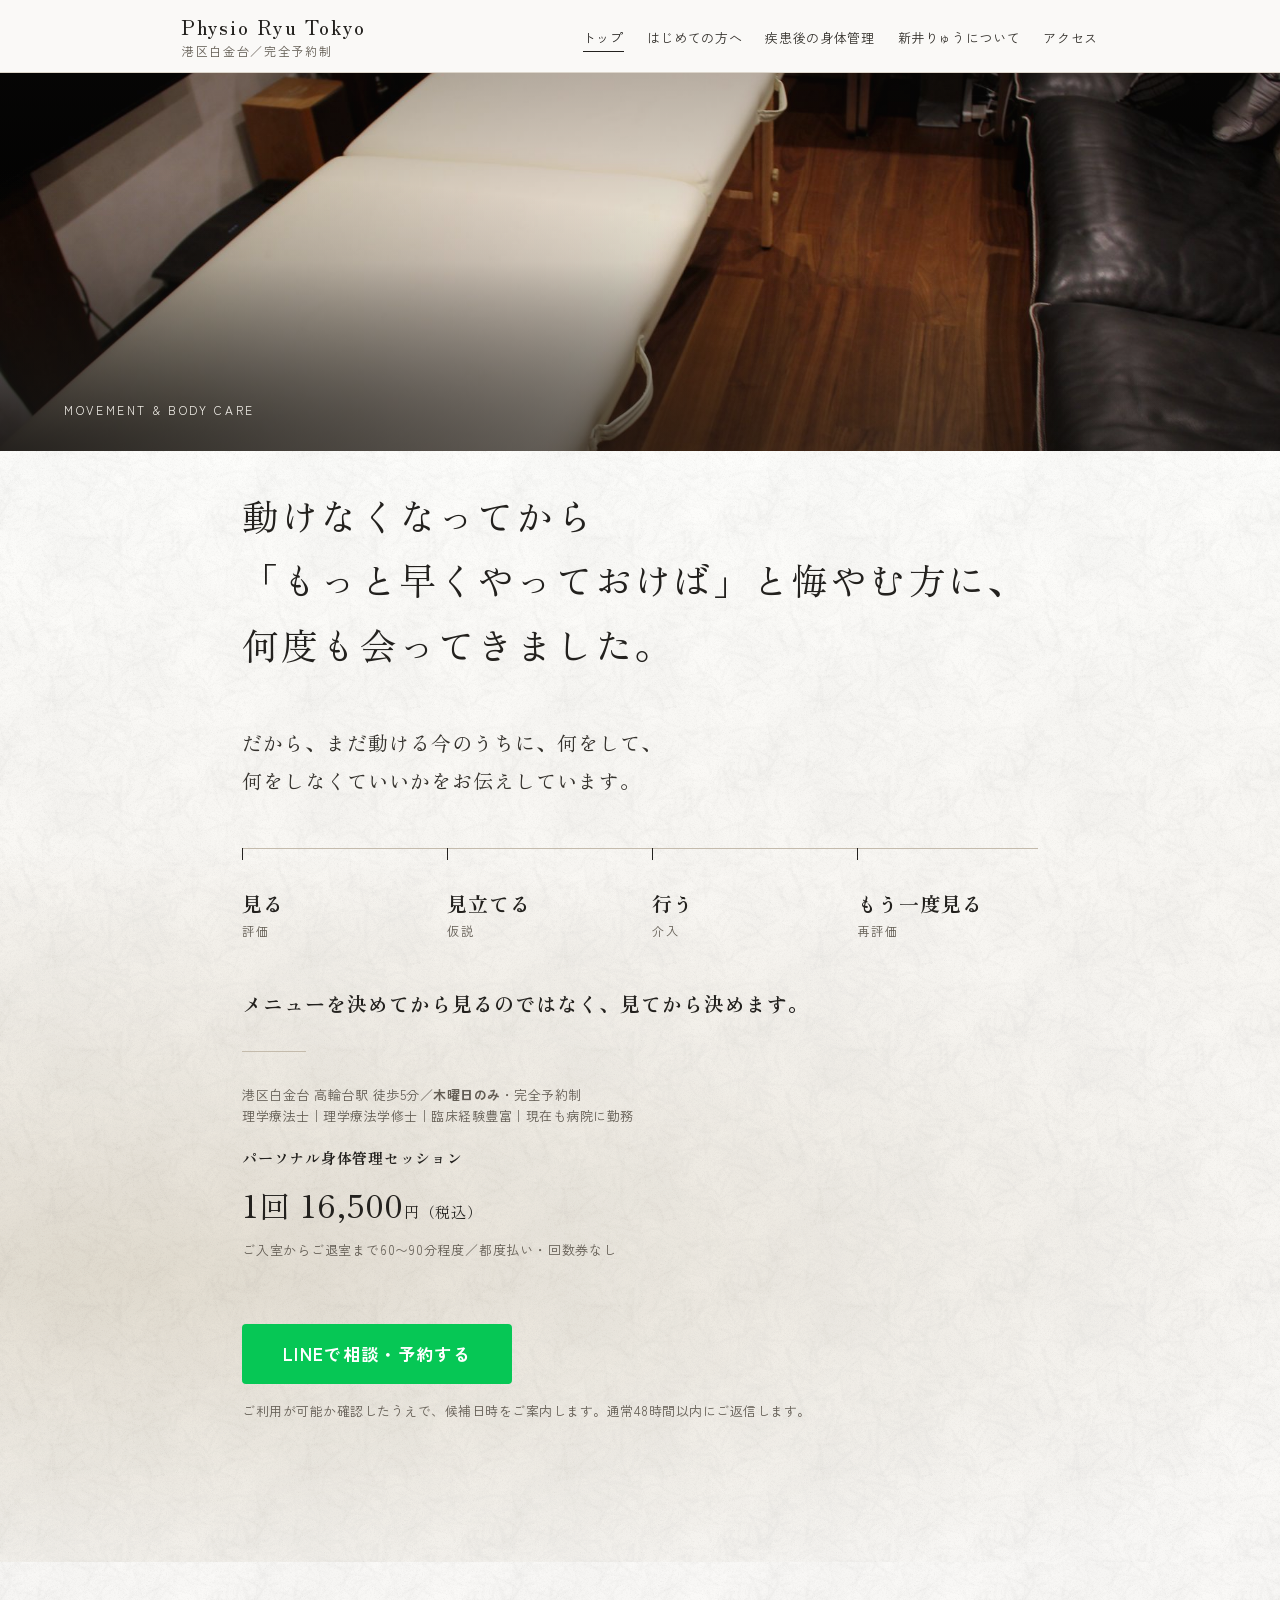
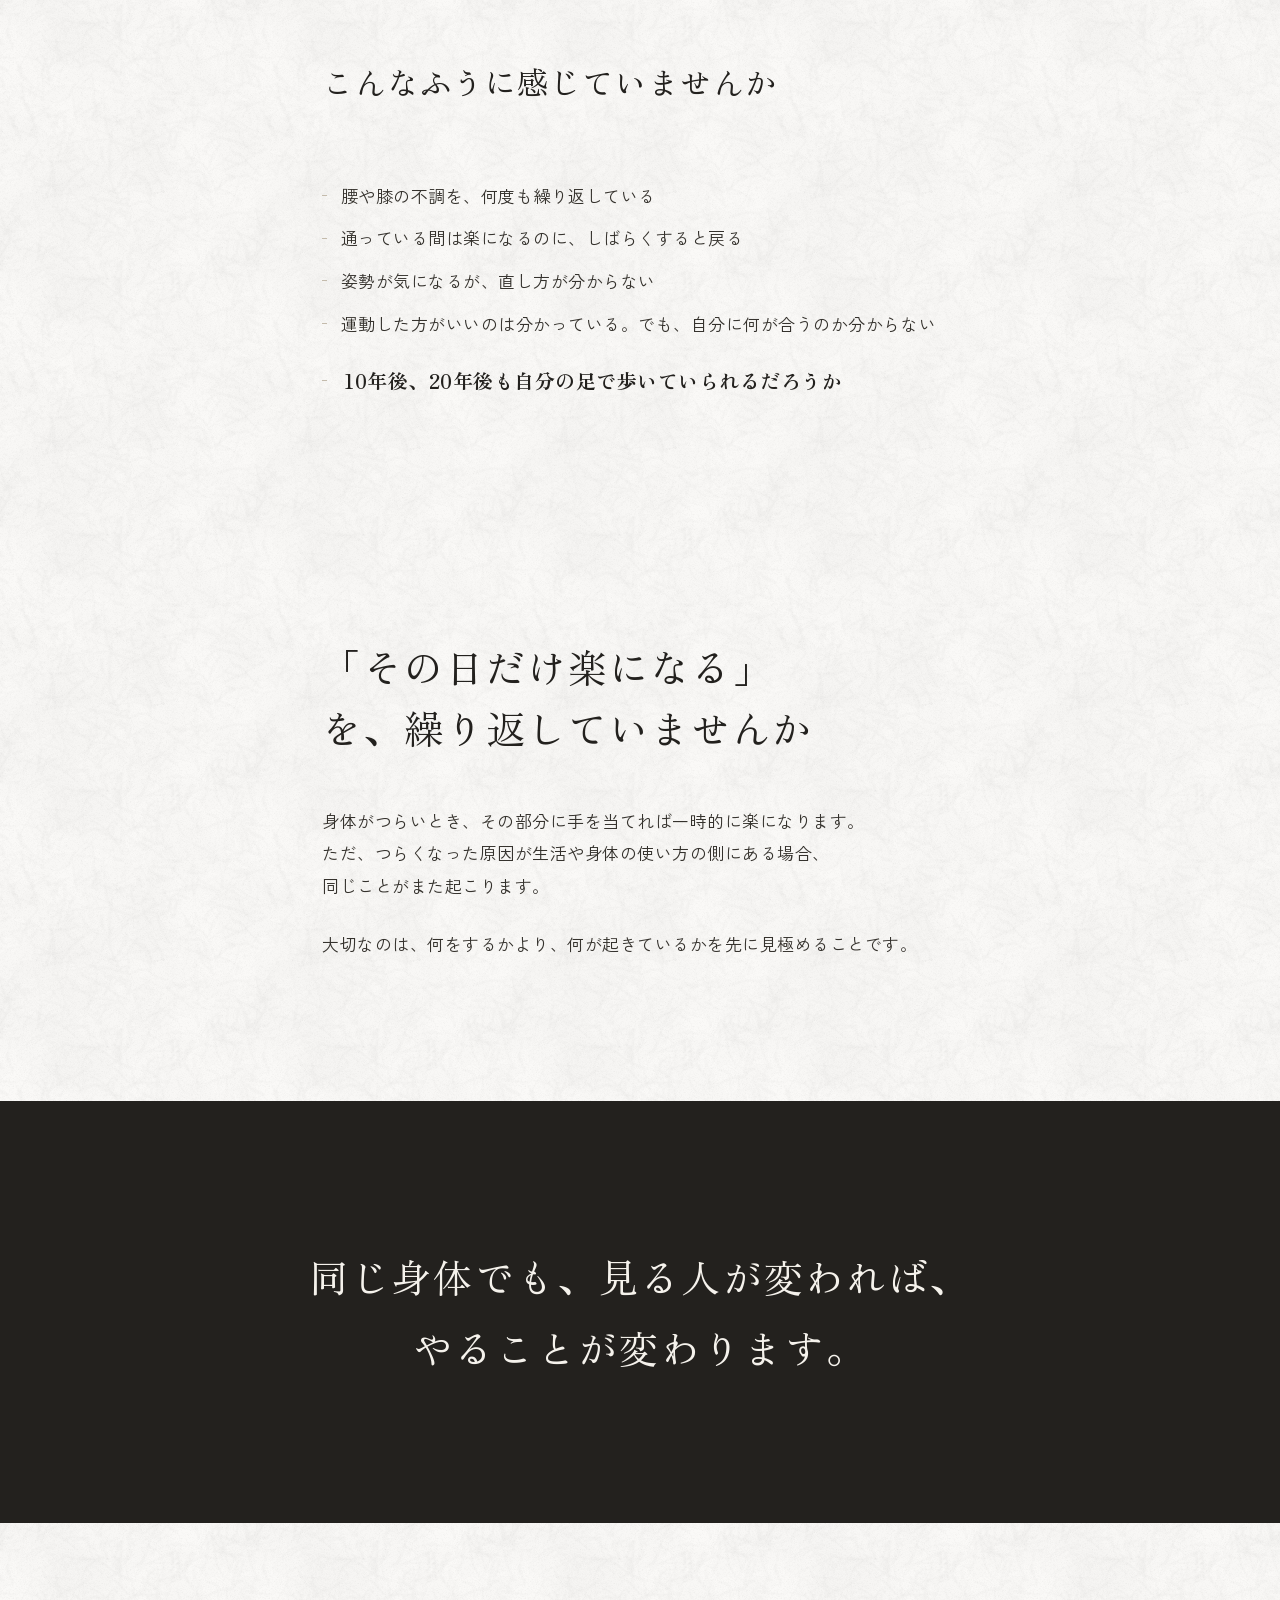
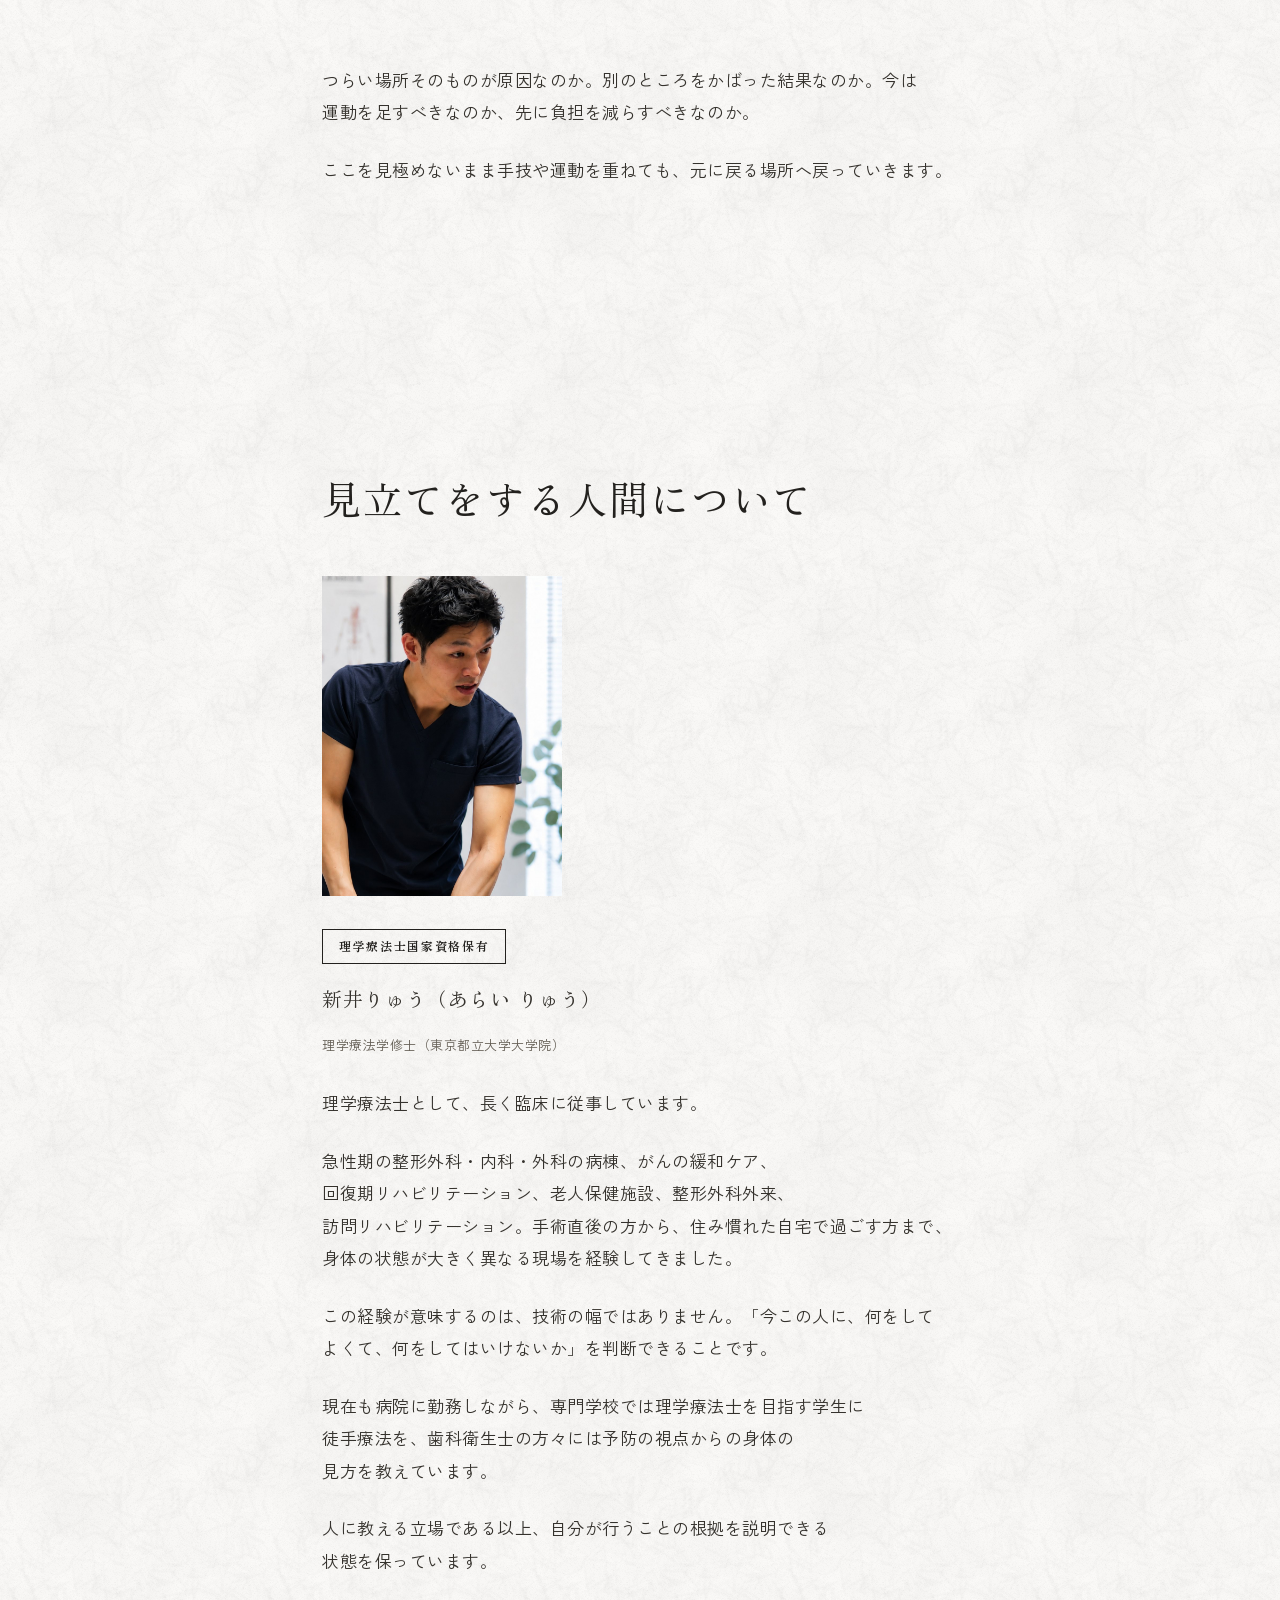
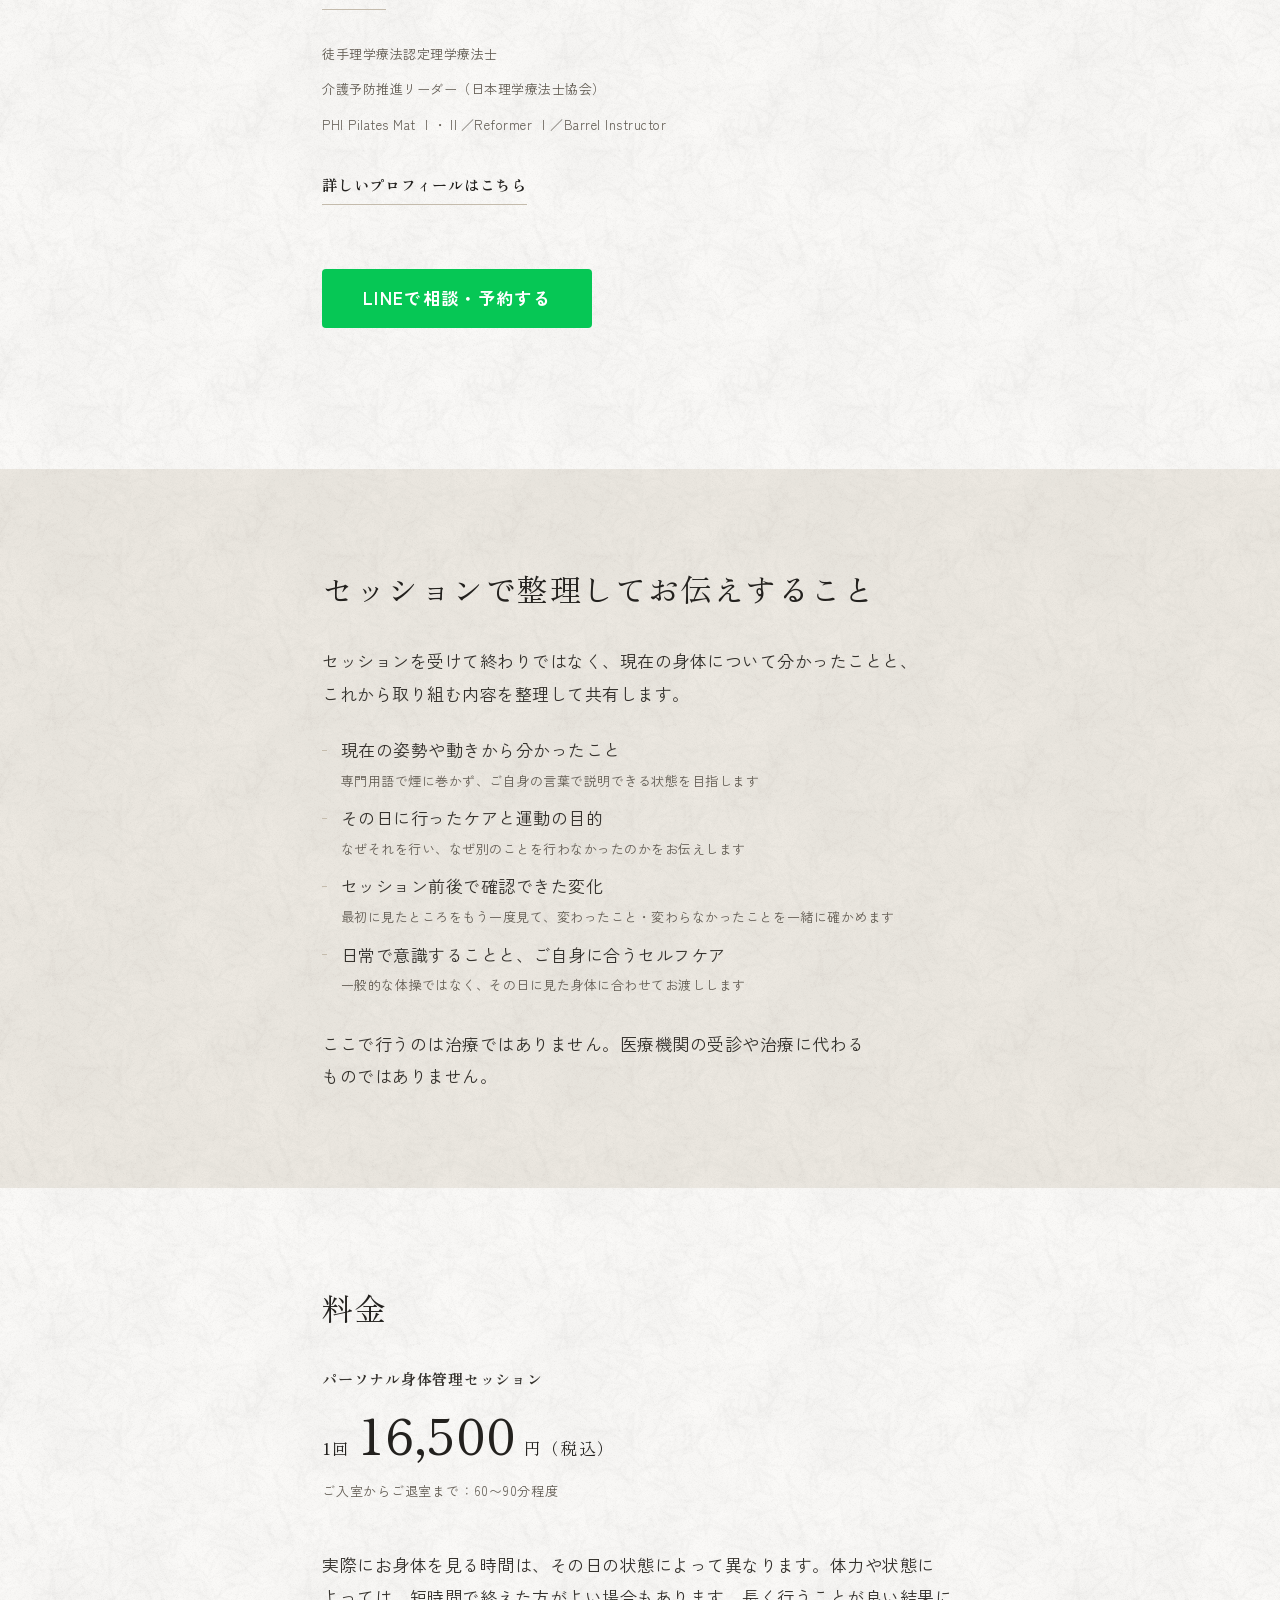
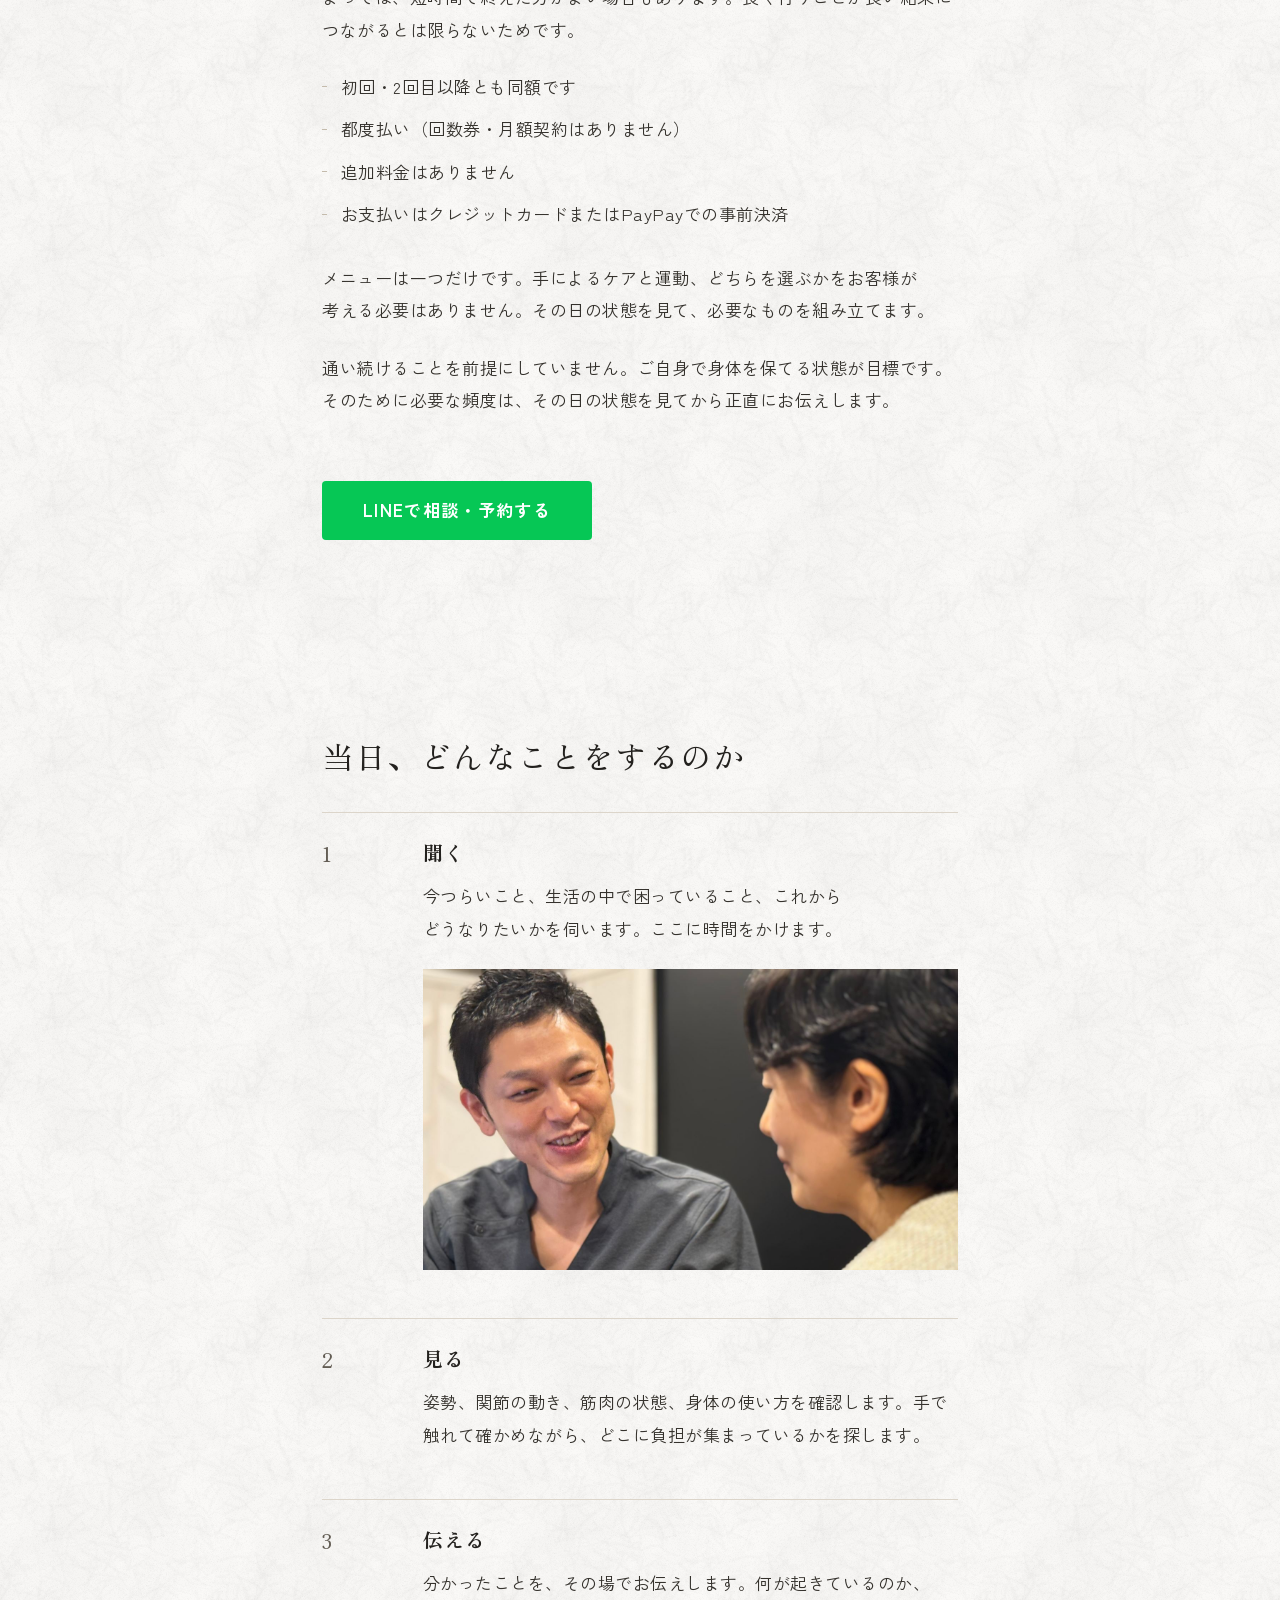
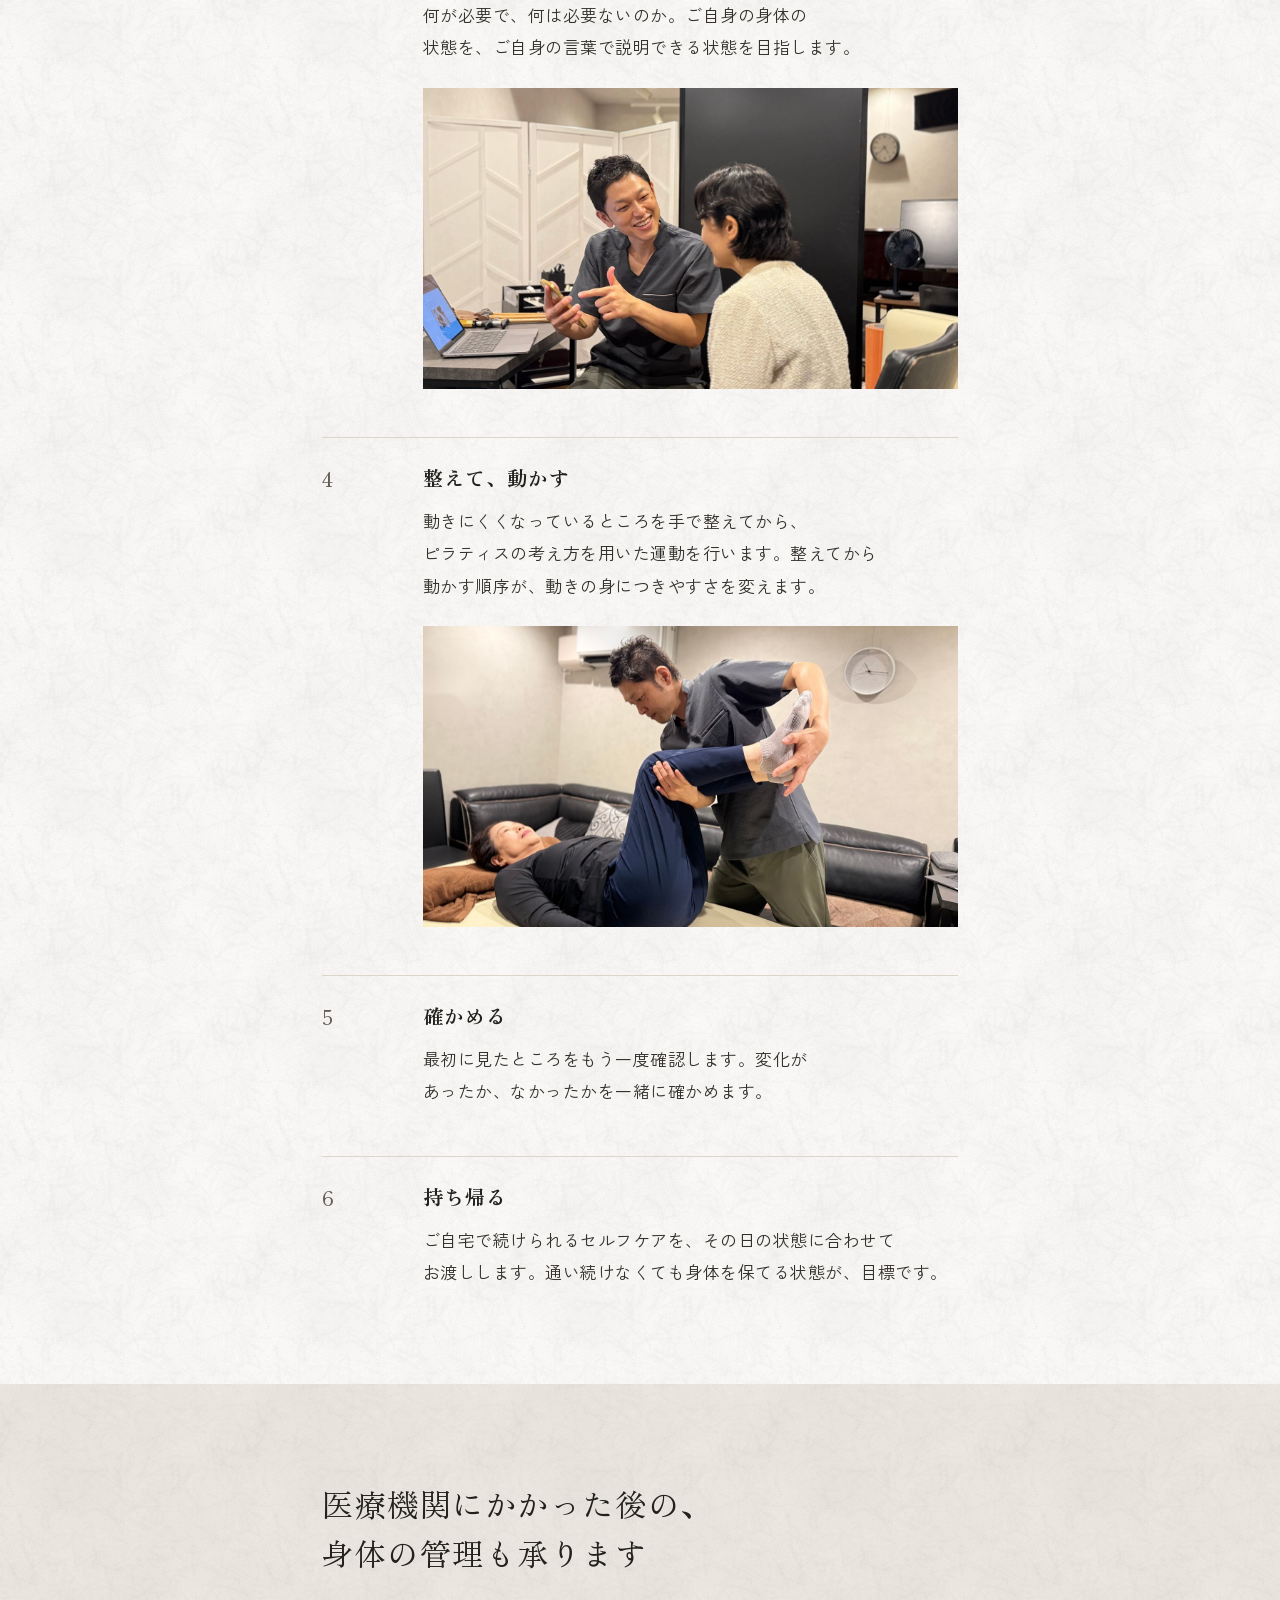
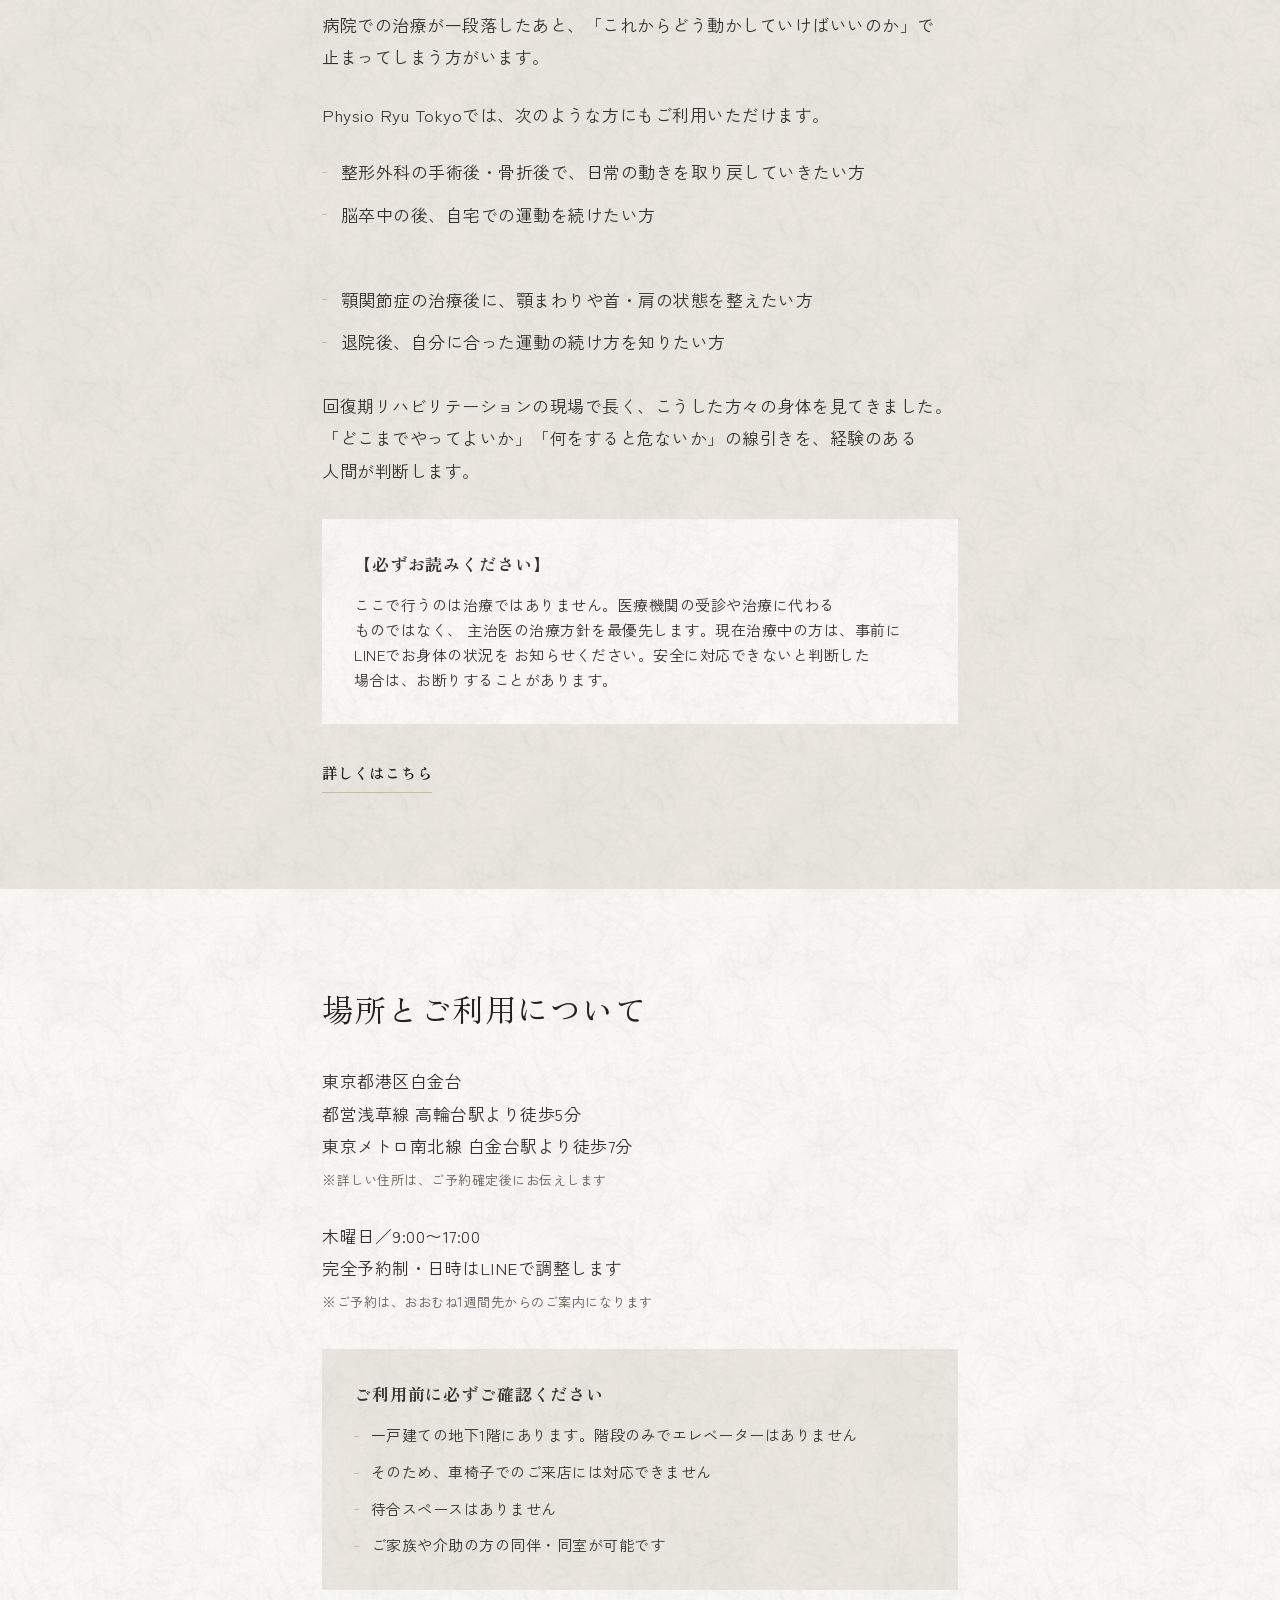
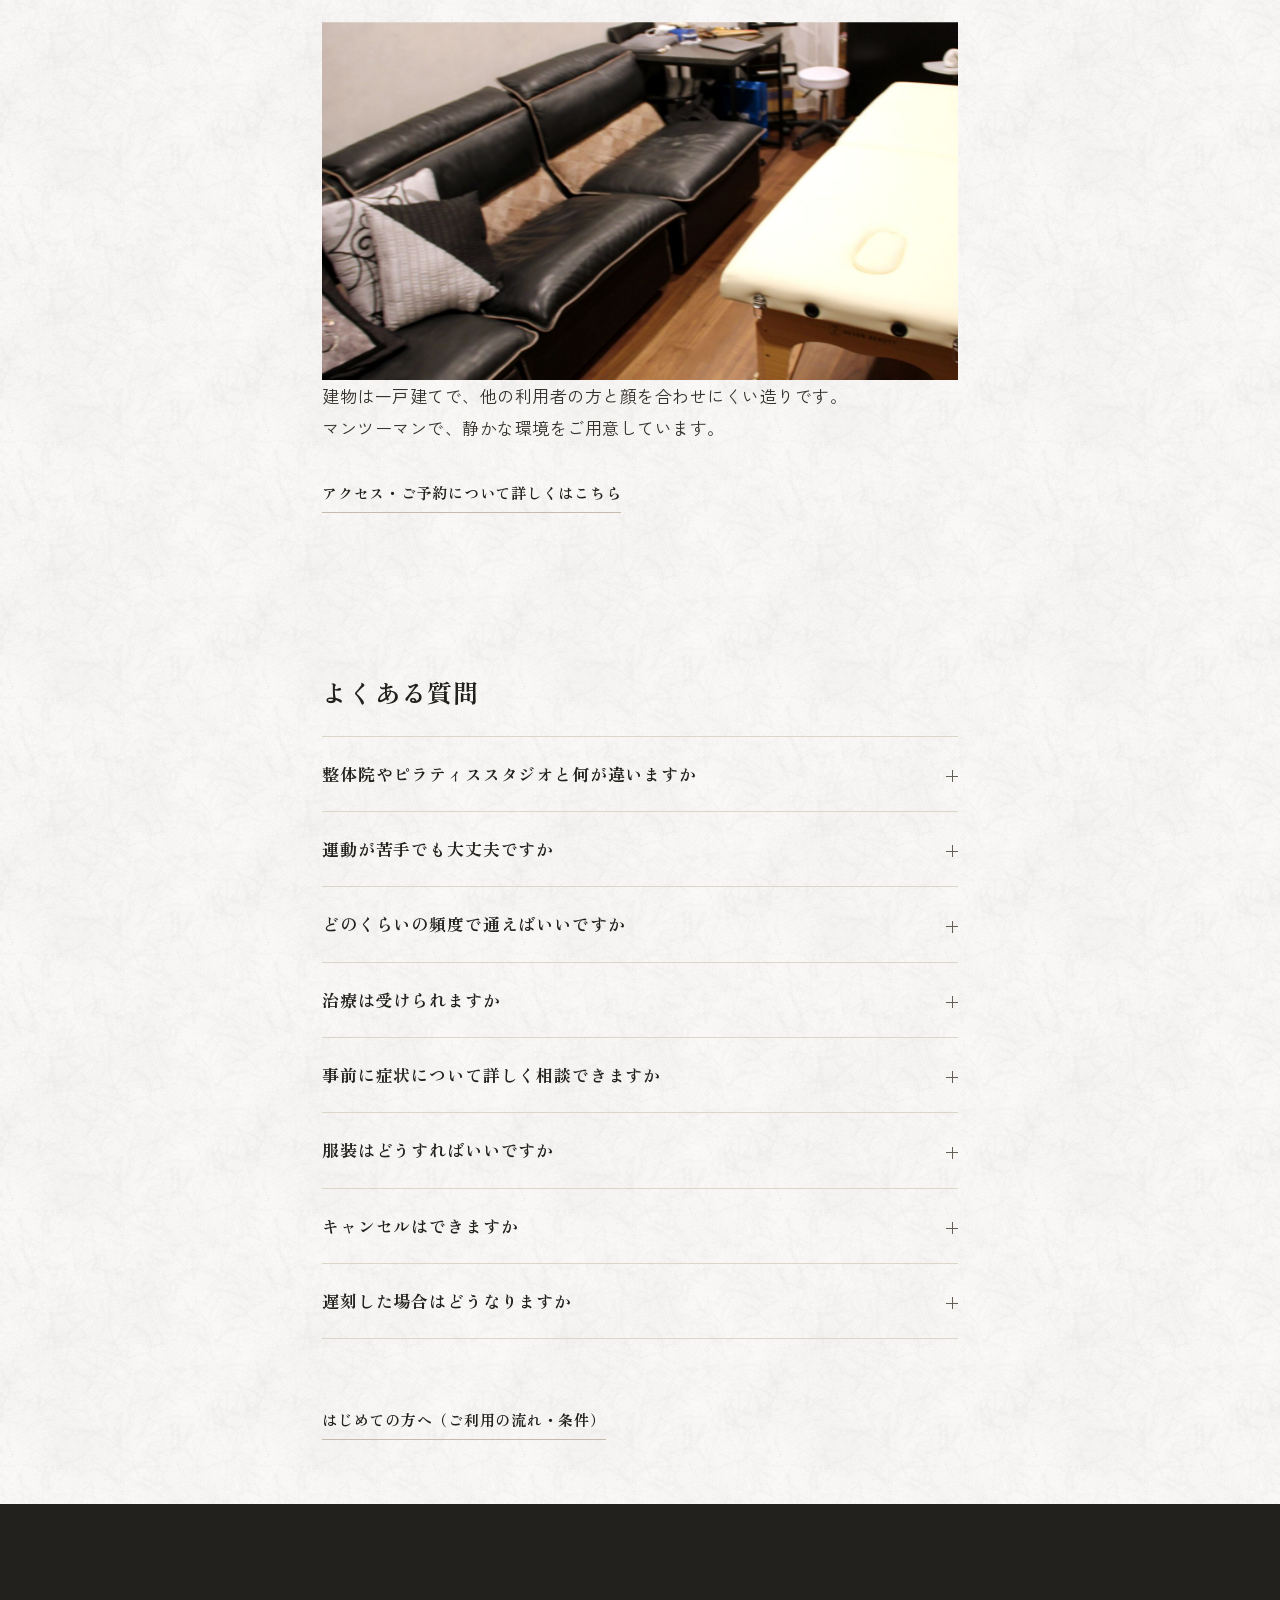
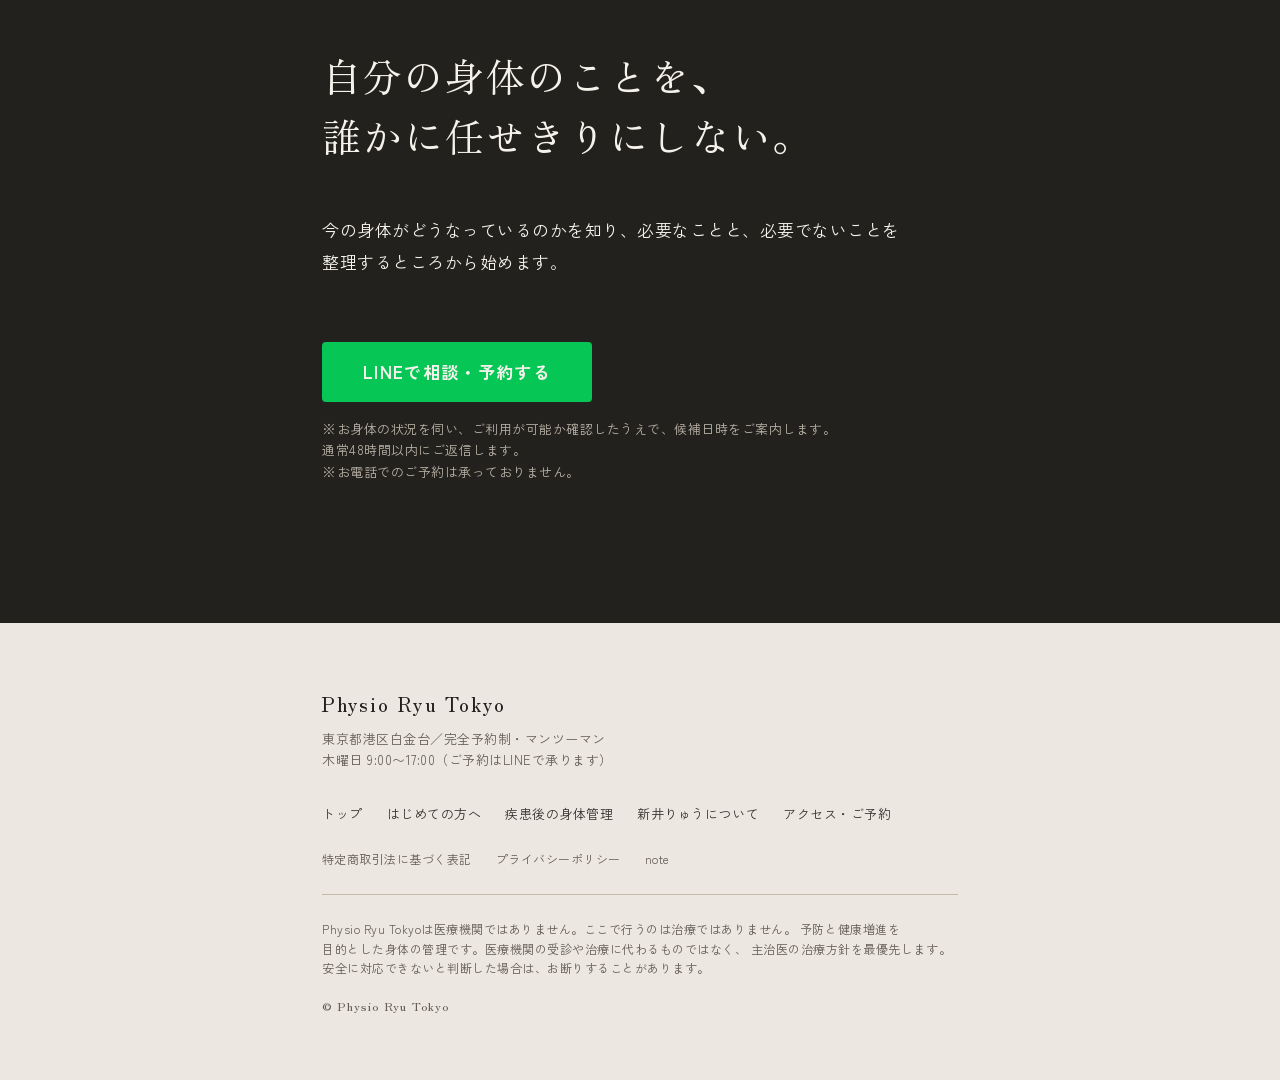
==== physio-ryu-tokyo/index.html @ d3ad3230 "道順の最後の1枠に、地下へ下りる階段の写真を入れた いただいた4枚のうち、手すり・段数・傾斜が同時に分かる1枚を選んだ。 他の3枚は、手すりが画角の外にあるか、下の部屋の物が写り込んでいた。  **こ" ====
<!DOCTYPE html>
<html lang="ja">
<head>
<meta charset="UTF-8">
<meta name="viewport" content="width=device-width, initial-scale=1">

<!-- 公開前は noindex, nofollow のまま。開業時に下の1行を削除する -->
<meta name="robots" content="noindex, nofollow">

<title>Physio Ryu Tokyo｜港区白金台・理学療法士による完全予約制パーソナルスタジオ</title>
<meta name="description" content="港区白金台の完全予約制パーソナルスタジオ。理学療法士免許を持つ経験豊富なトレーナーが、姿勢と動きを評価し、必要なケアと運動を組み立てます。現在も病院に勤務。1回16,500円（税込）・木曜日のみ・マンツーマン。">

<!-- OGP（og:image は後日 images/ogp.jpg を差し込む。og:url はドメイン確定後に差し替え） -->
<meta property="og:type" content="website">
<meta property="og:site_name" content="Physio Ryu Tokyo">
<meta property="og:locale" content="ja_JP">
<meta property="og:title" content="Physio Ryu Tokyo｜港区白金台・理学療法士による完全予約制パーソナルスタジオ">
<meta property="og:description" content="港区白金台の完全予約制パーソナルスタジオ。理学療法士免許を持つ経験豊富なトレーナーが、姿勢と動きを評価し、必要なケアと運動を組み立てます。1回16,500円（税込）・木曜日のみ・マンツーマン。">
<meta property="og:url" content="">
<meta property="og:image" content="images/ogp.jpg">
<meta name="twitter:card" content="summary_large_image">

<link rel="preconnect" href="https://fonts.googleapis.com">
<link rel="preconnect" href="https://fonts.gstatic.com" crossorigin>
<link href="https://fonts.googleapis.com/css2?family=Zen+Kaku+Gothic+New:wght@400;500;700&amp;family=Zen+Old+Mincho:wght@400;700&amp;display=swap" rel="stylesheet">

<link rel="stylesheet" href="css/style.css">
</head>
<body>

<a class="skip-link" href="#main">本文へスキップ</a>

<!-- ==========================================================================
     共通ヘッダー（下層ページでは href の先頭に ../ を付ける。
     例: index.html → ../index.html ／ first-visit/index.html → ../first-visit/index.html）
========================================================================== -->
<header class="site-header">
  <div class="site-header__inner">
    <a class="brand" href="index.html">
      <span class="brand__name">Physio Ryu Tokyo</span>
      <span class="brand__sub">港区白金台／完全予約制</span>
    </a>

    <button class="nav-toggle" type="button" aria-expanded="false" aria-controls="gnav">
      <span class="nav-toggle__bar" aria-hidden="true"></span>
      <span class="visually-hidden">メニューを開く</span>
    </button>

    <nav class="gnav" id="gnav" aria-label="グローバルナビゲーション">
      <ul class="gnav__list">
        <li><a class="gnav__link is-current" href="index.html" aria-current="page">トップ</a></li>
        <li><a class="gnav__link" href="first-visit/index.html">はじめての方へ</a></li>
        <li><a class="gnav__link" href="after-treatment/index.html">疾患後の身体管理</a></li>
        <li><a class="gnav__link" href="about/index.html">新井りゅうについて</a></li>
        <li><a class="gnav__link" href="access/index.html">アクセス</a></li>
      </ul>
    </nav>
  </div>
</header>

<main id="main">

<!-- ==========================================================================
     ① ファーストビュー
     写真の帯 → 主コピー → 進め方の4工程（Signature Element）→ 意味を言う一文
     → 条件 → 価格 → CTA。
     「メニューを決めてから見るのではない」ことを、読ませずに図で伝えるのが狙い。

     先頭の帯は「場所の空気」だけを担当させ、文章は載せない。
     全面写真にすると価格と条件が1画面ぶん遠くなり、
     主コピーも短いスローガンに置き換わってしまうため、帯にとどめている。
========================================================================== -->
<!-- 写真を差し替えたら、英字のコントラストを測り直すこと
     （覆いの濃さは、いまの写真で実測して決めている） -->
<section class="hero-band" data-cta-hide>
  <img class="hero-band__img" src="images/studio-band.jpg" alt="白金台のスタジオ">
  <div class="hero-band__scrim"></div>
  <p class="hero-band__tag">MOVEMENT &amp; BODY CARE</p>
</section>

<section class="section section--major hero hero--under" data-cta-hide>
  <!-- ヒーローだけは本文の可読幅(700px)から外し、主コピーが指定どおり3行で組める幅にする -->
  <div class="wrap wrap--hero">
    <h1 class="hero__copy">
      動けなくなってから<br>
      <!-- スマホではこの行が1行に収まらない。かぎ括弧の中で切れないよう、
           引用部分だけを折り返し禁止にしておく -->
      <span class="u-nw">「もっと早くやっておけば」</span>と悔やむ方に、<br>
      何度も会ってきました。
    </h1>

    <p class="lead">だから、まだ動ける今のうちに、何をして、何をしなくていいかをお伝えしています。</p>

    <!-- Signature Element：進め方の4工程。
         「メニューを決めてから見る」のではないことを、読ませずに伝えるための図。
         番号は振らない（順序は罫が示している）。矢印・アイコン・色は使わない -->
    <ol class="flow" aria-label="当日の進め方">
      <li class="flow__step">
        <span class="flow__act">見る</span>
        <span class="flow__term">評価</span>
      </li>
      <li class="flow__step">
        <span class="flow__act">見立てる</span>
        <span class="flow__term">仮説</span>
      </li>
      <li class="flow__step">
        <span class="flow__act">行う</span>
        <span class="flow__term">介入</span>
      </li>
      <li class="flow__step">
        <span class="flow__act">もう一度見る</span>
        <span class="flow__term">再評価</span>
      </li>
    </ol>

    <p class="flow-note">メニューを決めてから見るのではなく、見てから決めます。</p>

    <hr class="rule">

    <p class="note-small">
      <!-- 「自分が行ける場所か」を1画面目で判断できるように、駅と徒歩分数をここに出す。
           「マンツーマン」を落としたのは、この一行が390px幅で折り返さない長さに
           収めるため。マンツーマンは「場所とご利用について」で書いている -->
      港区白金台 <span class="u-nw">高輪台駅 徒歩5分</span>／<strong class="u-nw-s">木曜日のみ</strong>・完全予約制<br>
      <!-- 「｜」の直後でしか折り返さないようにする。「現在も／病院に勤務」のように
           語の途中で切れるのと、行頭が「｜」で始まるのを両方防ぐ -->
      <span class="u-nw">理学療法士｜</span><span class="u-nw">理学療法学修士｜</span><span class="u-nw">臨床経験豊富｜</span><span class="u-nw">現在も病院に勤務</span>
    </p>

    <!-- 価格をここに置くのは、合わない方に11画面スクロールさせないため。
         枠が週1日しかない事業なので、来訪者数より適合率を優先する。
         時間は「ご入室からご退室まで」と書くこと。
         実際に身体を見る時間はその日の状態で変わるので、
         「60分の施術」を約束したことにしない -->
    <p class="hero__price">
      <span class="hero__price-name">パーソナル身体管理セッション</span>
      <span class="hero__price-amt">1回 16,500<span class="hero__price-unit">円（税込）</span></span>
      <span class="hero__price-slot">ご入室からご退室まで60〜90分程度／都度払い・回数券なし</span>
    </p>

    <div class="cta-block cta-block--left">
      <a class="btn-line" href="https://lin.ee/6pUFgzJ">LINEで相談・予約する</a>
      <p class="cta-block__note">ご利用が可能か確認したうえで、候補日時をご案内します。通常48時間以内にご返信します。</p>
    </div>

  </div>
</section>
<!-- ==========================================================================
     ② 悩みへの共感
========================================================================== -->
<section class="section" data-cta-hide>
  <div class="wrap reveal">
    <h2 class="section-title">こんなふうに感じていませんか</h2>

    <ul class="list-dot u-mb-0">
      <li>首や肩がつらい。頭が重い日がある</li>
      <li>腰や膝の不調を、何度も繰り返している</li>
      <li>通っている間は楽になるのに、しばらくすると戻る</li>
      <li>姿勢が気になるが、直し方が分からない</li>
      <li>運動した方がいいのは分かっている。でも、自分に何が合うのか分からない</li>
      <li class="list-dot__item--emph">10年後、20年後も自分の足で歩いていられるだろうか</li>
    </ul>
  </div>
</section>
<!-- ==========================================================================
     ③ なぜ、戻るのか
     ※ 指示書原文にあった1語が12章の禁止表現に当たるため、
       趣旨（一時的に楽になるだけ）を保ったまま「その部分に手を当てれば」に置き換えている
========================================================================== -->
<section class="section section--major" data-cta-hide>
  <div class="wrap reveal">
    <h2 class="section-title">「その日だけ楽になる」を、繰り返していませんか</h2>

    <p>
      身体がつらいとき、その部分に手を当てれば一時的に楽になります。ただ、つらくなった原因が生活や身体の使い方の側にある場合、同じことがまた起こります。
    </p>

    <p>大切なのは、何をするかより、何が起きているかを先に見極めることです。</p>
  </div>

  <!-- このページで最も重要な一文。黒い面に載せて、紙 → 黒 → 紙で浮き上がらせる。
       黒い面はサイト全体で2枚まで（もう1枚は⑩の最終CTA）。
       自動折り返しに任せると「やるこ／と」で切れるため、読点で明示的に改行する -->
  <div class="quote-plane">
    <p class="pull-quote">同じ身体でも、<br class="u-br-sp">見る人が変われば、<br>やることが変わります。</p>
  </div>

  <div class="wrap">
    <p>
      つらい場所そのものが原因なのか。別のところをかばった結果なのか。今は運動を足すべきなのか、先に負担を減らすべきなのか。
    </p>

    <p>
      ここを見極めないまま手技や運動を重ねても、元に戻る場所へ戻っていきます。
    </p>

  </div>
</section>
<!-- ==========================================================================
     ④ 誰が見るのか（プロフィール）
========================================================================== -->
<section class="section section--major" data-cta-hide>
  <div class="wrap reveal">
    <h2 class="section-title">見立てをする人間について</h2>

    <!-- 【仮の写真】ここだけまだ仮置き。差し替えるときは <img> の src を変えるだけ。
         顔写真は縦長（ph--portrait）か正方形（ph--square）。円形にはしない -->
    <figure class="ph ph--portrait ph-face">
      <img class="ph__img" src="images/tmp-face.jpg" alt="新井りゅう">
    </figure>

    <p class="credential">理学療法士国家資格保有</p>

    <p class="lead u-mb-s">新井りゅう（あらい りゅう）</p>
    <p class="note-small u-mb-m">理学療法学修士（東京都立大学大学院）</p>

    <p>理学療法士として、長く臨床に従事しています。</p>

    <p>
      急性期の整形外科・内科・外科の病棟、がんの緩和ケア、回復期リハビリテーション、老人保健施設、整形外科外来、訪問リハビリテーション。手術直後の方から、住み慣れた自宅で過ごす方まで、身体の状態が大きく異なる現場を経験してきました。
    </p>

    <p>
      この経験が意味するのは、技術の幅ではありません。「今この人に、何をしてよくて、何をしてはいけないか」を判断できることです。
    </p>

    <p>
      現在も病院に勤務しながら、専門学校では理学療法士を目指す学生に徒手療法を、歯科衛生士の方々には予防の視点からの身体の見方を教えています。
    </p>

    <p>
      人に教える立場である以上、自分が行うことの根拠を説明できる状態を保っています。
    </p>

    <hr class="rule">

    <!-- 資格はトップでは3つだけ。全リストは about ページに置く -->
    <ul class="list-plain note-small u-mb-m">
      <li>徒手理学療法認定理学療法士</li>
      <li>介護予防推進リーダー（日本理学療法士協会）</li>
      <li>PHI Pilates Mat Ⅰ・Ⅱ／Reformer Ⅰ／Barrel Instructor</li>
    </ul>

    <p class="u-mb-0"><a class="link-more" href="about/index.html">詳しいプロフィールはこちら</a></p>

    <div class="cta-block" data-cta-hide>
      <a class="btn-line" href="https://lin.ee/6pUFgzJ">LINEで相談・予約する</a>
    </div>
  </div>
</section>
<!-- ==========================================================================
     ⑤ セッションで整理してお伝えすること
     ---------------------------------------------------------------------------
     16,500円の対価を、成果物として書く章。プロフィール（根拠）と料金（価格）の
     あいだに置くことに意味がある。順序を変えないこと。

     効果を断定しない。ここに書いてよいのは「こちらが行うこと」だけで、
     「こうなります」は書けない。文末はすべて「お伝えします／整理します」で止める。
========================================================================== -->
<section class="section section--plane">
  <div class="wrap reveal">
    <h2 class="section-title">セッションで整理してお伝えすること</h2>

    <p>
      セッションを受けて終わりではなく、現在の身体について分かったことと、これから取り組む内容を整理して共有します。
    </p>

    <ul class="list-dot">
      <li>
        現在の姿勢や動きから分かったこと
        <span class="list-dot__note">専門用語で煙に巻かず、ご自身の言葉で説明できる状態を目指します</span>
      </li>
      <li>
        その日に行ったケアと運動の目的
        <span class="list-dot__note">なぜそれを行い、なぜ別のことを行わなかったのかをお伝えします</span>
      </li>
      <li>
        セッション前後で確認できた変化
        <span class="list-dot__note">最初に見たところをもう一度見て、変わったこと・変わらなかったことを一緒に確かめます</span>
      </li>
      <li>
        日常で意識することと、ご自身に合うセルフケア
        <span class="list-dot__note">一般的な体操ではなく、その日に見た身体に合わせてお渡しします</span>
      </li>
    </ul>

    <p class="u-mb-0">
      ここで行うのは治療ではありません。医療機関の受診や治療に代わるものではありません。
    </p>
  </div>
</section>
<!-- ==========================================================================
     ⑥ 料金と時間 ─ 価格を主表示、時間は補足情報
========================================================================== -->
<section class="section">
  <div class="wrap reveal">
    <h2 class="section-title">料金</h2>

    <div class="price">
      <p class="price__name">パーソナル身体管理セッション</p>
      <p class="price__amount">
        <span class="price__times">1回</span>16,500<span class="price__unit">円（税込）</span>
      </p>
      <p class="price__slot">ご入室からご退室まで：60〜90分程度</p>
    </div>

    <p>
      実際にお身体を見る時間は、その日の状態によって異なります。体力や状態によっては、短時間で終えた方がよい場合もあります。長く行うことが良い結果につながるとは限らないためです。
    </p>

    <ul class="list-dot">
      <li>初回・2回目以降とも同額です</li>
      <li>都度払い（回数券・月額契約はありません）</li>
      <li>追加料金はありません</li>
      <li>お支払いはクレジットカードまたはPayPayでの事前決済</li>
    </ul>

    <p>
      メニューは一つだけです。手によるケアと運動、どちらを選ぶかをお客様が考える必要はありません。その日の状態を見て、必要なものを組み立てます。
    </p>

    <!-- 「何回必要か」への答え。競合はここで回数や期間を約束するが、
         このサイトの答えは「通わせない」。約束できる事業にしか書けない一文なので、
         下層ページに置かずトップの料金に出す -->
    <p class="u-mb-0">
      通い続けることを前提にしていません。ご自身で身体を保てる状態が目標です。そのために必要な頻度は、その日の状態を見てから正直にお伝えします。
    </p>

    <div class="cta-block" data-cta-hide>
      <a class="btn-line" href="https://lin.ee/6pUFgzJ">LINEで相談・予約する</a>
    </div>
  </div>
</section>
<!-- ==========================================================================
     ⑦ セッションの流れ
     写真は「聞く」と「伝える」の2枚だけにしてある。
     6工程すべてに写真を入れると、この章だけでスマホ3画面を超える。
     ここは読ませる章なので、写真を増やすと前後の余白の落差が消える。
========================================================================== -->
<section class="section">
  <div class="wrap reveal">
    <h2 class="section-title">当日、どんなことをするのか</h2>

    <ol class="steps">
      <li class="step">
        <span class="step__num" aria-hidden="true">1</span>
        <h3 class="step__title">聞く</h3>
        <div class="step__body">
          <p>
            今つらいこと、生活の中で困っていること、これからどうなりたいかを伺います。ここに時間をかけます。
          </p>
        </div>
        <figure class="ph ph--wide step__figure"><img class="ph__img" src="images/session-listen.jpg" alt="向かい合って話を聞いている場面"></figure>
      </li>

      <li class="step">
        <span class="step__num" aria-hidden="true">2</span>
        <h3 class="step__title">見る</h3>
        <div class="step__body">
          <p>
            姿勢、関節の動き、筋肉の状態、身体の使い方を確認します。手で触れて確かめながら、どこに負担が集まっているかを探します。
          </p>
        </div>
      </li>

      <li class="step">
        <span class="step__num" aria-hidden="true">3</span>
        <h3 class="step__title">伝える</h3>
        <div class="step__body">
          <p>
            分かったことを、その場でお伝えします。何が起きているのか、何が必要で、何は必要ないのか。ご自身の身体の状態を、ご自身の言葉で説明できる状態を目指します。
          </p>
        </div>
        <figure class="ph ph--wide step__figure"><img class="ph__img" src="images/session-explain.jpg" alt="骨模型と画面を示しながら説明している場面"></figure>
      </li>

      <li class="step">
        <span class="step__num" aria-hidden="true">4</span>
        <h3 class="step__title">整えて、動かす</h3>
        <div class="step__body">
          <p>
            動きにくくなっているところを手で整えてから、ピラティスの考え方を用いた運動を行います。整えてから動かす順序が、動きの身につきやすさを変えます。
          </p>
        </div>
        <!-- この章で写真が2枚（聞く・伝える）しかなく、
             肝心の「行う」場面が1枚も出ていなかった。
             6工程すべてに入れると章だけで3画面を超えるので、3枚までにとどめる -->
        <figure class="ph ph--wide step__figure"><img class="ph__img" src="images/session-treat.jpg" alt="仰向けの方の脚を支えて動かしている場面"></figure>
      </li>

      <li class="step">
        <span class="step__num" aria-hidden="true">5</span>
        <h3 class="step__title">確かめる</h3>
        <div class="step__body">
          <p>
            最初に見たところをもう一度確認します。変化があったか、なかったかを一緒に確かめます。
          </p>
        </div>
      </li>

      <li class="step">
        <span class="step__num" aria-hidden="true">6</span>
        <h3 class="step__title">持ち帰る</h3>
        <div class="step__body">
          <p>
            ご自宅で続けられるセルフケアを、その日の状態に合わせてお渡しします。通い続けなくても身体を保てる状態が、目標です。
          </p>
        </div>
      </li>
    </ol>
  </div>
</section>
<!-- ==========================================================================
     ⑧ 疾患後の身体管理
========================================================================== -->
<section class="section section--plane">
  <div class="wrap reveal">
    <h2 class="section-title">医療機関にかかった後の、身体の管理も承ります</h2>

    <p>
      病院での治療が一段落したあと、「これからどう動かしていけばいいのか」で止まってしまう方がいます。
    </p>

    <p>Physio Ryu Tokyoでは、次のような方にもご利用いただけます。</p>

    <ul class="list-dot">
      <li>整形外科の手術後・骨折後で、日常の動きを取り戻していきたい方</li>
      <li>脳卒中の後、自宅での運動を続けたい方</li>
      <li>パーキンソン病など、神経の病気とともに生活されている方</li>
      <li>顎関節症の治療後に、顎まわりや首・肩の状態を整えたい方</li>
      <li>退院後、自分に合った運動の続け方を知りたい方</li>
    </ul>

    <p>
      回復期リハビリテーションの現場で長く、こうした方々の身体を見てきました。「どこまでやってよいか」「何をすると危ないか」の線引きを、経験のある人間が判断します。
    </p>

    <div class="notice">
      <p class="notice__title">【必ずお読みください】</p>
      <p>
        ここで行うのは治療ではありません。医療機関の受診や治療に代わるものではなく、
        主治医の治療方針を最優先します。現在治療中の方は、事前にLINEでお身体の状況を
        お知らせください。安全に対応できないと判断した場合は、お断りすることがあります。
      </p>
    </div>

    <p class="u-mb-0"><a class="link-more" href="after-treatment/index.html">詳しくはこちら</a></p>
  </div>
</section>
<!-- ==========================================================================
     ⑨ 場所・営業
     ---------------------------------------------------------------------------
     ここはアクセスページの要約に留める。写真と当日の流れはアクセスページにあり、
     トップで繰り返すと同じ内容で1.9画面を使うことになる。
     残すのは「行けるかどうか」を判断するための情報だけ。
========================================================================== -->
<section class="section">
  <div class="wrap reveal">
    <h2 class="section-title">場所とご利用について</h2>

    <p>
      東京都港区白金台<br>
      都営浅草線 高輪台駅より徒歩5分<br>
      東京メトロ南北線 白金台駅より徒歩7分<br>
      <span class="note-small">※詳しい住所は、ご予約確定後にお伝えします</span>
    </p>

    <p>
      木曜日／9:00〜17:00<br>
      完全予約制・日時はLINEで調整します<br>
      <!-- 「いつ行けるのか」への答え。週1日しか枠がないので、
           前日に思い立って来られる事業ではないことを先に書いておく -->
      <span class="note-small">※ご予約は、おおむね1週間先からのご案内になります</span>
    </p>

    <div class="notice">
      <p class="notice__title">ご利用前に必ずご確認ください</p>
      <ul class="list-dot">
        <li>一戸建ての地下1階にあります。階段のみでエレベーターはありません</li>
        <li>そのため、車椅子でのご来店には対応できません</li>
        <li>待合スペースはありません</li>
        <li>ご家族や介助の方の同伴・同室が可能です</li>
      </ul>
    </div>

    <figure class="ph ph--wide">
      <img class="ph__img" src="images/top-place.jpg" alt="施術スペース">
    </figure>

    <p class="u-mb-0">
      建物は一戸建てで、他の利用者の方と顔を合わせにくい造りです。マンツーマンで、静かな環境をご用意しています。
    </p>

    <p class="u-mt-m u-mb-0"><a class="link-more" href="access/index.html">アクセス・ご予約について詳しくはこちら</a></p>
  </div>
</section>
<!-- ==========================================================================
     ⑩ よくある質問（details / summary のアコーディオン）
========================================================================== -->
<section class="section section--minor">
  <div class="wrap reveal">
    <h2 class="section-title">よくある質問</h2>

    <div class="faq">
      <details class="faq__item">
        <summary class="faq__q">整体院やピラティススタジオと何が違いますか</summary>
        <div class="faq__a">
          <div>
            <p>
              どちらか一方を選ぶ必要がないことです。身体の状態を見たうえで、手によるケアが必要か、
              運動が必要か、どの順序で行うかを判断します。
              判断する人間が、そのまま最後まで担当します。
            </p>
          </div>
        </div>
      </details>

      <details class="faq__item">
        <summary class="faq__q">運動が苦手でも大丈夫ですか</summary>
        <div class="faq__a">
          <div>
            <p>大丈夫です。今の状態に合わせて内容を決めますので、事前の運動経験は問いません。</p>
          </div>
        </div>
      </details>

      <details class="faq__item">
        <summary class="faq__q">どのくらいの頻度で通えばいいですか</summary>
        <div class="faq__a">
          <div>
            <p>
              状態によって異なります。初回に現在の状態をお伝えしたうえで、必要な頻度をご提案します。
              通い続けることを前提にはしていません。
            </p>
          </div>
        </div>
      </details>

      <details class="faq__item">
        <summary class="faq__q">治療は受けられますか</summary>
        <div class="faq__a">
          <div>
            <p>
              いいえ。ここで行うのは治療ではありません。予防と健康増進を目的とした身体の管理です。
              痛みが強い場合や、原因がはっきりしない症状がある場合は、
              まず医療機関の受診をおすすめします。
            </p>
          </div>
        </div>
      </details>

      <details class="faq__item">
        <summary class="faq__q">事前に症状について詳しく相談できますか</summary>
        <div class="faq__a">
          <div>
            <p>
              ご予約前の確認事項についてはLINEでお答えします。
              ただしお身体の状態については、実際に拝見しないと正確なことをお伝えできません。
              文面のやりとりだけで判断すると、かえって誤ったご案内になる可能性があります。
              詳しくお伝えするのは、当日お会いしてからとさせてください。
            </p>
          </div>
        </div>
      </details>

      <details class="faq__item">
        <summary class="faq__q">服装はどうすればいいですか</summary>
        <div class="faq__a">
          <div>
            <p>動きやすい服装をお持ちください。着替えのスペースがあります。</p>
          </div>
        </div>
      </details>

      <details class="faq__item">
        <summary class="faq__q">キャンセルはできますか</summary>
        <div class="faq__a">
          <div>
            <p>
              ご予約日の2日前まで無料です。前日・当日のキャンセルおよび無断キャンセルは
              料金の100％を申し受けます。日時の変更も同様の扱いとなります。
              発熱や体調不良の場合は無理をせず、LINEでご連絡ください。
              安全を優先して個別に対応します。
            </p>
          </div>
        </div>
      </details>

      <details class="faq__item">
        <summary class="faq__q">遅刻した場合はどうなりますか</summary>
        <div class="faq__a">
          <div>
            <p>終了時刻は延長できません。15分以上遅れる場合は、LINEでご連絡をお願いします。</p>
          </div>
        </div>
      </details>
    </div>

    <p class="u-mt-l u-mb-0"><a class="link-more" href="first-visit/index.html">はじめての方へ（ご利用の流れ・条件）</a></p>
  </div>
</section>
<!-- ==========================================================================
     ⑪ 最終CTA ─ 背景色を変えて他セクションと差をつける
========================================================================== -->
<section class="section section--ink">
  <div class="wrap reveal">
    <!-- 中央揃えはページ内で pull-quote 1箇所だけに限る。
         ここは左揃えに統一して、見出し・本文・ボタンの左端を揃える -->
    <h2 class="section-title section-title--lg">
      自分の身体のことを、<br class="u-br-pc">
      誰かに任せきりにしない。
    </h2>

    <p class="u-mb-0">
      今の身体がどうなっているのかを知り、必要なことと、必要でないことを整理するところから始めます。
    </p>

    <div class="cta-block" data-cta-hide>
      <a class="btn-line" href="https://lin.ee/6pUFgzJ">LINEで相談・予約する</a>
      <p class="cta-block__note">
        ※お身体の状況を伺い、ご利用が可能か確認したうえで、候補日時をご案内します。<span class="u-nw">通常48時間以内</span>にご返信します。<br>
        ※お電話でのご予約は承っておりません。
      </p>
    </div>
  </div>
</section>

</main>

<!-- ==========================================================================
     共通フッター（下層ページでは href の先頭に ../ を付ける）
========================================================================== -->
<footer class="site-footer">
  <div class="site-footer__inner">
    <p class="site-footer__brand">Physio Ryu Tokyo</p>
    <address class="site-footer__addr">
      東京都港区白金台／完全予約制・マンツーマン<br>
      木曜日 9:00〜17:00（ご予約はLINEで承ります）
    </address>

    <nav class="footer-nav" aria-label="フッターナビゲーション">
      <ul class="footer-nav__list">
        <li><a href="index.html">トップ</a></li>
        <li><a href="first-visit/index.html">はじめての方へ</a></li>
        <li><a href="after-treatment/index.html">疾患後の身体管理</a></li>
        <li><a href="about/index.html">新井りゅうについて</a></li>
        <li><a href="access/index.html">アクセス・ご予約</a></li>
      </ul>
    </nav>

    <nav class="footer-links" aria-label="規約・外部リンク">
      <ul class="footer-links__list">
        <li><a href="legal/index.html">特定商取引法に基づく表記</a></li>
        <li><a href="privacy/index.html">プライバシーポリシー</a></li>
        <!-- note URL 未確定：確定後に href を差し替える -->
        <li><a href="#" target="_blank" rel="noopener">note</a></li>
      </ul>
    </nav>

    <p class="site-footer__note">
      Physio Ryu Tokyoは医療機関ではありません。ここで行うのは治療ではありません。
      予防と健康増進を目的とした身体の管理です。医療機関の受診や治療に代わるものではなく、
      主治医の治療方針を最優先します。安全に対応できないと判断した場合は、お断りすることがあります。
    </p>

    <p class="site-footer__copy">&copy; Physio Ryu Tokyo</p>
  </div>
</footer>

<!-- スマホ画面下部の固定CTA（全ページ共通） -->
<div class="fixed-cta">
  <a class="btn-line btn-line--block" href="https://lin.ee/6pUFgzJ">LINEで相談・予約する</a>
</div>

<script src="js/site.js" defer></script>
</body>
</html>
---- physio-ryu-tokyo/css/style.css ----
@charset "UTF-8";
/* ============================================================================
   Physio Ryu Tokyo — 共通スタイルシート（全ページ共通で読み込む）
   ---------------------------------------------------------------------------
   【デザインの考え方】

   1. 紙と墨。彩度を持つのは「押すべきボタン」だけ。
      地は生成りの紙（--paper）、文字は暖かい墨（--ink）。
      サイト全体で彩度のある色は LINEグリーン ただ一つ。
      「色が付いている＝そこを押す」という規律を全ページで守ること。
      装飾のために色を足さない。差し色を増やした瞬間にこの設計は壊れる。

   2. セクションを区切るのは、余白の落差と見出しの級数だけ。
      交互に背景色を変える処理は使わない。
      章番号や章題のラベルも置かない（見出しと重複して、
      小さな見出しが二重に並ぶだけになるため）。

   3. セクションには軽重がある。
      .section--major … 章の山場（見出しを大きく、余白を広く）
      .section        … 標準
      .section--minor … 補足的な章（見出しを小さく、余白を詰める）
      全部を同じ大きさで並べると、どこが山場か読者に伝わらない。

   4. 寸法は必ずスケールから取る。
      文字は --fs-*（1.25倍の9段階）、余白は --sp-*（4px基準の10段階）。
      その場かぎりの px や rem を直接書かない。clamp() もスケールの定義側だけで使う。

   5. 行間は一律にしない。
      読ませる本文は広く（--lh-read 1.9）、実務情報は詰める（--lh-tight 1.65）。
      全部が同じ広さだと緩急が消えて締まりのない紙面になる。

   6. 本文に <br> を入れない。折り返しはブラウザにそろえさせる。
      日本語は語の途中でも折り返すため、放っておくと「リハビリテーシ／ョン」と割れる。
      かといって <br> で行を固定すると、その行が画面幅より長いときに端数が出て、
      今度は「す。」「を、」だけの行が生まれる（スマホでは必ずそうなる）。
      折り返しは word-break: auto-phrase / text-wrap: pretty・balance に任せる。
      詳しくは「2. リセット / 基本」の折り返しの項。
      <br> を使ってよいのは、どの画面幅でも折り返さない短い行だけ
      （ヒーローの主コピー、.pull-quote、住所・営業時間などの箇条）。
      それ以外で行を切りたいときは .u-br-pc / .u-br-sp / .u-nw を使う。

   【禁止】金色・彩度のあるグラデーション・筆記体・装飾アイコン・絵文字。
           ※ヒーローの地には明暗だけのグラデーションを敷いている（.hero を参照）。
             紙と墨の中で奥行きを作るのは可。色を足すのが禁止。
             緑の地を試したが、LINEの緑と同系色になり、
             「色が付いている＝そこを押す」という規律が壊れた。
           アニメーションは控えめなフェードインのみ（prefers-reduced-motion 対応）。

   【命名規則】
   - ブロック名は小文字ハイフン区切り     : .section-title / .ph-grid
   - 要素は二重アンダースコア             : .step__num / .site-header__inner
   - 変化形（モディファイア）は二重ハイフン: .section--major / .ph--portrait
   - 状態クラスは is- 接頭辞              : .is-open / .is-visible / .is-current
   - 汎用ユーティリティは u- 接頭辞       : .u-mt-l / .u-mb-0 / .u-br-pc / .u-nw

   【主要クラス早見】
   レイアウト : .wrap .wrap--hero
                .section .section--major .section--minor .section--plane .section--ink
   見出し     : .page-title .section-title .subhead .rule
   本文       : .prose（下層ページの記事本文）.lead .note-small .standout .pull-quote
                ※ .ph--square / .ph__img は写真差し替え後に使うため未使用でも残す
   リスト     : .list-dot .list-dot__item--emph / .list-plain / .steps .step
   囲み       : .notice .notice__title / .card / .info-dl
   表         : .table-wrap > .table
   写真       : .ph .ph--portrait .ph--square .ph--wide .ph--photo43 / .ph-grid .ph-grid--2
   料金       : .price .price__amount .price__slot
   FAQ        : .faq .faq__item(details) .faq__q(summary) .faq__a
   CTA        : .cta-block .btn-line .btn-line--block .fixed-cta .link-more
   共通パーツ : .site-header .gnav .nav-toggle / .site-footer
   演出       : .reveal（この中身をJSが1つずつ拾って、画面に入った順に出す）
============================================================================ */

/* ---------------------------------------------------------------------------
   1. デザイントークン
--------------------------------------------------------------------------- */
:root {
  /* --- 色 ---------------------------------------------------------------
     無彩色はすべて墨（#23211E）から導いた暖色寄りのグレー。
     寒色のグレー（例: #6B7280）を混ぜないこと。紙の温度と合わなくなる。   */
  --paper:       #FAF9F7;  /* 生成りの紙。地 */
  --paper-deep:  #ECE8E1;  /* 一段深い紙。意味のある面にだけ使う */
  --paper-sink:  #E3DED5;  /* さらに深い面（写真プレースホルダ） */

  --ink:         #23211E;  /* 墨。見出し・濃色面の地 */
  --ink-body:    #35322D;  /* 本文 */
  /* 副次テキスト。紙の質感を掛けると地がわずかに沈むので、
     いちばん沈んだ濃い紙の上（#DBD7D1 相当）でも 4.5:1 を保てる濃さにしてある。
     これより薄くすると、濃い紙の面でその基準を割る */
  --ink-sub:     #635D54;
  --ink-faint:   #A79F94;  /* 写真プレースホルダの枠内文字 */

  --rule:        #DCD5CA;  /* 罫 */
  --rule-strong: #C4BBAC;

  --on-ink:      #F5F2EC;  /* 濃色面の上の文字 */
  --on-ink-sub:  #B9B2A6;

  /* サイト内で唯一、彩度を持つ色。CTA以外に絶対に使わない */
  --line:        #06C755;
  --line-deep:   #05A948;

  /* --- 書体 -------------------------------------------------------------
     2書体だけ。英数字専用の3書体目は置かない（用途が機械的になるため）。 */
  --font-mincho: "Zen Old Mincho", "Hiragino Mincho ProN", "Yu Mincho", "YuMincho", serif;
  --font-gothic: "Zen Kaku Gothic New", "Hiragino Kaku Gothic ProN", "Yu Gothic", "Meiryo", sans-serif;

  /* --- 文字サイズ（1.25倍の9段階。この外の値を書かない） ----------------- */
  --fs-xs:  0.75rem;                              /* 12px ラベル・補足の補足 */
  --fs-s:   0.8125rem;                            /* 13px 補足 */
  --fs-ms:  0.9375rem;                            /* 15px 小 */
  --fs-m:   1rem;                                 /* 本文 */
  --fs-l:   1.25rem;                              /* リード・小見出し */
  --fs-xl:  clamp(1.25rem, 0.95rem + 1.3vw, 1.5625rem); /* 節見出し */
  --fs-2xl: clamp(1.375rem, 0.95rem + 1.75vw, 1.953rem);/* セクション見出し */
  --fs-3xl: clamp(1.5rem, 1rem + 2.2vw, 2.441rem);      /* 山場・ページ見出し */
  /* 見出し3段の下限は、スマホでの折り返しから決めている。
     たとえば「病院を出たあとの身体を、どう保っていくか」は、
     390px幅で 27px を超えると2行に収まらず、
     「病院を出たあとの／身体を、／どう保っていくか」と3行に割れる。
     上限（1.5625 / 1.953 / 2.441rem）はスケールどおりで、パソコンでの見え方は変わらない。 */
  --fs-4xl: clamp(2rem, 1.2rem + 3.6vw, 3.052rem);     /* 価格 */
  /* ヒーロー専用。上限 2.3rem は、主コピー2行目（20字）が
     ヒーロー幅860px の中で折り返さずに収まる最大値
     （20字 × 36.8px × 1.06 = 780px < 796px）。
     これ以上大きくすると指定どおりの3行構成が崩れる。
     下限側を 0.9rem + 2.4vw にしてあるのは、768px幅でも
     2行目が折り返さずに3行構成を保てる大きさに収めるため。
     スマホでは3行に収まらないので4行になる。そのとき
     かぎ括弧の中で切れないよう、HTML側で引用部分を .u-nw にしてある */
  --fs-hero: clamp(1.375rem, 0.9rem + 2.4vw, 2.3rem);

  /* --- 余白（4px基準の10段階。この外の値を書かない） --------------------- */
  --sp-1: 4px;
  --sp-2: 8px;
  --sp-3: 12px;
  --sp-4: 16px;
  --sp-5: 24px;
  --sp-6: 32px;
  --sp-7: 48px;
  --sp-8: 64px;
  --sp-9:  clamp(64px, 8vw, 96px);
  --sp-10: clamp(88px, 11vw, 144px);

  /* --- 行間（一律にしない。読ませる／詰めるを使い分ける） ----------------- */
  --lh-read:  1.9;    /* 読ませる本文 */
  --lh-list:  1.8;    /* リスト */
  --lh-tight: 1.65;   /* 実務情報・表・注意書き */
  --lh-head:  1.55;   /* 見出し */
  --lh-label: 1.4;    /* ラベル */

  --ls-body: 0.03em;
  --ls-head: 0.05em;

  /* --- 寸法 -------------------------------------------------------------- */
  --measure:        700px;  /* 本文の可読幅 */
  --measure-wide:   980px;
  --measure-hero:   860px;  /* ヒーローは本文幅の制約から外す */
  --pad-x:          24px;

  --radius-btn: 4px;        /* 角丸はボタンだけ。面は紙なので角を丸めない */

  /* --- 紙の質感 ----------------------------------------------------------
     和紙の繊維と漉きムラを写した 256px のタイル（images/washi.png）。
     グレースケールの画像を background-blend-mode: multiply で地色に掛ける。
     地色を変えても質感がそのまま乗るので、--paper でも --paper-deep でも使える。

     SVGフィルタ（feTurbulence）でも同じことはできるが、
     描画されない環境があり見た目を確認できないため、画像にしてある。

     濃さを変えたいときは画像を差し替える。CSS側の数値ではない。
     墨の面（.section--ink）には掛けない。暗い地の上ではノイズか汚れに見える。 */
  --washi: url(../images/washi.png);
  --washi-size: 256px 256px;

  --ease: cubic-bezier(0.22, 0.61, 0.36, 1);

  /* --- スクロール演出 -----------------------------------------------------
     --ease-reveal は始めも終わりも角が立たない曲線。
     出足を速くすると「パッ」と弾かれたように見えるので、ここでは使わない。

     ゆっくり見せたいときは、長さを伸ばすだけでは足りない。
     出足の速い曲線だと、1秒かけても最初の0.2秒で半分まで濃くなってしまい、
     残りは見えないところで終わる。曲線の方を平らにして初めてゆっくりになる。
     （0.4, 0, 0.2, 1）は0.3秒でようやく4割ほど。実測値は次のとおり。
       0.1s 0.03 ／ 0.3s 0.37 ／ 0.5s 0.78 ／ 0.7s 0.94 ／ 1.0s 1.00

     濃さ（--dur-reveal-fade）を位置（--dur-reveal）より先に終わらせているのは、
     読める状態を先に作って、そのあと静かに位置が収まるようにするため。
     この差が「ふわっ」の正体で、同じ長さにすると、ただ遅いだけの動きになる。 */
  --ease-reveal:      cubic-bezier(0.4, 0, 0.2, 1);
  --dur-reveal:       1.4s;    /* 位置が収まるまで */
  --dur-reveal-fade:  1s;      /* 濃さとにじみが取れるまで */
  --dur-reveal-photo: 1.5s;    /* 写真（めくる動き） */
  --reveal-rise:      20px;    /* 下から上がってくる距離。ゆっくりなぶん少し長く取る */
  --reveal-blur:      4px;     /* 出はじめのにじみ。上げすぎると文字が読めない */
  /* 写真をめくる「覆い」の色。地の色と同じにする。
     面の色が変わる章では、その面の色に上書きすること（下の .section--plane など） */
  --curtain:          var(--paper);
}

/* ---------------------------------------------------------------------------
   2. リセット / 基本
--------------------------------------------------------------------------- */
*, *::before, *::after { box-sizing: border-box; }

html {
  -webkit-text-size-adjust: 100%;
  scroll-behavior: smooth;
}

body {
  margin: 0;
  background-color: var(--paper);
  background-image: var(--washi);
  background-repeat: repeat;
  background-size: var(--washi-size);
  background-blend-mode: multiply;
  color: var(--ink-body);
  font-family: var(--font-gothic);
  font-weight: 400;
  font-size: var(--fs-m);
  line-height: var(--lh-read);
  letter-spacing: var(--ls-body);
  font-feature-settings: "palt" 1;
  -webkit-font-smoothing: antialiased;
  text-rendering: optimizeLegibility;
  overflow-wrap: break-word;
  line-break: strict;
}

/* 日本語の折り返しを、文字数まかせではなく文節の切れ目にそろえる。
   全ページの <html> に lang="ja" が入っていることが前提。これが無いと効かない。

   word-break: auto-phrase
     「回復期リハビリテーシ／ョン」のような語の途中での分断と、
     行末に1〜2文字だけ残る折り返しを避ける。Chrome / Edge で有効。
   text-wrap: pretty
     auto-phrase 非対応（Safari・Firefox）での保険。
     最終行が極端に短くなるのを抑える。

   どちらも非対応ブラウザでは無視され、従来どおり任意の位置で折り返すだけなので、
   崩れることはない。

   固い改行（<br>）は原則として本文に入れない。入れると、その行が
   画面幅より長いときに必ず端数が出て、1〜2文字の行が生まれる。
   <br> を使ってよいのは、どの幅でも折り返さない短い行だけ
   （ヒーローの主コピー、引用、住所・営業時間などの箇条）。 */
body {
  word-break: auto-phrase;
  text-wrap: pretty;
}

/* 見出し・設問・定義語は「短くて2〜3行になる」文字列なので、
   pretty（最終行だけ守る）では行末に2〜3文字が残る。
   balance は全行の長さをそろえるので、こちらを使う。
   本文には使わない。長文に balance をかけると1行が短くなりすぎる */
h1, h2, h3, h4, summary, dt, li, .lead, .flow-note, .pull-quote, .price__name {
  text-wrap: balance;
}

/* ただし <br> で組み方を指定してある見出しは、balance に組み直させない。
   作者が決めた位置で切れなくなるため */
h1:has(br), h2:has(br), h3:has(br), h4:has(br), .pull-quote:has(br) {
  text-wrap: pretty;
}

@media (min-width: 768px) {
  :root { --fs-m: 1.0625rem; }  /* 17px */
}

img, svg, video { max-width: 100%; height: auto; display: block; }
figure { margin: 0; }

a {
  color: var(--ink);
  text-underline-offset: 0.26em;
  text-decoration-thickness: 1px;
  text-decoration-color: var(--rule-strong);
}
a:hover { text-decoration-color: var(--ink); }

:focus-visible {
  outline: 2px solid var(--ink);
  outline-offset: 3px;
}

h1, h2, h3, h4 {
  font-family: var(--font-mincho);
  line-height: var(--lh-head);
  letter-spacing: var(--ls-head);
  color: var(--ink);
  margin: 0;
}

p { margin: 0 0 1.5em; }
p:last-child { margin-bottom: 0; }

ul, ol { margin: 0; padding: 0; }
li { list-style: none; }

strong, b { font-weight: 700; }

/* ---------------------------------------------------------------------------
   3. レイアウト
--------------------------------------------------------------------------- */
.wrap {
  width: 100%;
  max-width: var(--measure);
  margin-inline: auto;
  padding-inline: var(--pad-x);
}
.wrap--hero   { max-width: var(--measure-hero); }

@media (min-width: 768px) {
  .wrap { padding-inline: var(--sp-6); }
}

/* セクション。区切るのは余白の落差と見出しの級数。背景の塗り分けは使わない */
.section {
  position: relative;
  padding-block: var(--sp-9);
}
.section--major { padding-block: var(--sp-10); }
.section--minor { padding-block: var(--sp-8); }

/* 意味のある面。多用しない（信頼を担保する章・実務情報など） */
.section--plane {
  background-color: var(--paper-deep);
  --curtain: var(--paper-deep);
  background-image: var(--washi);
  background-repeat: repeat;
  background-size: var(--washi-size);
  background-blend-mode: multiply;
}

/* 濃色面。1ページに1回まで（最終CTA） */
.section--ink {
  background: var(--ink);
  --curtain: var(--ink);
  color: var(--on-ink);
  padding-block: var(--sp-10);
}
.section--ink h1, .section--ink h2, .section--ink h3 { color: var(--on-ink); }
.section--ink .note-small,
.section--ink .cta-block__note { color: var(--on-ink-sub); }
.section--ink a { color: var(--on-ink); text-decoration-color: rgba(245, 242, 236, 0.5); }
.section--ink .rule { border-top-color: rgba(245, 242, 236, 0.35); }

/* ---------------------------------------------------------------------------
   4. 見出し・テキスト部品
   大きい明朝は細く（400）、小さい見出しは太く（700）。
   同じウェイトで大小を作らないこと。落差が消える。
--------------------------------------------------------------------------- */

/* 下層ページの大見出し */
.page-title {
  font-size: var(--fs-3xl);
  font-weight: 400;
  margin-bottom: var(--sp-6);
}

/* セクション見出し（標準） */
.section-title {
  font-size: var(--fs-2xl);
  font-weight: 400;
  margin-bottom: var(--sp-6);
}
/* 山場のセクション見出し */
.section--major > .wrap > .section-title,
.section-title--lg {
  font-size: var(--fs-3xl);
  font-weight: 400;
  margin-bottom: var(--sp-7);
}
/* 補足的なセクション見出し */
.section--minor > .wrap > .section-title {
  font-size: var(--fs-xl);
  font-weight: 700;
  margin-bottom: var(--sp-5);
}

/* 小見出し */
.subhead {
  font-family: var(--font-mincho);
  font-size: var(--fs-l);
  font-weight: 700;
  letter-spacing: var(--ls-head);
  line-height: var(--lh-head);
  margin: var(--sp-8) 0 var(--sp-4);
}

/* 「―――」の区切り */
.rule {
  width: var(--sp-8);
  height: 0;
  border: 0;
  border-top: 1px solid var(--rule-strong);
  margin: var(--sp-6) 0;
}

/* リード文 */
.lead {
  font-family: var(--font-mincho);
  font-size: var(--fs-l);
  font-weight: 400;
  line-height: var(--lh-read);
  letter-spacing: var(--ls-head);
  margin-bottom: var(--sp-6);
}

/* 小さな補足 */
.note-small {
  font-size: var(--fs-s);
  line-height: var(--lh-tight);
  color: var(--ink-sub);
}
.note-small p { margin-bottom: var(--sp-3); }

/* ファーストビューの写真帯。
   開いた瞬間に「場所の空気」を伝えるために、先頭に写真を置く。
   ただし全面写真にはしない。390pxで実測すると、全面にした場合
   価格と「木曜日のみ・高輪台駅」に届くまでが 1.33画面 → 2.25画面 に伸びる。
   帯にとどめれば 1.64画面で済み、開いた瞬間の見え方はほとんど変わらない
   （全面案・帯案・写真なし案を実際に作って比べた結果）。
   全面案は主コピーも短いスローガンに置き換わるため、
   「悔やむ方に何度も会ってきました」という、この人にしか書けない一文を失う。

   高さは svh。iOSでアドレスバーが伸縮するたびに帯の高さが動くのを避ける。
   svh が効かない環境のために vh も先に書き、min/max で挟んでいる。 */
.hero-band {
  position: relative;
  height: 38vh;
  height: 38svh;
  min-height: 200px;
  max-height: 340px;
  overflow: hidden;
  background: var(--ink);      /* 画像が届くまでの地。白い箱が一瞬出るのを防ぐ */
}

.hero-band__img {
  position: absolute;
  inset: 0;
  width: 100%;
  height: 100%;
  object-fit: cover;
}

/* 覆い。上端はヘッダーとの境を締め、下端は英字を読ませるために落とす。
   左下だけ余分に濃くしてあるのは、白い壁や窓が入った写真でも
   英字のコントラストが 4.5:1 を下回らないようにするため。
   実際に測って決めた値なので、写真を差し替えたら測り直すこと
   （地の明るさが上がると、ここが最初に破綻する）。 */
.hero-band__scrim {
  position: absolute;
  inset: 0;
  background:
    radial-gradient(130% 104% at 0% 100%, rgba(20, 18, 16, 0.86) 0%, rgba(20, 18, 16, 0) 72%),
    linear-gradient(180deg, rgba(20, 18, 16, 0.30) 0%, rgba(20, 18, 16, 0.06) 50%, rgba(20, 18, 16, 0.38) 100%);
}

.hero-band__tag {
  position: absolute;
  left: var(--sp-4);
  bottom: var(--sp-4);
  margin: 0;
  color: var(--on-ink);
  font-size: 11px;
  letter-spacing: 0.22em;
  line-height: var(--lh-label);
}

/* 帯のすぐ下に主コピーが来るので、ヒーローの上余白だけ詰める */
.hero--under { padding-top: var(--sp-6); }

@media (min-width: 900px) {
  .hero-band { height: 42vh; height: 42svh; max-height: 420px; }
  .hero-band__tag { left: var(--sp-8); bottom: var(--sp-6); font-size: 12px; }
}

/* ファーストビューの主コピー（写真は使わない。文字と余白だけで組む） */
/* ファーストビューの地。和紙の上に、斜めから光が差しているような明暗をつける。
   彩度は足していない。紙と墨の中だけで奥行きを作る。

   最後の色を var(--paper) ぴったりで終わらせているのが要点。
   ここが紙の色と1段でもずれると、ヒーローの下端に横線が出る。
   （最初 #F2EFE8 で終わらせたら、次のセクションとの境目がはっきり見えた）

   ここだけに掛ける。全ページに敷くと、明暗が常にあるぶん
   読ませる章の落ち着きが削がれる。 */
.hero {
  background-image:
    var(--washi),
    radial-gradient(150% 60% at 10% 74%, #E2DCD0 0%, rgba(226, 220, 208, 0) 64%),
    linear-gradient(180deg, #FDFDFB 0%, #F8F6F2 44%, var(--paper) 100%);
  background-repeat: repeat, no-repeat, no-repeat;
  background-size: var(--washi-size), cover, cover;
  background-blend-mode: multiply, normal, normal;
}

.hero__copy {
  font-family: var(--font-mincho);
  font-size: var(--fs-hero);
  font-weight: 400;
  line-height: 1.75;
  letter-spacing: 0.06em;
  margin: 0 0 var(--sp-7);
}

/* 最重要の一文を黒い面に載せる。紙 → 黒 → 紙で切り替わり、その一文だけが浮く。
   黒い面は1ページに2回まで（もう1枚は最終CTAの .section--ink）。
   免責・FAQ・建物の説明のような長文には使わない。
   短く大きい文字のときだけ成立する装置で、増やすほど効果が落ちる。 */
.quote-plane {
  background: var(--ink);
  padding-block: var(--sp-10);
  margin-block: var(--sp-10);
}
.quote-plane .pull-quote {
  color: var(--on-ink);
  margin-block: 0;
}

/* 一文だけを独立させて見せる（最重要の一文） */
.pull-quote {
  font-family: var(--font-mincho);
  font-size: var(--fs-3xl);
  font-weight: 400;
  line-height: 1.8;
  letter-spacing: 0.06em;
  text-align: center;
  margin: var(--sp-10) auto;
  /* 改行位置はHTML側の <br> で決める。ここは自動折り返しを起こさない幅にする */
  max-width: 20em;
  padding-inline: var(--pad-x);
}

/* 目立たせたい一文（帯や色ではなく、字面と余白で） */
.standout {
  font-family: var(--font-mincho);
  font-size: var(--fs-l);
  font-weight: 700;
  line-height: var(--lh-head);
  letter-spacing: var(--ls-head);
  color: var(--ink);
  margin: var(--sp-6) 0;
}


/* ---------------------------------------------------------------------------
   5. 記事本文コンテナ（下層ページ用）
--------------------------------------------------------------------------- */
.prose > * + * { margin-top: var(--sp-5); }

.prose h2 {
  font-size: var(--fs-xl);
  font-weight: 700;
  margin-top: var(--sp-9);
  margin-bottom: var(--sp-4);
}
.prose h2:first-child { margin-top: 0; }

.prose h3 {
  font-size: var(--fs-l);
  font-weight: 700;
  margin-top: var(--sp-7);
  margin-bottom: var(--sp-3);
}

.prose p { margin: 0 0 1.5em; }
.prose p:last-child { margin-bottom: 0; }
.prose ul, .prose ol { margin: 0 0 var(--sp-6); }
.prose strong { font-weight: 700; }

/* ---------------------------------------------------------------------------
   6. リスト
--------------------------------------------------------------------------- */
.list-dot { margin: 0 0 var(--sp-6); }
.list-dot > li {
  position: relative;
  padding-left: 1.1em;
  margin-bottom: var(--sp-3);
  line-height: var(--lh-list);
}
.list-dot > li:last-child { margin-bottom: 0; }
.list-dot > li::before {
  content: "";
  position: absolute;
  left: 0;
  top: 0.85em;
  width: 5px;
  height: 1px;
  background: var(--rule-strong);
}
/* 1行だけ質を変えて強調するとき */
.list-dot__item--emph {
  font-family: var(--font-mincho);
  font-weight: 700;
  font-size: var(--fs-l);
  line-height: var(--lh-head);
  color: var(--ink);
  margin-top: var(--sp-5) !important;
}
.list-dot__item--emph::before { top: 0.8em; }

/* 資格名に、学校名や認定団体などの長い補足が付くとき。
   括弧で1行に押し込まず、下に小さく二段目として置く */
.list-dot__note {
  display: block;
  font-size: var(--fs-s);
  line-height: var(--lh-tight);
  color: var(--ink-sub);
  margin-top: var(--sp-1);
}

.list-plain > li { margin-bottom: var(--sp-3); line-height: var(--lh-list); }
.list-plain > li:last-child { margin-bottom: 0; }

/* 番号付きの手順。数字は明朝、罫の上に置いて「順序」を見せる */
.steps { margin: 0; }
.step {
  position: relative;
  padding-top: var(--sp-5);
  border-top: 1px solid var(--rule);
  margin-bottom: var(--sp-7);
}
.step:last-child { margin-bottom: 0; }
.step__num {
  display: block;
  font-family: var(--font-mincho);
  font-size: var(--fs-l);
  font-weight: 400;
  line-height: 1;
  letter-spacing: 0.16em;
  color: var(--ink-sub);
  margin-bottom: var(--sp-3);
}
.step__title {
  font-family: var(--font-mincho);
  font-size: var(--fs-l);
  font-weight: 700;
  letter-spacing: var(--ls-head);
  line-height: var(--lh-head);
  margin: 0 0 var(--sp-3);
}
.step__body { margin: 0; }
.step__body p:last-child { margin-bottom: 0; }
.step__figure { margin-top: var(--sp-5); }

/* 縦位置の写真は、幅を抑えないと1枚でスマホ1画面を超える。
   道順のように続けて出すときは、1枚が大きいと順番として追えなくなる */
.ph--narrow,
.step__figure--route { max-width: 300px; }

@media (min-width: 768px) {
  .step {
    display: grid;
    grid-template-columns: 4.5em 1fr;
    column-gap: var(--sp-5);
  }
  .step__num { grid-column: 1; margin-bottom: 0; padding-top: 0.35em; }
  .step__title, .step__body, .step__figure { grid-column: 2; }
  .ph--narrow,
  .step__figure--route { max-width: 340px; }
}

/* ---------------------------------------------------------------------------
   7. 囲み（注意書き・カード・定義リスト）
   枠線＋角丸の汎用ボックスにしない。紙の面として見せる。
--------------------------------------------------------------------------- */

/* 【必ずお読みください】等。小さく隠さず、誠実さの証明として見せる */
.notice {
  background: var(--paper-deep);
  padding: var(--sp-6);
  margin: var(--sp-6) 0;
  font-size: var(--fs-ms);
  line-height: var(--lh-tight);
}
.section--plane .notice { background-color: var(--paper); }
/* 紙を塗り直している小さな面にも、同じ質感を乗せる */
.notice,
.tbd,
.section--plane .notice,
.section--plane .tbd {
  background-image: var(--washi);
  background-repeat: repeat;
  background-size: var(--washi-size);
  background-blend-mode: multiply;
}
.section--ink .notice { background: rgba(245, 242, 236, 0.07); }
.notice__title {
  font-family: var(--font-mincho);
  font-size: var(--fs-m);
  font-weight: 700;
  letter-spacing: var(--ls-head);
  line-height: var(--lh-head);
  margin: 0 0 var(--sp-3);
}
.notice p { margin-bottom: var(--sp-4); }
.notice p:last-child, .notice > *:last-child { margin-bottom: 0; }
.notice .list-dot { margin-bottom: 0; }
.notice .list-dot > li { line-height: var(--lh-tight); }

/* 情報の囲み（注意喚起ではないもの）。上下の罫だけで囲う */
.card {
  border-top: 1px solid var(--rule);
  border-bottom: 1px solid var(--rule);
  padding: var(--sp-5) 0;
  margin: var(--sp-6) 0;
}

/* 項目名＋内容（特定商取引法の表記など）。実務情報なので行間を詰める */
.info-dl {
  margin: 0 0 var(--sp-6);
  font-size: var(--fs-ms);
  line-height: var(--lh-tight);
}
.info-dl > div {
  padding: var(--sp-4) 0;
  border-bottom: 1px solid var(--rule);
}
.info-dl > div:first-child { border-top: 1px solid var(--rule); }
.info-dl dt {
  font-family: var(--font-mincho);
  font-weight: 700;
  letter-spacing: var(--ls-head);
  line-height: var(--lh-head);
  margin-bottom: var(--sp-2);
  color: var(--ink);
}
.info-dl dd { margin: 0; }

@media (min-width: 768px) {
  .info-dl > div {
    display: grid;
    grid-template-columns: 12em 1fr;
    gap: var(--sp-5);
    align-items: baseline;
  }
  .info-dl dt { margin-bottom: 0; }
}

/* 依頼者が後で記入する箇所 */
.tbd {
  color: var(--ink-sub);
  background: var(--paper-deep);
  padding: 0.1em 0.5em;
}
.section--plane .tbd { background: var(--paper); }

/* ---------------------------------------------------------------------------
   8. 表組み
--------------------------------------------------------------------------- */
.table-wrap {
  overflow-x: auto;
  -webkit-overflow-scrolling: touch;
  margin: var(--sp-6) 0;
}
.table {
  width: 100%;
  min-width: 340px;
  border-collapse: collapse;
  font-size: var(--fs-ms);
  line-height: var(--lh-tight);
}
.table th, .table td {
  text-align: left;
  padding: var(--sp-4) var(--sp-4) var(--sp-4) 0;
  border-bottom: 1px solid var(--rule);
  vertical-align: top;
}
.table thead th {
  font-family: var(--font-mincho);
  font-weight: 700;
  letter-spacing: var(--ls-head);
  border-bottom: 1px solid var(--rule-strong);
  white-space: nowrap;
}
.table tbody th {
  font-weight: 400;
  white-space: nowrap;
  color: var(--ink);
}

/* ---------------------------------------------------------------------------
   9. 写真プレースホルダ
   ---------------------------------------------------------------------------
   差し替え手順:
     1. images/ に画像を置く（例: images/face.jpg）
     2. <div class="ph ph--portrait"> の中の <span class="ph__label">…</span> を
        <img class="ph__img" src="images/face.jpg" alt="…"> に置き換えるだけ
   ※ フィルター・CSS加工は一切かけない。顔写真は正方形か縦長（円形にしない）
--------------------------------------------------------------------------- */
.ph {
  position: relative;
  display: flex;
  align-items: center;
  justify-content: center;
  background: var(--paper-sink);
  overflow: hidden;
  aspect-ratio: 4 / 3;
}
.section--plane .ph { background: var(--paper-sink); }
/* 用途名と、撮影内容の指示。写真が入るまでの間、枠の中に何を撮るかを書いておく。
   撮影後は .ph__label ごと <img class="ph__img"> に差し替える */
.ph__label {
  display: block;
  max-width: 30em;
  padding: var(--sp-4);
  text-align: center;
  color: var(--ink-faint);
}
.ph__name {
  display: block;
  font-family: var(--font-mincho);
  font-size: var(--fs-ms);
  font-weight: 700;
  letter-spacing: 0.12em;
  line-height: var(--lh-label);
  color: var(--ink-sub);
  margin-bottom: var(--sp-2);
}
.ph__brief {
  display: block;
  font-size: var(--fs-xs);
  letter-spacing: 0.04em;
  line-height: 1.75;
  /* 撮影する人が読むための文字なので、枠の地色の上で読める濃さにする */
  color: var(--ink-sub);
}
.ph__img {
  width: 100%;
  height: 100%;
  object-fit: cover;
  display: block;
  filter: none;
}
.ph--portrait { aspect-ratio: 3 / 4; }
.ph--square   { aspect-ratio: 1 / 1; }
.ph--photo43  { aspect-ratio: 4 / 3; }
.ph--wide     { aspect-ratio: 16 / 9; }

.ph-face {
  width: min(240px, 58%);
  margin: 0 0 var(--sp-6);
}

/* 国家資格の保有を示すタグ。氏名の直前に置く。
   資格は「行為」ではなく「肩書・信頼シグナル」として見せるための要素。
   色は足さない（彩度を持つのはCTAだけ）。墨の細枠と字面だけで示す */
.credential {
  display: inline-block;
  font-family: var(--font-mincho);
  font-size: var(--fs-xs);
  font-weight: 700;
  letter-spacing: 0.14em;
  line-height: var(--lh-label);
  color: var(--ink);
  border: 1px solid var(--ink);
  padding: var(--sp-2) var(--sp-4);
  margin: 0 0 var(--sp-4);
}


.ph-grid {
  display: grid;
  gap: var(--sp-2);
  margin: 0 0 var(--sp-6);
}
.ph-grid--2 { grid-template-columns: repeat(2, 1fr); }
@media (min-width: 768px) {
  .ph-grid { gap: var(--sp-3); }
}

/* ---------------------------------------------------------------------------
   9-2. 進め方の図（ファーストビューの核）
   ---------------------------------------------------------------------------
   「見る → 見立てる → 行う → もう一度見る」という順序そのものが商品なので、
   ここでだけ順序を示す図を使う。番号は振らない（順序は線が示している）。
   目盛りのような細い罫と縦のティックだけで組み、色・矢印・アイコンは使わない。
   アニメーションもつけない。
--------------------------------------------------------------------------- */
.flow {
  position: relative;
  margin: var(--sp-7) 0;
  padding-top: var(--sp-5);
}
/* 工程を貫く1本の罫 */
.flow::before {
  content: "";
  position: absolute;
  left: 0;
  top: 0;
  width: 1px;
  height: 100%;
  background: var(--rule-strong);
}
.flow__step {
  position: relative;
  padding-left: var(--sp-5);
  padding-bottom: var(--sp-5);
}
.flow__step:last-child { padding-bottom: 0; }
/* 罫を横切るティック（目盛り） */
.flow__step::before {
  content: "";
  position: absolute;
  left: 0;
  top: 0.7em;
  width: var(--sp-3);
  height: 1px;
  background: var(--ink);
}
.flow__act {
  display: block;
  font-family: var(--font-mincho);
  font-size: var(--fs-l);
  font-weight: 700;
  letter-spacing: var(--ls-head);
  line-height: var(--lh-head);
  color: var(--ink);
}
/* 臨床で使う言い方を添える。読ませるためではなく、拠って立つものを示すため */
.flow__term {
  display: block;
  font-size: var(--fs-xs);
  letter-spacing: 0.16em;
  line-height: var(--lh-label);
  color: var(--ink-sub);
  margin-top: var(--sp-1);
}

@media (min-width: 768px) {
  .flow {
    display: grid;
    grid-template-columns: repeat(4, 1fr);
    gap: var(--sp-5);
    padding-top: var(--sp-5);
  }
  .flow::before {
    left: 0;
    right: 0;
    top: 0;
    width: auto;
    height: 1px;
  }
  .flow__step {
    padding-left: 0;
    padding-top: var(--sp-4);
    padding-bottom: 0;
  }
  .flow__step::before {
    top: calc(var(--sp-5) * -1);
    left: 0;
    width: 1px;
    height: var(--sp-3);
  }
}

/* 図が何を意味するかを言う一文。図の直後に置く */
.flow-note {
  font-family: var(--font-mincho);
  font-size: var(--fs-l);
  font-weight: 700;
  line-height: var(--lh-head);
  letter-spacing: var(--ls-head);
  color: var(--ink);
  margin: 0 0 var(--sp-6);
}

/* ---------------------------------------------------------------------------
   10. 料金表示（価格を主表示、時間は補足。並列にしない）
--------------------------------------------------------------------------- */
.price { margin: 0 0 var(--sp-7); }
.price__name {
  font-family: var(--font-mincho);
  font-size: var(--fs-ms);
  font-weight: 700;
  letter-spacing: var(--ls-head);
  margin: 0 0 var(--sp-3);
}
.price__amount {
  font-family: var(--font-mincho);
  font-size: var(--fs-4xl);
  font-weight: 400;
  line-height: 1.2;
  letter-spacing: 0.01em;
  color: var(--ink);
  margin: 0;
}
.price__amount .price__unit,
.price__amount .price__times {
  font-size: 0.34em;
  font-weight: 400;
  letter-spacing: 0.08em;
}
.price__amount .price__unit  { margin-left: 0.4em; }
.price__amount .price__times { margin-right: 0.5em; }
/* ヒーローに置く価格。料金セクション（.price）より一段小さく組む。
   ここは「合うかどうかを早く判断してもらう」ための表示で、価格の主表示ではない。
   時間は「ご入室からご退室まで60〜90分程度」と書く。
   実際に身体を見る時間はその日の状態で変わるので、
   「60分の施術」を約束したことにしない（料金セクションの本文と揃える） */
.hero__price {
  margin: 0 0 var(--sp-6);
  line-height: var(--lh-tight);
}
.hero__price-name {
  display: block;
  font-family: var(--font-mincho);
  font-size: var(--fs-ms);
  font-weight: 700;
  letter-spacing: var(--ls-head);
  color: var(--ink);
}
.hero__price-amt {
  display: inline-block;
  margin-top: var(--sp-2);
  font-family: var(--font-mincho);
  font-size: var(--fs-2xl);
  letter-spacing: 0.01em;
  color: var(--ink);
}
.hero__price-unit { font-size: var(--fs-ms); letter-spacing: 0.05em; }
.hero__price-slot {
  display: block;
  margin-top: var(--sp-2);
  font-size: var(--fs-s);
  letter-spacing: 0.06em;
  color: var(--ink-sub);
}

.price__slot {
  font-size: var(--fs-s);
  color: var(--ink-sub);
  letter-spacing: 0.06em;
  line-height: var(--lh-tight);
  margin: var(--sp-4) 0 0;
}

/* ---------------------------------------------------------------------------
   11. FAQ（details / summary）
--------------------------------------------------------------------------- */
.faq { border-top: 1px solid var(--rule); }
.faq__item { border-bottom: 1px solid var(--rule); }

.faq__q {
  display: block;
  cursor: pointer;
  list-style: none;
  padding: var(--sp-5) var(--sp-6) var(--sp-5) 0;
  position: relative;
  font-family: var(--font-mincho);
  font-size: var(--fs-m);
  font-weight: 700;
  letter-spacing: var(--ls-head);
  line-height: var(--lh-head);
  color: var(--ink);
}
.faq__q::-webkit-details-marker { display: none; }
/* 開閉の記号は細い線のみ。アイコンは使わない */
.faq__q::after {
  content: "";
  position: absolute;
  right: 0;
  top: calc(var(--sp-5) + 0.55em);
  width: 12px;
  height: 12px;
  background:
    linear-gradient(var(--ink-sub), var(--ink-sub)) center / 12px 1px no-repeat,
    linear-gradient(var(--ink-sub), var(--ink-sub)) center / 1px 12px no-repeat;
  transition: transform 0.25s var(--ease);
}
.faq__item[open] .faq__q::after {
  background: linear-gradient(var(--ink-sub), var(--ink-sub)) center / 12px 1px no-repeat;
}

.faq__a {
  padding: 0 0 var(--sp-5);
  margin: 0;
  font-size: var(--fs-ms);
  line-height: var(--lh-list);
  color: var(--ink-body);
}
.faq__a p { margin-bottom: var(--sp-3); }
.faq__a p:last-child { margin-bottom: 0; }

/* ---------------------------------------------------------------------------
   12. CTA
   サイト内で唯一、彩度のある色を持つ場所。ここ以外に緑を使わない。
--------------------------------------------------------------------------- */
.cta-block {
  margin: var(--sp-8) 0 0;
}
.cta-block--left { text-align: left; }
.cta-block__note {
  margin-top: var(--sp-4);
  font-size: var(--fs-s);
  line-height: var(--lh-tight);
  color: var(--ink-sub);
}

.btn-line {
  display: inline-flex;
  align-items: center;
  justify-content: center;
  min-height: 58px;
  padding: 0.8em 2.4em;
  background: var(--line);
  border-radius: var(--radius-btn);
  color: #FFFFFF;
  font-family: var(--font-gothic);
  font-size: var(--fs-m);
  font-weight: 700;
  letter-spacing: 0.08em;
  text-decoration: none;
  transition: background-color 0.2s var(--ease), transform 0.15s var(--ease);
}
.btn-line:hover,
.btn-line:focus-visible {
  background: var(--line-deep);
  color: #FFFFFF;
  text-decoration: none;
}
.btn-line:active { transform: translateY(1px); }
.btn-line--block { display: flex; width: 100%; }

/* 下層ページへの導線。記号は足さず、罫と字面だけで示す */
.link-more {
  display: inline-block;
  font-family: var(--font-mincho);
  font-size: var(--fs-ms);
  font-weight: 700;
  letter-spacing: var(--ls-head);
  color: var(--ink);
  text-decoration: none;
  border-bottom: 1px solid var(--rule-strong);
  padding-bottom: var(--sp-1);
}
.link-more:hover { border-bottom-color: var(--ink); }

/* スマホ画面下部の固定CTA */
.fixed-cta {
  position: fixed;
  left: 0;
  right: 0;
  bottom: 0;
  z-index: 60;
  /* 高さは 4 + ボタン56 + 4 = 64px。塗りは減らさず面積だけを詰める。
     輪郭ボタンにすると背景とのコントラストが落ち、押せることが伝わりにくい */
  padding: var(--sp-1) var(--sp-4) calc(var(--sp-1) + env(safe-area-inset-bottom, 0px));
  background: rgba(250, 249, 247, 0.96);
  border-top: 1px solid var(--rule);
  transition: transform 0.28s var(--ease), opacity 0.28s var(--ease);
}
.fixed-cta .btn-line { min-height: 52px; }
.fixed-cta.is-hidden {
  transform: translateY(110%);
  opacity: 0;
  pointer-events: none;
}
@media (min-width: 900px) {
  .fixed-cta { display: none; }
}
@media (max-width: 899px) {
  body { padding-bottom: 68px; }  /* 固定CTA 64px + 余白 */
}

/* ---------------------------------------------------------------------------
   13. ヘッダー / グローバルナビ
--------------------------------------------------------------------------- */
.site-header {
  position: sticky;
  top: 0;
  z-index: 50;
  background: rgba(250, 249, 247, 0.95);
  border-bottom: 1px solid var(--rule);
  backdrop-filter: saturate(115%) blur(6px);
}
.site-header__inner {
  display: flex;
  align-items: center;
  justify-content: space-between;
  gap: var(--sp-4);
  min-height: 62px;
  max-width: var(--measure-wide);
  margin-inline: auto;
  padding-inline: var(--pad-x);
}
@media (min-width: 768px) {
  .site-header__inner { padding-inline: var(--sp-6); min-height: 72px; }
}

.brand {
  display: inline-flex;
  flex-direction: column;
  gap: 2px;
  text-decoration: none;
  color: var(--ink);
  line-height: var(--lh-label);
}
.brand__name {
  font-family: var(--font-mincho);
  font-size: var(--fs-l);
  font-weight: 400;
  letter-spacing: 0.1em;
}
.brand__sub {
  font-size: var(--fs-xs);
  letter-spacing: 0.14em;
  color: var(--ink-sub);
}

.gnav__list {
  display: flex;
  gap: clamp(var(--sp-3), 1.8vw, var(--sp-6));
  align-items: center;
}
.gnav__link {
  font-size: var(--fs-s);
  letter-spacing: 0.05em;
  color: var(--ink-body);
  text-decoration: none;
  padding: var(--sp-1) 0;
  border-bottom: 1px solid transparent;
  white-space: nowrap;
}
.gnav__link:hover { border-bottom-color: var(--rule-strong); }
.gnav__link.is-current {
  color: var(--ink);
  border-bottom-color: var(--ink);
}

/* ハンバーガー（線3本のみ。アイコンフォントは使わない） */
.nav-toggle {
  display: none;
  width: 44px;
  height: 44px;
  padding: 0;
  border: 0;
  background: transparent;
  cursor: pointer;
  position: relative;
  margin-right: -8px;
}
.nav-toggle__bar,
.nav-toggle__bar::before,
.nav-toggle__bar::after {
  position: absolute;
  left: 11px;
  width: 22px;
  height: 1px;
  background: var(--ink);
  transition: transform 0.25s var(--ease), opacity 0.2s var(--ease);
}
.nav-toggle__bar { top: 21px; }
.nav-toggle__bar::before { content: ""; left: 0; top: -7px; }
.nav-toggle__bar::after  { content: ""; left: 0; top: 7px; }
.site-header.is-open .nav-toggle__bar { background: transparent; }
.site-header.is-open .nav-toggle__bar::before { transform: translateY(7px) rotate(45deg); }
.site-header.is-open .nav-toggle__bar::after  { transform: translateY(-7px) rotate(-45deg); }

@media (max-width: 767px) {
  .nav-toggle { display: block; }
  .gnav {
    position: absolute;
    left: 0;
    right: 0;
    top: 100%;
    background: var(--paper);
    border-bottom: 1px solid var(--rule);
    display: none;
  }
  .site-header.is-open .gnav { display: block; }
  .gnav__list {
    flex-direction: column;
    align-items: stretch;
    gap: 0;
    padding: var(--sp-1) var(--pad-x) var(--sp-4);
  }
  .gnav__link {
    display: block;
    padding: var(--sp-4) 0;
    border-bottom: 1px solid var(--rule);
    font-size: var(--fs-ms);
  }
  .gnav__link:hover { border-bottom-color: var(--rule); }
  .gnav__link.is-current { border-bottom-color: var(--rule); }
}

/* ---------------------------------------------------------------------------
   14. フッター
--------------------------------------------------------------------------- */
.site-footer {
  background: var(--paper-deep);
  padding-block: var(--sp-8);
  font-size: var(--fs-s);
  line-height: var(--lh-tight);
}
.site-footer__inner {
  max-width: var(--measure);
  margin-inline: auto;
  padding-inline: var(--pad-x);
}
@media (min-width: 768px) {
  .site-footer__inner { padding-inline: var(--sp-6); }
}
.site-footer__brand {
  font-family: var(--font-mincho);
  font-size: var(--fs-l);
  font-weight: 400;
  letter-spacing: 0.1em;
  color: var(--ink);
  margin-bottom: var(--sp-2);
}
.site-footer__addr {
  color: var(--ink-sub);
  font-style: normal;
  margin-bottom: var(--sp-6);
}
.footer-nav__list,
.footer-links__list {
  display: flex;
  flex-wrap: wrap;
  gap: var(--sp-3) var(--sp-5);
  margin-bottom: var(--sp-5);
}
.footer-nav__list a,
.footer-links__list a {
  color: var(--ink-body);
  text-decoration: none;
  border-bottom: 1px solid transparent;
  letter-spacing: 0.04em;
}
.footer-links__list a { font-size: var(--fs-xs); color: var(--ink-sub); }
.footer-nav__list a:hover,
.footer-links__list a:hover { border-bottom-color: var(--rule-strong); }

.site-footer__note {
  font-size: var(--fs-xs);
  line-height: var(--lh-tight);
  color: var(--ink-sub);
  border-top: 1px solid var(--rule-strong);
  padding-top: var(--sp-5);
  margin-top: var(--sp-2);
}
.site-footer__copy {
  font-family: var(--font-mincho);
  font-size: var(--fs-xs);
  letter-spacing: 0.1em;
  color: var(--ink-sub);
  margin-top: var(--sp-4);
}

/* ---------------------------------------------------------------------------
   15. スクロールに合わせて現れる演出
   ---------------------------------------------------------------------------
   .reveal を付けた範囲の「中身ひとつずつ」が対象。
   範囲ごとにまとめて出すのではなく、画面に入った要素から順に出す。
   スクロールの速さがそのまま出方になるので、演出が押し付けがましくならない。

   .reveal-ready と .is-visible を付けるのはJS。
   JSが動かない環境では最初から表示されたままになる（内容は必ず読める）。

   動きは3種類だけ。
     文字・囲み … にじみが取れながら、下から少し上がってくる
     写真       … 下から紙をめくるように現れ、中の画像はわずかに縮む
     罫         … 左から引かれる
   拡大・回転・視差（パララックス）は使わない。
   落ち着いた信頼を売る事業なので、動きが目に付いた瞬間に安く見える。
--------------------------------------------------------------------------- */
.reveal-ready {
  opacity: 0;
  transform: translateY(var(--reveal-rise));
  filter: blur(var(--reveal-blur));
  transition:
    opacity   var(--dur-reveal-fade) var(--ease-reveal) var(--reveal-delay, 0ms),
    filter    var(--dur-reveal-fade) var(--ease-reveal) var(--reveal-delay, 0ms),
    transform var(--dur-reveal)      var(--ease-reveal) var(--reveal-delay, 0ms);
}
.reveal-ready.is-visible {
  opacity: 1;
  transform: none;
  filter: none;
}

/* 写真。地と同じ色の「覆い」を1枚かぶせておき、それを上へ引き上げて出す。
   下から順に画が現れる。

   clip-path で隠す方が短く書けるが、それだと写真そのものが
   「画面に入っていない」と判定されて、いつまでも出てこない。
   だから覆いをかぶせる方式にしている。

   .ph は overflow: hidden なので、中身を少し大きく置いてから等倍に戻すと、
   めくりに合わせて画が落ち着いていく */
.reveal-ready.ph {
  opacity: 1;
  transform: none;
  filter: none;
}
.reveal-ready.ph::after,
.reveal-ready .ph::after {
  content: "";
  position: absolute;
  inset: 0;
  background: var(--curtain);
  transition: transform var(--dur-reveal-photo) var(--ease-reveal) var(--reveal-delay, 0ms);
}
.reveal-ready.ph.is-visible::after,
.reveal-ready.is-visible .ph::after {
  transform: translateY(-100%);
}

.reveal-ready.ph .ph__img,
.reveal-ready.ph .ph__label,
.reveal-ready .ph .ph__img,
.reveal-ready .ph .ph__label {
  transform: scale(1.05);
  transition: transform calc(var(--dur-reveal-photo) + 0.25s) var(--ease-reveal) var(--reveal-delay, 0ms);
}
.reveal-ready.ph.is-visible .ph__img,
.reveal-ready.ph.is-visible .ph__label,
.reveal-ready.is-visible .ph .ph__img,
.reveal-ready.is-visible .ph .ph__label {
  transform: none;
}

/* セッションの流れのように、文字の箱の中に写真が入っている場合は、
   文字が収まってから写真をめくる。同時だと動きが重なって騒がしい */
.reveal-ready:not(.ph) .ph::after,
.reveal-ready:not(.ph) .ph .ph__img,
.reveal-ready:not(.ph) .ph .ph__label {
  transition-delay: calc(var(--reveal-delay, 0ms) + 140ms);
}

/* 罫は左から引く */
.reveal-ready.rule {
  opacity: 1;
  filter: none;
  transform: scaleX(0);
  transform-origin: left center;
  transition: transform var(--dur-reveal) var(--ease-reveal) var(--reveal-delay, 0ms);
}
.reveal-ready.rule.is-visible {
  transform: none;
}

/* ---------------------------------------------------------------------------
   16. ユーティリティ
--------------------------------------------------------------------------- */
.u-mt-0 { margin-top: 0 !important; }
.u-mt-m { margin-top: var(--sp-6) !important; }
.u-mt-l { margin-top: var(--sp-8) !important; }
.u-mb-0 { margin-bottom: 0 !important; }
.u-mb-s { margin-bottom: var(--sp-4) !important; }
.u-mb-m { margin-bottom: var(--sp-6) !important; }
.u-mb-l { margin-bottom: var(--sp-8) !important; }

/* 幅を限って効かせる改行。
   本文には使わない（上の折り返しの項を参照）。
   短い表示コピーで、狙った位置で切りたいときだけ使う。 */
.u-br-sp { display: none; }          /* スマホでだけ改行する */
@media (max-width: 767px) {
  .u-br-sp { display: inline; }
}

.u-br-pc { display: none; }          /* パソコンでだけ改行する */
@media (min-width: 768px) {
  .u-br-pc { display: inline; }
}

/* この中では折り返さない。
   「｜」区切りの肩書きや「Level Ⅰ・Ⅱ・Ⅲ」のような、
   途中で切れると読みが崩れる短い語のかたまりにだけ使う。
   長い文に付けると画面からはみ出すので、必ず画面幅より短いものに限る。

   360px 未満では解除する。iPhone SE 第1世代のような幅では、
   折り返し禁止のままだと横スクロールが出るため。
   語が割れることより、画面からはみ出すことの方が悪い */
@media (min-width: 360px) {
  .u-nw { white-space: nowrap; }
}

/* .u-nw の、画面幅を問わず効く版。
   「木曜日のみ」のような数文字の語だけに使う。
   この長さなら 320px でもはみ出さないので、幅で解除する必要がない */
.u-nw-s { white-space: nowrap; }

.visually-hidden {
  position: absolute !important;
  width: 1px; height: 1px;
  margin: -1px; padding: 0;
  overflow: hidden;
  clip: rect(0 0 0 0);
  clip-path: inset(50%);
  white-space: nowrap;
  border: 0;
}

.skip-link {
  position: absolute;
  left: -9999px;
  top: 0;
  z-index: 100;
  background: var(--ink);
  color: #FFFFFF;
  padding: var(--sp-3) var(--sp-5);
  text-decoration: none;
  font-size: var(--fs-ms);
}
.skip-link:focus { left: 0; color: #FFFFFF; }

/* ---------------------------------------------------------------------------
   17. 動きを減らす設定・印刷
--------------------------------------------------------------------------- */
@media (prefers-reduced-motion: reduce) {
  html { scroll-behavior: auto; }
  *, *::before, *::after {
    animation-duration: 0.001ms !important;
    animation-iteration-count: 1 !important;
    transition-duration: 0.001ms !important;
    scroll-behavior: auto !important;
  }
  .reveal-ready,
  .reveal-ready .ph__img,
  .reveal-ready .ph__label,
  .reveal-ready .ph .ph__img,
  .reveal-ready .ph .ph__label {
    opacity: 1;
    transform: none;
    filter: none;
  }
  .reveal-ready.ph::after,
  .reveal-ready .ph::after { display: none; }
}

@media print {
  .site-header, .fixed-cta { display: none !important; }
  /* 紙に印刷するので、紙の質感は要らない */
  body, .hero, .section--plane, .notice, .tbd { background-image: none !important; }
  /* スクロールしていない状態で印刷しても、内容が欠けないようにする */
  .reveal-ready,
  .reveal-ready .ph__img,
  .reveal-ready .ph__label,
  .reveal-ready .ph .ph__img,
  .reveal-ready .ph .ph__label {
    opacity: 1 !important;
    transform: none !important;
    filter: none !important;
  }
  .reveal-ready.ph::after,
  .reveal-ready .ph::after { display: none !important; }
  body { padding-bottom: 0; background: #FFFFFF; }
  .section, .section--plane, .section--ink {
    padding-block: var(--sp-5);
    background: #FFFFFF !important;
    color: #000000;
  }
  .section--ink h1, .section--ink h2, .section--ink h3 { color: #000000; }
  .faq__item > .faq__a { display: block !important; }
}
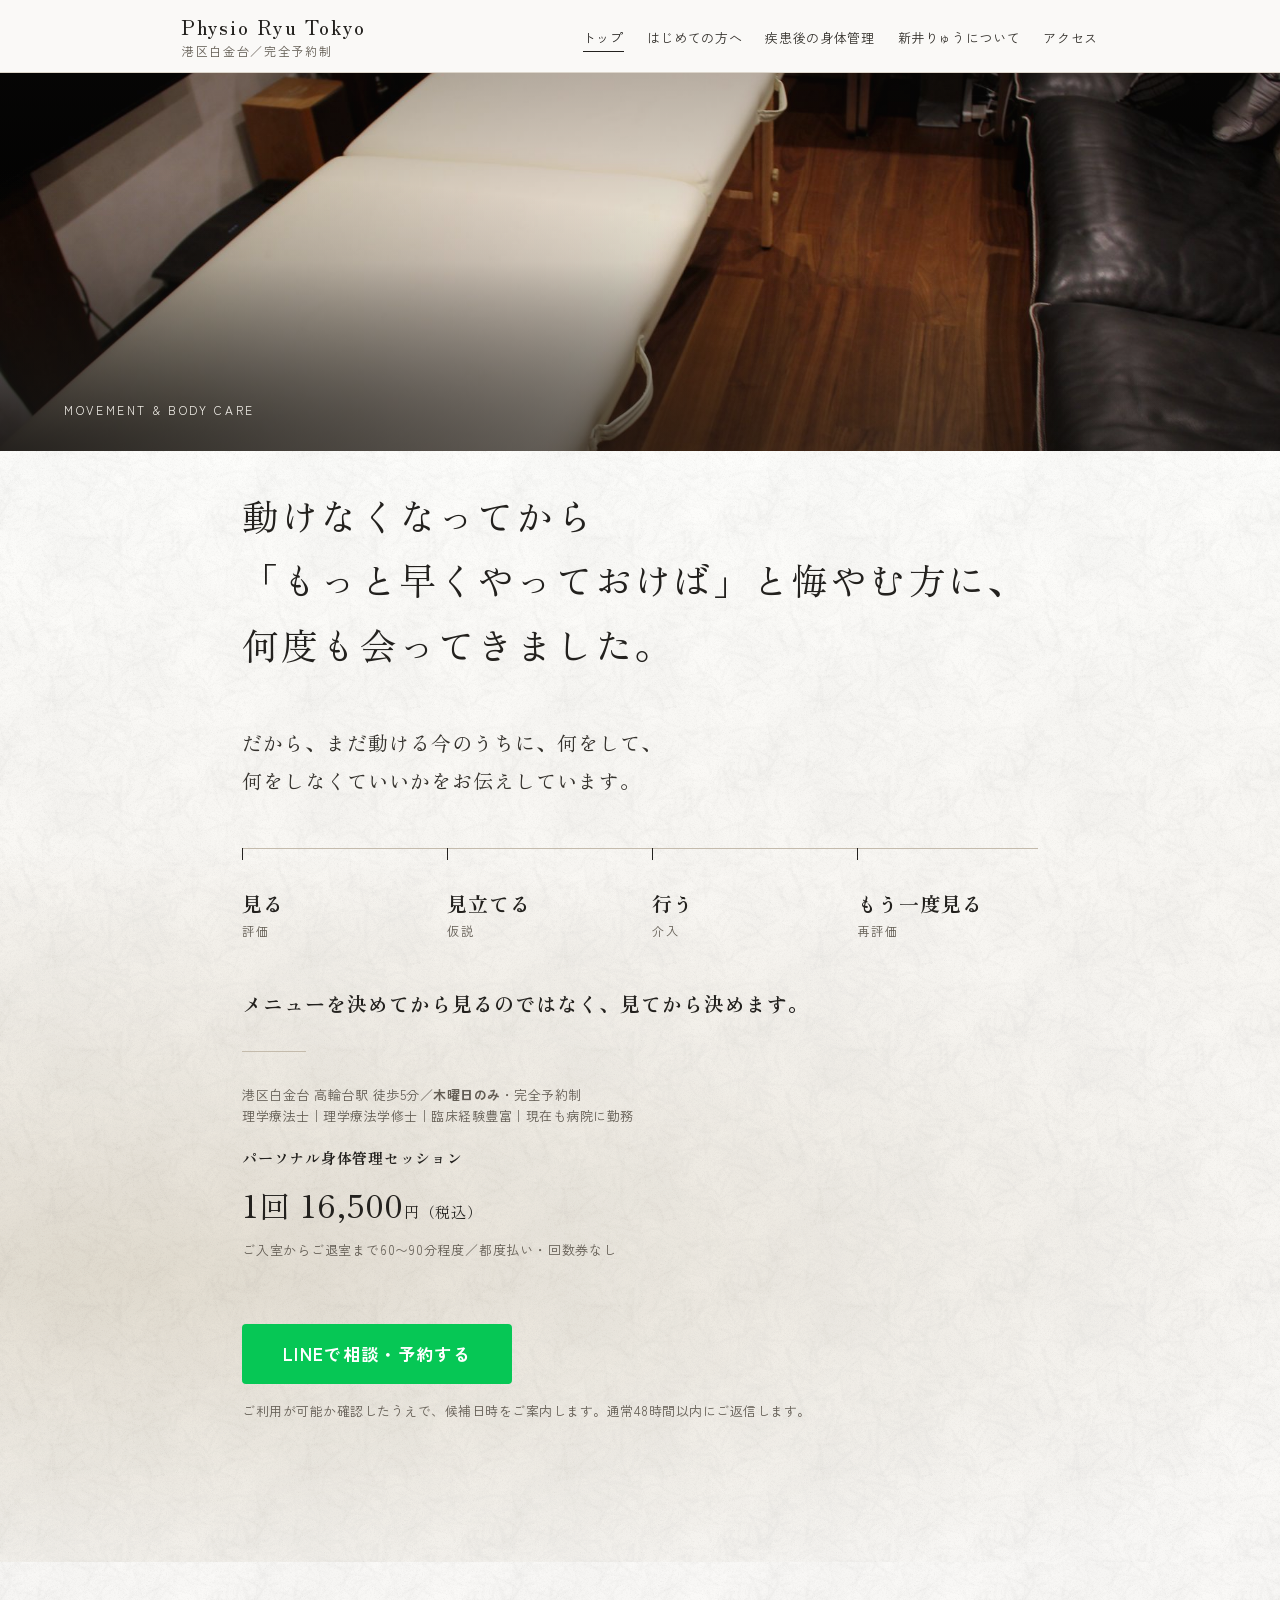
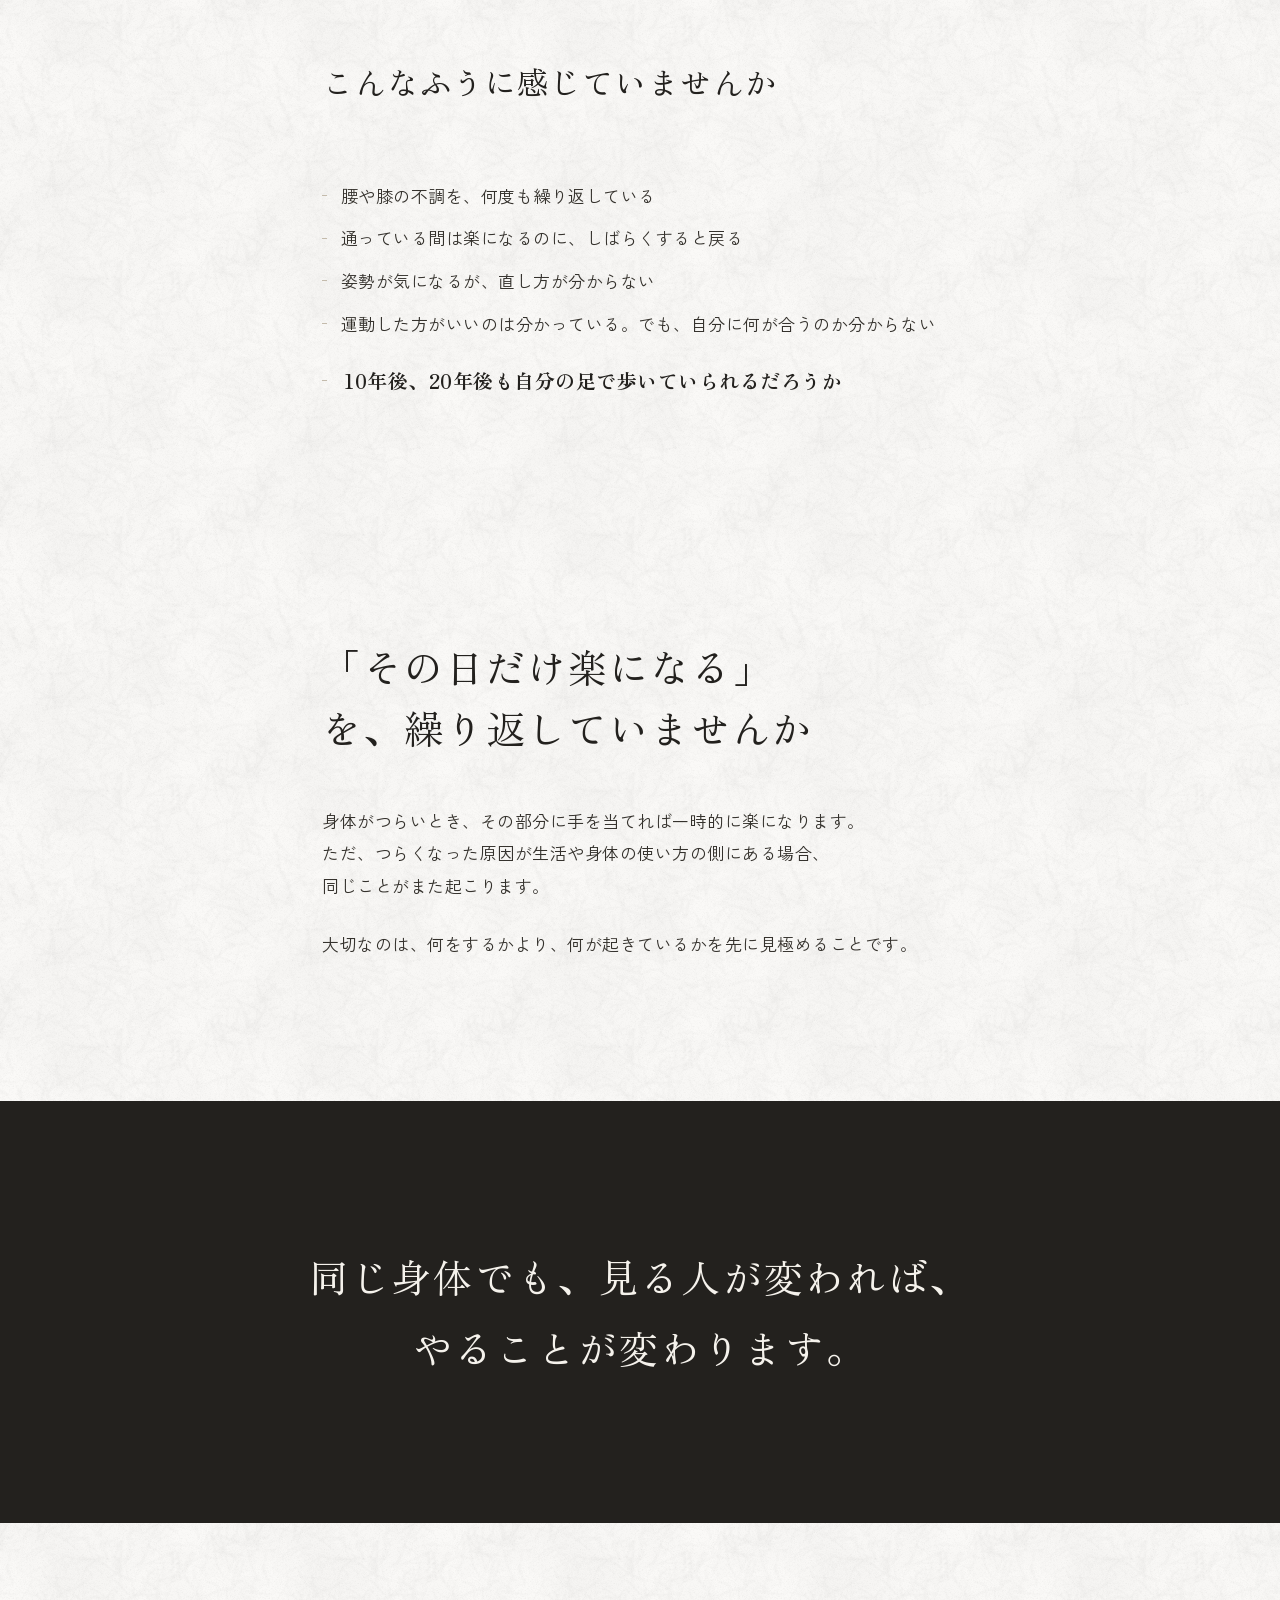
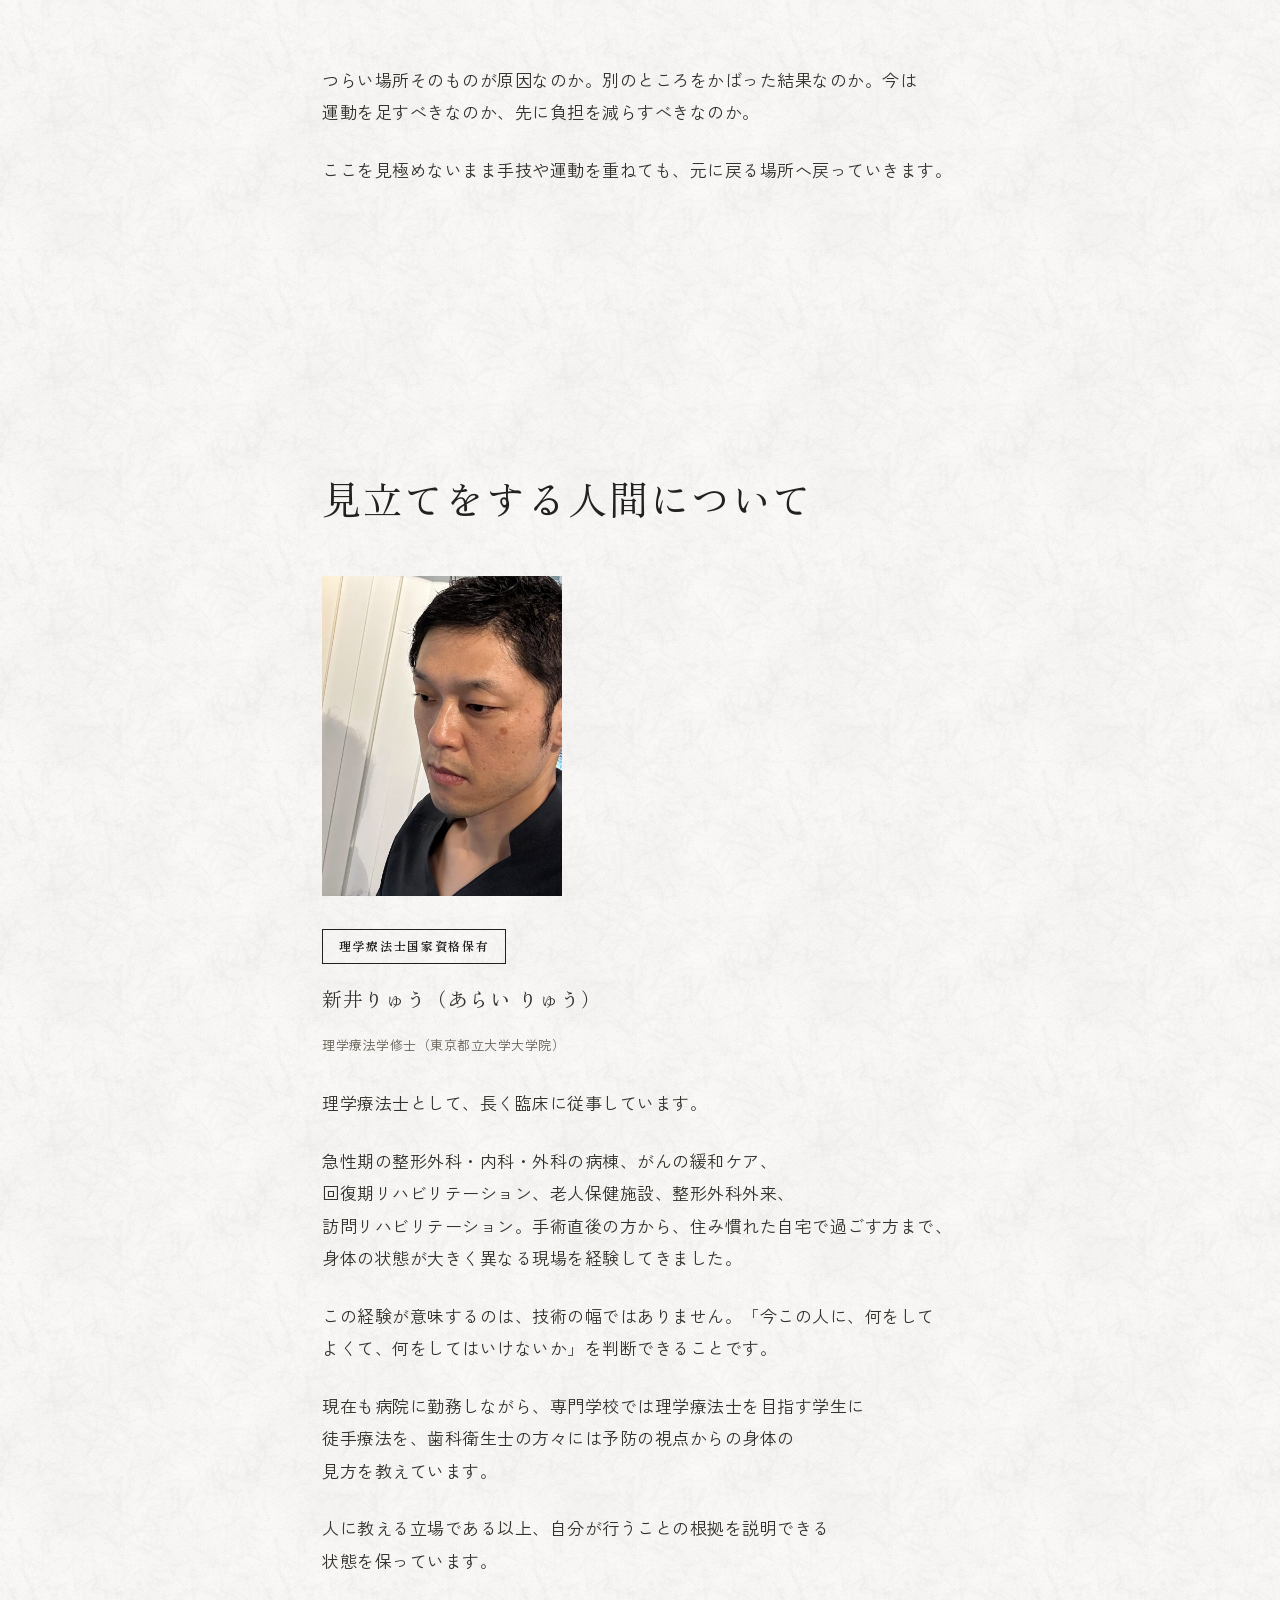
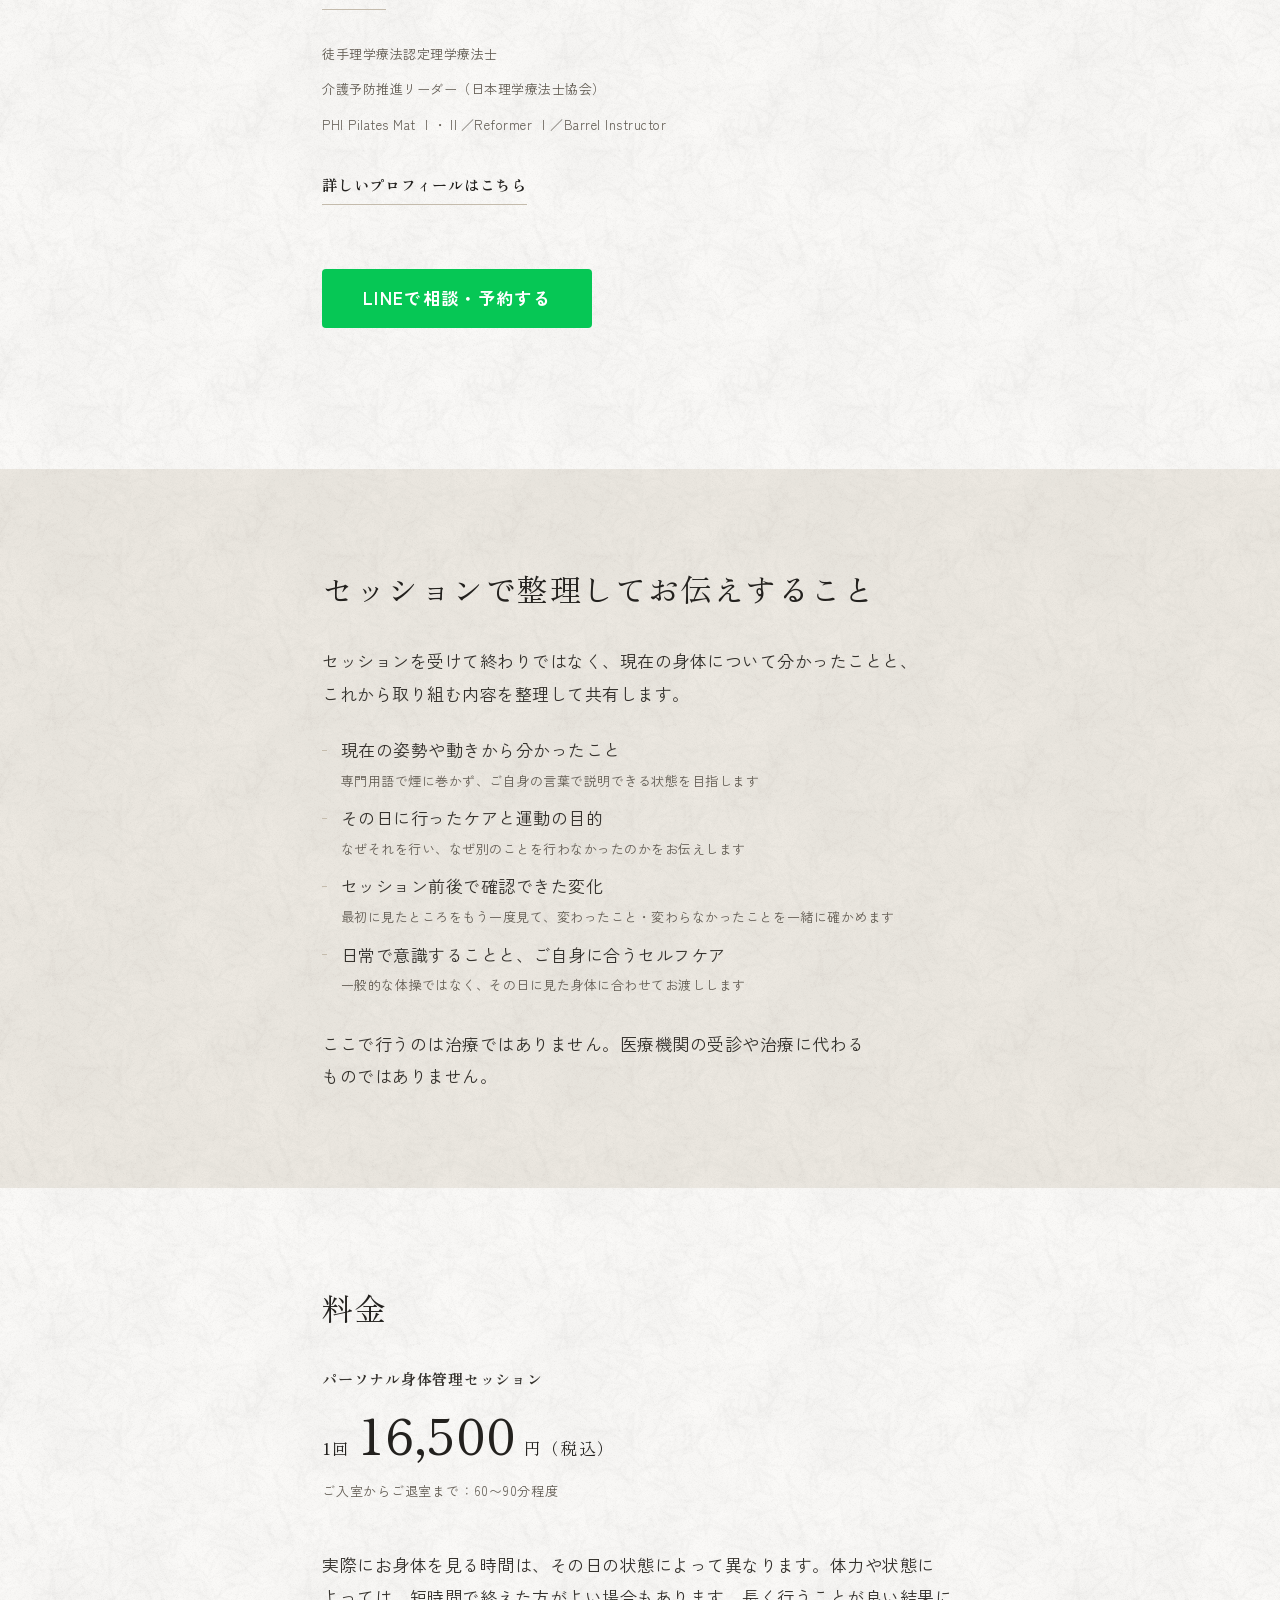
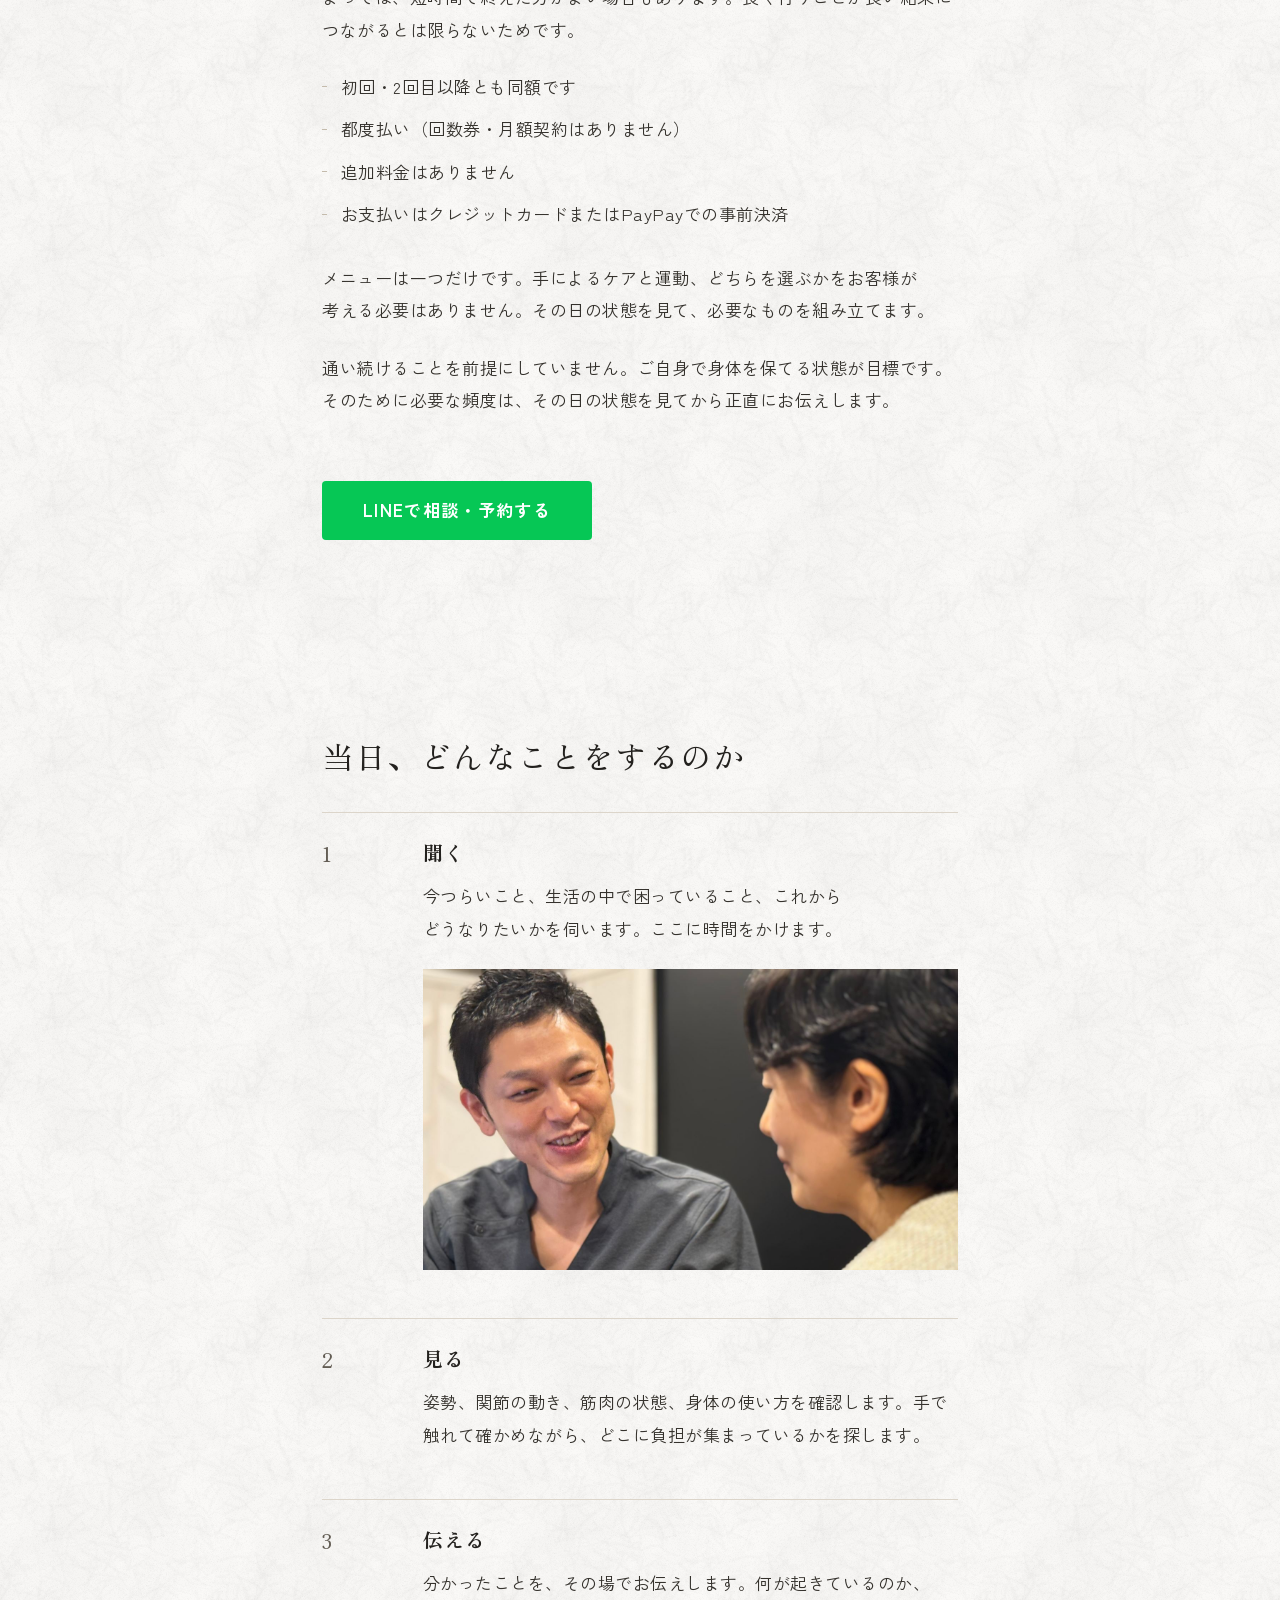
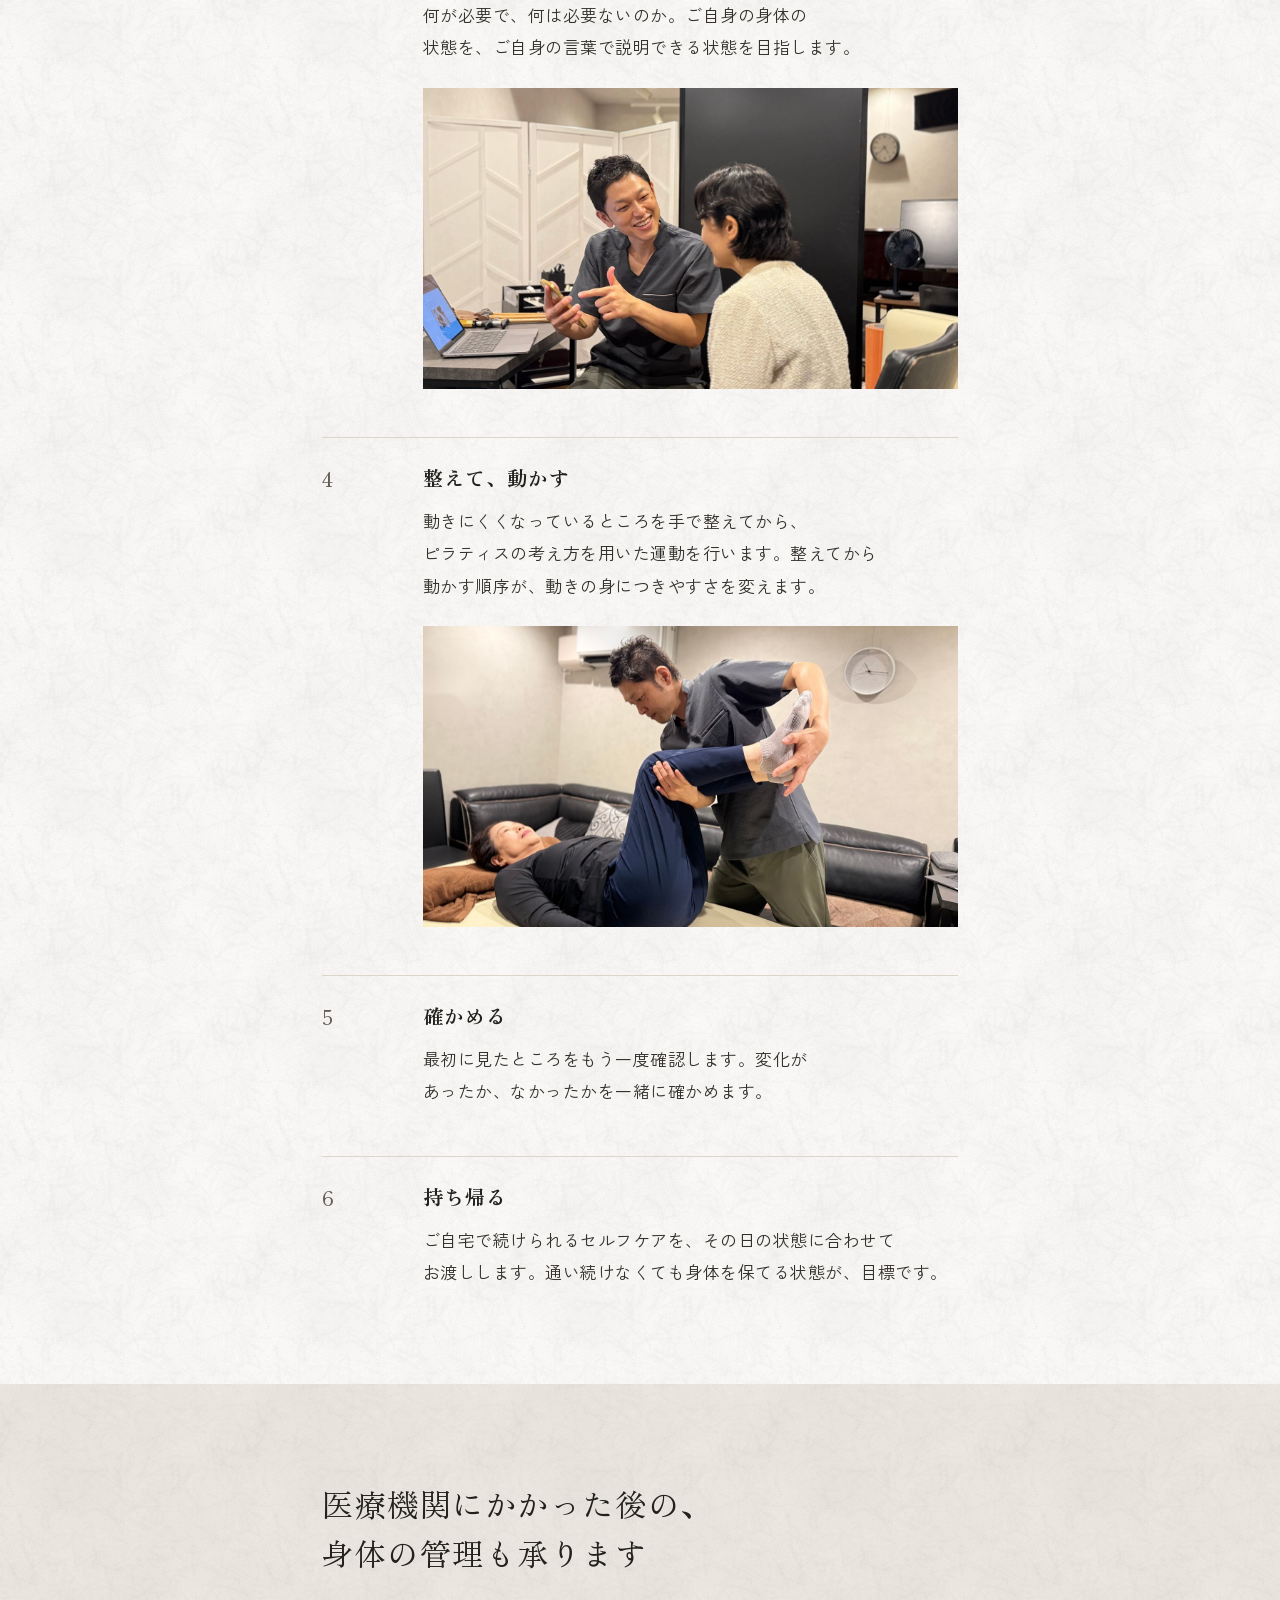
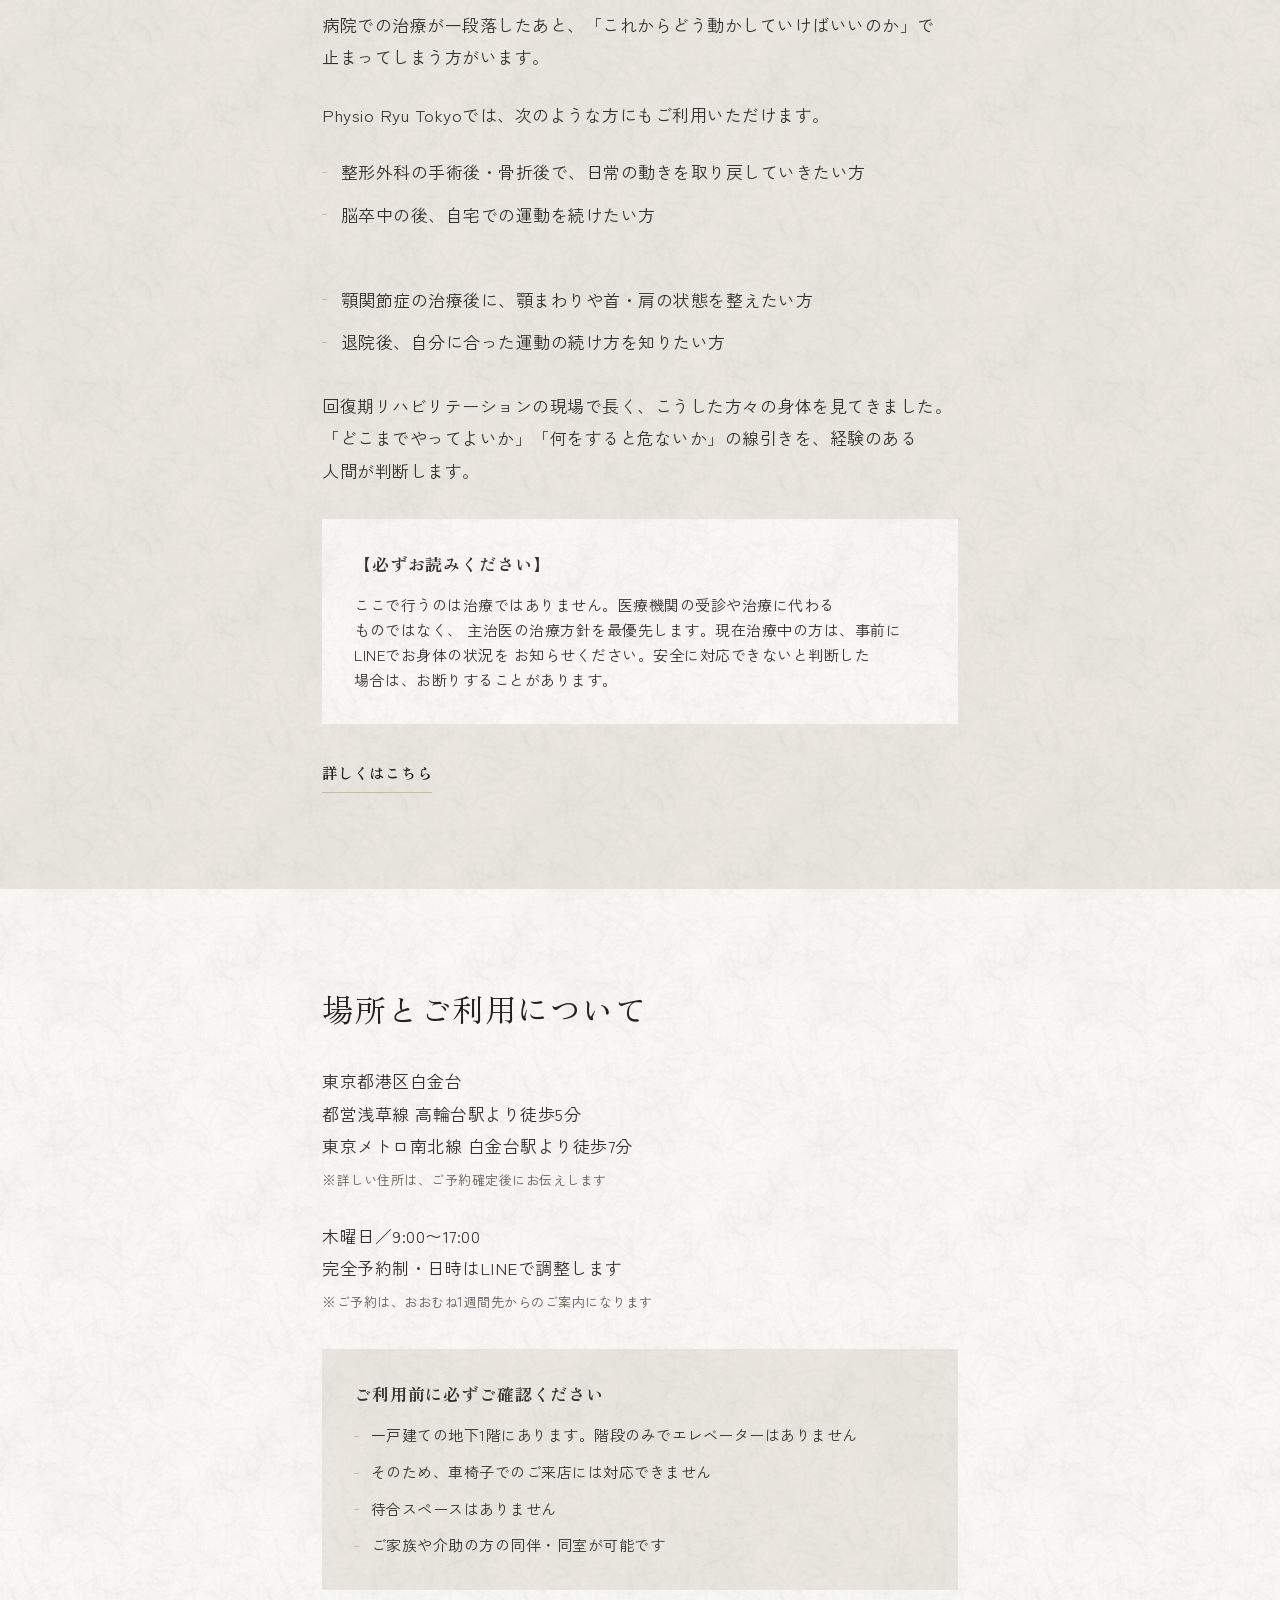
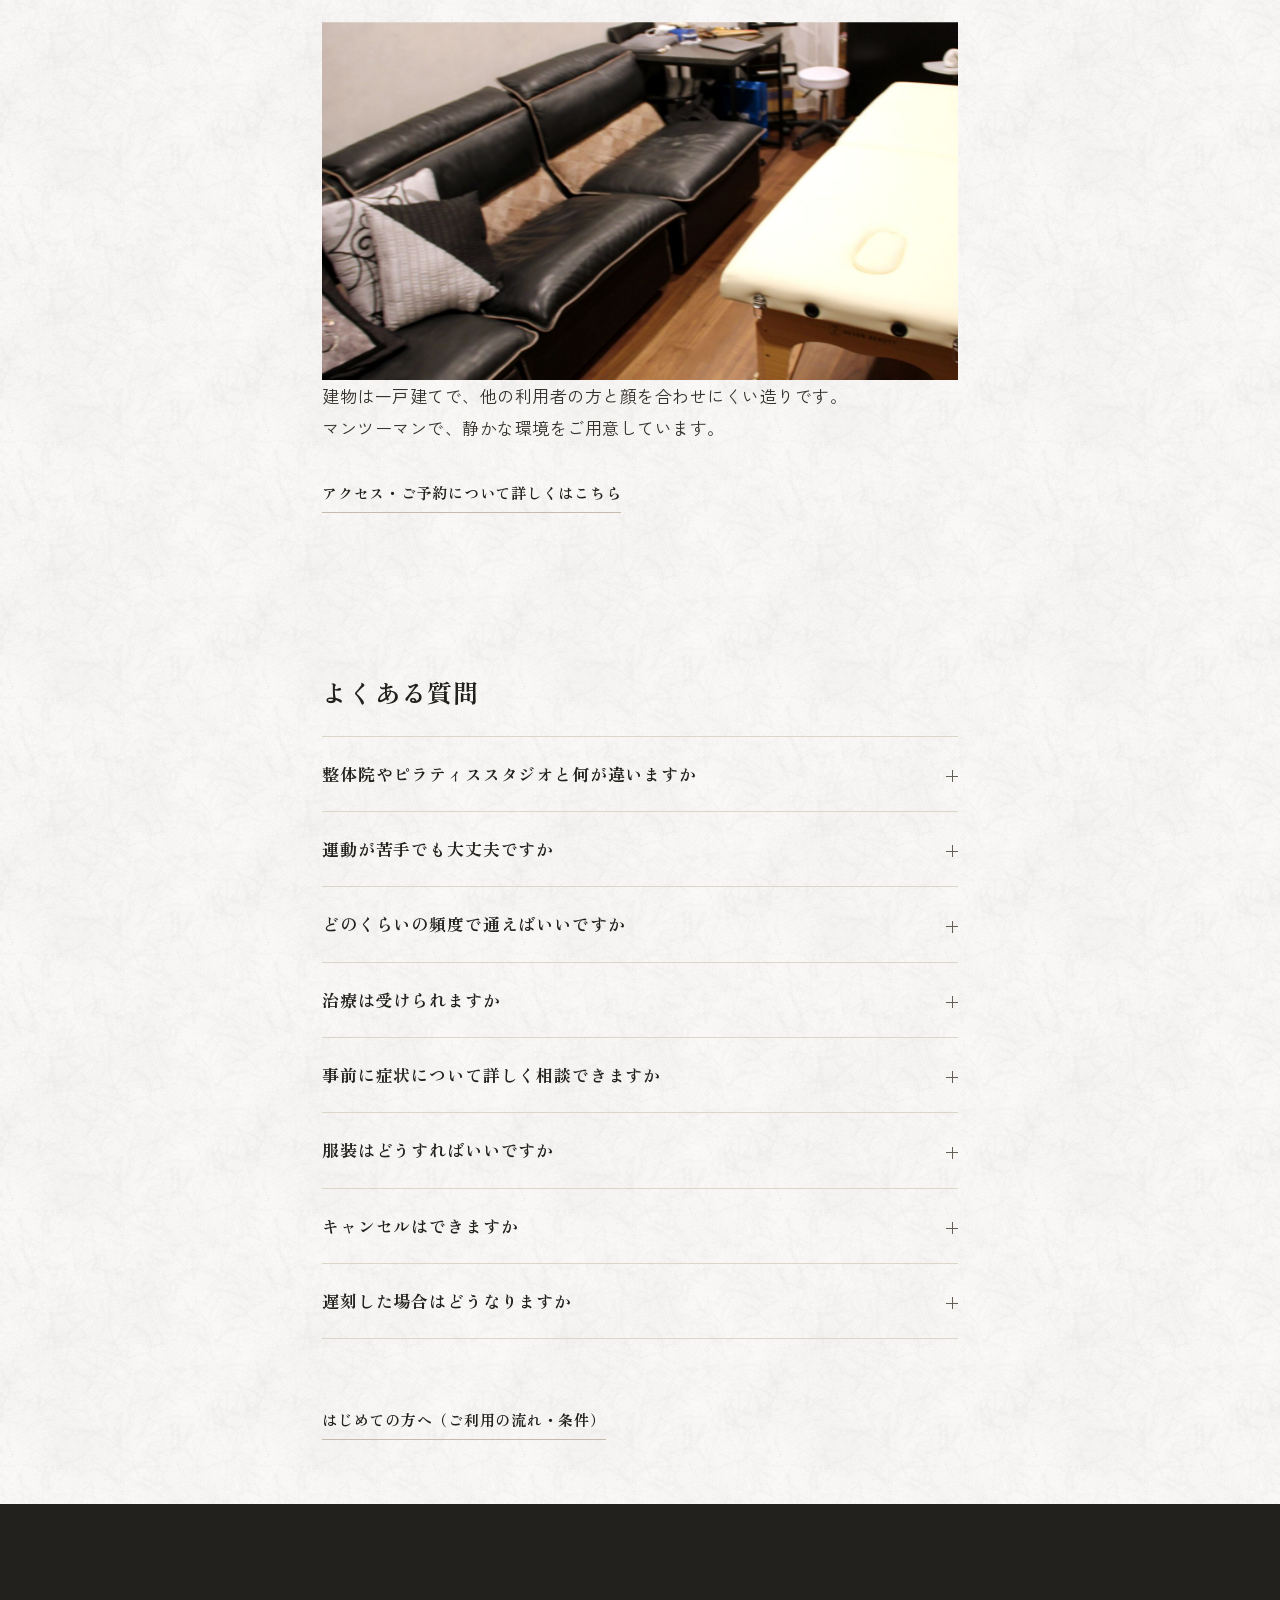
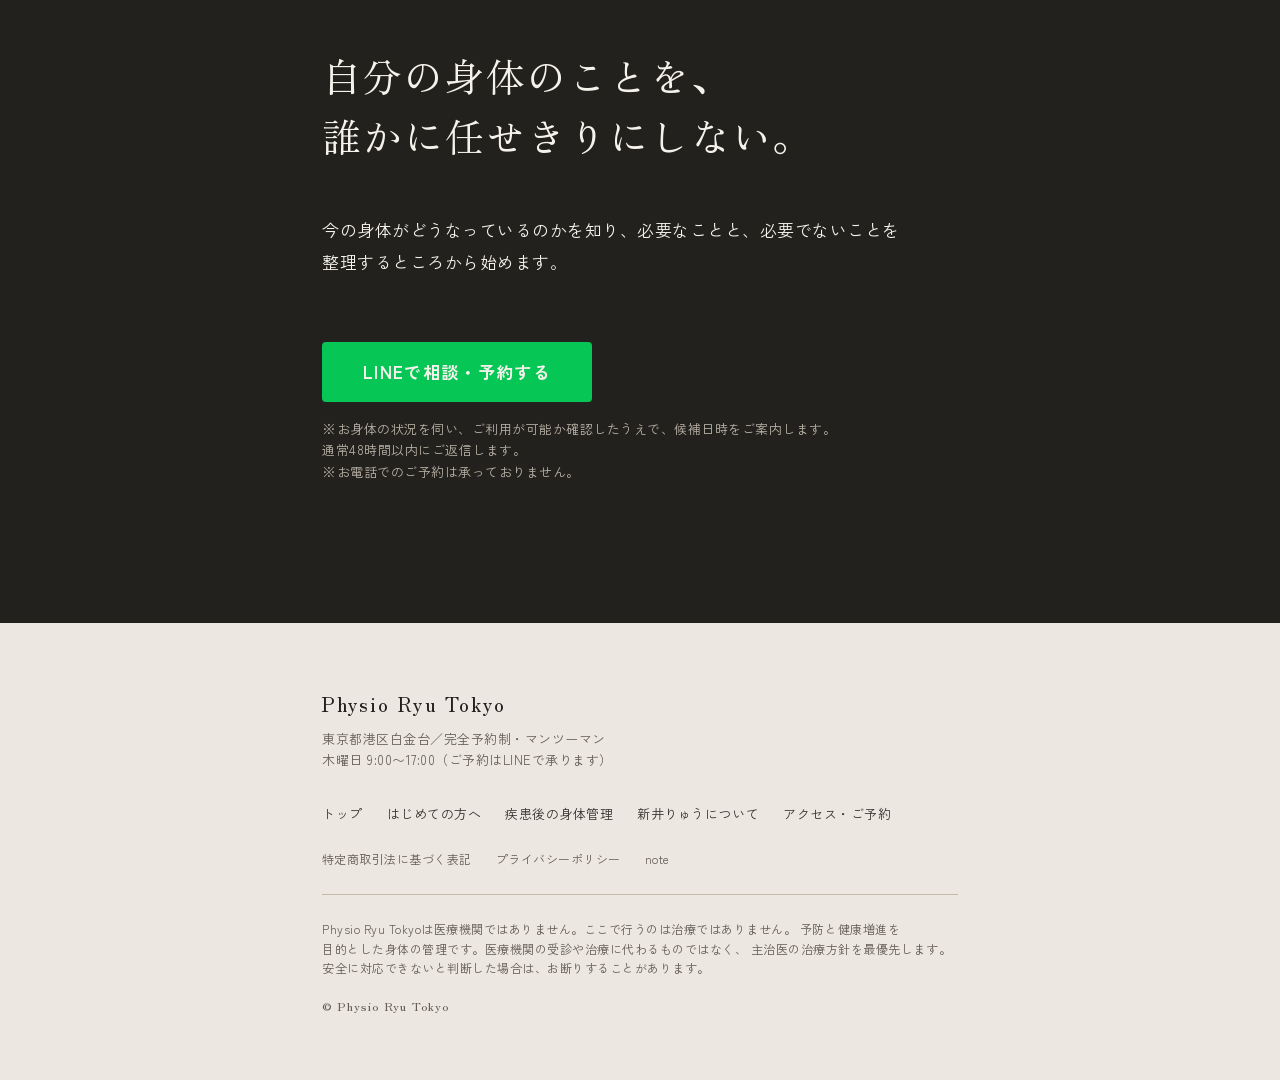
==== commit 378c38be: "顔写真を実写真に差し替え、仮画像をすべて解消した いただいた9枚（IMG_2215〜2224、HEIC/Display P3）から選定。  大半は完全な横顔（ほぼ90度）で、片目・片耳しか見えなかった" ====
--- a/physio-ryu-tokyo/index.html
+++ b/physio-ryu-tokyo/index.html
@@ -203,10 +203,8 @@
   <div class="wrap reveal">
     <h2 class="section-title">見立てをする人間について</h2>
 
-    <!-- 【仮の写真】ここだけまだ仮置き。差し替えるときは <img> の src を変えるだけ。
-         顔写真は縦長（ph--portrait）か正方形（ph--square）。円形にはしない -->
     <figure class="ph ph--portrait ph-face">
-      <img class="ph__img" src="images/tmp-face.jpg" alt="新井りゅう">
+      <img class="ph__img" src="images/face-thinking.jpg" alt="新井りゅう">
     </figure>
 
     <p class="credential">理学療法士国家資格保有</p>
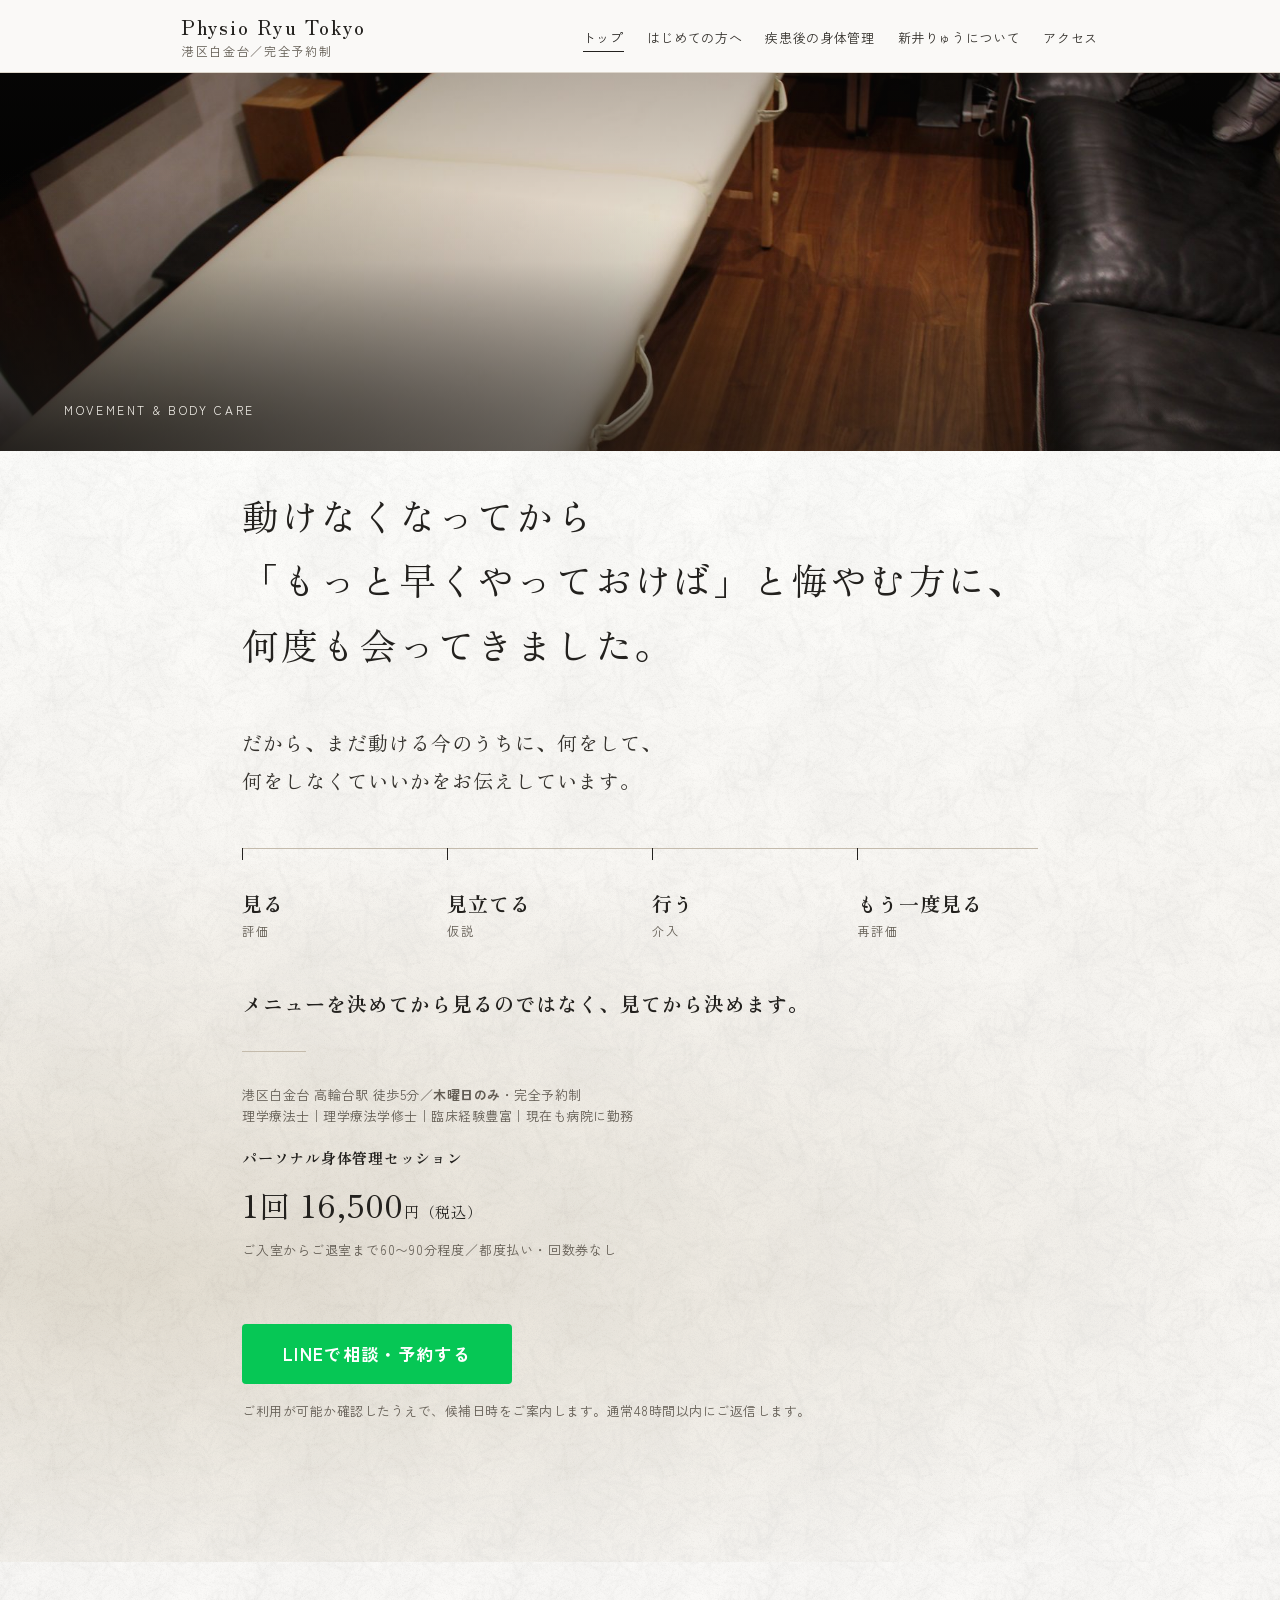
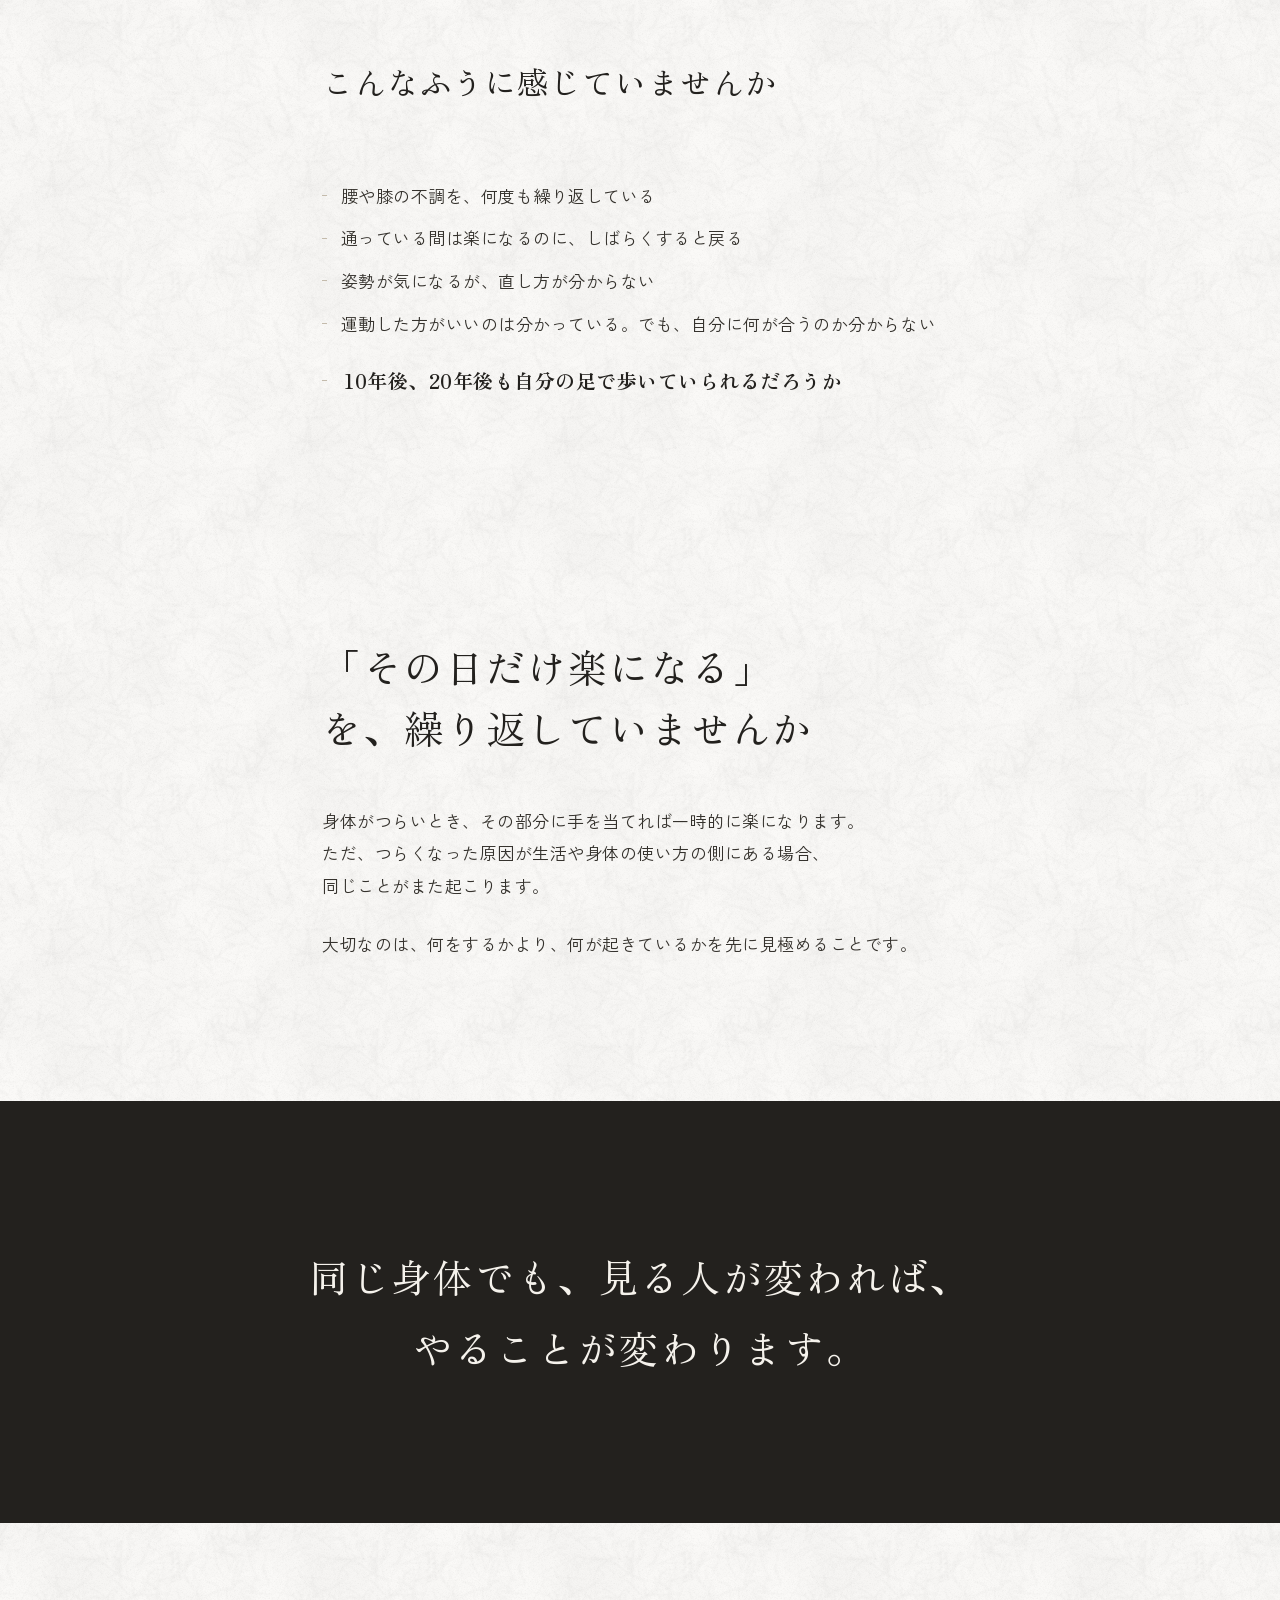
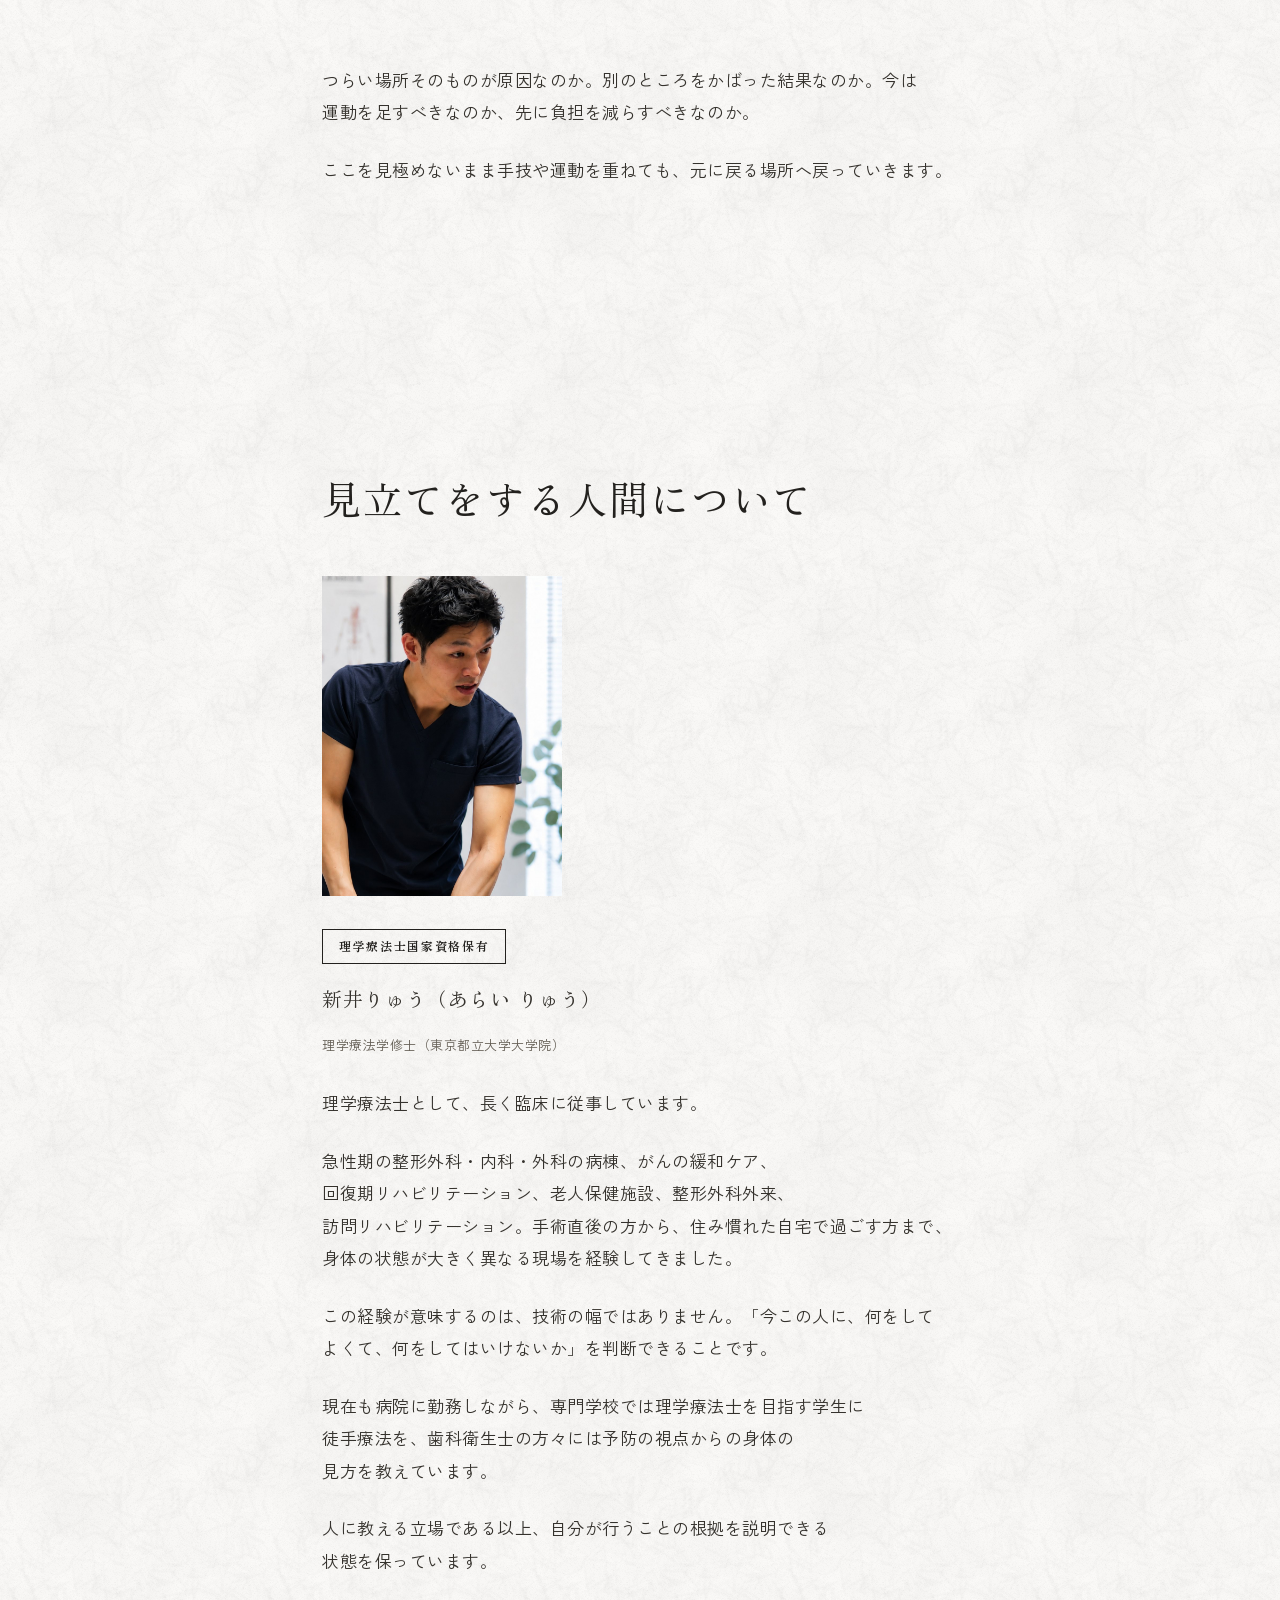
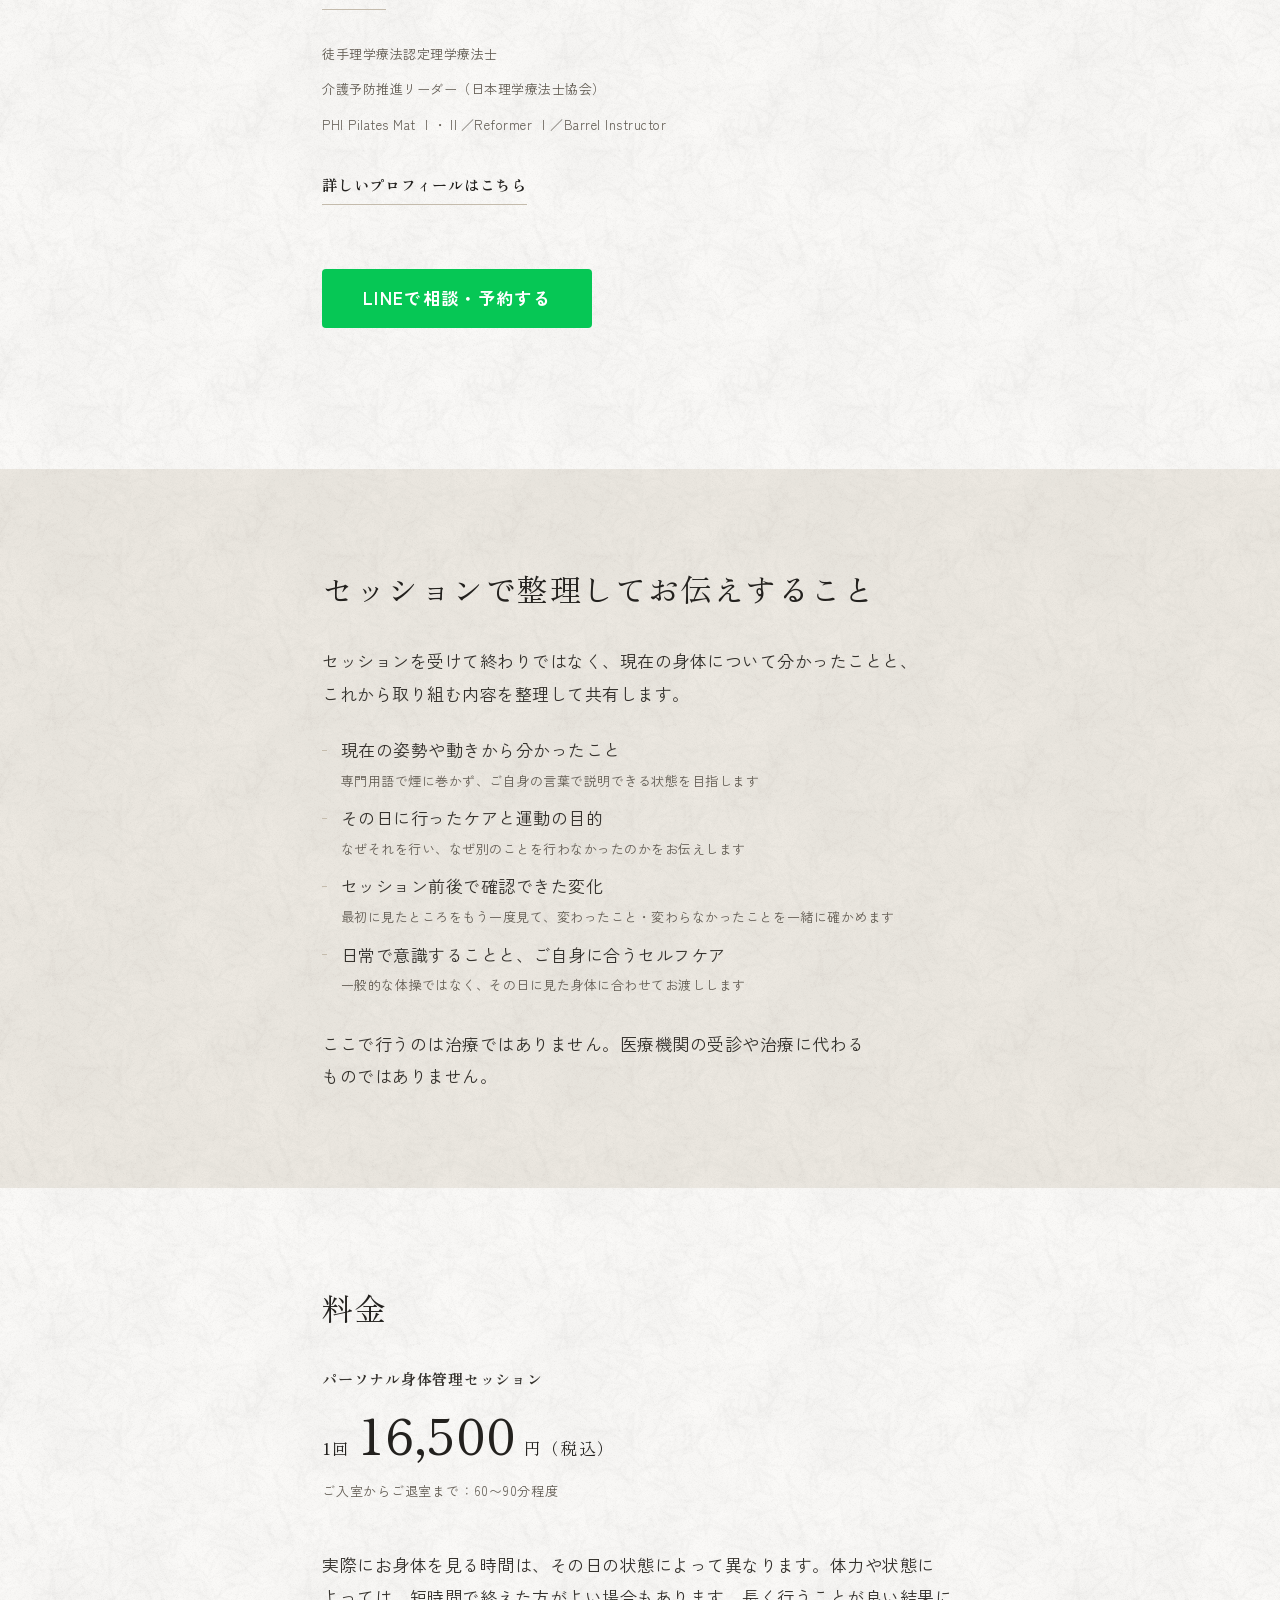
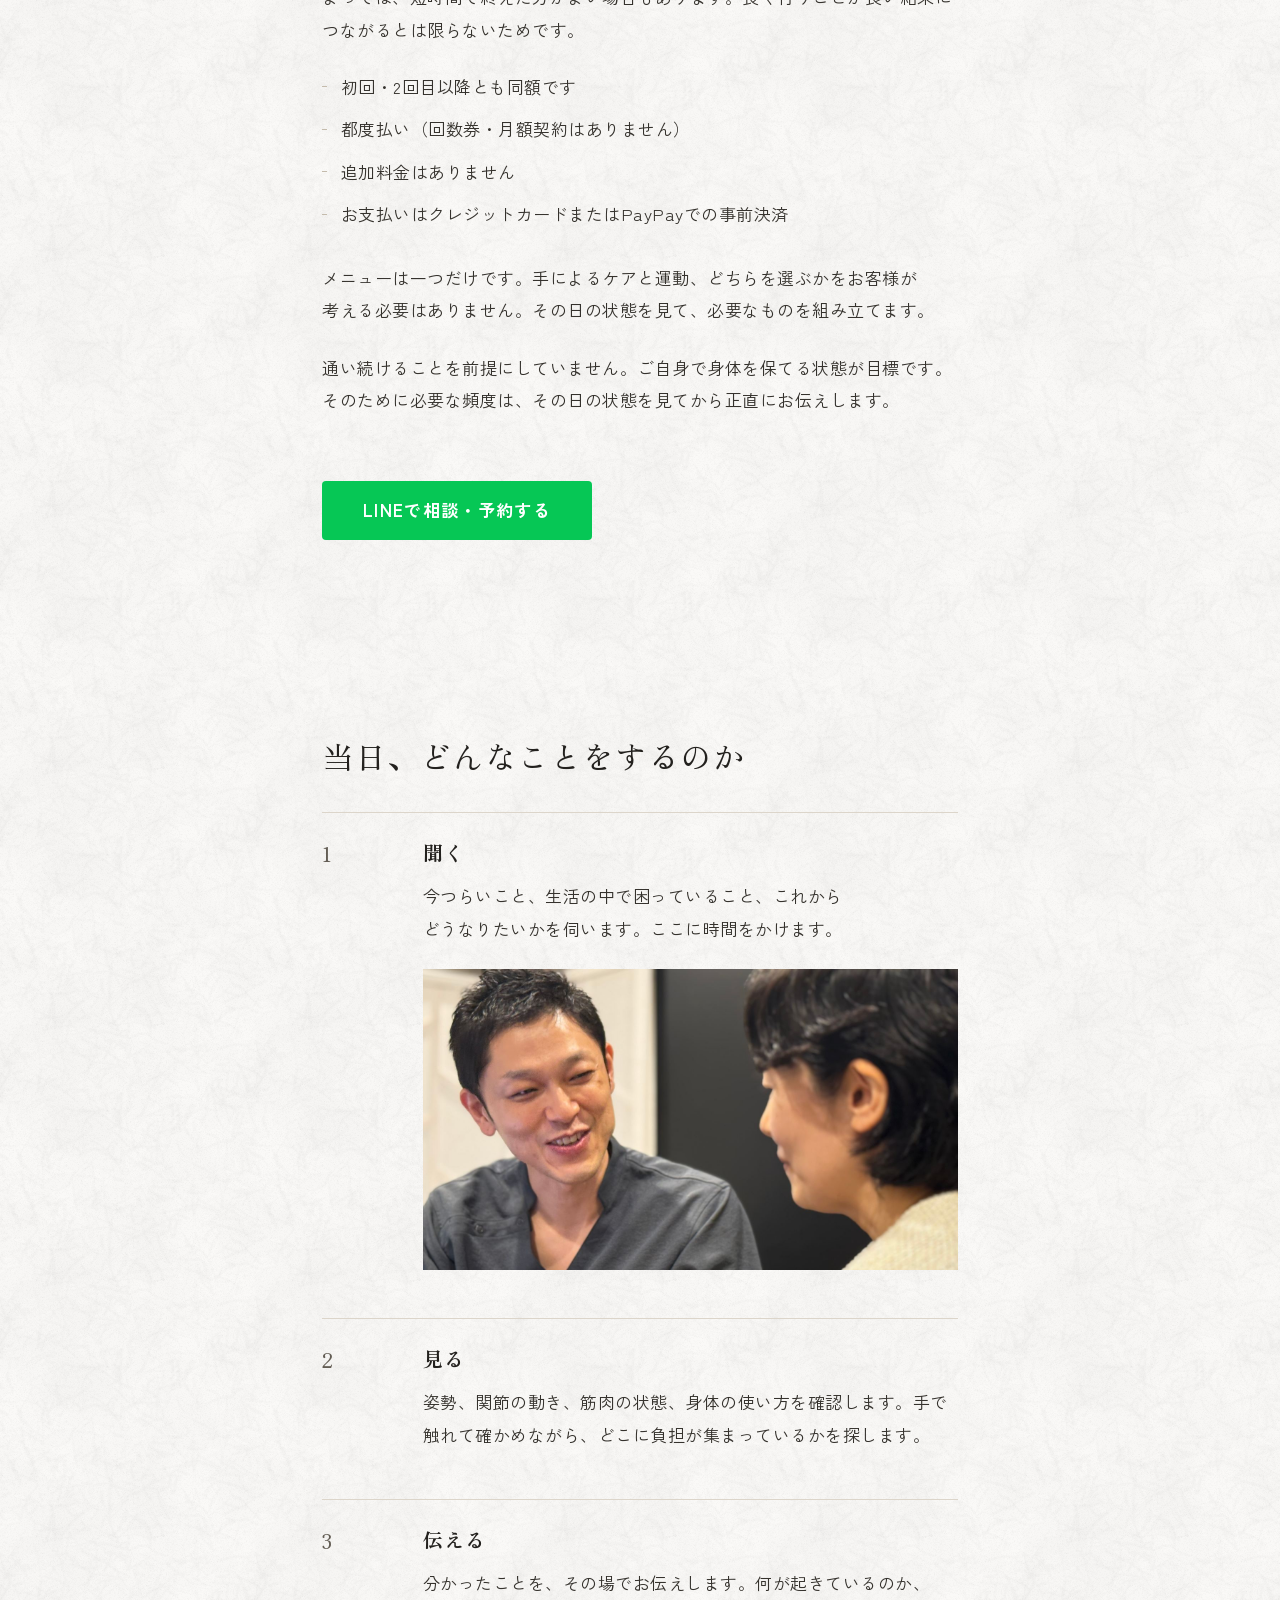
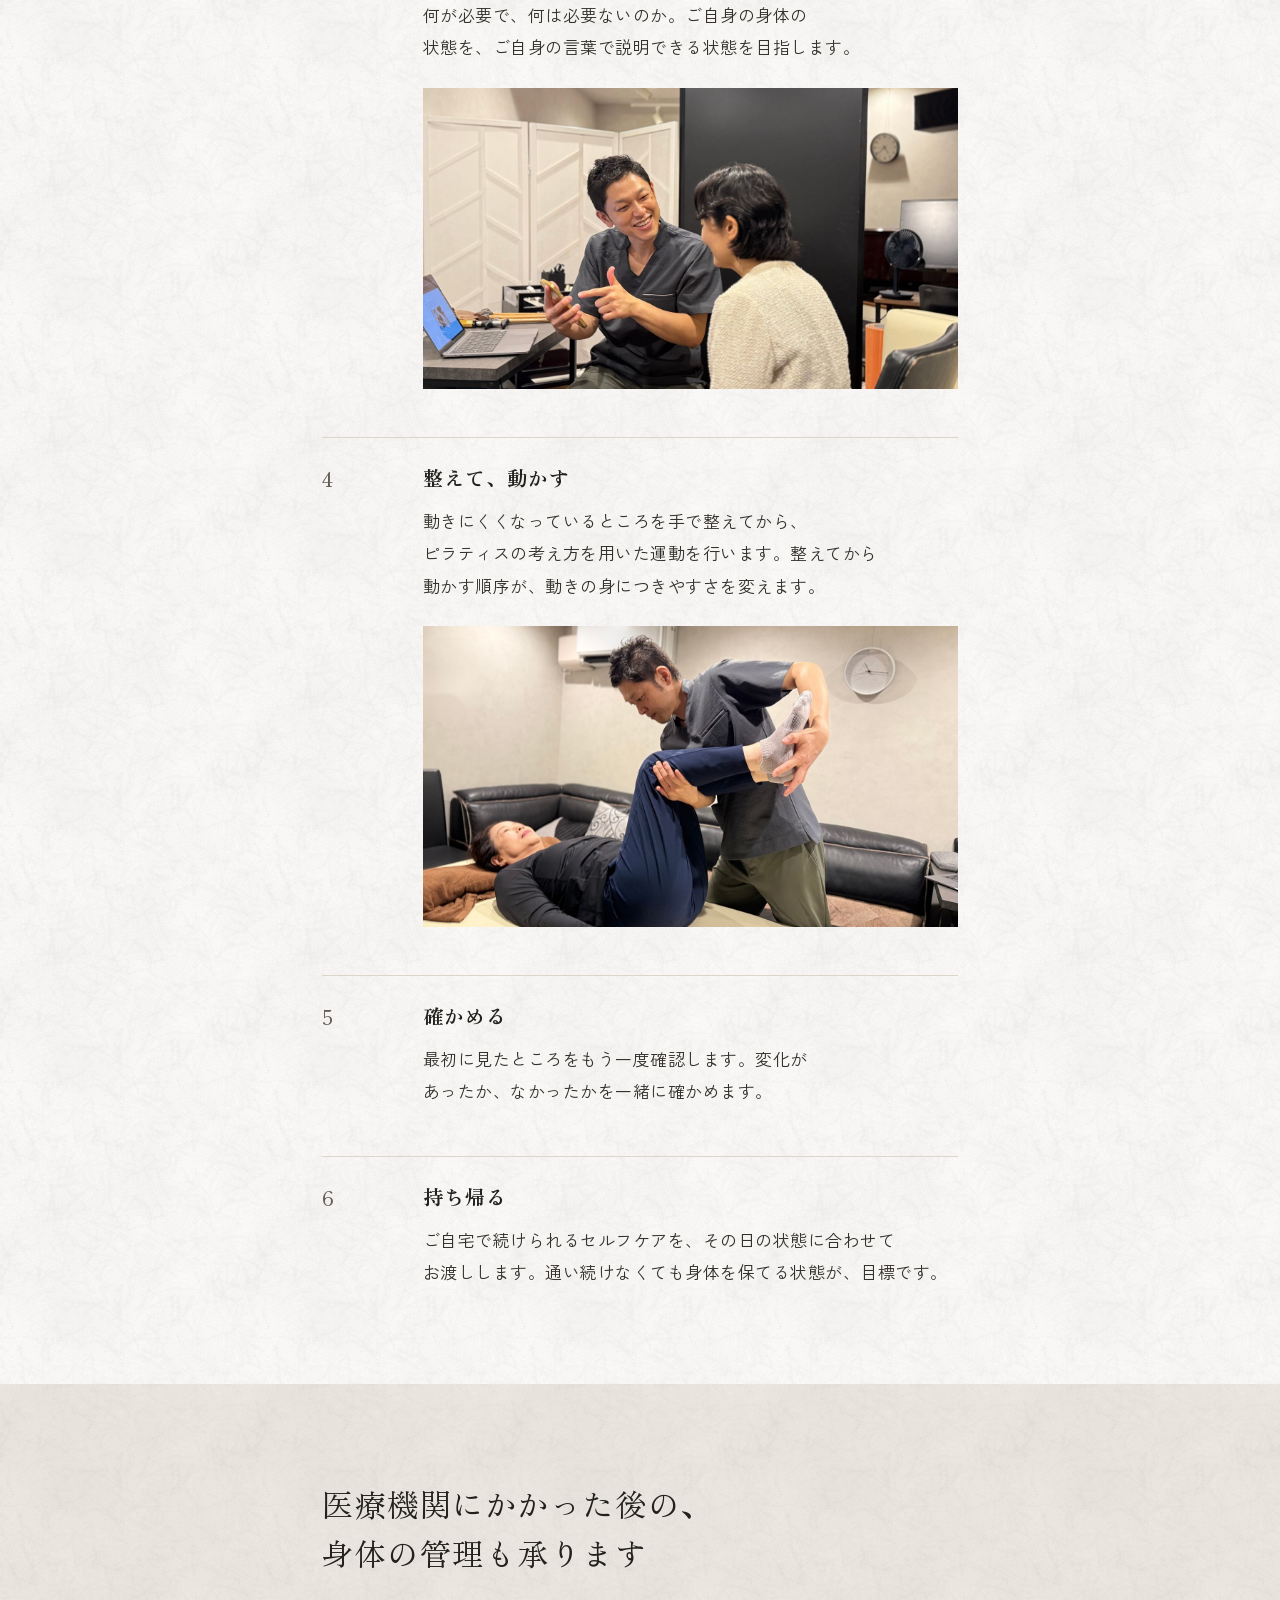
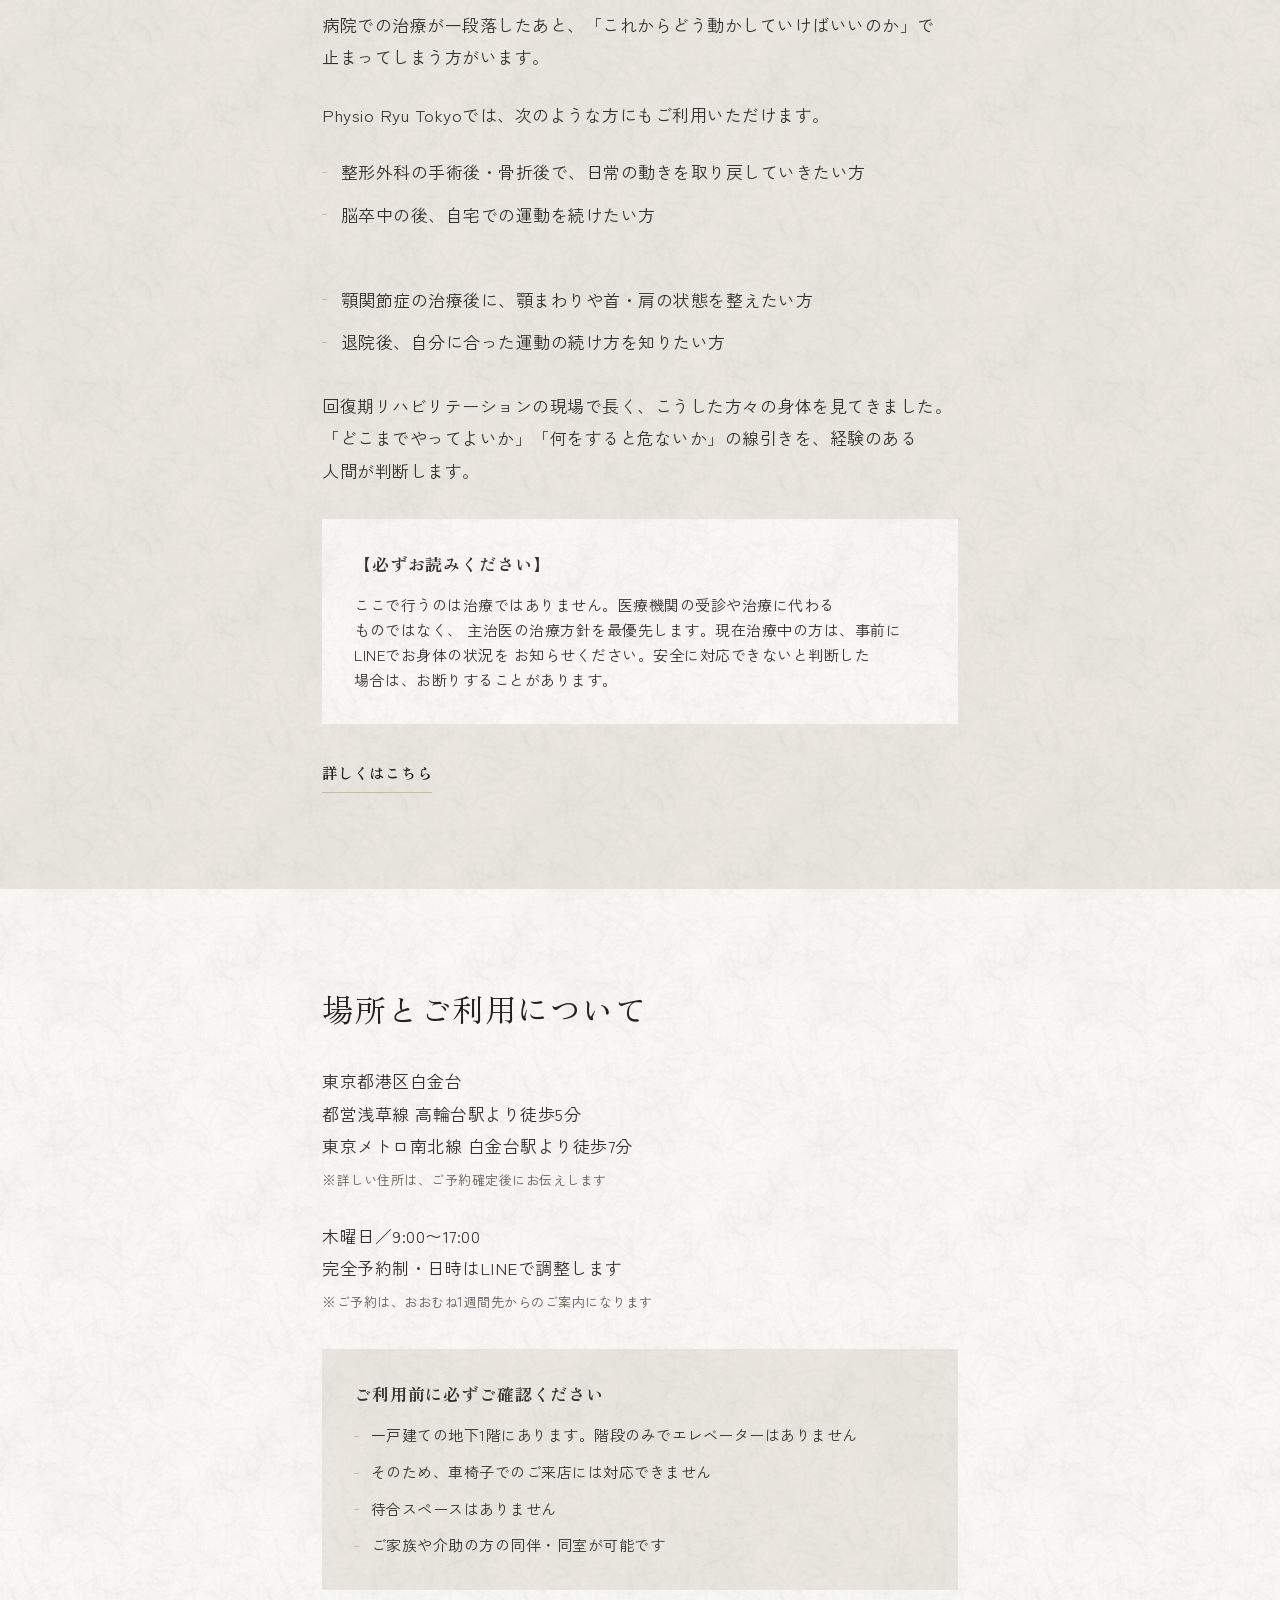
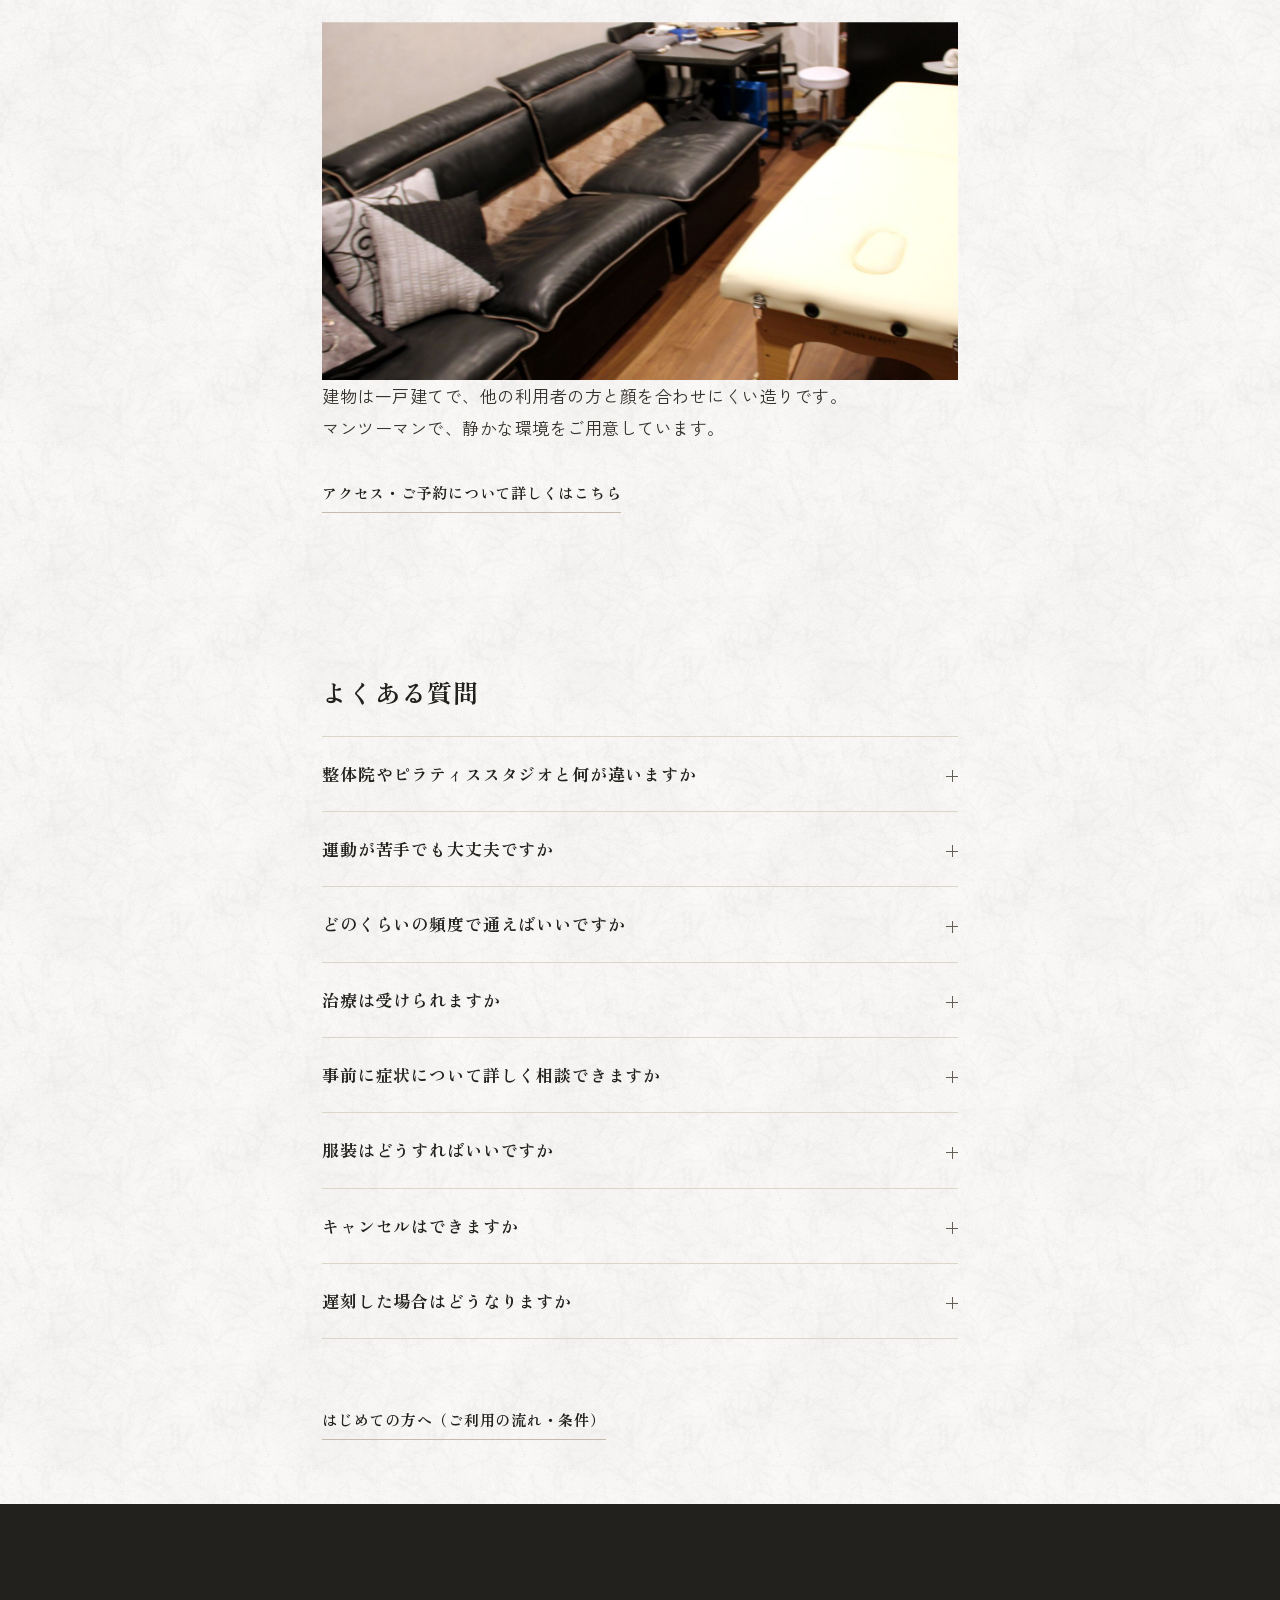
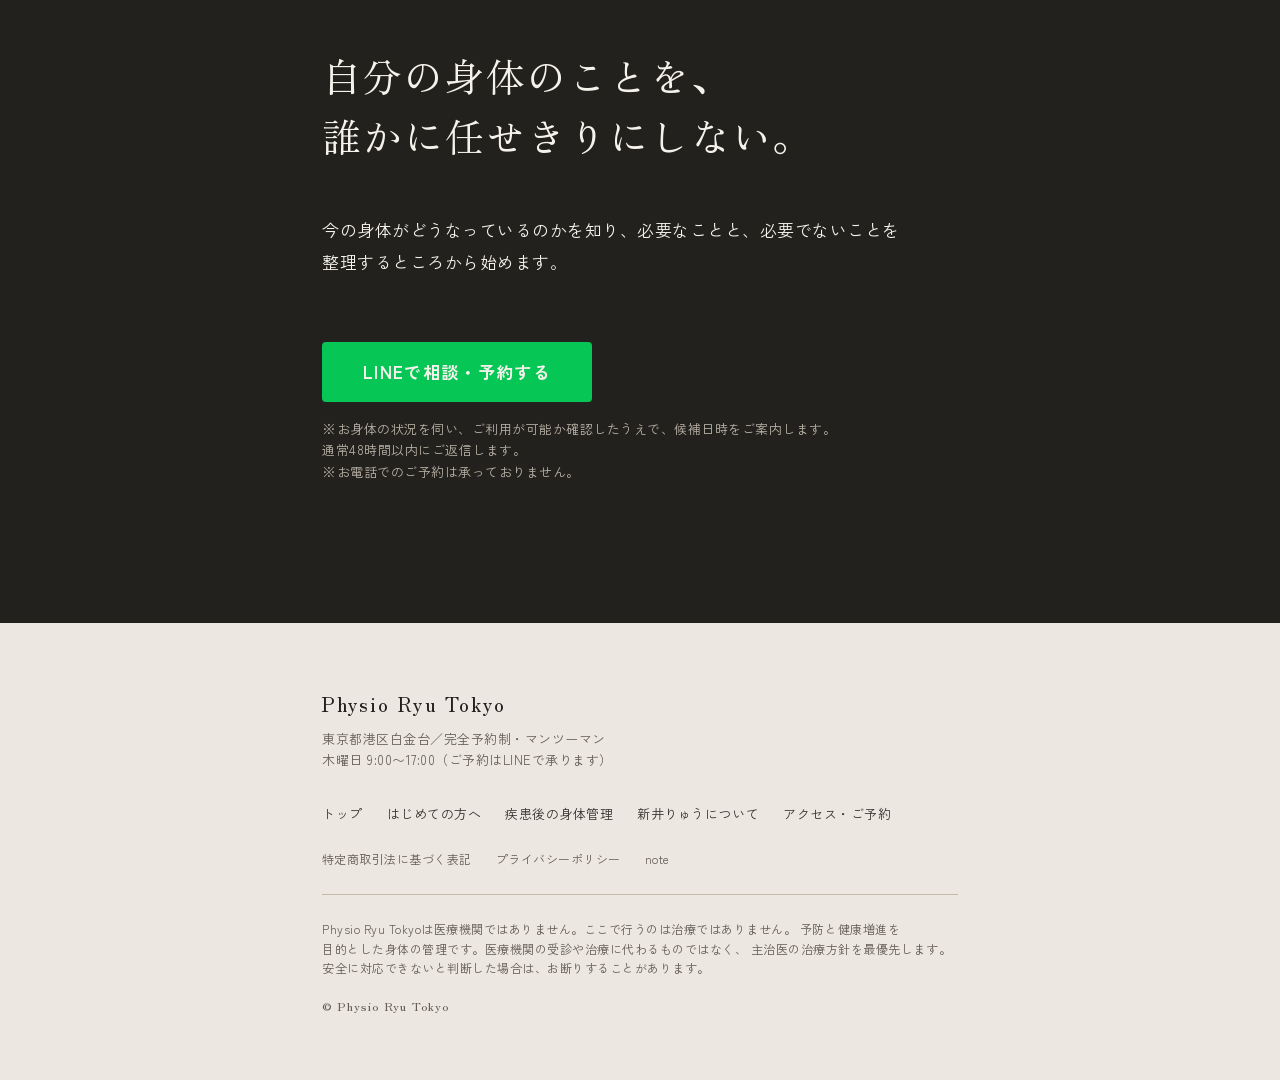
==== commit 2c3648f8: "顔写真を tmp-face.jpg に戻した 新しく撮っていただいた9枚から作った face-thinking.jpg（3/4正面）に 一度差し替えたが、「以前の写真の方がかっこよかった」とのことで、" ====
--- a/physio-ryu-tokyo/index.html
+++ b/physio-ryu-tokyo/index.html
@@ -204,7 +204,7 @@
     <h2 class="section-title">見立てをする人間について</h2>
 
     <figure class="ph ph--portrait ph-face">
-      <img class="ph__img" src="images/face-thinking.jpg" alt="新井りゅう">
+      <img class="ph__img" src="images/tmp-face.jpg" alt="新井りゅう">
     </figure>
 
     <p class="credential">理学療法士国家資格保有</p>
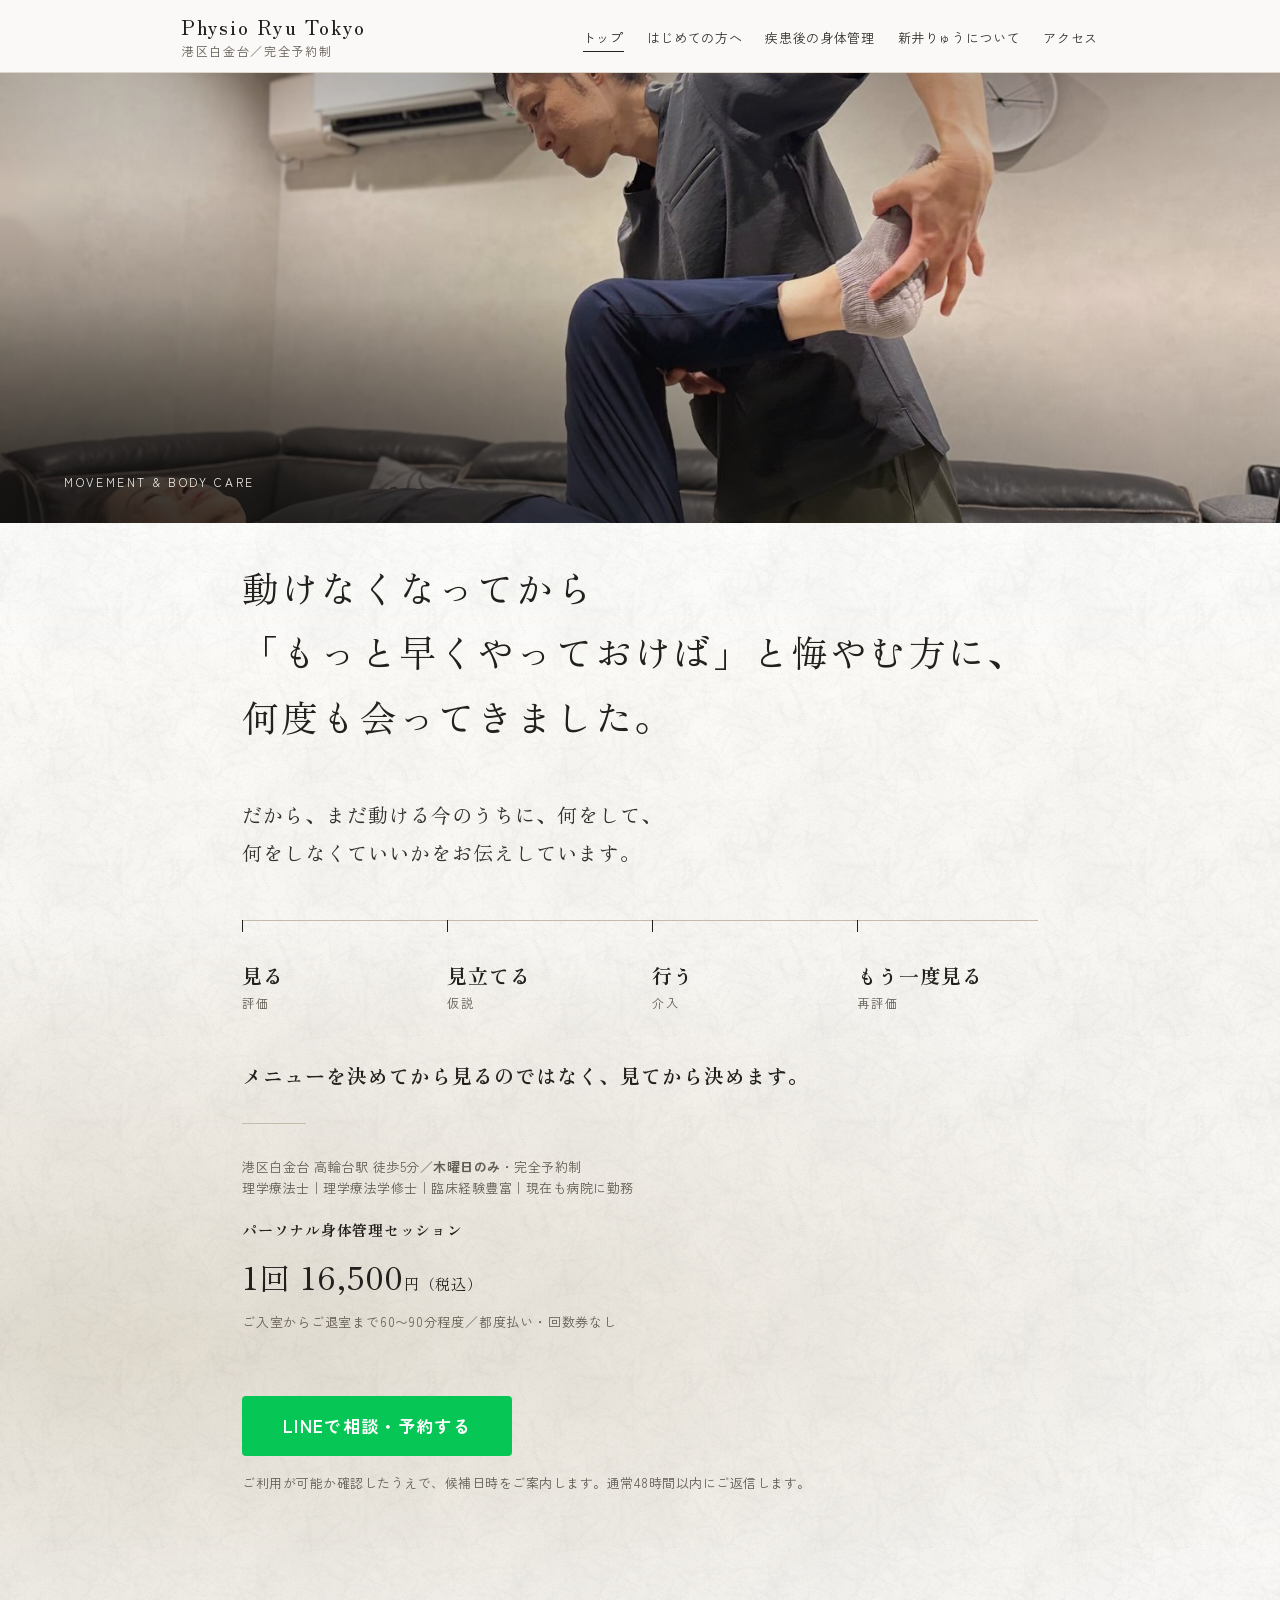
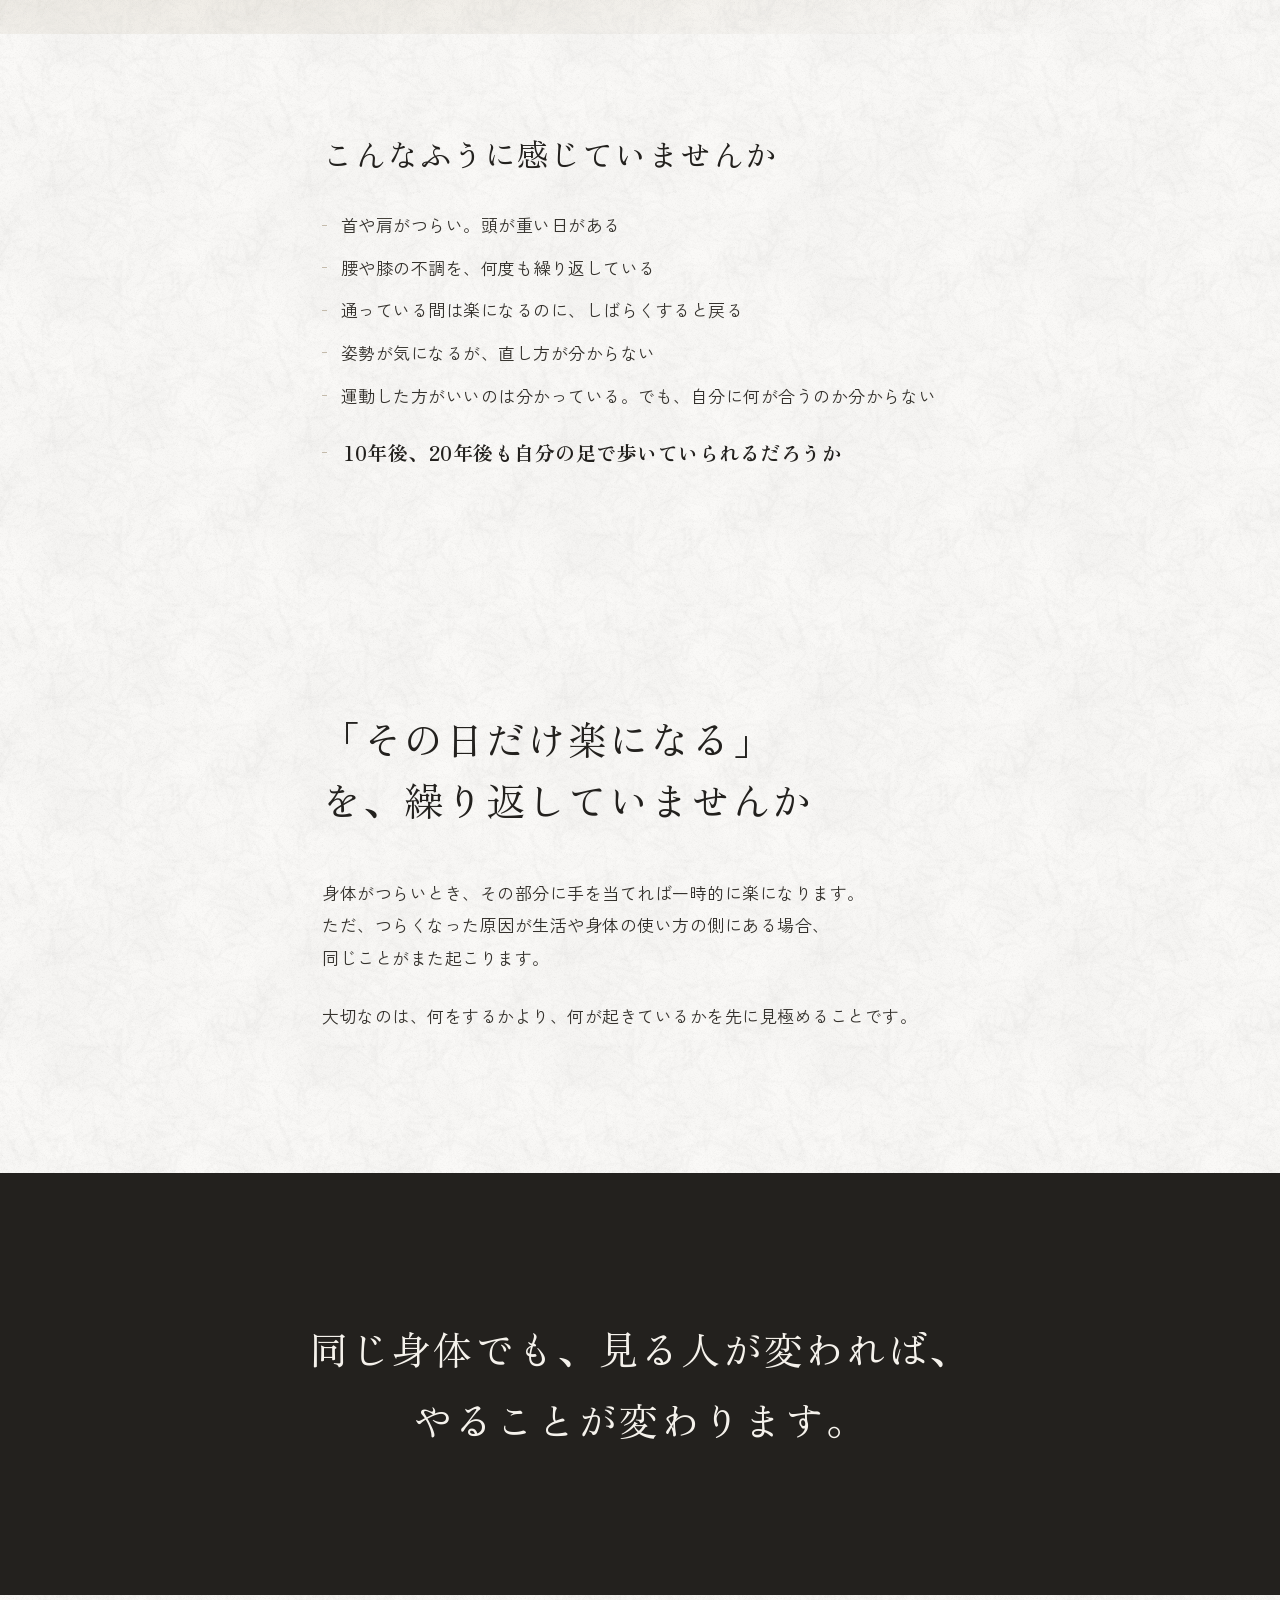
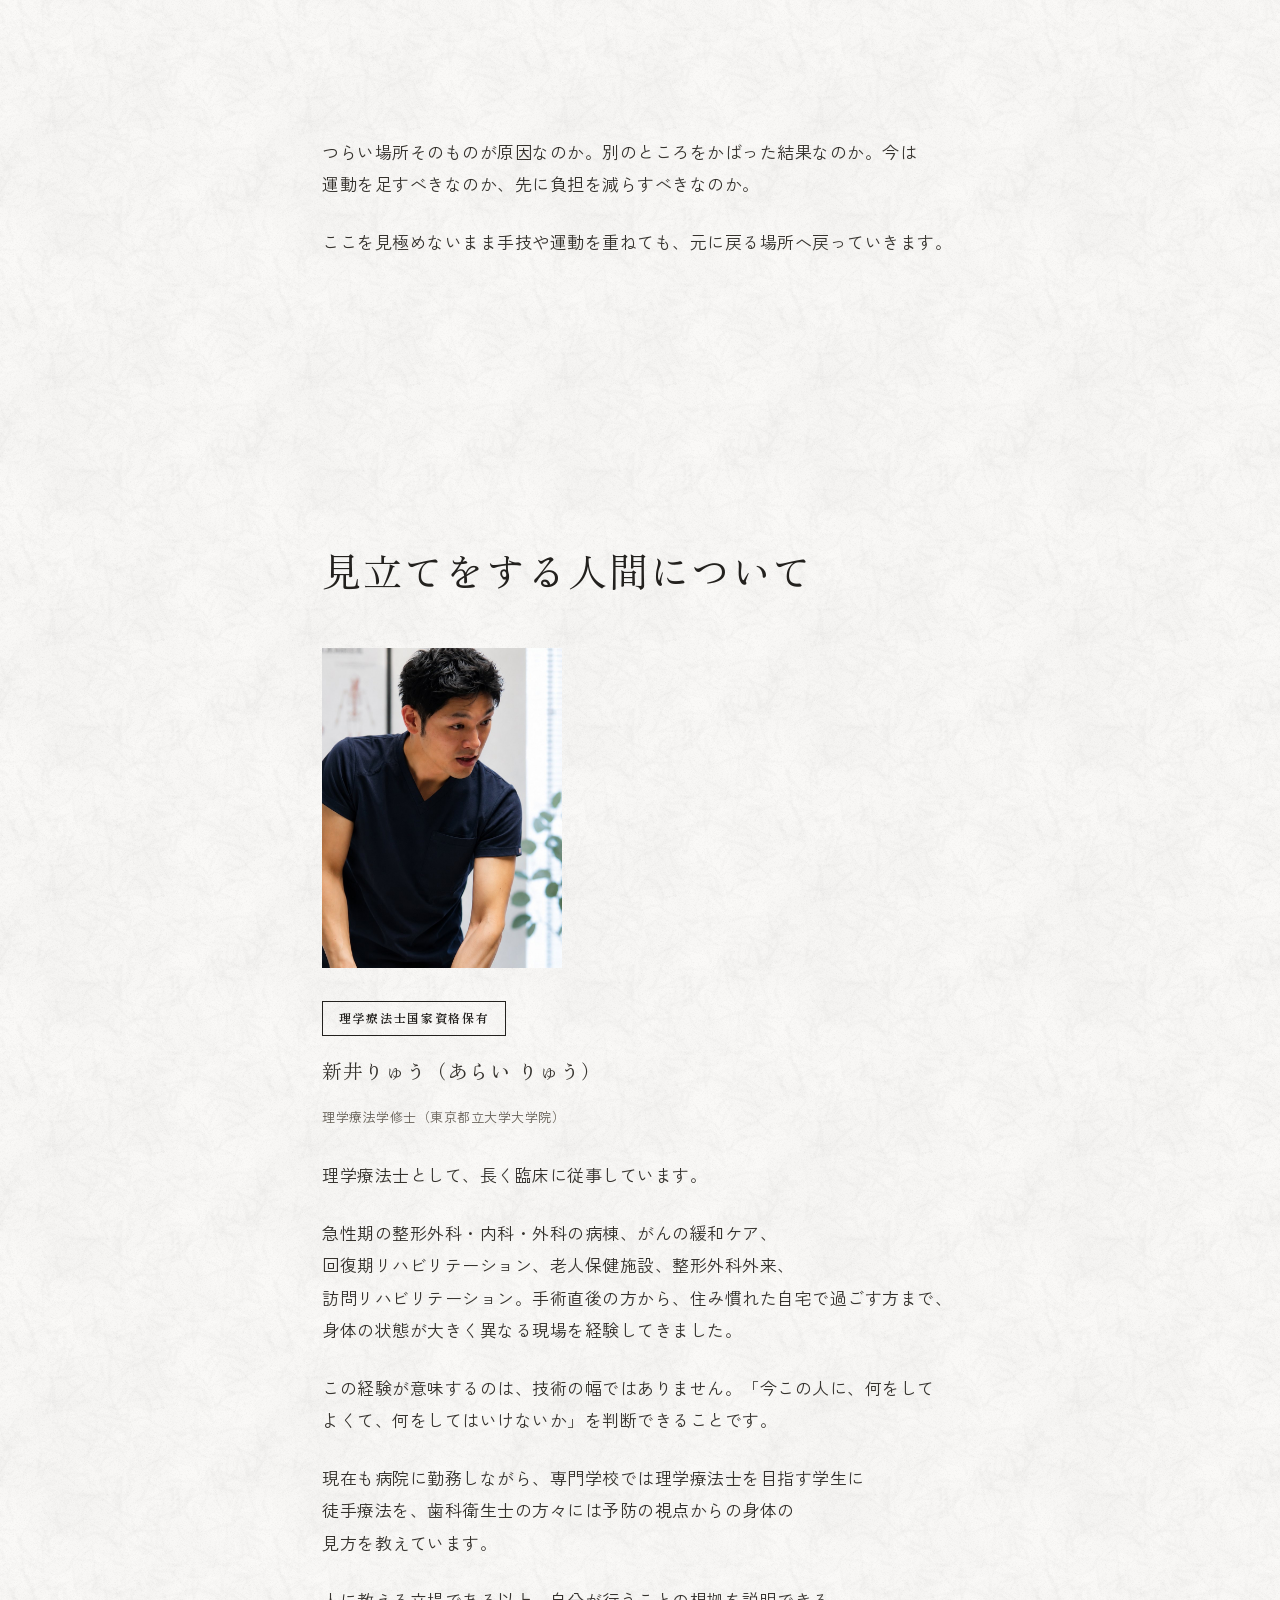
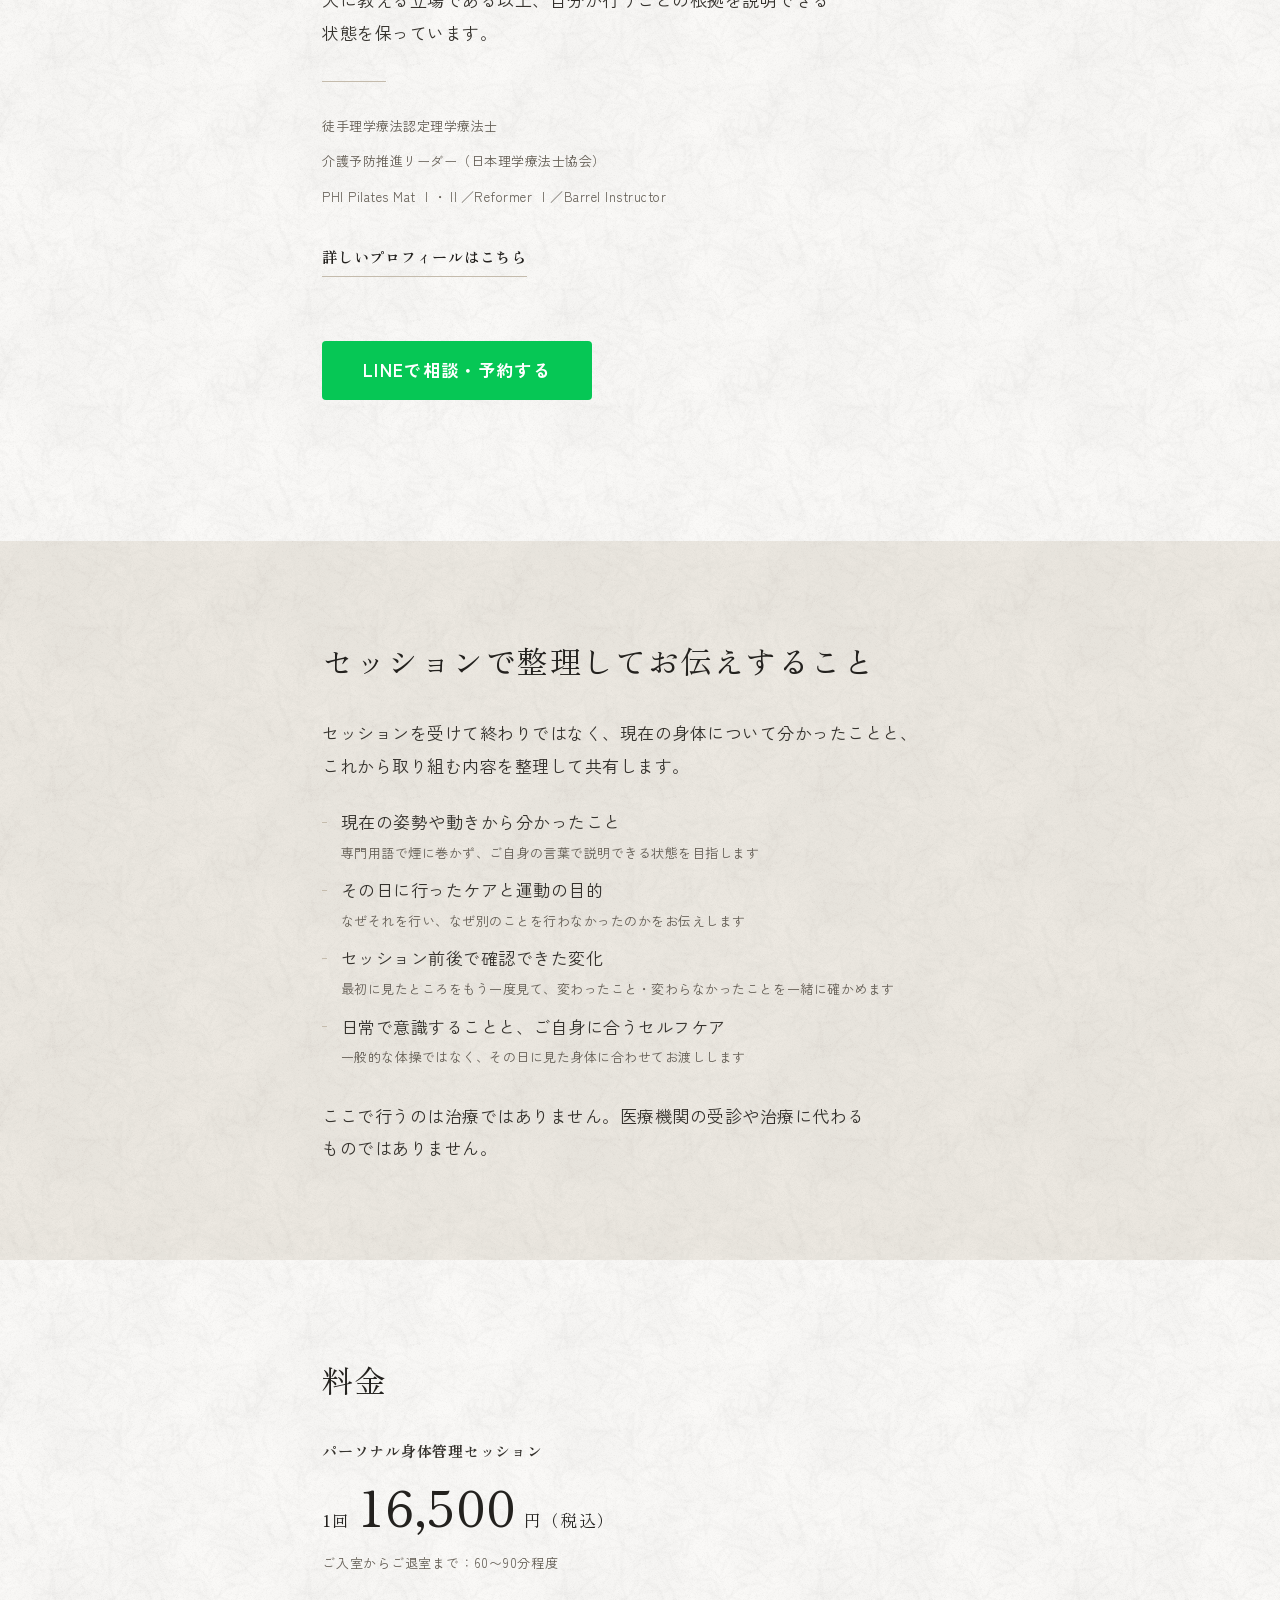
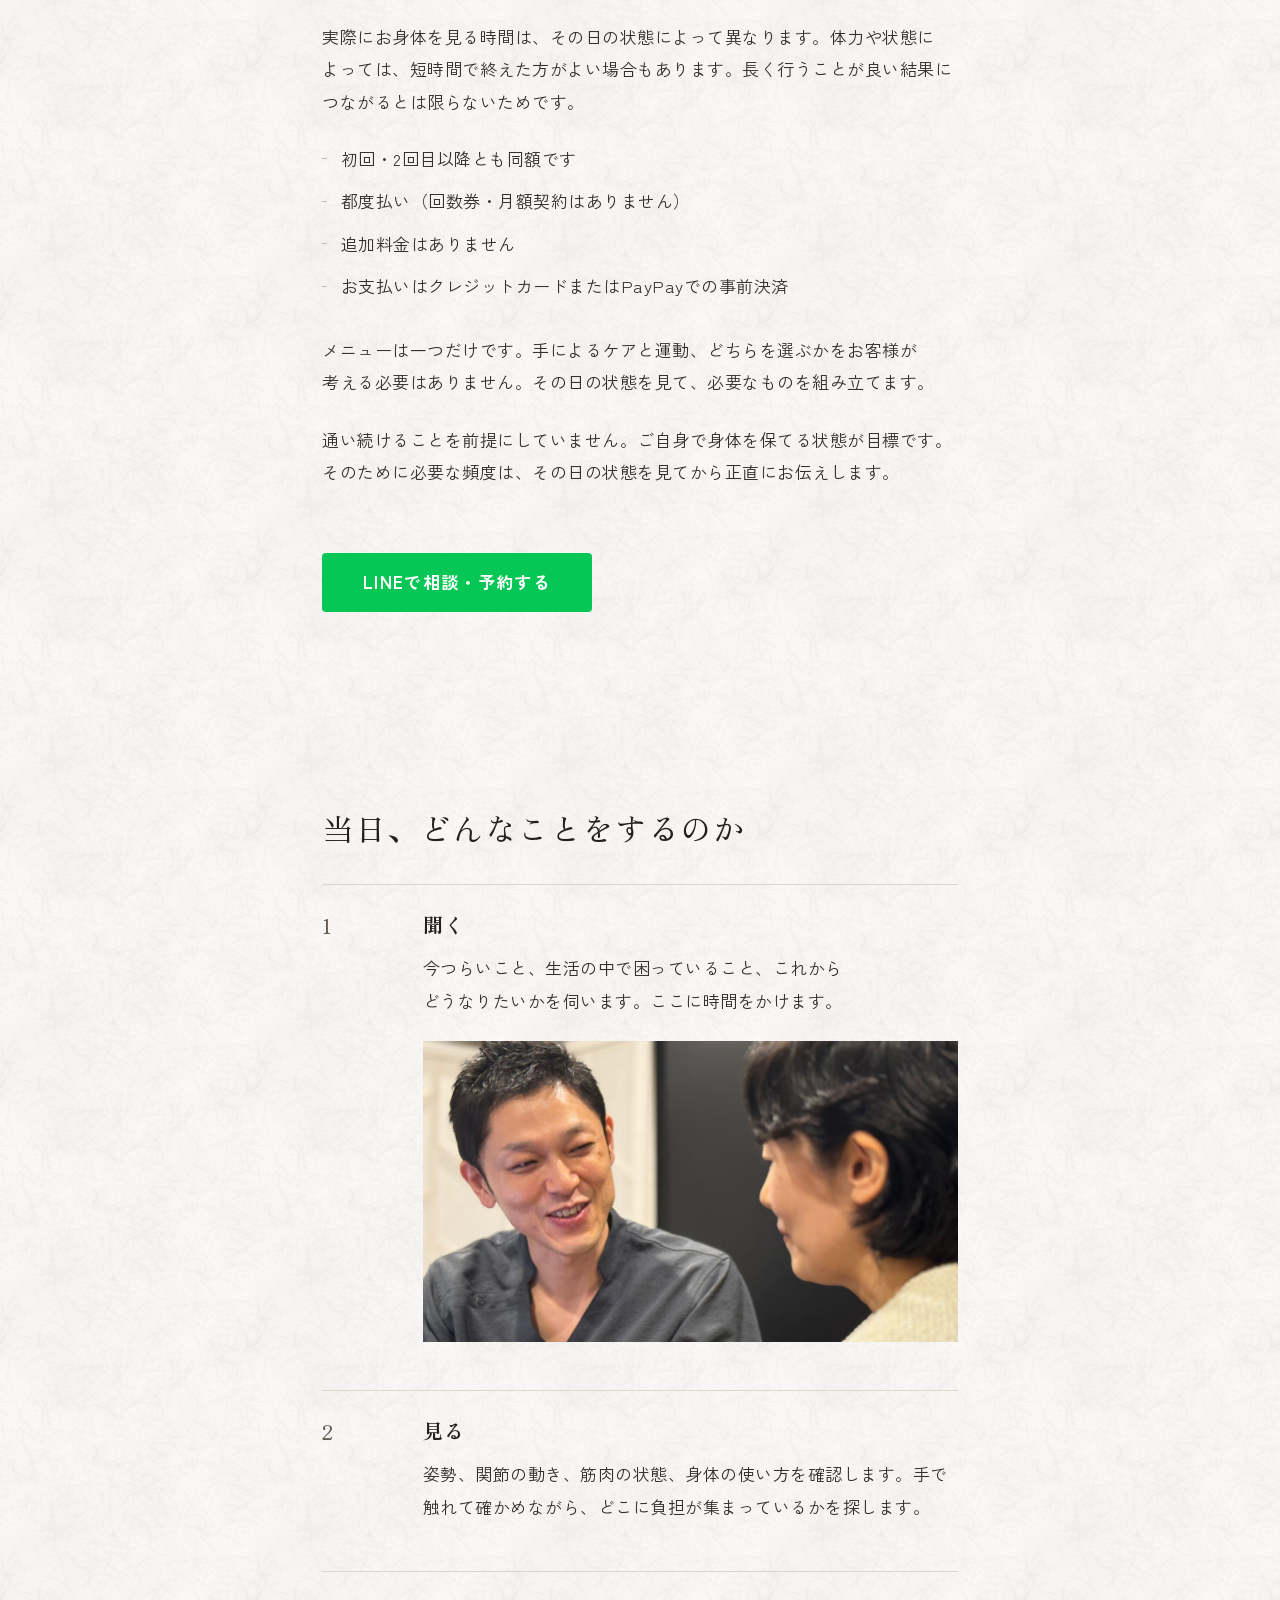
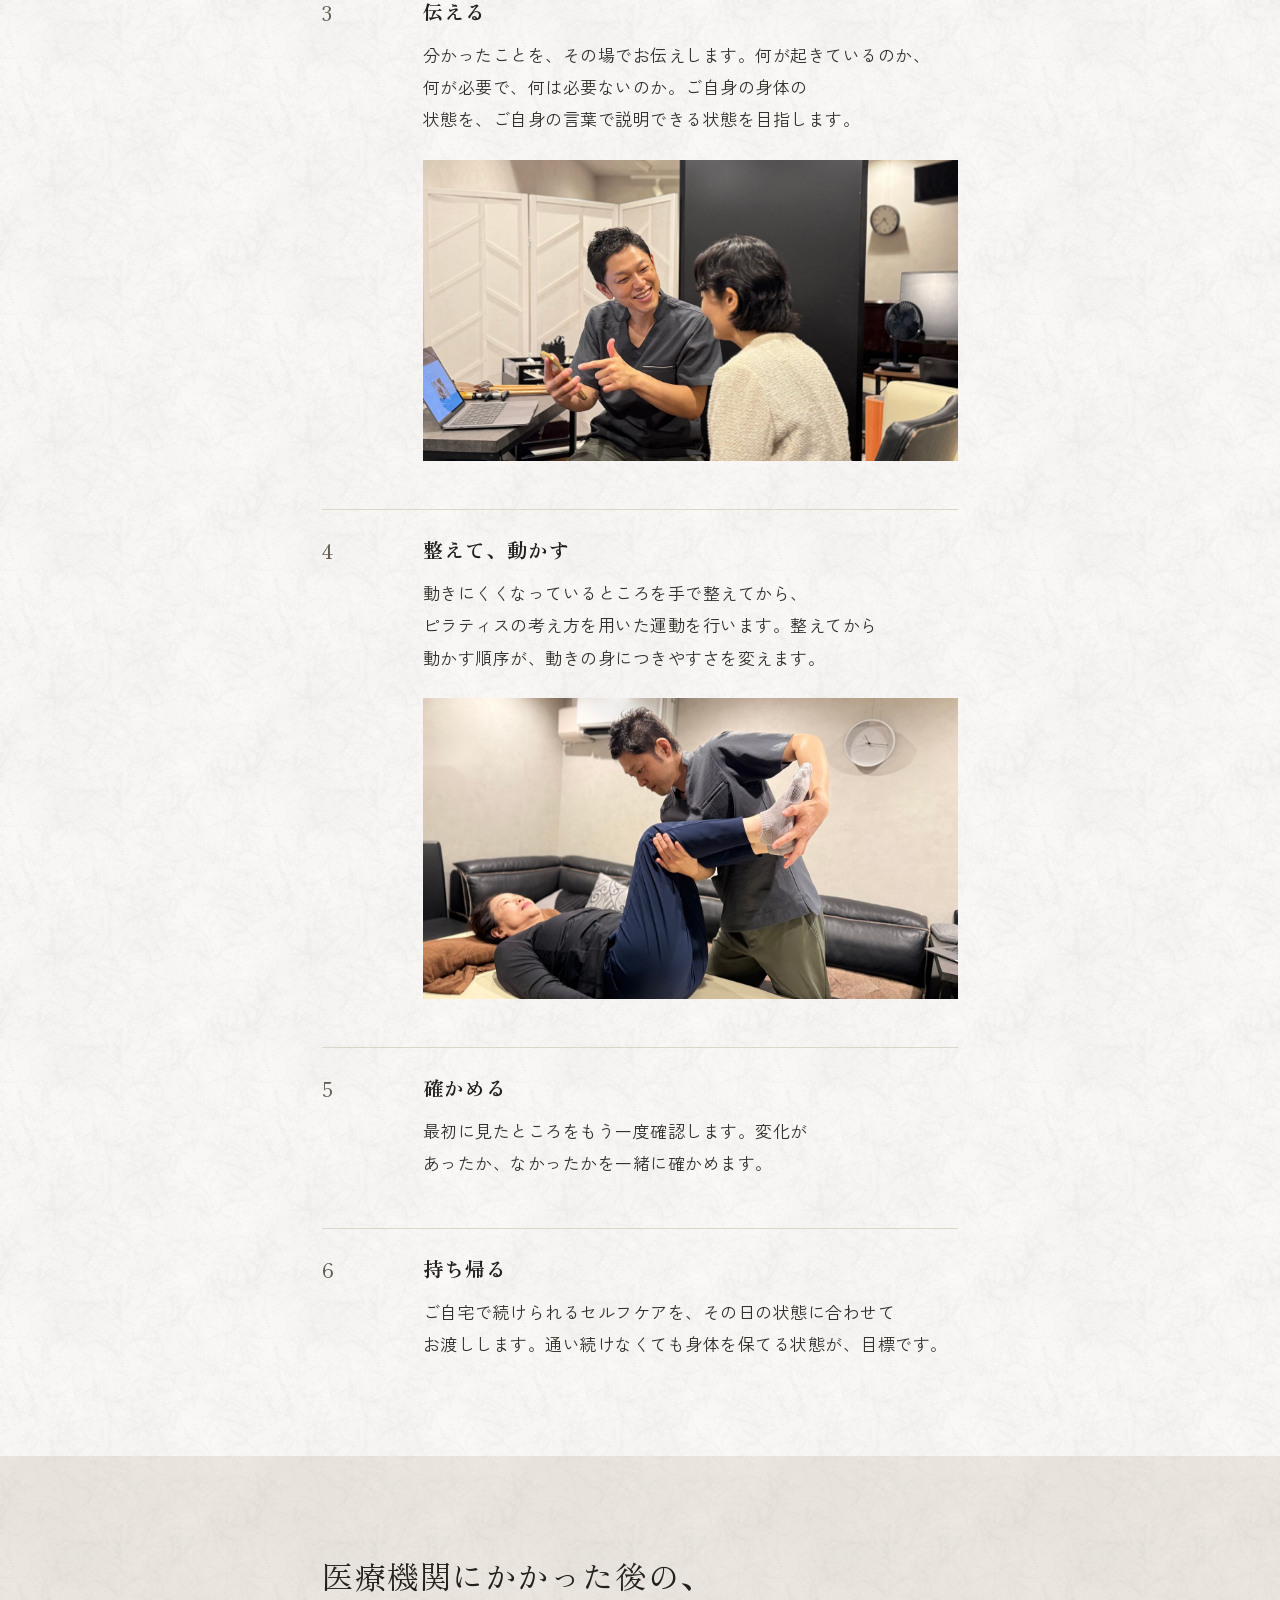
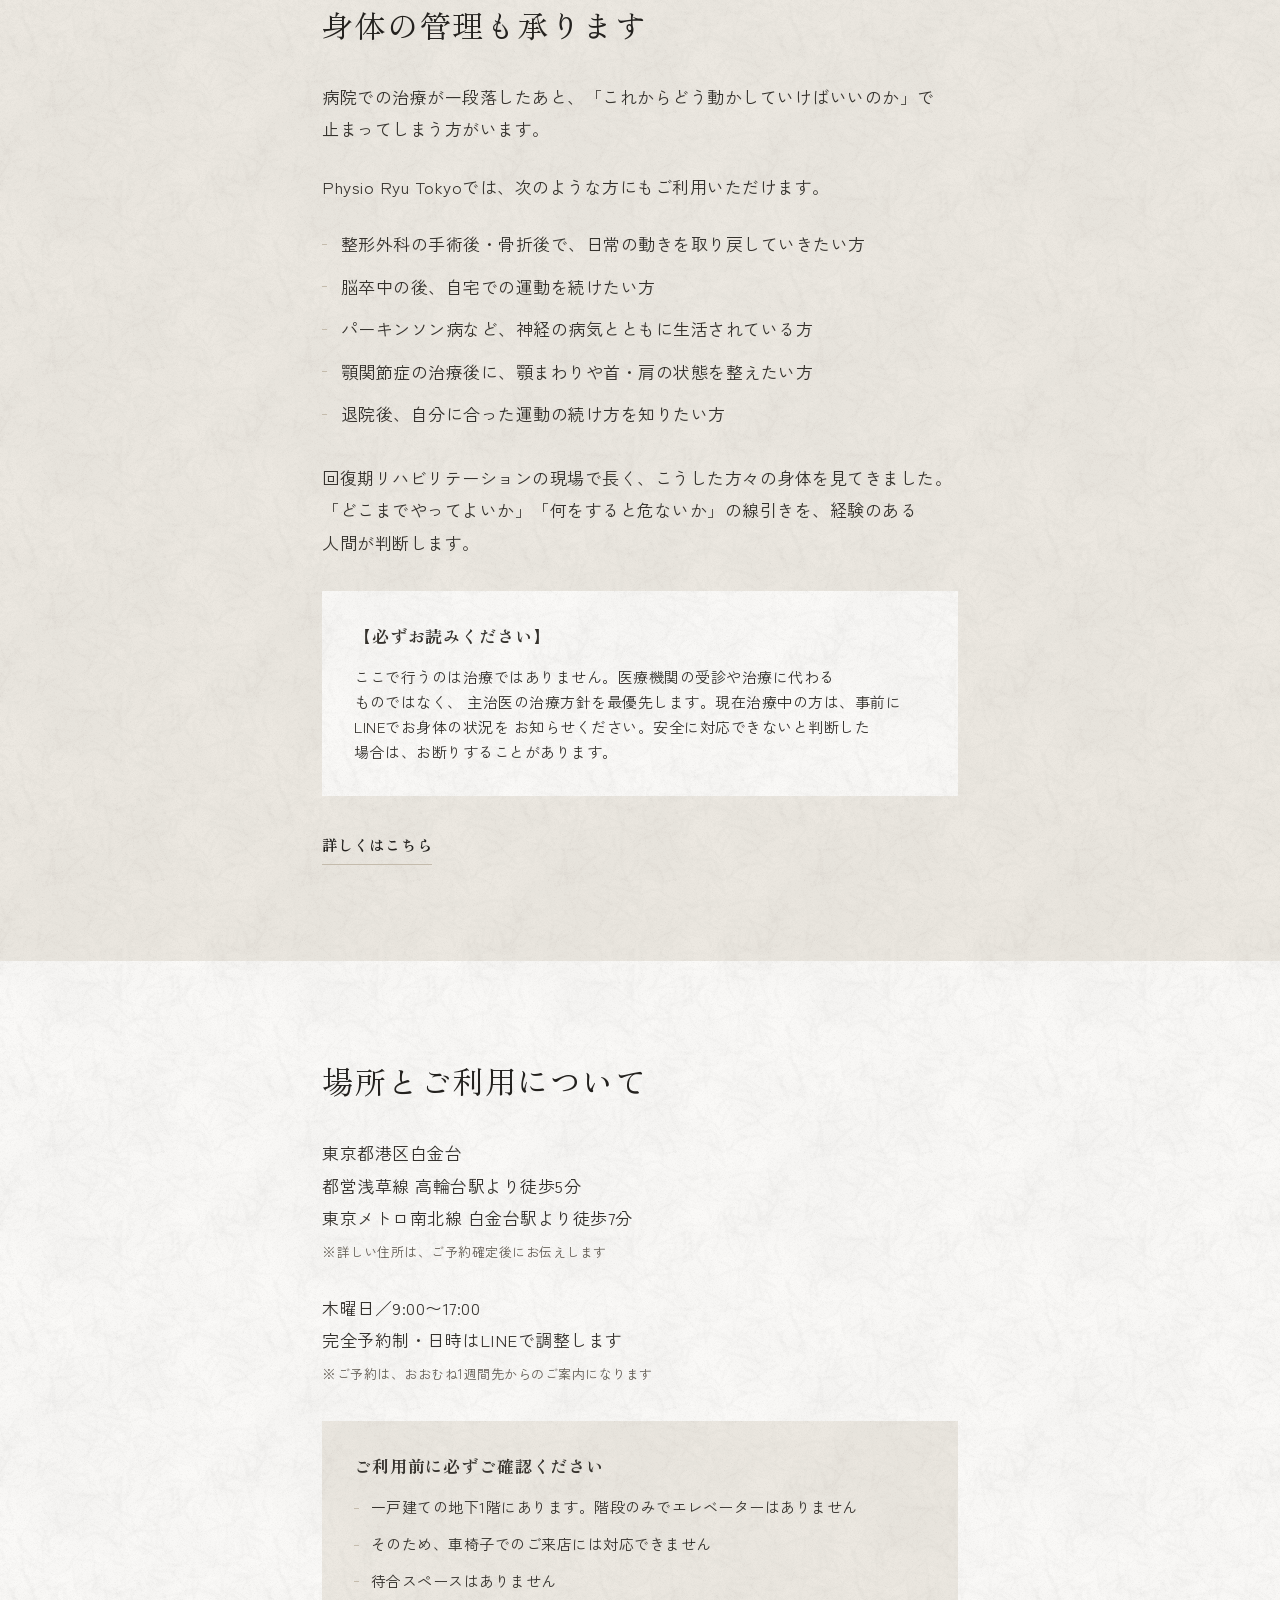
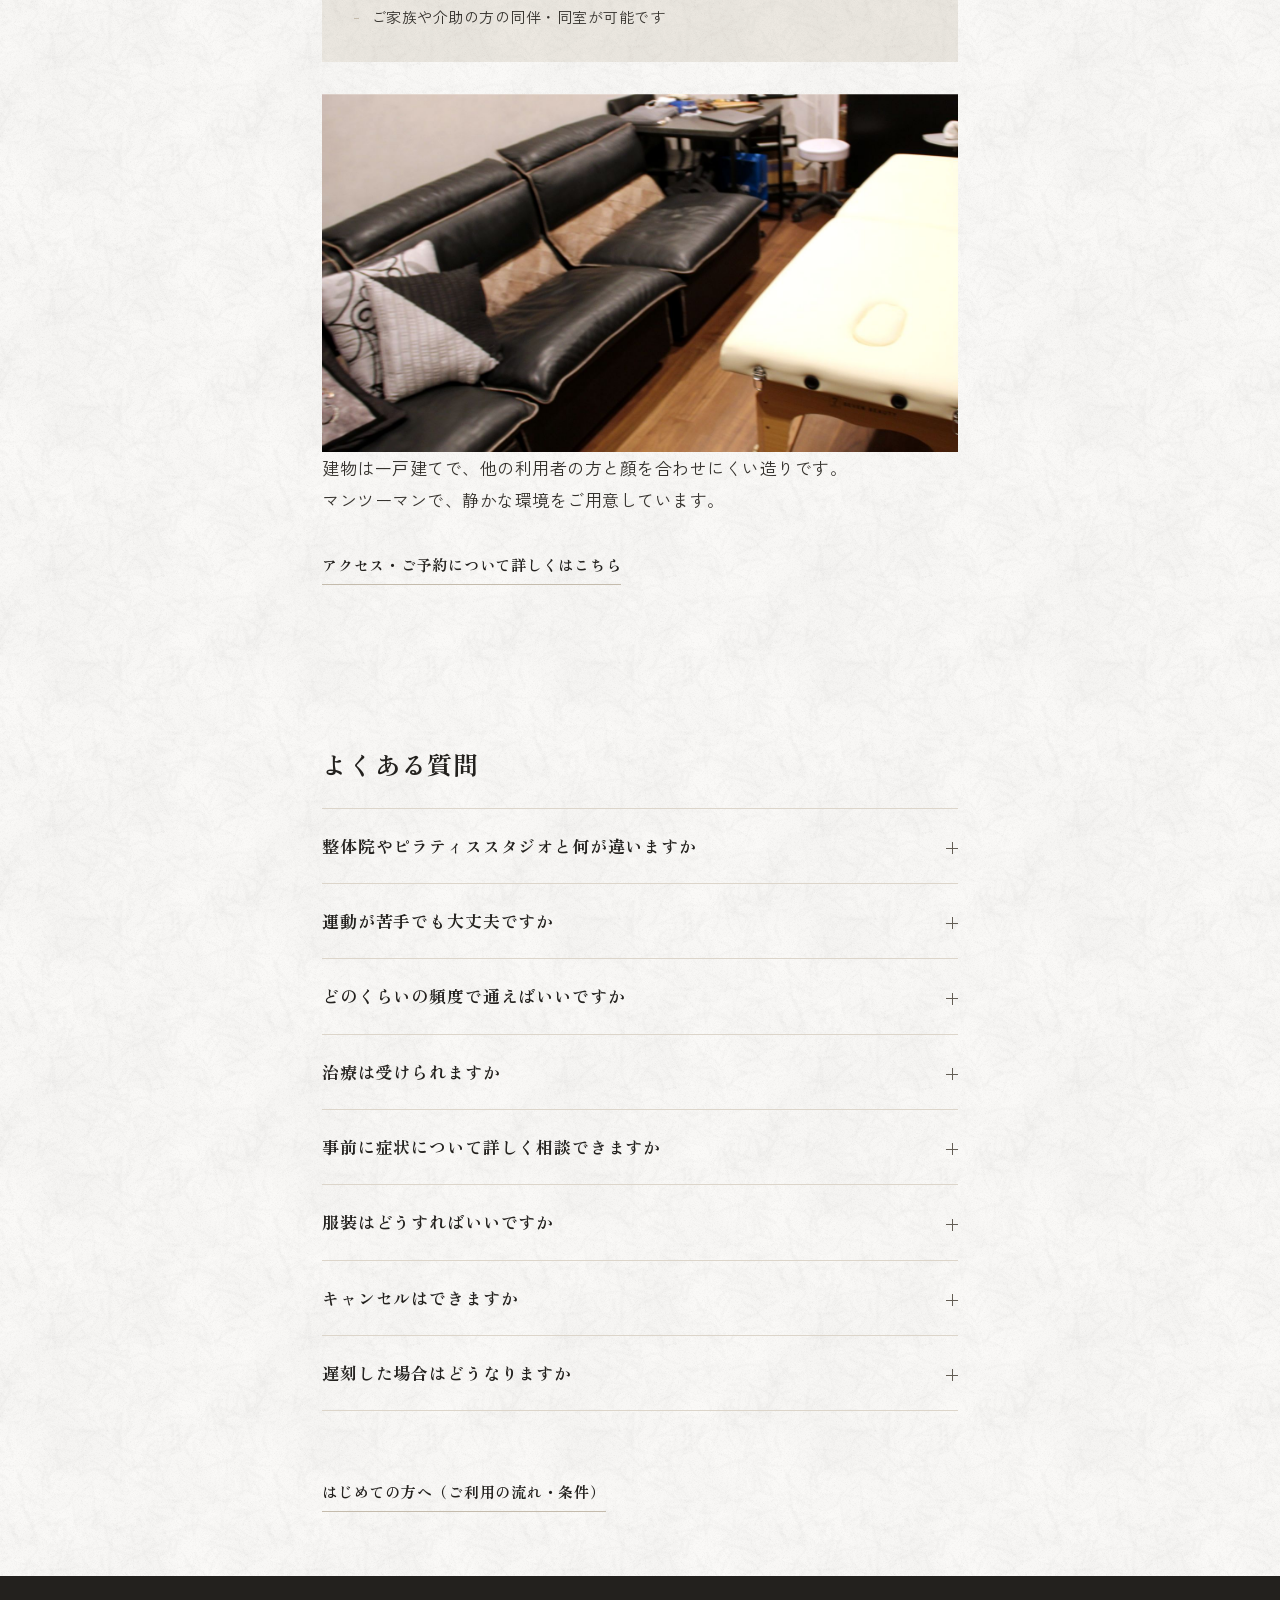
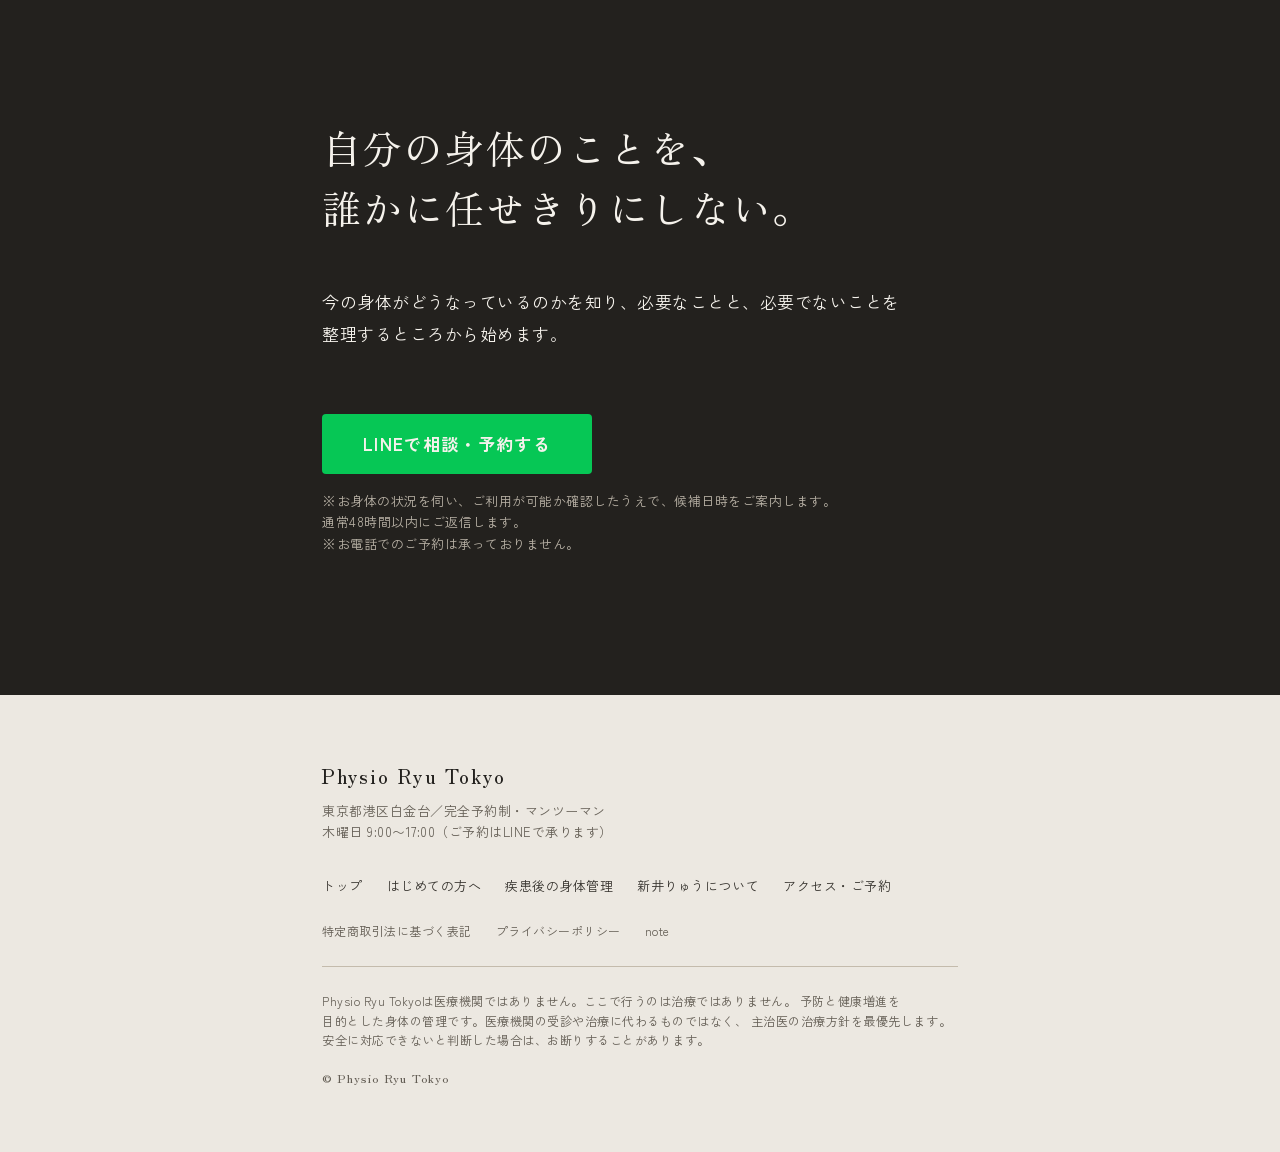
==== commit a18aa6fa: "先頭の帯を「無人の部屋」から「施術中の一対一の様子」に変えた 部屋の写真は、拡大するたびに新しい問題が出た。最初は寄りすぎた構図、 次はベッド・椅子・ソファが入る構図に変えたが、帯を大きくしたことで " ====
--- a/physio-ryu-tokyo/index.html
+++ b/physio-ryu-tokyo/index.html
@@ -66,14 +66,21 @@
      → 条件 → 価格 → CTA。
      「メニューを決めてから見るのではない」ことを、読ませずに図で伝えるのが狙い。
 
-     先頭の帯は「場所の空気」だけを担当させ、文章は載せない。
+     先頭の帯は文章を載せず、写真だけを担当させる。
      全面写真にすると価格と条件が1画面ぶん遠くなり、
      主コピーも短いスローガンに置き換わってしまうため、帯にとどめている。
-========================================================================== -->
+
+     帯の写真は「空っぽの部屋」ではなく「一対一で見てもらえる様子」にしている。
+     最初は無人の部屋の写真を使っていたが、部屋を大きく見せるほど
+     生活感のある物（配線・ポーチなど）まで写り込んでしまい、
+     どの角度で撮り直しても解決しなかった。
+     一人でやる「見立て」の事業では、主役は部屋ではなく人であるべき、
+     という以前の競合分析の結論とも合う。すでに他のページで使っている
+     施術写真（after-check.jpg）を、そのままここにも使っている -->
 <!-- 写真を差し替えたら、英字のコントラストを測り直すこと
      （覆いの濃さは、いまの写真で実測して決めている） -->
 <section class="hero-band" data-cta-hide>
-  <img class="hero-band__img" src="images/studio-band.jpg" alt="白金台のスタジオ">
+  <img class="hero-band__img" src="images/studio-band.jpg" alt="脚の動く範囲を確かめている場面">
   <div class="hero-band__scrim"></div>
   <p class="hero-band__tag">MOVEMENT &amp; BODY CARE</p>
 </section>
--- a/physio-ryu-tokyo/css/style.css
+++ b/physio-ryu-tokyo/css/style.css
@@ -429,10 +429,10 @@
    svh が効かない環境のために vh も先に書き、min/max で挟んでいる。 */
 .hero-band {
   position: relative;
-  height: 38vh;
-  height: 38svh;
-  min-height: 200px;
-  max-height: 340px;
+  height: 46vh;
+  height: 46svh;
+  min-height: 230px;
+  max-height: 400px;
   overflow: hidden;
   background: var(--ink);      /* 画像が届くまでの地。白い箱が一瞬出るのを防ぐ */
 }
@@ -473,7 +473,7 @@
 .hero--under { padding-top: var(--sp-6); }
 
 @media (min-width: 900px) {
-  .hero-band { height: 42vh; height: 42svh; max-height: 420px; }
+  .hero-band { height: 50vh; height: 50svh; max-height: 480px; }
   .hero-band__tag { left: var(--sp-8); bottom: var(--sp-6); font-size: 12px; }
 }
 
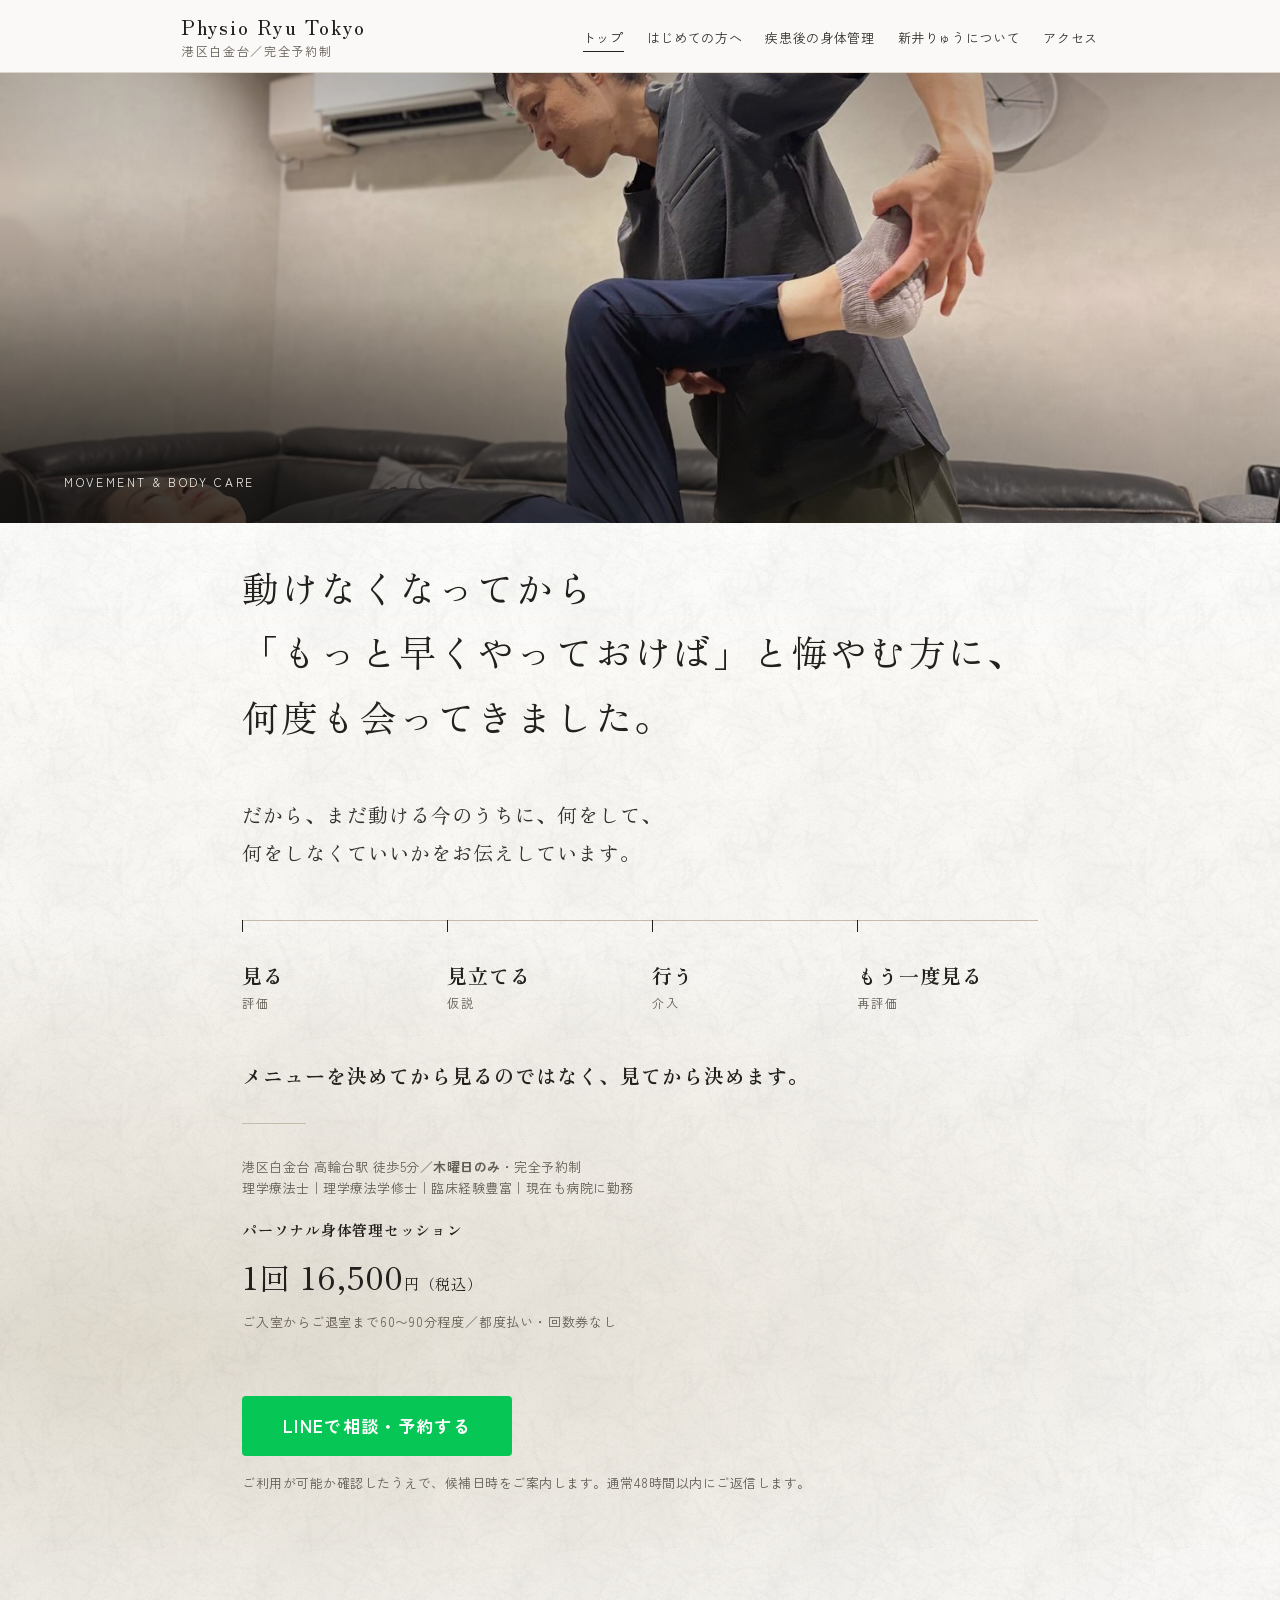
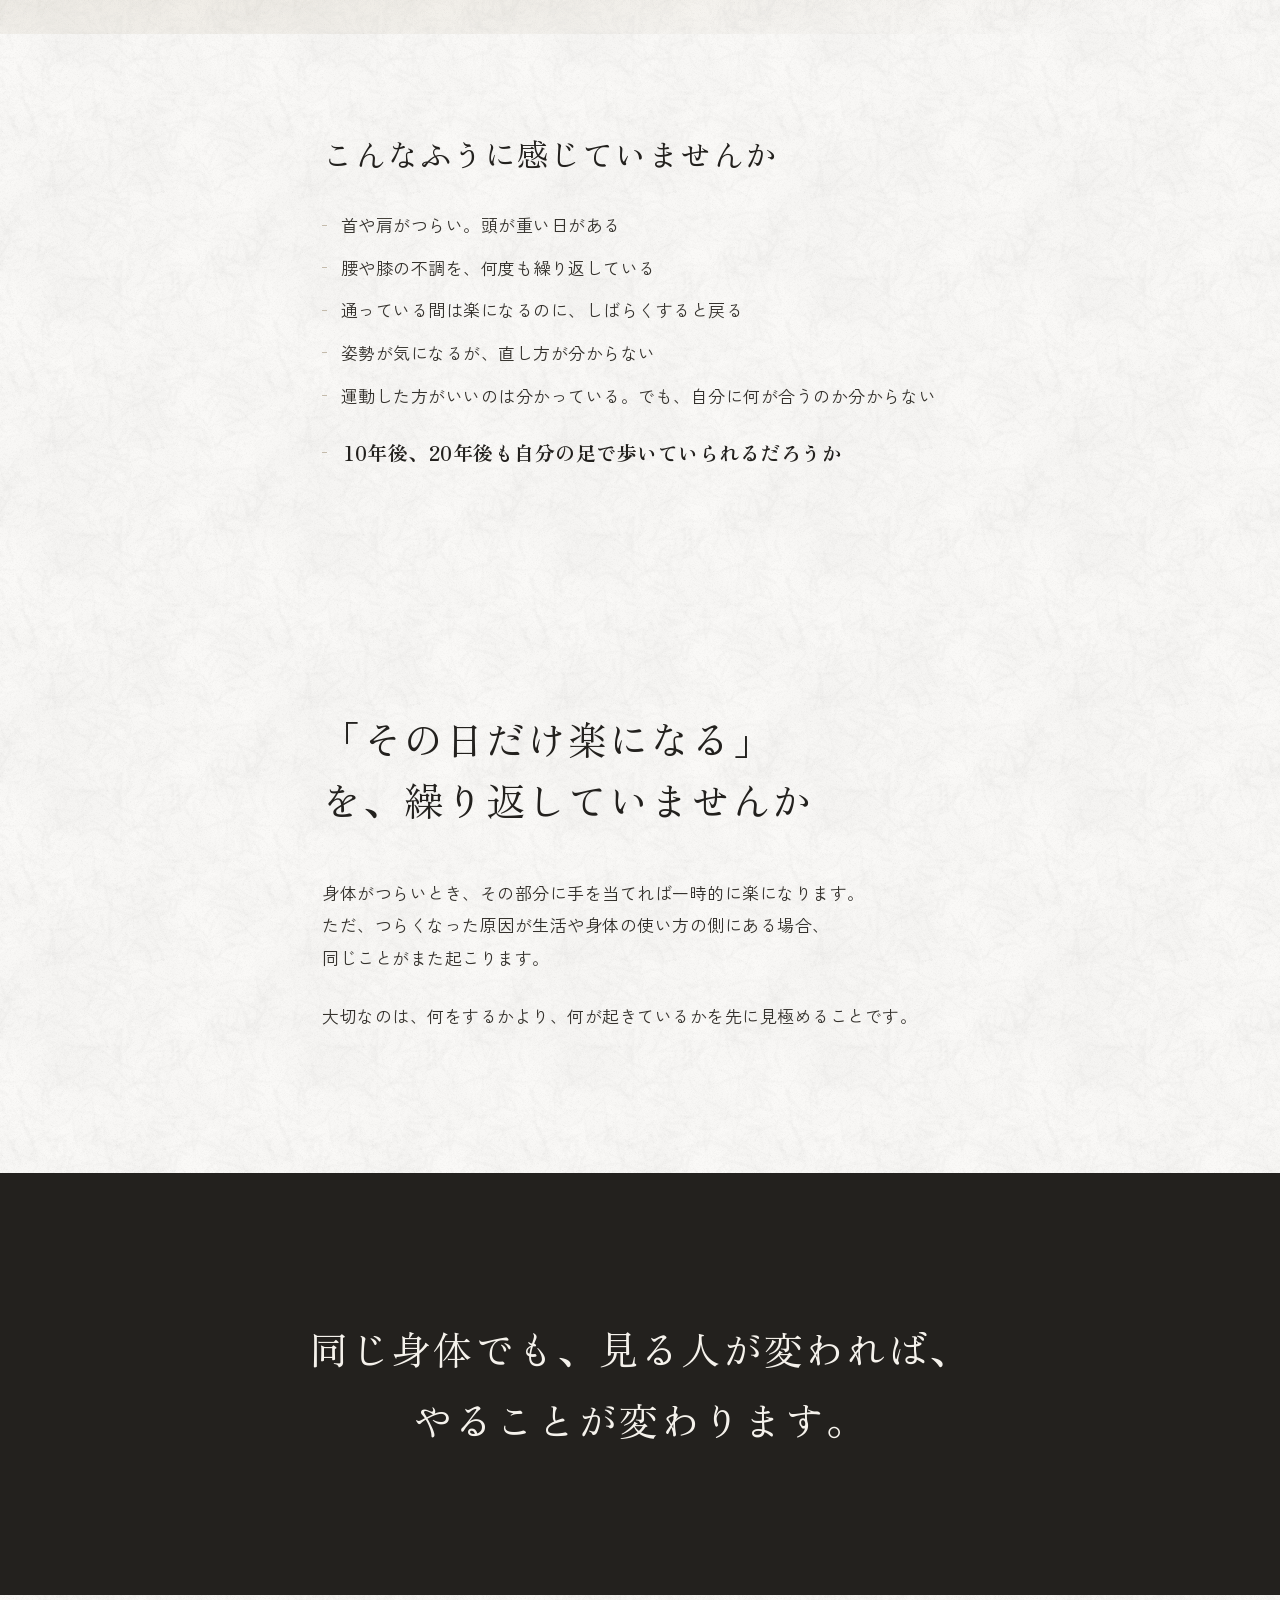
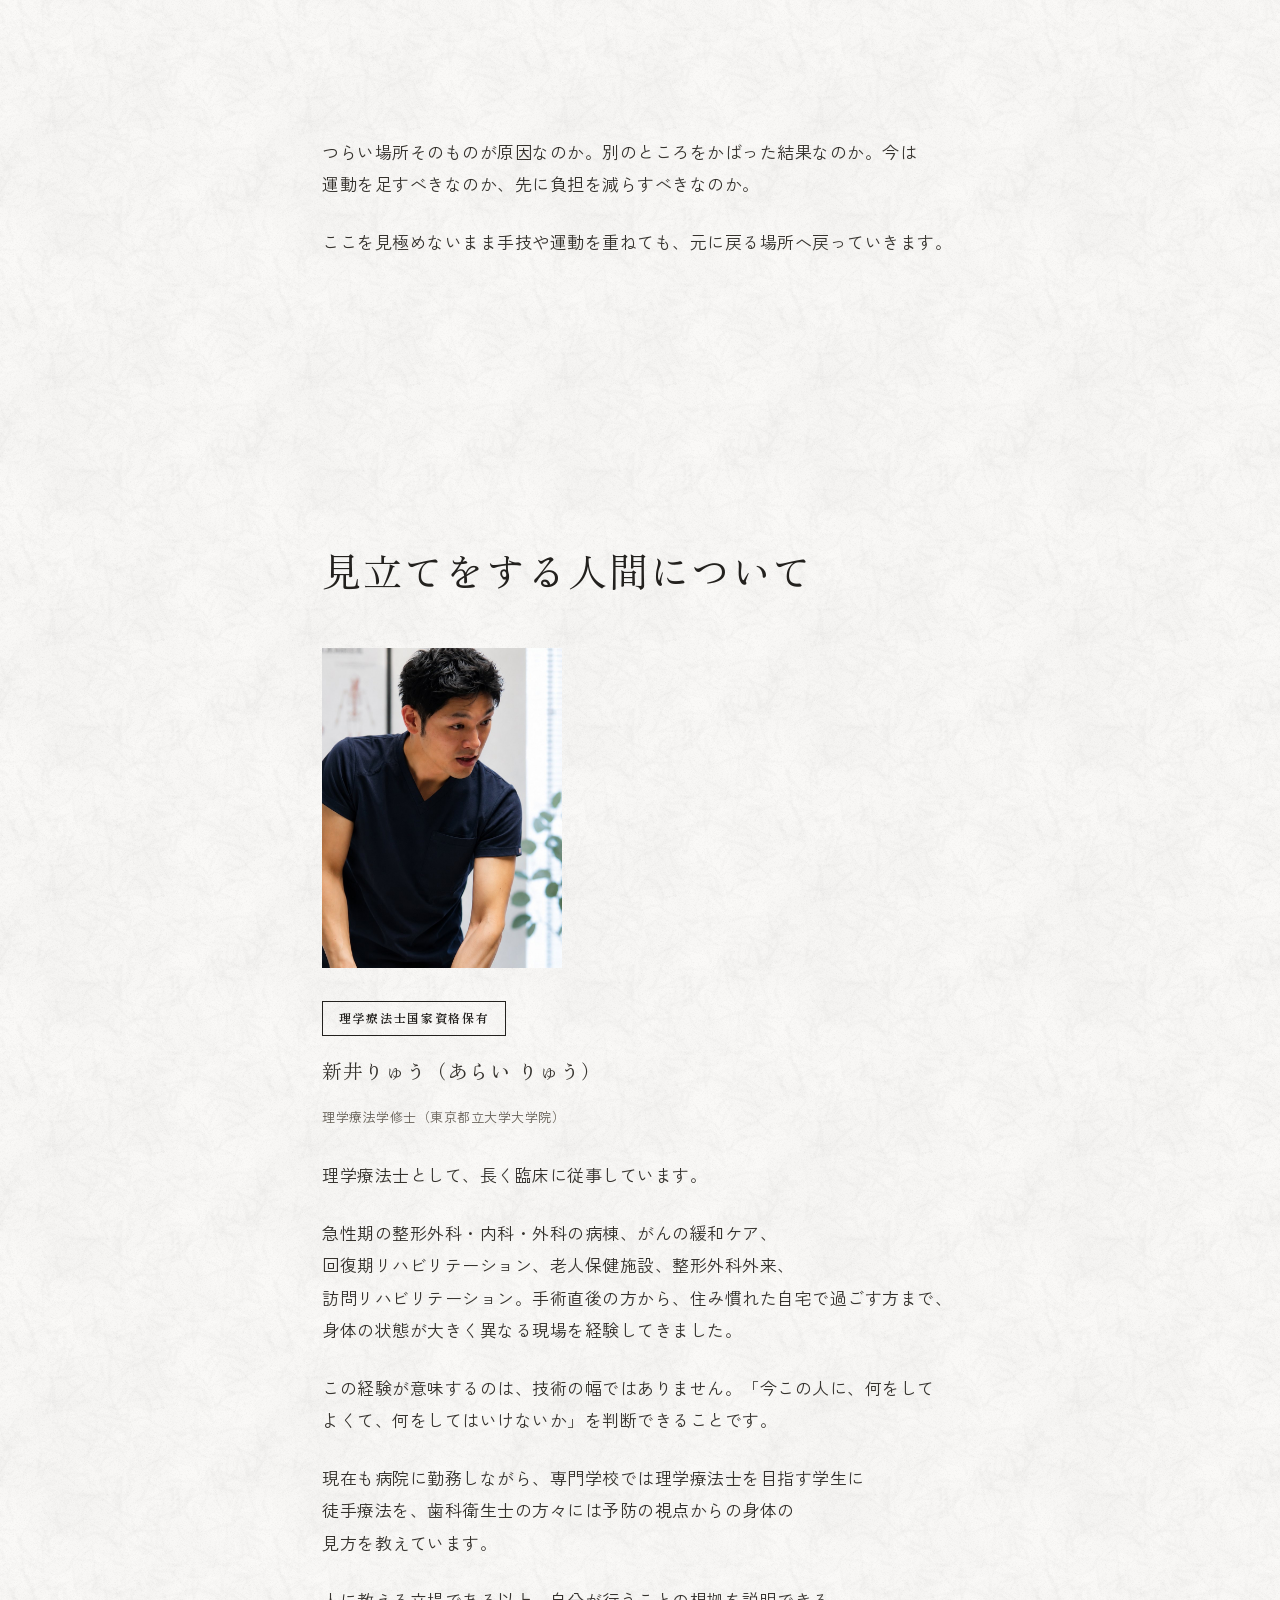
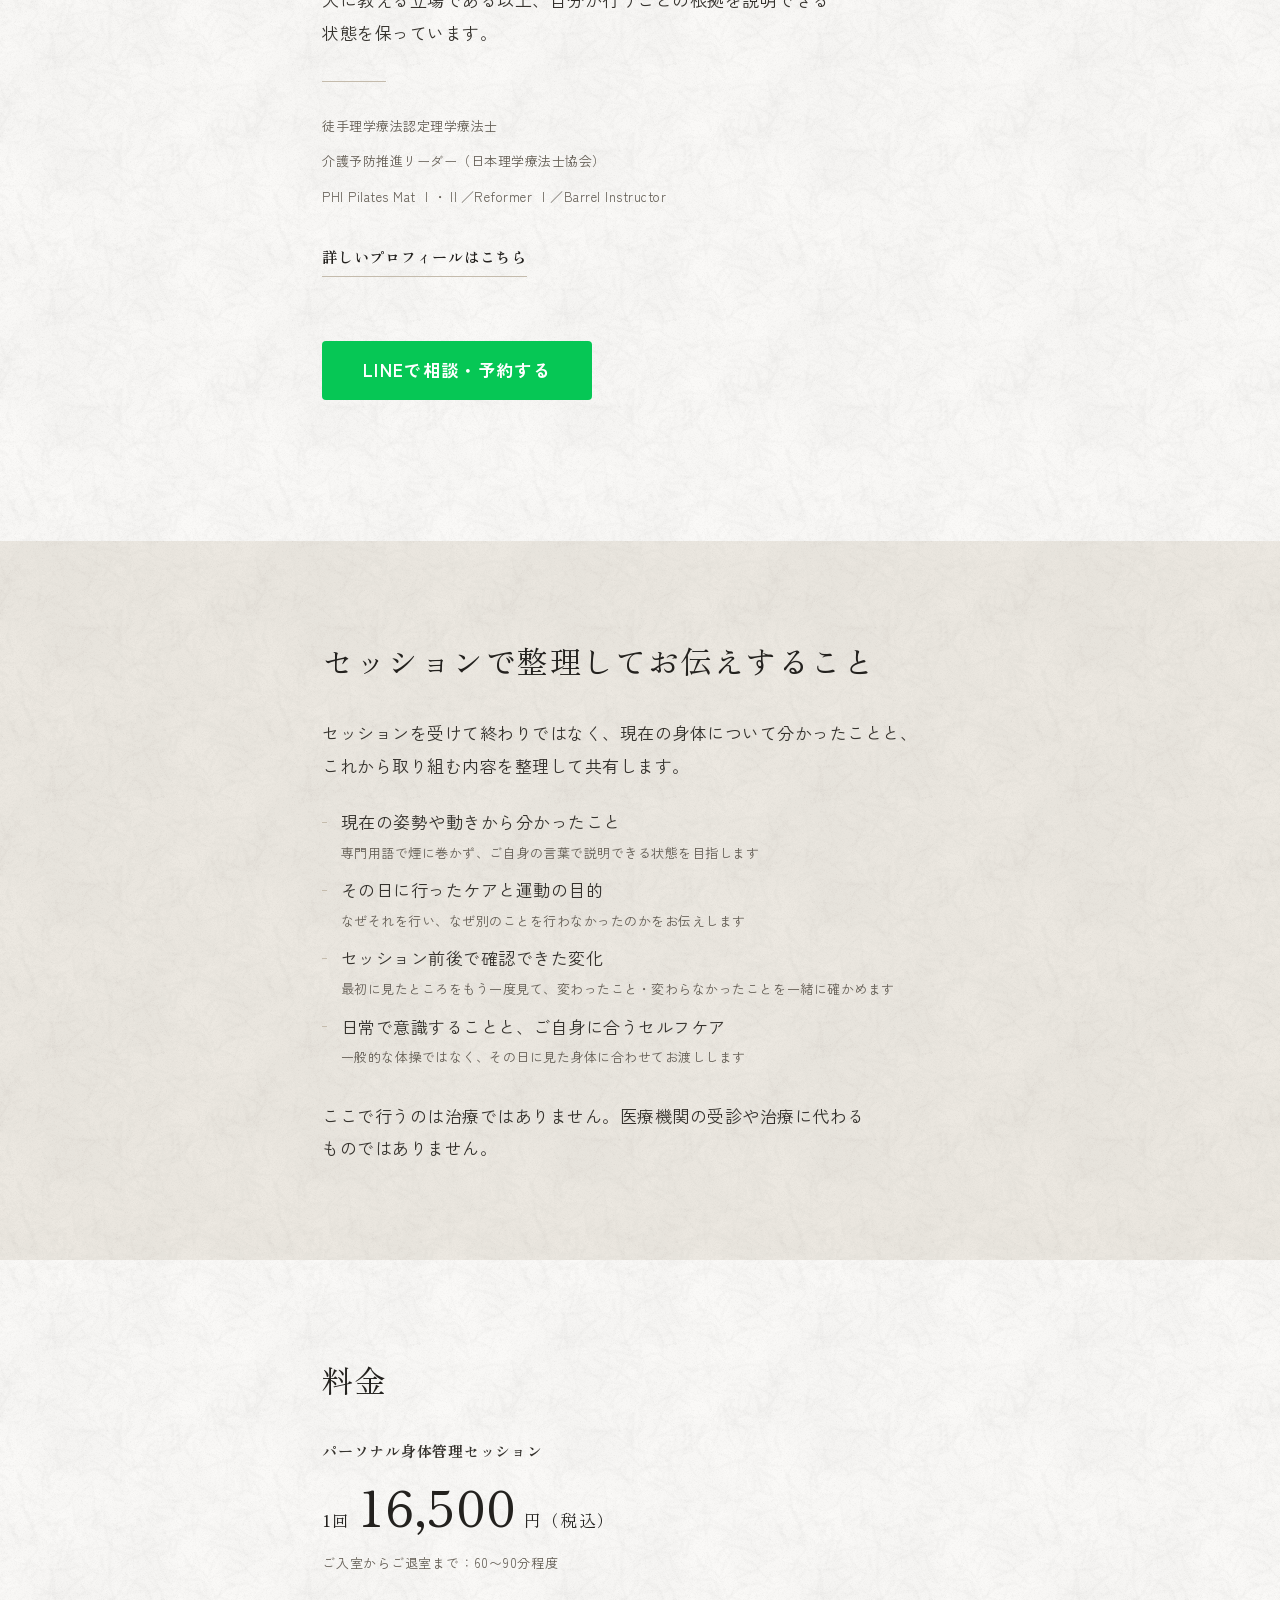
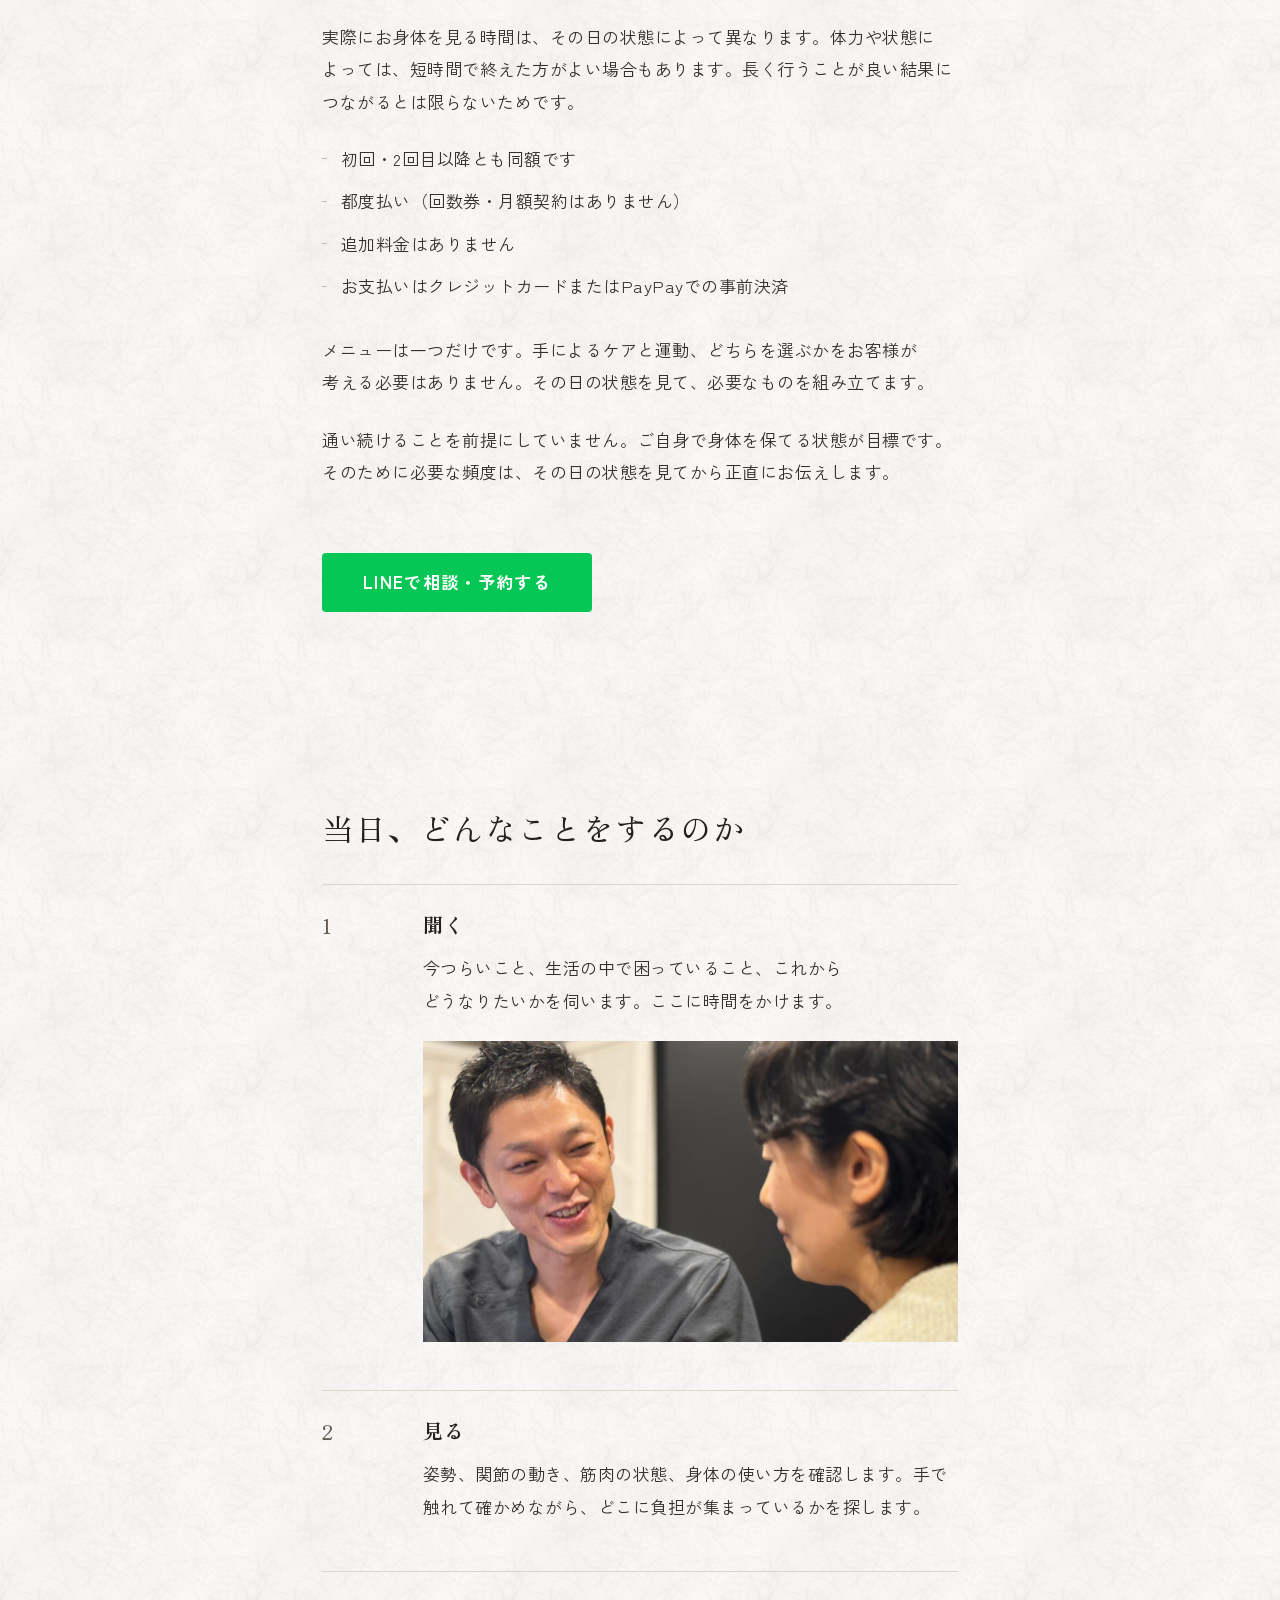
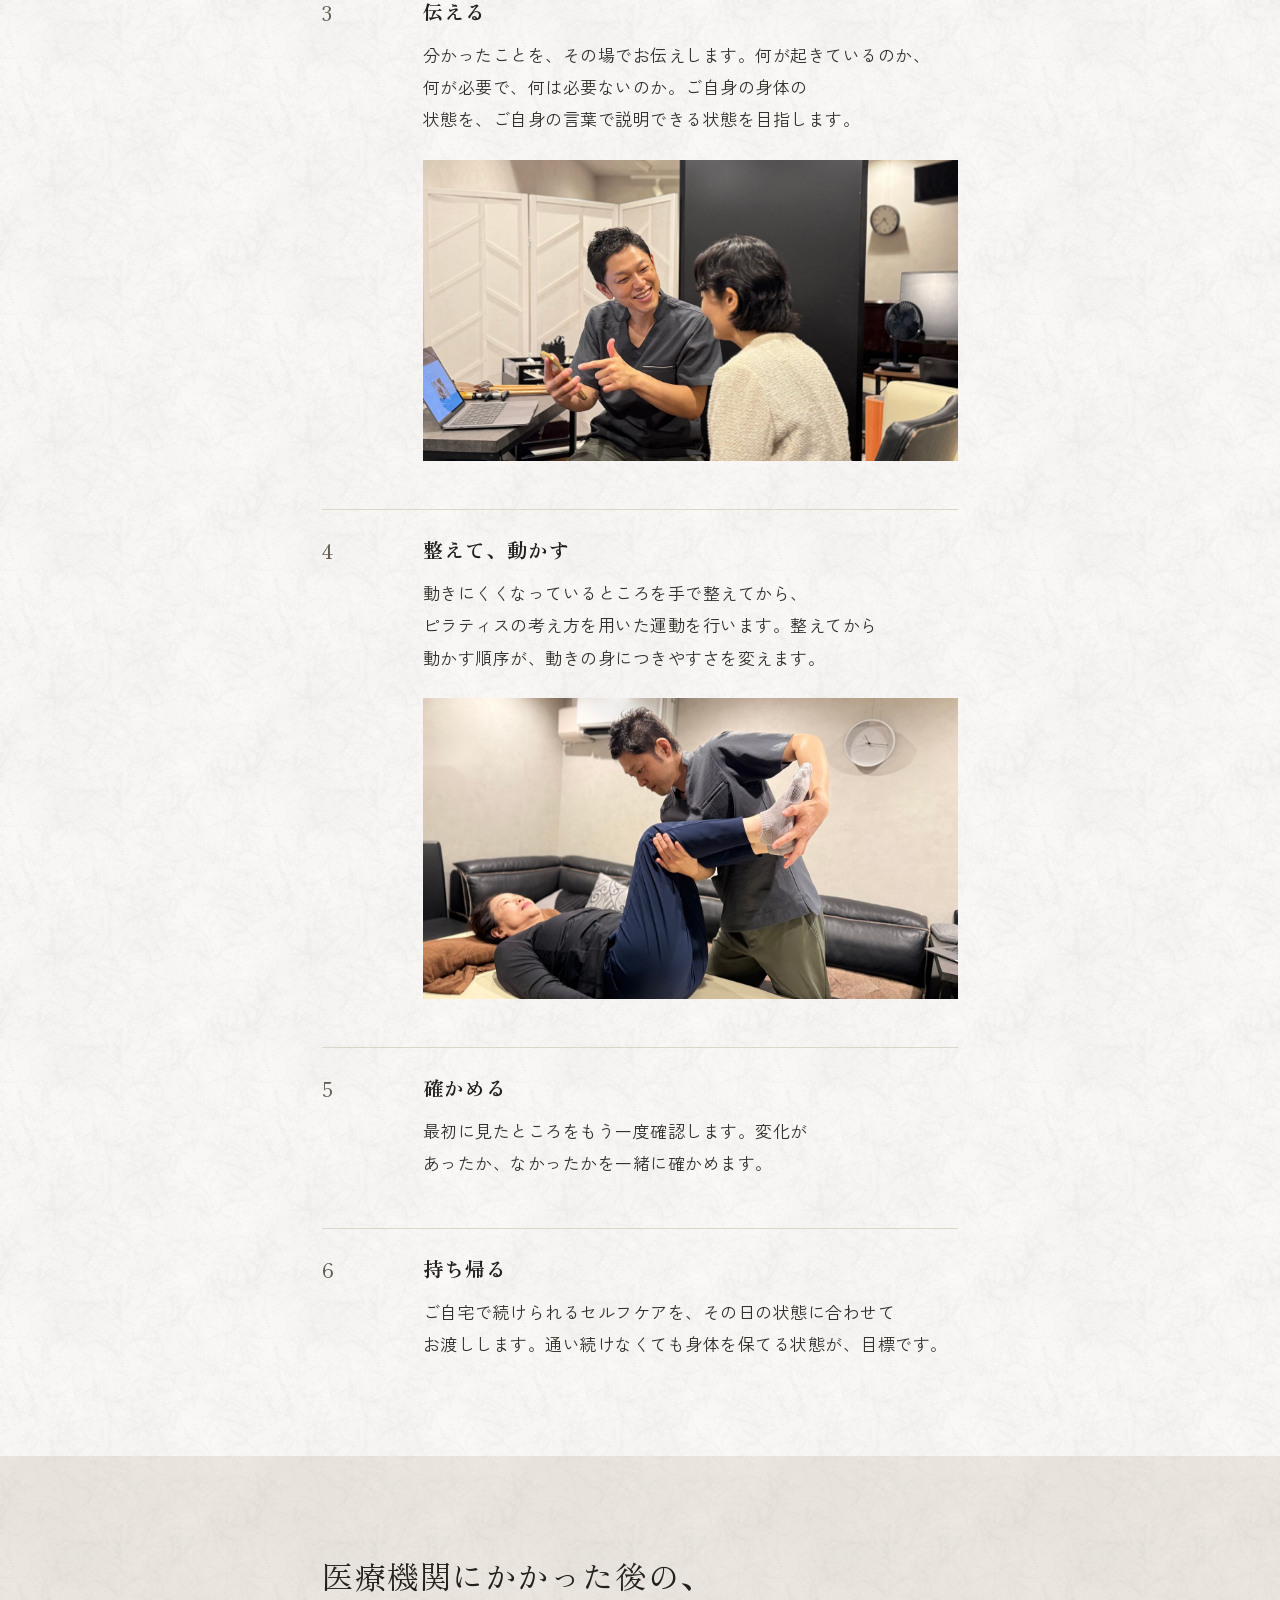
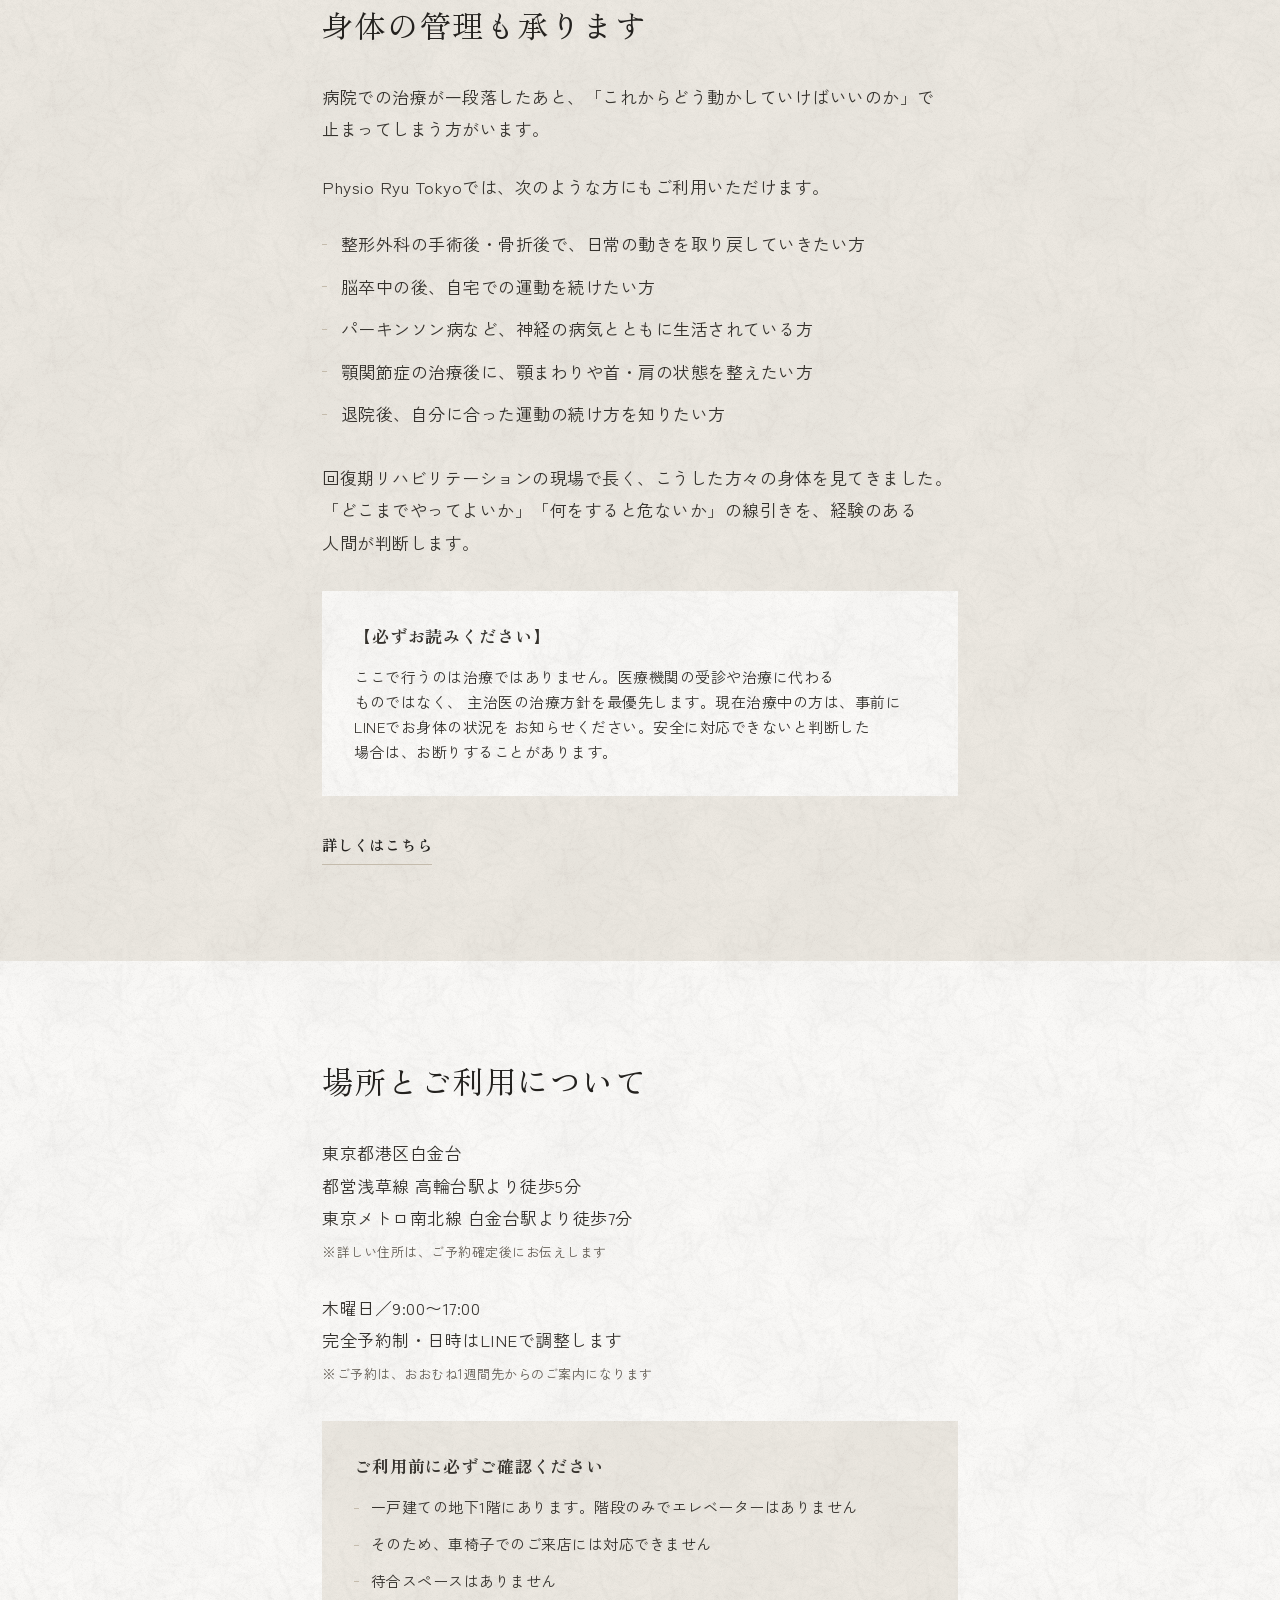
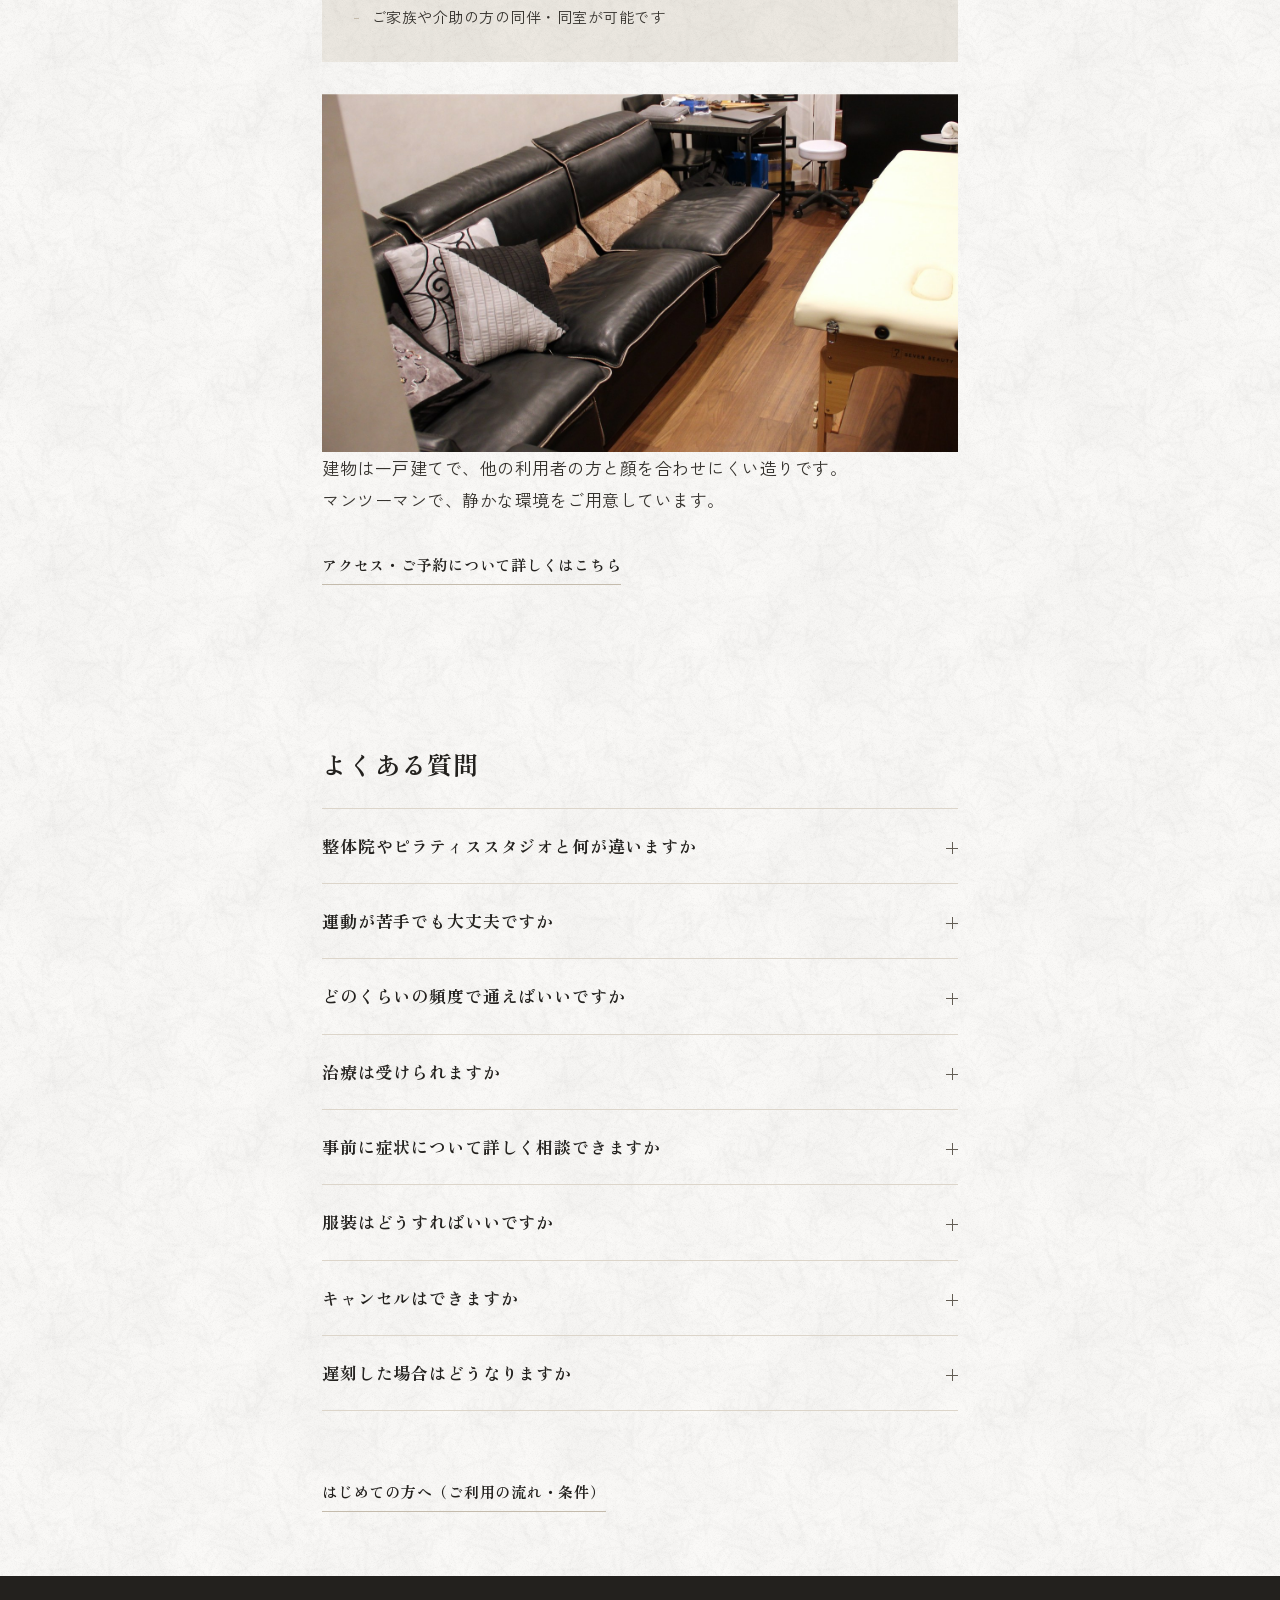
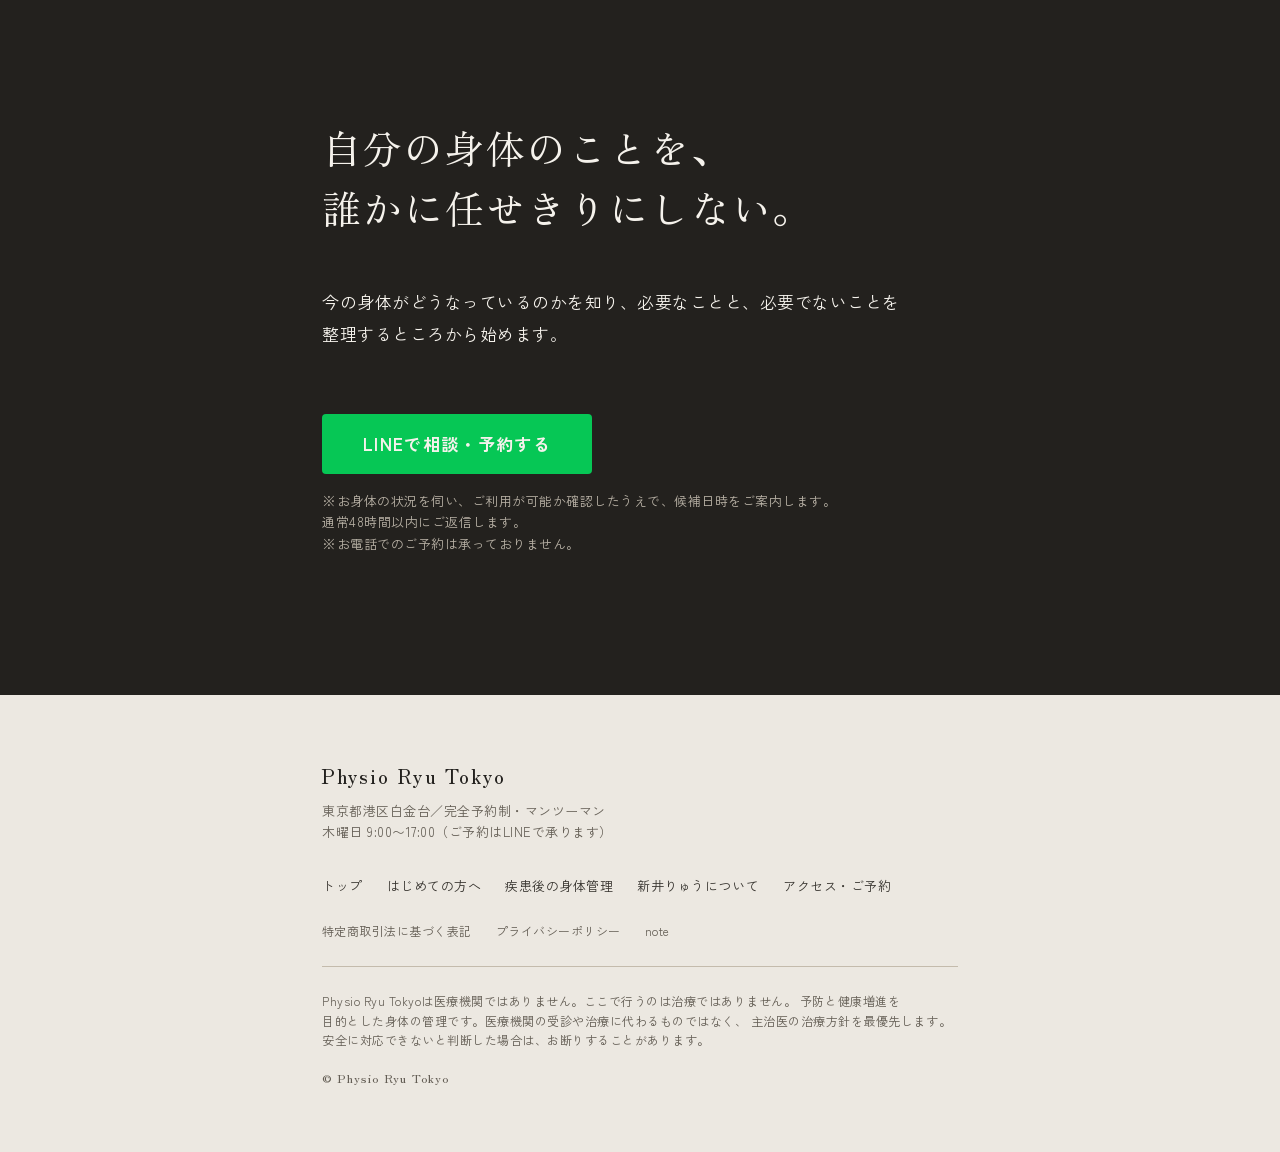
==== commit 47783496: "fix: session-explain.jpgの代替テキストを実際の写真内容に合わせて修正 「新井りゅうについて」の顔写真の見え方を確認する過程で、トップ⑦「伝える」の 写真に付けていた alt「骨" ====
--- a/physio-ryu-tokyo/index.html
+++ b/physio-ryu-tokyo/index.html
@@ -376,7 +376,7 @@
             分かったことを、その場でお伝えします。何が起きているのか、何が必要で、何は必要ないのか。ご自身の身体の状態を、ご自身の言葉で説明できる状態を目指します。
           </p>
         </div>
-        <figure class="ph ph--wide step__figure"><img class="ph__img" src="images/session-explain.jpg" alt="骨模型と画面を示しながら説明している場面"></figure>
+        <figure class="ph ph--wide step__figure"><img class="ph__img" src="images/session-explain.jpg" alt="画面を示しながら説明している場面"></figure>
       </li>
 
       <li class="step">
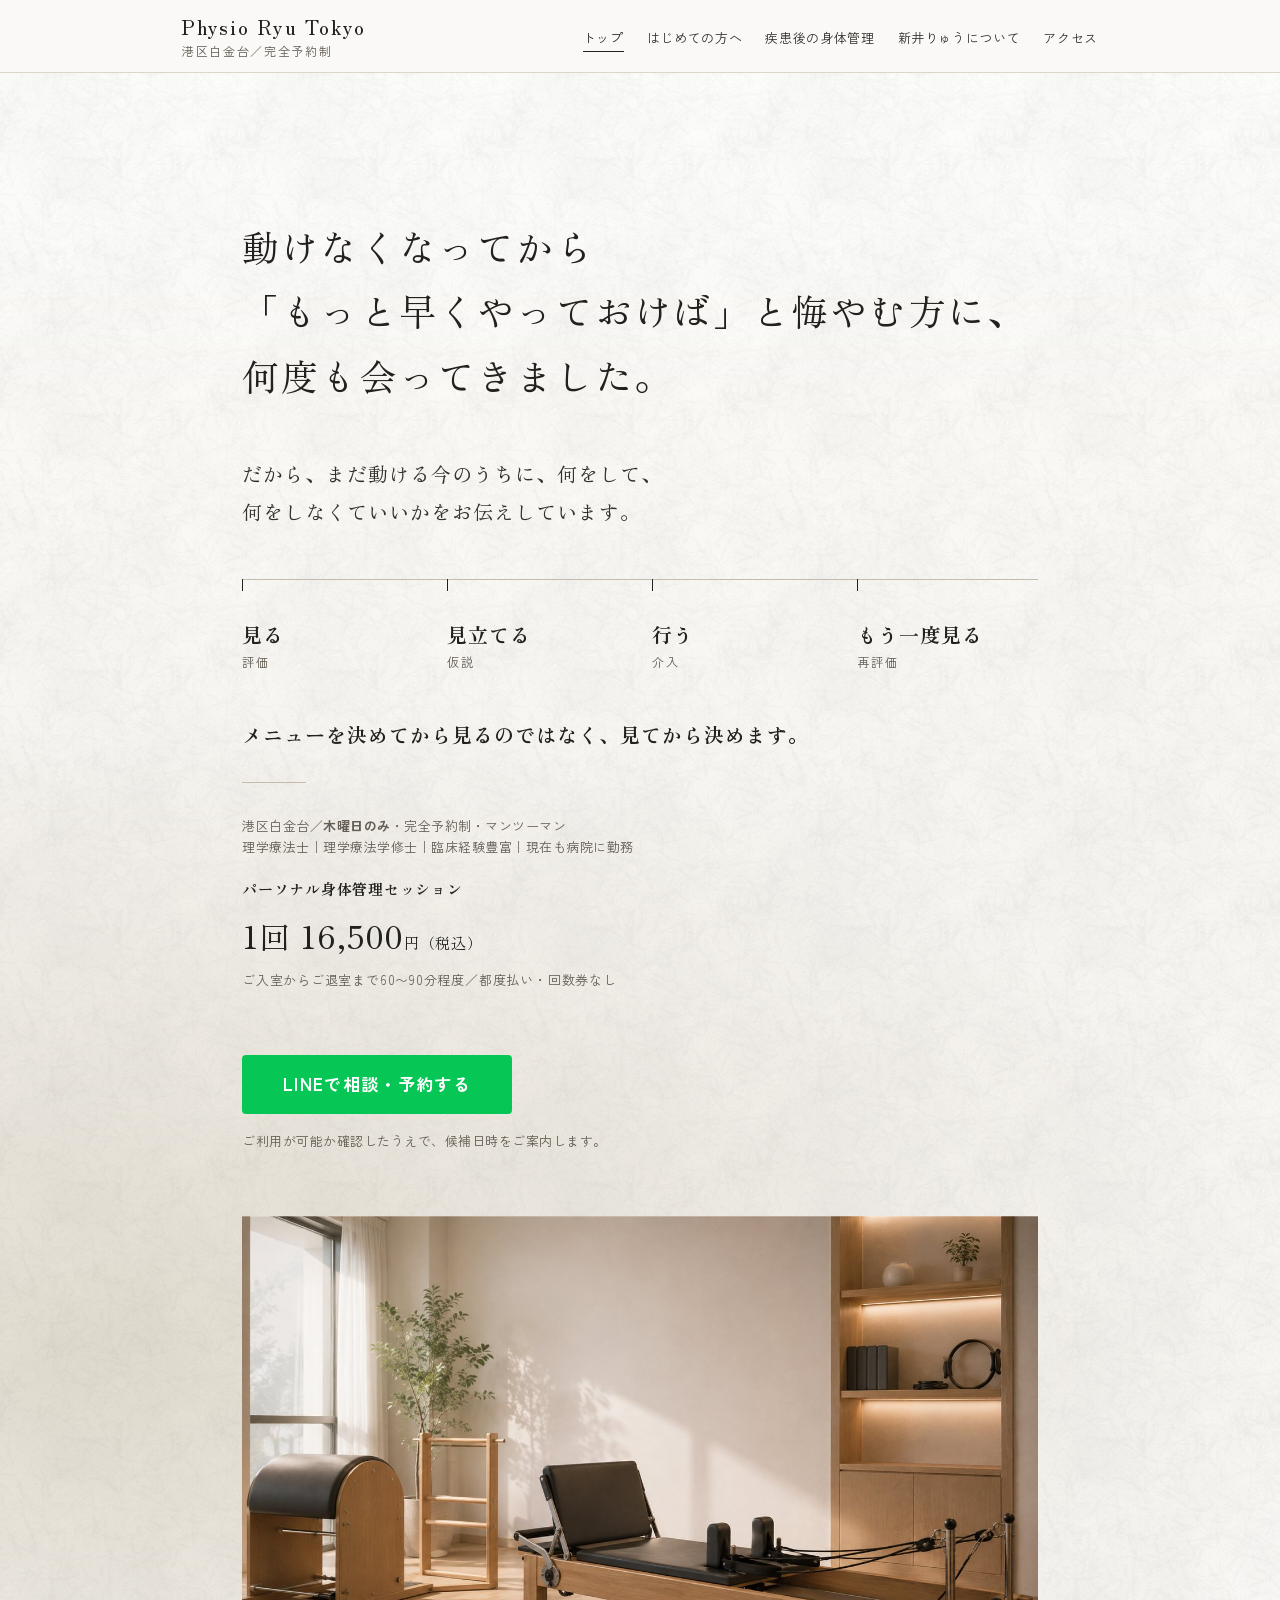
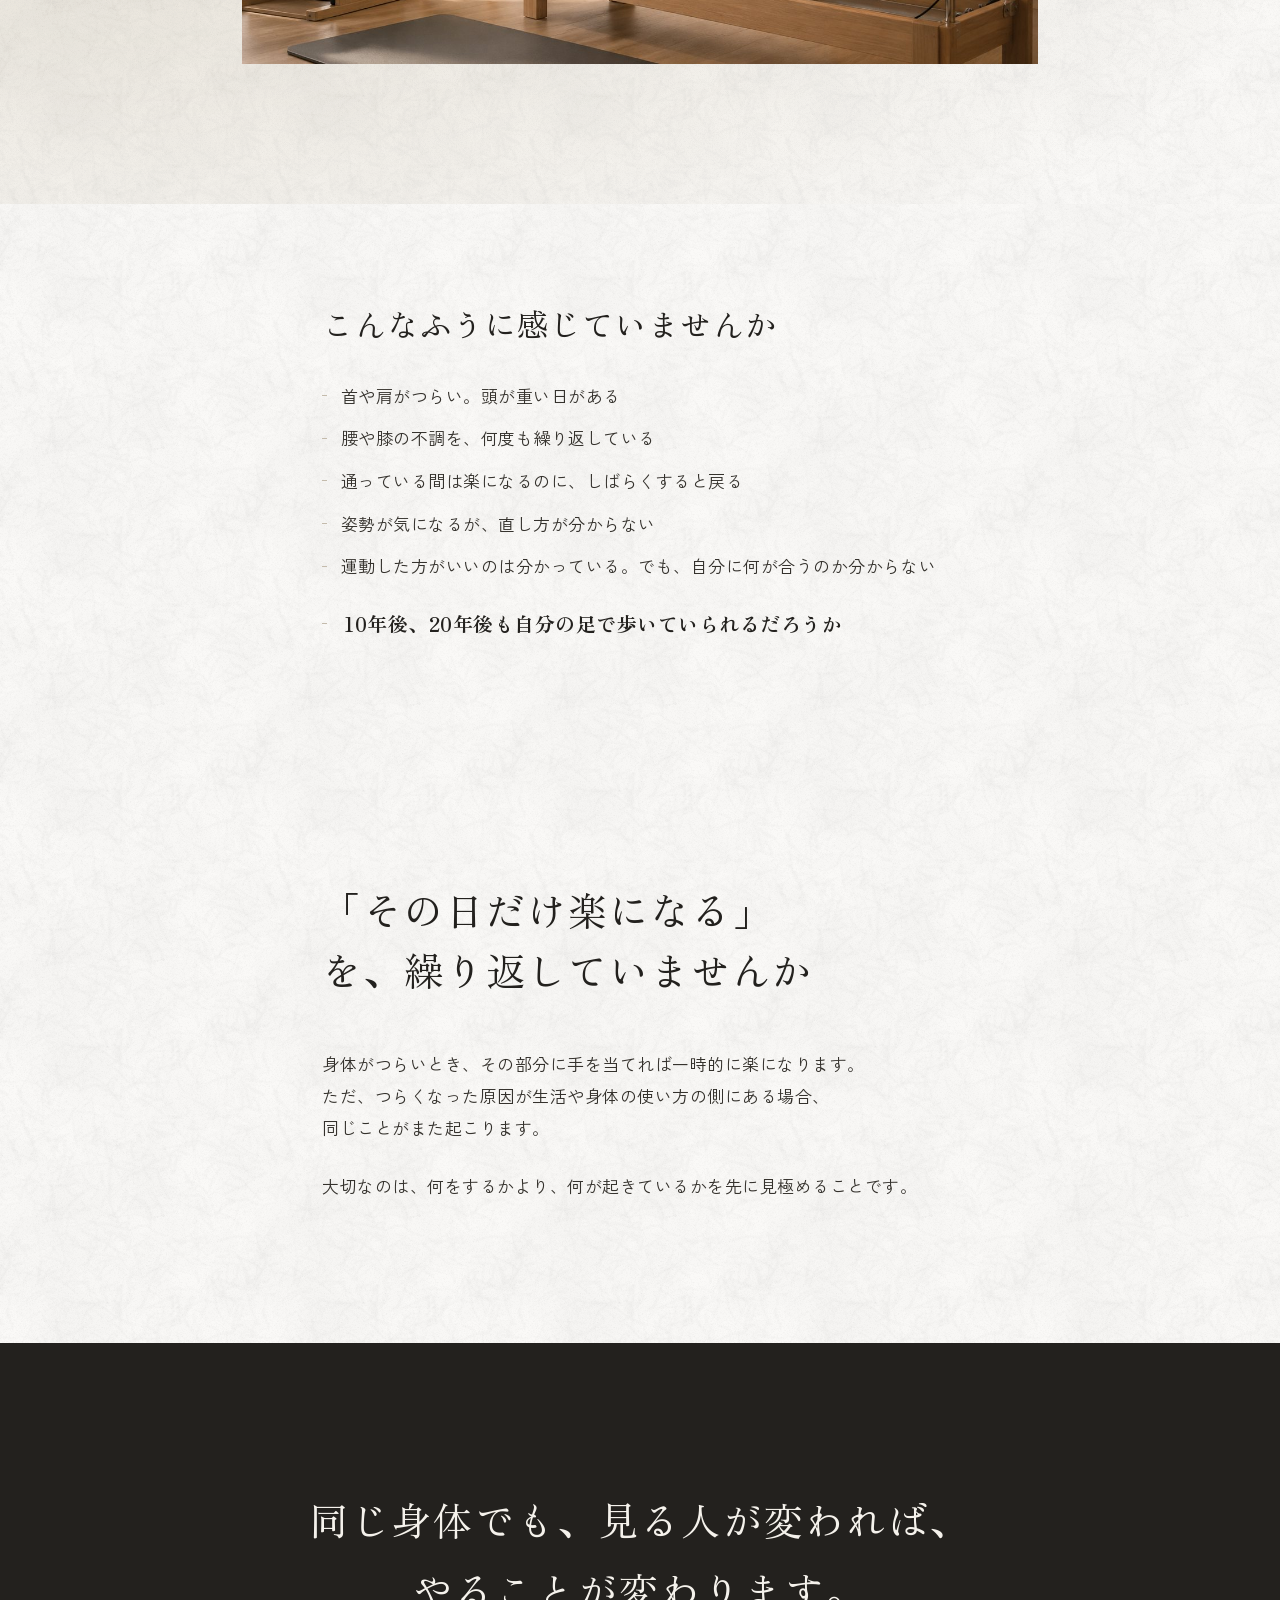
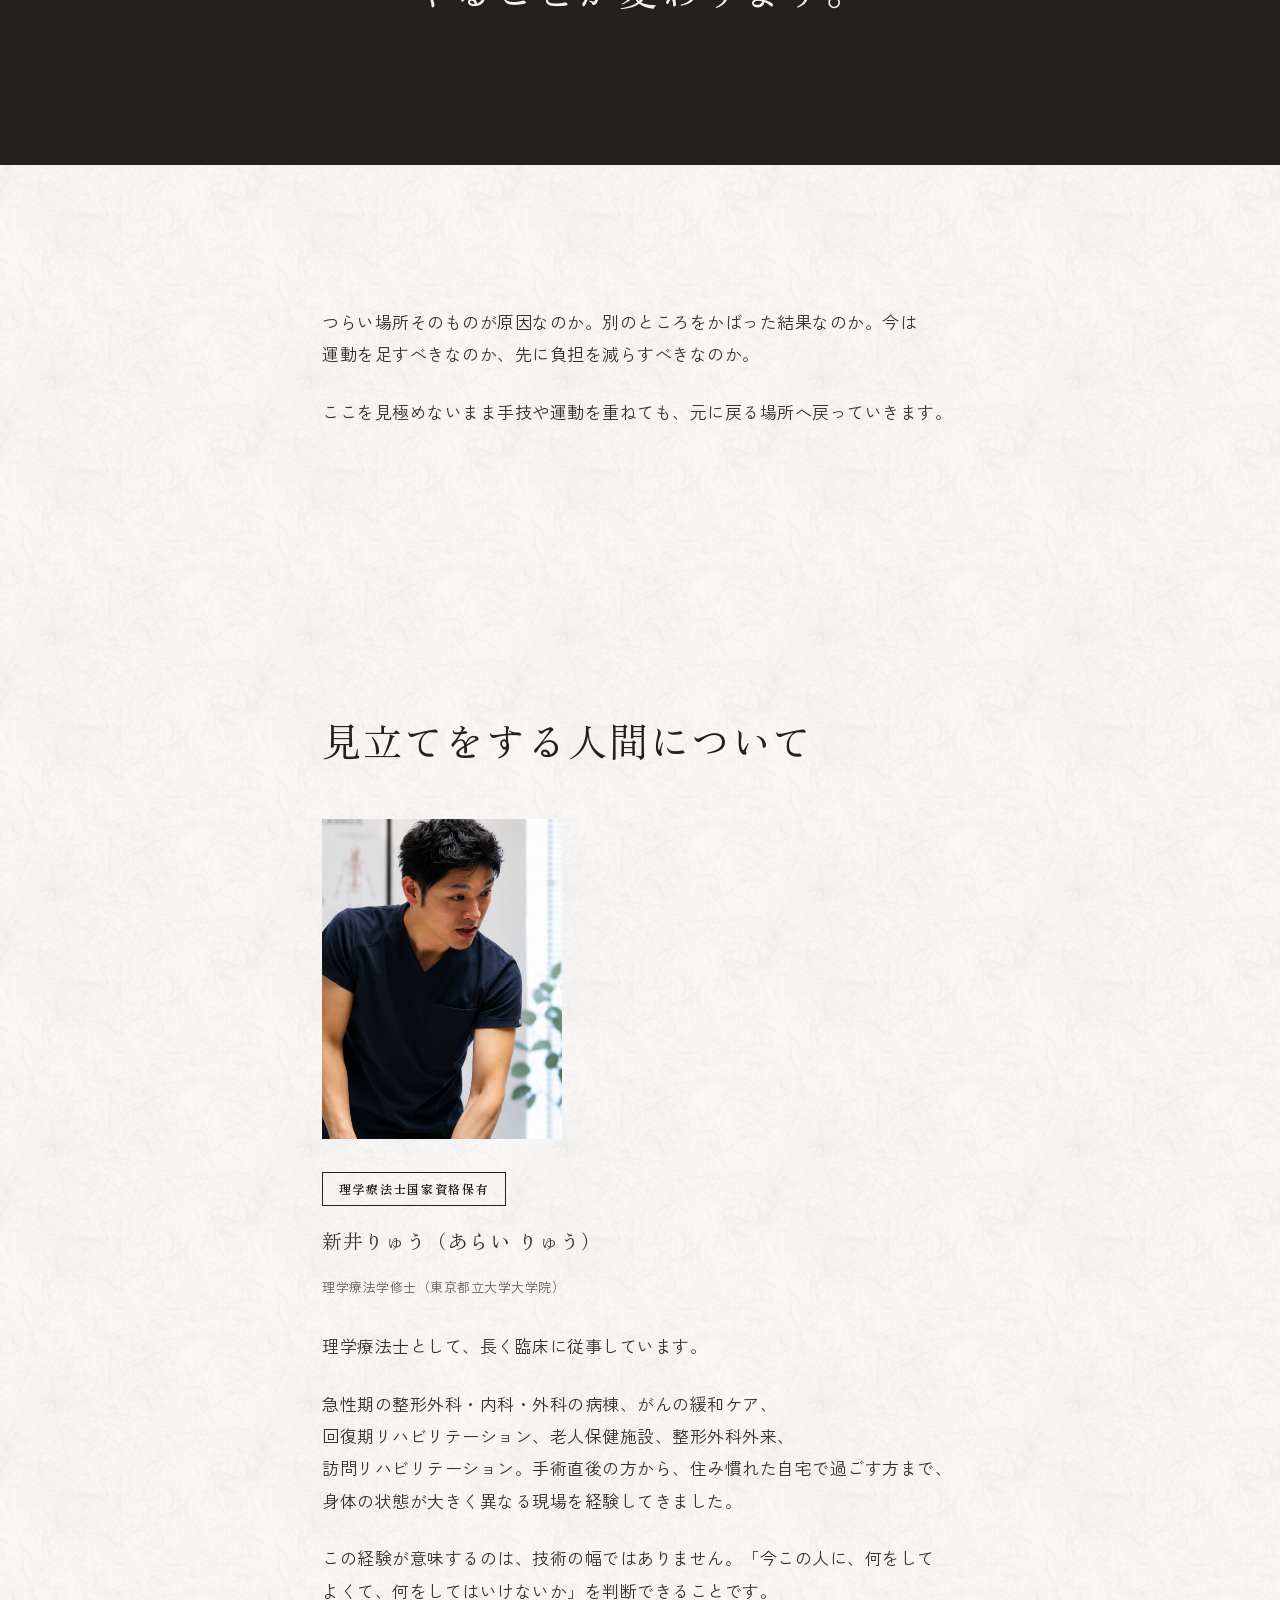
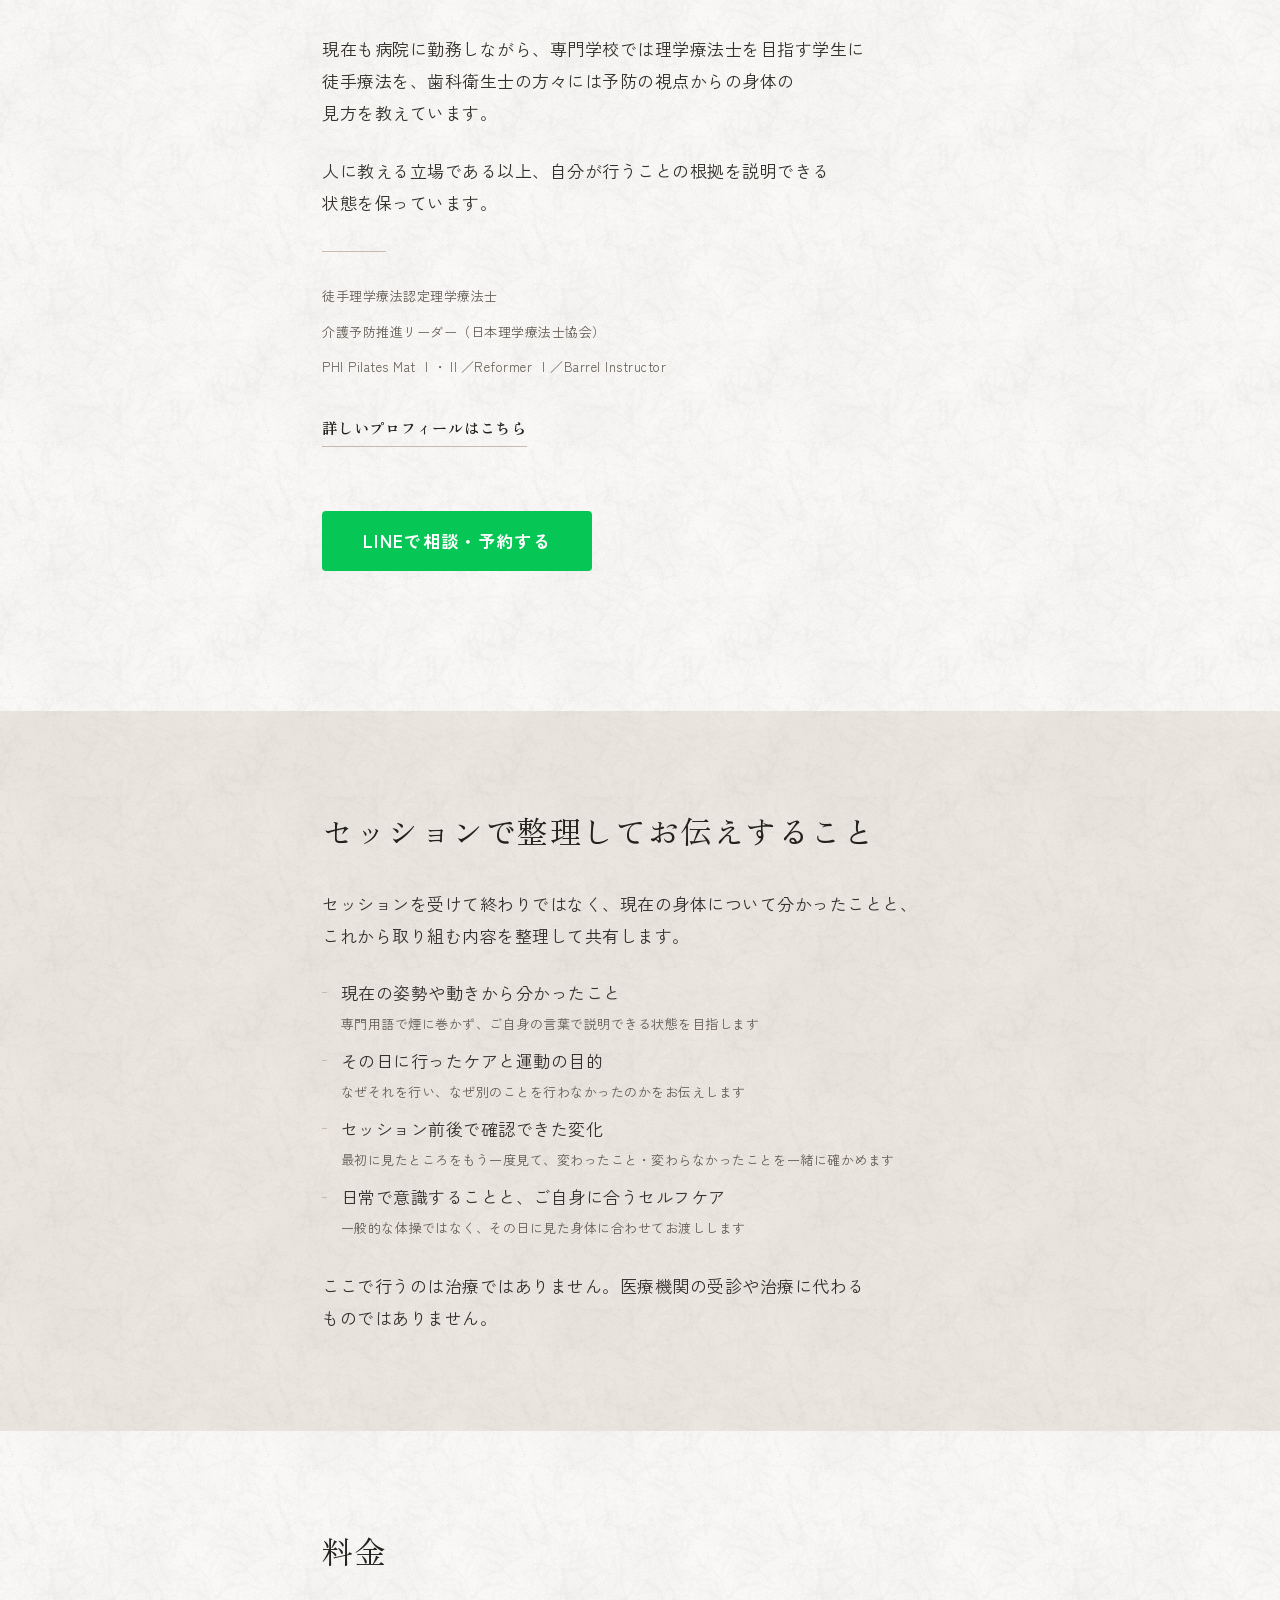
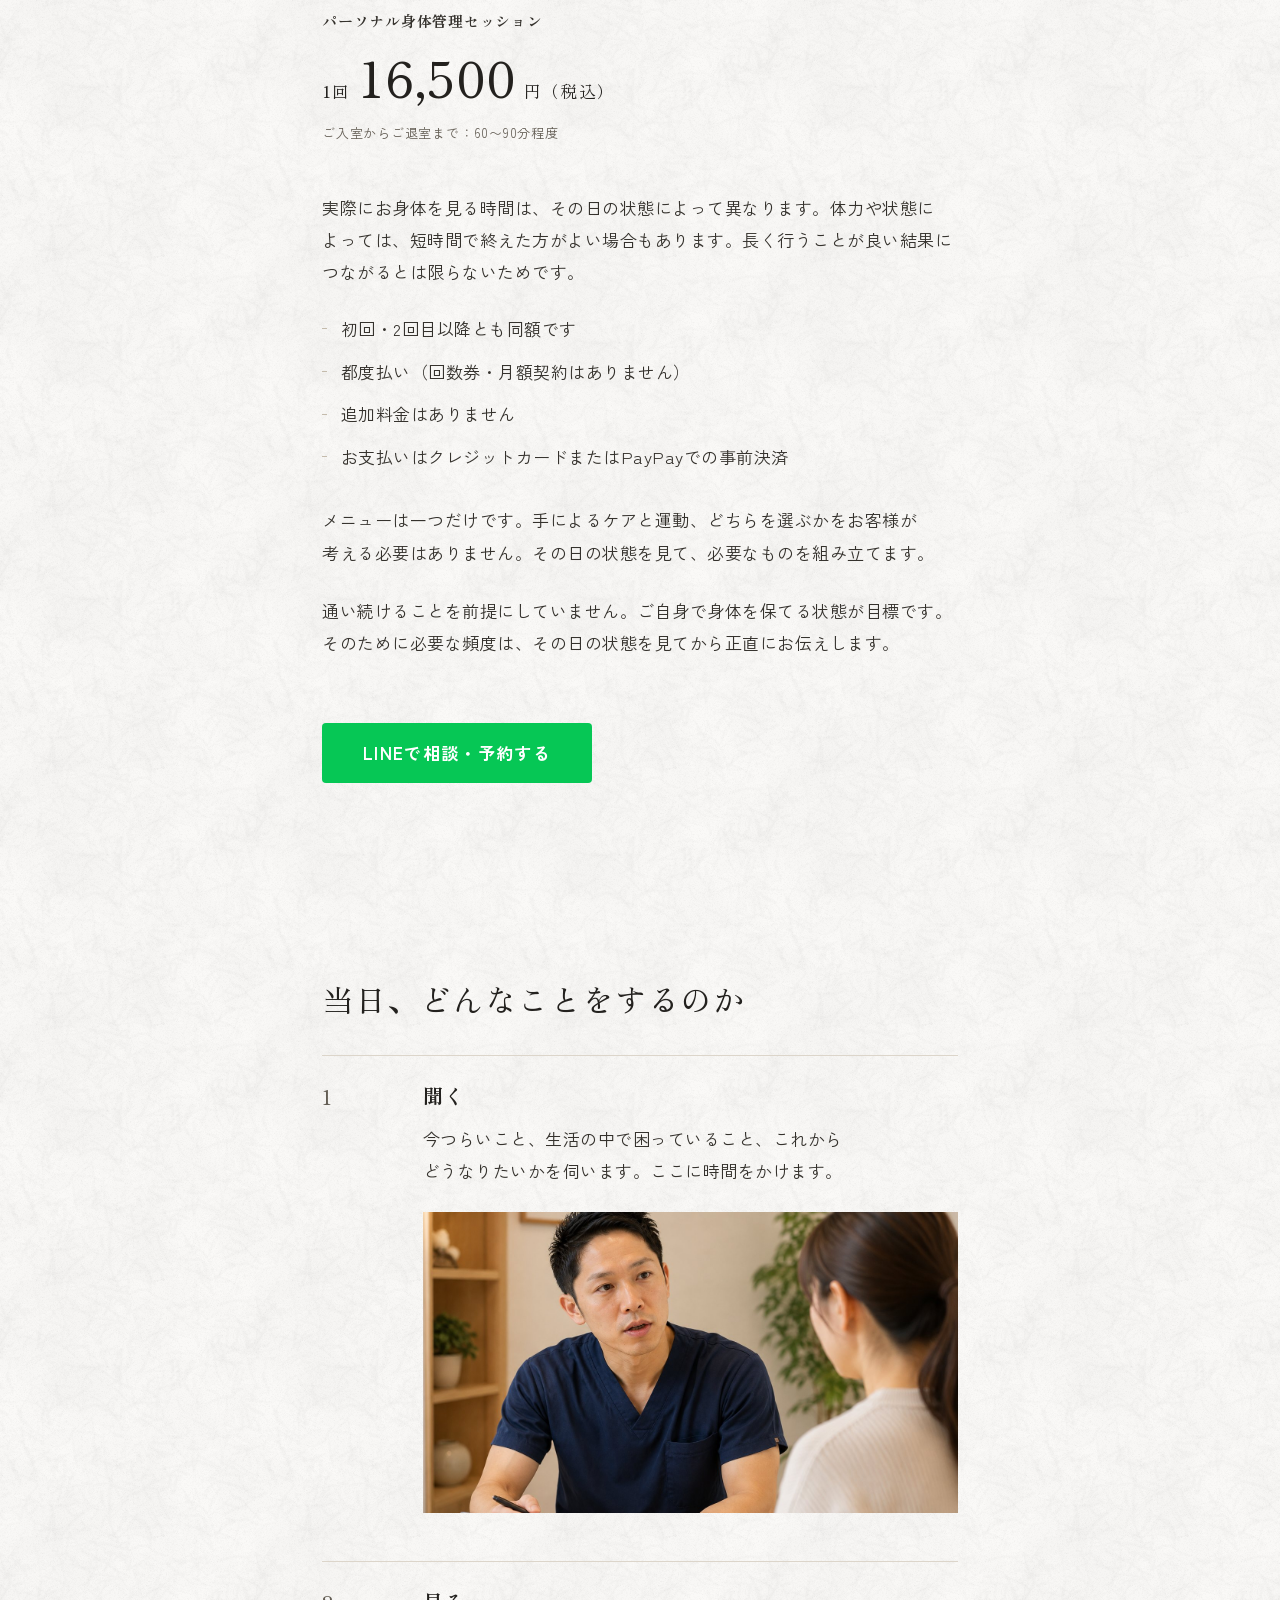
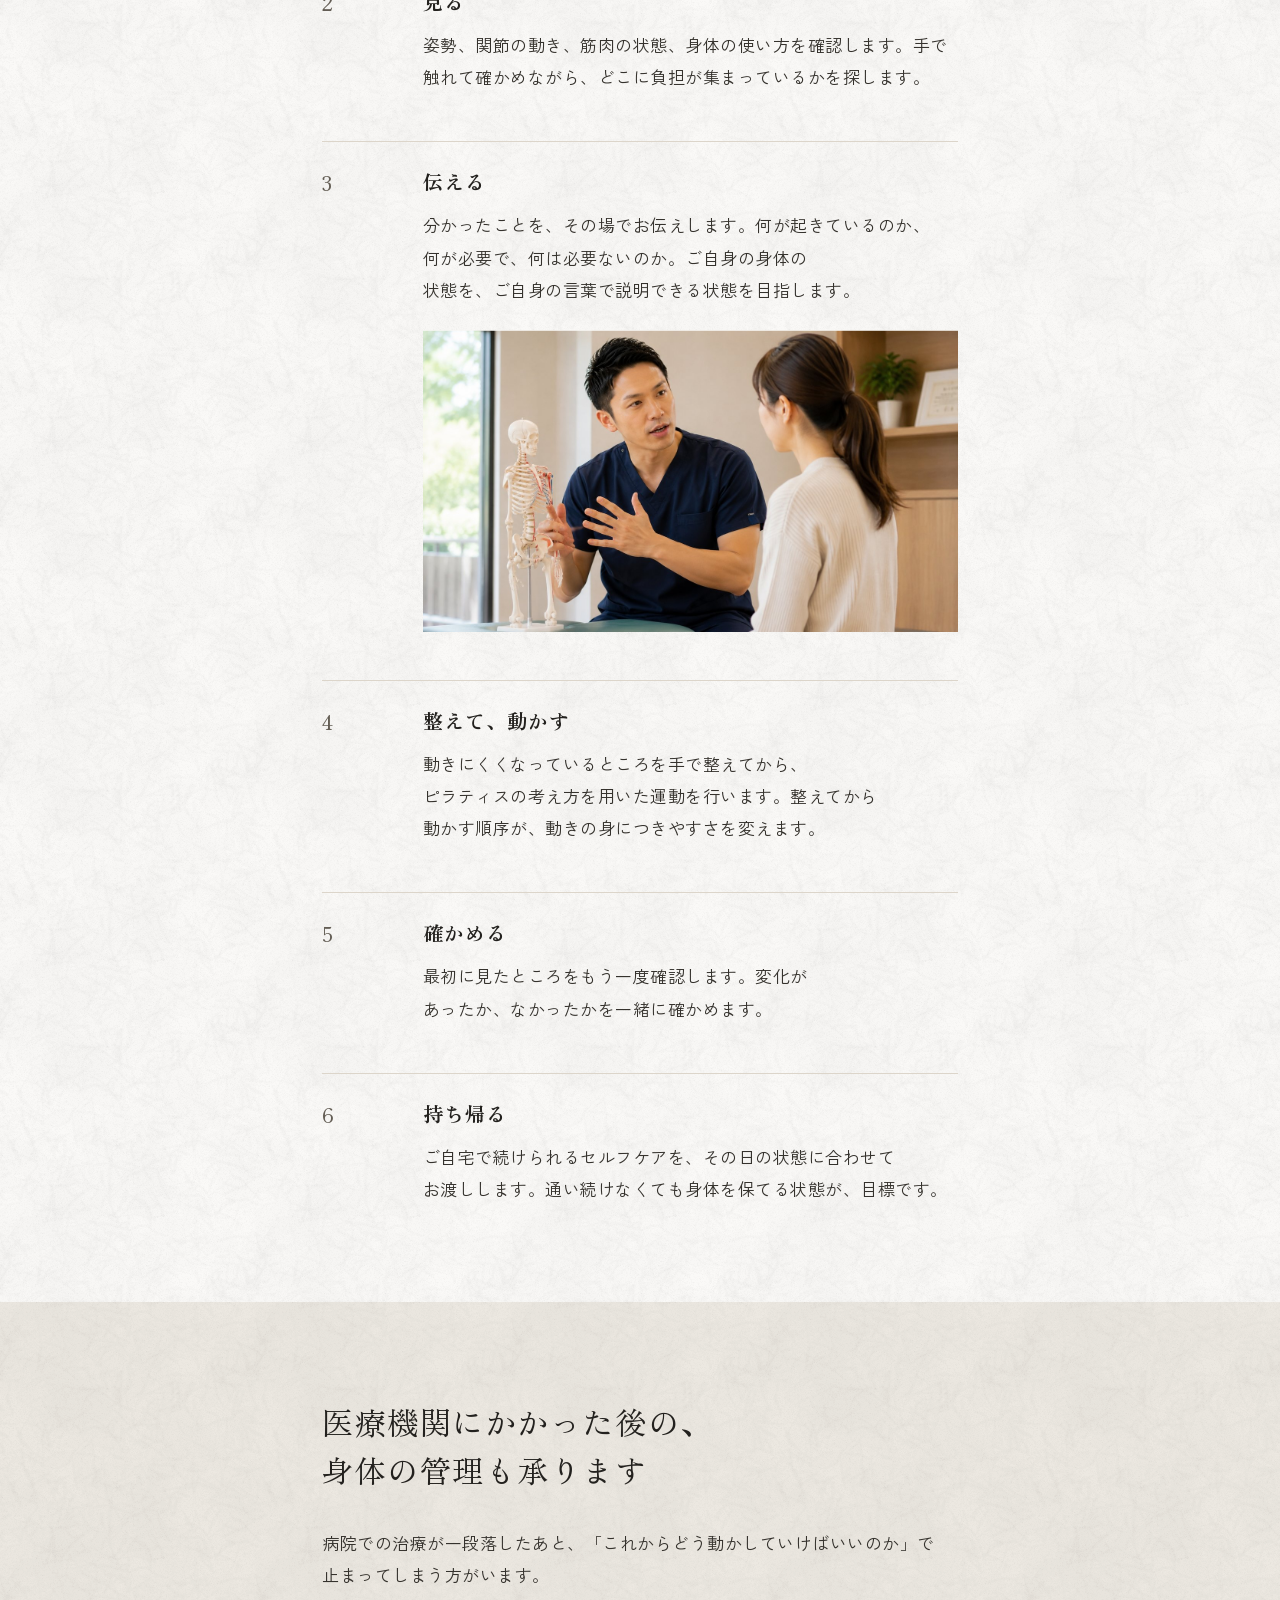
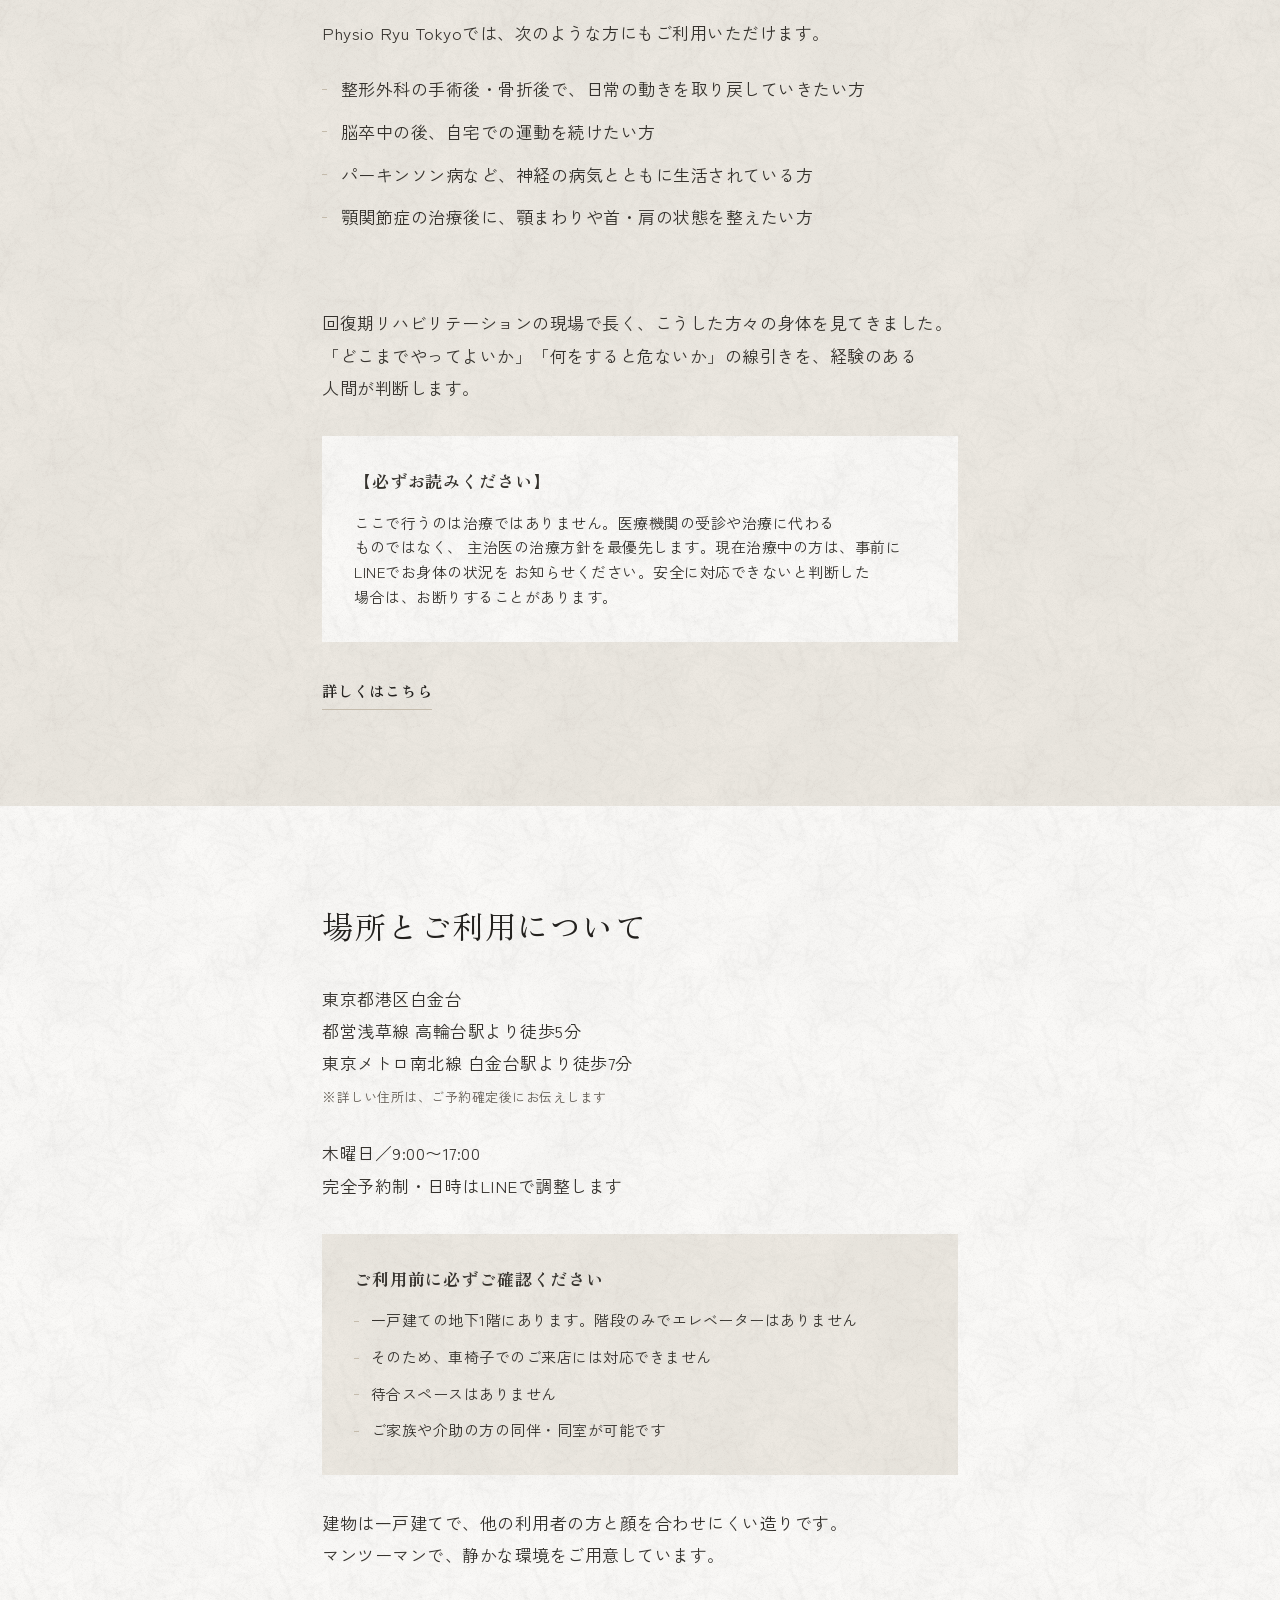
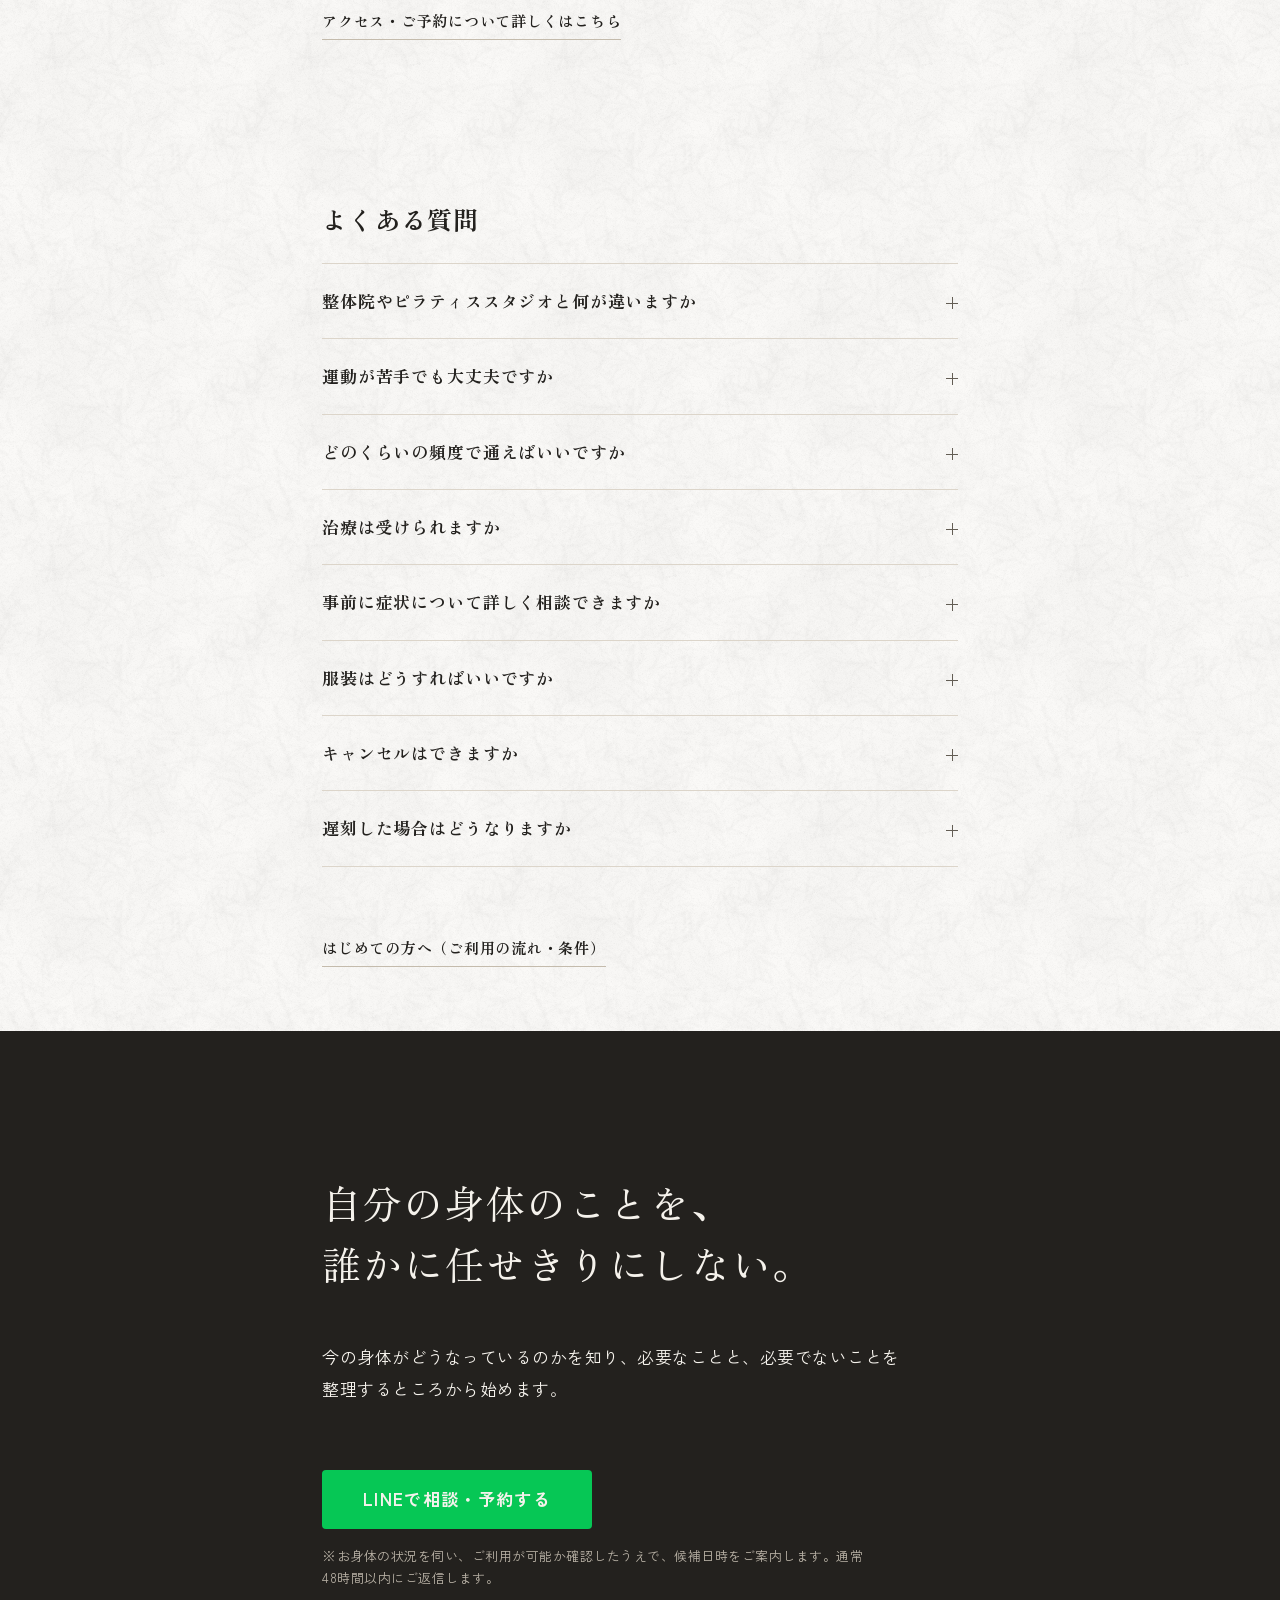
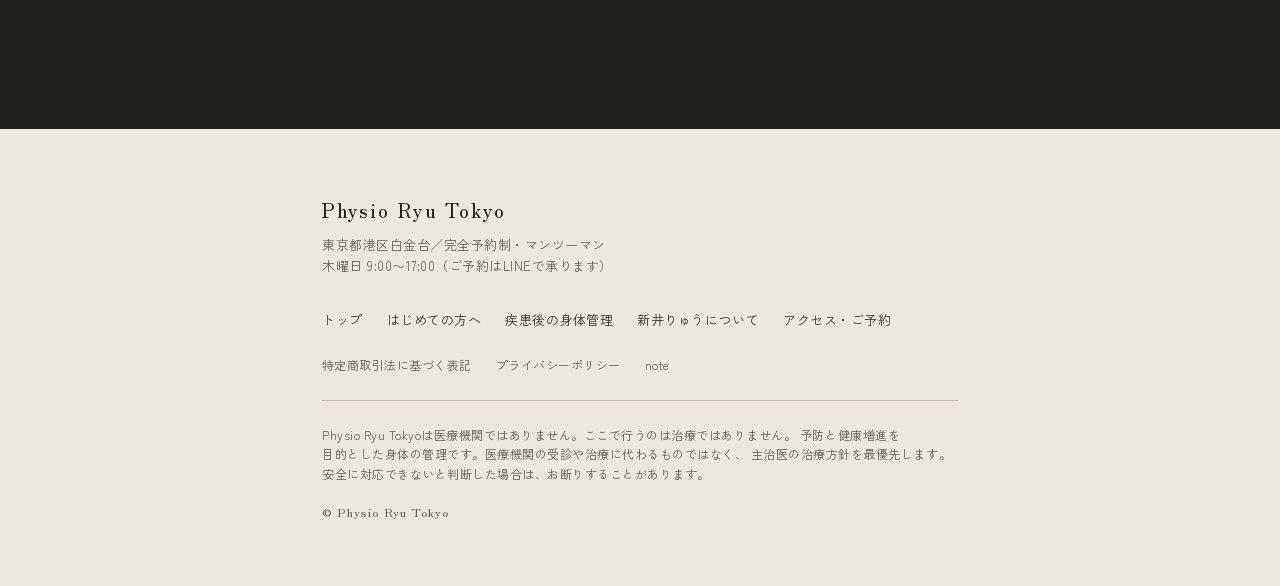
==== commit d2b0912a: "Merge remote-tracking branch 'origin/claude/physio-ryu-tokyo-website-1rll13' into claude/physio-ryu-" ====
--- a/physio-ryu-tokyo/index.html
+++ b/physio-ryu-tokyo/index.html
@@ -62,30 +62,10 @@
 
 <!-- ==========================================================================
      ① ファーストビュー
-     写真の帯 → 主コピー → 進め方の4工程（Signature Element）→ 意味を言う一文
-     → 条件 → 価格 → CTA。
+     主コピー → 進め方の4工程（Signature Element）→ 意味を言う一文 → CTA → 空間写真。
      「メニューを決めてから見るのではない」ことを、読ませずに図で伝えるのが狙い。
-
-     先頭の帯は文章を載せず、写真だけを担当させる。
-     全面写真にすると価格と条件が1画面ぶん遠くなり、
-     主コピーも短いスローガンに置き換わってしまうため、帯にとどめている。
-
-     帯の写真は「空っぽの部屋」ではなく「一対一で見てもらえる様子」にしている。
-     最初は無人の部屋の写真を使っていたが、部屋を大きく見せるほど
-     生活感のある物（配線・ポーチなど）まで写り込んでしまい、
-     どの角度で撮り直しても解決しなかった。
-     一人でやる「見立て」の事業では、主役は部屋ではなく人であるべき、
-     という以前の競合分析の結論とも合う。すでに他のページで使っている
-     施術写真（after-check.jpg）を、そのままここにも使っている -->
-<!-- 写真を差し替えたら、英字のコントラストを測り直すこと
-     （覆いの濃さは、いまの写真で実測して決めている） -->
-<section class="hero-band" data-cta-hide>
-  <img class="hero-band__img" src="images/studio-band.jpg" alt="脚の動く範囲を確かめている場面">
-  <div class="hero-band__scrim"></div>
-  <p class="hero-band__tag">MOVEMENT &amp; BODY CARE</p>
-</section>
-
-<section class="section section--major hero hero--under" data-cta-hide>
+========================================================================== -->
+<section class="section section--major hero" data-cta-hide>
   <!-- ヒーローだけは本文の可読幅(700px)から外し、主コピーが指定どおり3行で組める幅にする -->
   <div class="wrap wrap--hero">
     <h1 class="hero__copy">
@@ -125,10 +105,7 @@
     <hr class="rule">
 
     <p class="note-small">
-      <!-- 「自分が行ける場所か」を1画面目で判断できるように、駅と徒歩分数をここに出す。
-           「マンツーマン」を落としたのは、この一行が390px幅で折り返さない長さに
-           収めるため。マンツーマンは「場所とご利用について」で書いている -->
-      港区白金台 <span class="u-nw">高輪台駅 徒歩5分</span>／<strong class="u-nw-s">木曜日のみ</strong>・完全予約制<br>
+      港区白金台／<strong>木曜日のみ</strong>・完全予約制・マンツーマン<br>
       <!-- 「｜」の直後でしか折り返さないようにする。「現在も／病院に勤務」のように
            語の途中で切れるのと、行頭が「｜」で始まるのを両方防ぐ -->
       <span class="u-nw">理学療法士｜</span><span class="u-nw">理学療法学修士｜</span><span class="u-nw">臨床経験豊富｜</span><span class="u-nw">現在も病院に勤務</span>
@@ -147,9 +124,19 @@
 
     <div class="cta-block cta-block--left">
       <a class="btn-line" href="https://lin.ee/6pUFgzJ">LINEで相談・予約する</a>
-      <p class="cta-block__note">ご利用が可能か確認したうえで、候補日時をご案内します。通常48時間以内にご返信します。</p>
-    </div>
-
+      <p class="cta-block__note">ご利用が可能か確認したうえで、候補日時をご案内します。</p>
+    </div>
+
+    <!-- 写真差し替え: 下の <span class="ph__label">…</span> ごと
+         <img class="ph__img" src="images/studio.jpg" alt="白金台のスタジオ"> に置き換える -->
+    <!-- ここだけ .reveal で囲むのは、主コピーとCTAは開いた瞬間に読める状態のまま、
+         写真だけをスクロールに合わせて出すため -->
+    <div class="reveal">
+    <!-- 【仮の画像】AI生成の仮置きです。撮影後に必ず差し替え、images/tmp-ai-*.jpg を削除してください -->
+    <figure class="ph ph--wide u-mt-l">
+      <img class="ph__img" src="images/tmp-ai-studio.jpg" alt="スタジオの空間">
+    </figure>
+    </div>
   </div>
 </section>
 <!-- ==========================================================================
@@ -210,6 +197,11 @@
   <div class="wrap reveal">
     <h2 class="section-title">見立てをする人間について</h2>
 
+    <!-- 写真差し替え: 下の <span class="ph__label">…</span> ごと
+         <img class="ph__img" src="images/ryu-portrait.jpg" alt="新井りゅう"> に置き換える。
+         顔写真は縦長（ph--portrait）または正方形（ph--square）。円形にしない -->
+    <!-- 【仮の写真】撮影までの仮置きです。差し替えるときは <img> の src を変えるだけ。
+         元の撮影指示は git 履歴（f996075 以前）に残っています -->
     <figure class="ph ph--portrait ph-face">
       <img class="ph__img" src="images/tmp-face.jpg" alt="新井りゅう">
     </figure>
@@ -355,7 +347,8 @@
             今つらいこと、生活の中で困っていること、これからどうなりたいかを伺います。ここに時間をかけます。
           </p>
         </div>
-        <figure class="ph ph--wide step__figure"><img class="ph__img" src="images/session-listen.jpg" alt="向かい合って話を聞いている場面"></figure>
+        <!-- 写真差し替え: <span class="ph__label">…</span> を <img class="ph__img" src="images/step-01.jpg" alt=""> に -->
+        <figure class="ph ph--wide step__figure"><img class="ph__img" src="images/tmp-ai-listen.jpg" alt="向かい合って話を聞いている場面"></figure>
       </li>
 
       <li class="step">
@@ -376,7 +369,7 @@
             分かったことを、その場でお伝えします。何が起きているのか、何が必要で、何は必要ないのか。ご自身の身体の状態を、ご自身の言葉で説明できる状態を目指します。
           </p>
         </div>
-        <figure class="ph ph--wide step__figure"><img class="ph__img" src="images/session-explain.jpg" alt="画面を示しながら説明している場面"></figure>
+        <figure class="ph ph--wide step__figure"><img class="ph__img" src="images/tmp-ai-explain.jpg" alt="骨模型を示しながら説明している手元"></figure>
       </li>
 
       <li class="step">
@@ -387,10 +380,6 @@
             動きにくくなっているところを手で整えてから、ピラティスの考え方を用いた運動を行います。整えてから動かす順序が、動きの身につきやすさを変えます。
           </p>
         </div>
-        <!-- この章で写真が2枚（聞く・伝える）しかなく、
-             肝心の「行う」場面が1枚も出ていなかった。
-             6工程すべてに入れると章だけで3画面を超えるので、3枚までにとどめる -->
-        <figure class="ph ph--wide step__figure"><img class="ph__img" src="images/session-treat.jpg" alt="仰向けの方の脚を支えて動かしている場面"></figure>
       </li>
 
       <li class="step">
@@ -472,10 +461,7 @@
 
     <p>
       木曜日／9:00〜17:00<br>
-      完全予約制・日時はLINEで調整します<br>
-      <!-- 「いつ行けるのか」への答え。週1日しか枠がないので、
-           前日に思い立って来られる事業ではないことを先に書いておく -->
-      <span class="note-small">※ご予約は、おおむね1週間先からのご案内になります</span>
+      完全予約制・日時はLINEで調整します
     </p>
 
     <div class="notice">
@@ -488,10 +474,6 @@
       </ul>
     </div>
 
-    <figure class="ph ph--wide">
-      <img class="ph__img" src="images/top-place.jpg" alt="施術スペース">
-    </figure>
-
     <p class="u-mb-0">
       建物は一戸建てで、他の利用者の方と顔を合わせにくい造りです。マンツーマンで、静かな環境をご用意しています。
     </p>
@@ -623,8 +605,7 @@
     <div class="cta-block" data-cta-hide>
       <a class="btn-line" href="https://lin.ee/6pUFgzJ">LINEで相談・予約する</a>
       <p class="cta-block__note">
-        ※お身体の状況を伺い、ご利用が可能か確認したうえで、候補日時をご案内します。<span class="u-nw">通常48時間以内</span>にご返信します。<br>
-        ※お電話でのご予約は承っておりません。
+        ※お身体の状況を伺い、ご利用が可能か確認したうえで、候補日時をご案内します。通常48時間以内にご返信します。
       </p>
     </div>
   </div>
--- a/physio-ryu-tokyo/css/style.css
+++ b/physio-ryu-tokyo/css/style.css
@@ -416,67 +416,6 @@
 }
 .note-small p { margin-bottom: var(--sp-3); }
 
-/* ファーストビューの写真帯。
-   開いた瞬間に「場所の空気」を伝えるために、先頭に写真を置く。
-   ただし全面写真にはしない。390pxで実測すると、全面にした場合
-   価格と「木曜日のみ・高輪台駅」に届くまでが 1.33画面 → 2.25画面 に伸びる。
-   帯にとどめれば 1.64画面で済み、開いた瞬間の見え方はほとんど変わらない
-   （全面案・帯案・写真なし案を実際に作って比べた結果）。
-   全面案は主コピーも短いスローガンに置き換わるため、
-   「悔やむ方に何度も会ってきました」という、この人にしか書けない一文を失う。
-
-   高さは svh。iOSでアドレスバーが伸縮するたびに帯の高さが動くのを避ける。
-   svh が効かない環境のために vh も先に書き、min/max で挟んでいる。 */
-.hero-band {
-  position: relative;
-  height: 46vh;
-  height: 46svh;
-  min-height: 230px;
-  max-height: 400px;
-  overflow: hidden;
-  background: var(--ink);      /* 画像が届くまでの地。白い箱が一瞬出るのを防ぐ */
-}
-
-.hero-band__img {
-  position: absolute;
-  inset: 0;
-  width: 100%;
-  height: 100%;
-  object-fit: cover;
-}
-
-/* 覆い。上端はヘッダーとの境を締め、下端は英字を読ませるために落とす。
-   左下だけ余分に濃くしてあるのは、白い壁や窓が入った写真でも
-   英字のコントラストが 4.5:1 を下回らないようにするため。
-   実際に測って決めた値なので、写真を差し替えたら測り直すこと
-   （地の明るさが上がると、ここが最初に破綻する）。 */
-.hero-band__scrim {
-  position: absolute;
-  inset: 0;
-  background:
-    radial-gradient(130% 104% at 0% 100%, rgba(20, 18, 16, 0.86) 0%, rgba(20, 18, 16, 0) 72%),
-    linear-gradient(180deg, rgba(20, 18, 16, 0.30) 0%, rgba(20, 18, 16, 0.06) 50%, rgba(20, 18, 16, 0.38) 100%);
-}
-
-.hero-band__tag {
-  position: absolute;
-  left: var(--sp-4);
-  bottom: var(--sp-4);
-  margin: 0;
-  color: var(--on-ink);
-  font-size: 11px;
-  letter-spacing: 0.22em;
-  line-height: var(--lh-label);
-}
-
-/* 帯のすぐ下に主コピーが来るので、ヒーローの上余白だけ詰める */
-.hero--under { padding-top: var(--sp-6); }
-
-@media (min-width: 900px) {
-  .hero-band { height: 50vh; height: 50svh; max-height: 480px; }
-  .hero-band__tag { left: var(--sp-8); bottom: var(--sp-6); font-size: 12px; }
-}
-
 /* ファーストビューの主コピー（写真は使わない。文字と余白だけで組む） */
 /* ファーストビューの地。和紙の上に、斜めから光が差しているような明暗をつける。
    彩度は足していない。紙と墨の中だけで奥行きを作る。
@@ -646,11 +585,6 @@
 .step__body p:last-child { margin-bottom: 0; }
 .step__figure { margin-top: var(--sp-5); }
 
-/* 縦位置の写真は、幅を抑えないと1枚でスマホ1画面を超える。
-   道順のように続けて出すときは、1枚が大きいと順番として追えなくなる */
-.ph--narrow,
-.step__figure--route { max-width: 300px; }
-
 @media (min-width: 768px) {
   .step {
     display: grid;
@@ -659,8 +593,6 @@
   }
   .step__num { grid-column: 1; margin-bottom: 0; padding-top: 0.35em; }
   .step__title, .step__body, .step__figure { grid-column: 2; }
-  .ph--narrow,
-  .step__figure--route { max-width: 340px; }
 }
 
 /* ---------------------------------------------------------------------------
@@ -1481,11 +1413,6 @@
   .u-nw { white-space: nowrap; }
 }
 
-/* .u-nw の、画面幅を問わず効く版。
-   「木曜日のみ」のような数文字の語だけに使う。
-   この長さなら 320px でもはみ出さないので、幅で解除する必要がない */
-.u-nw-s { white-space: nowrap; }
-
 .visually-hidden {
   position: absolute !important;
   width: 1px; height: 1px;
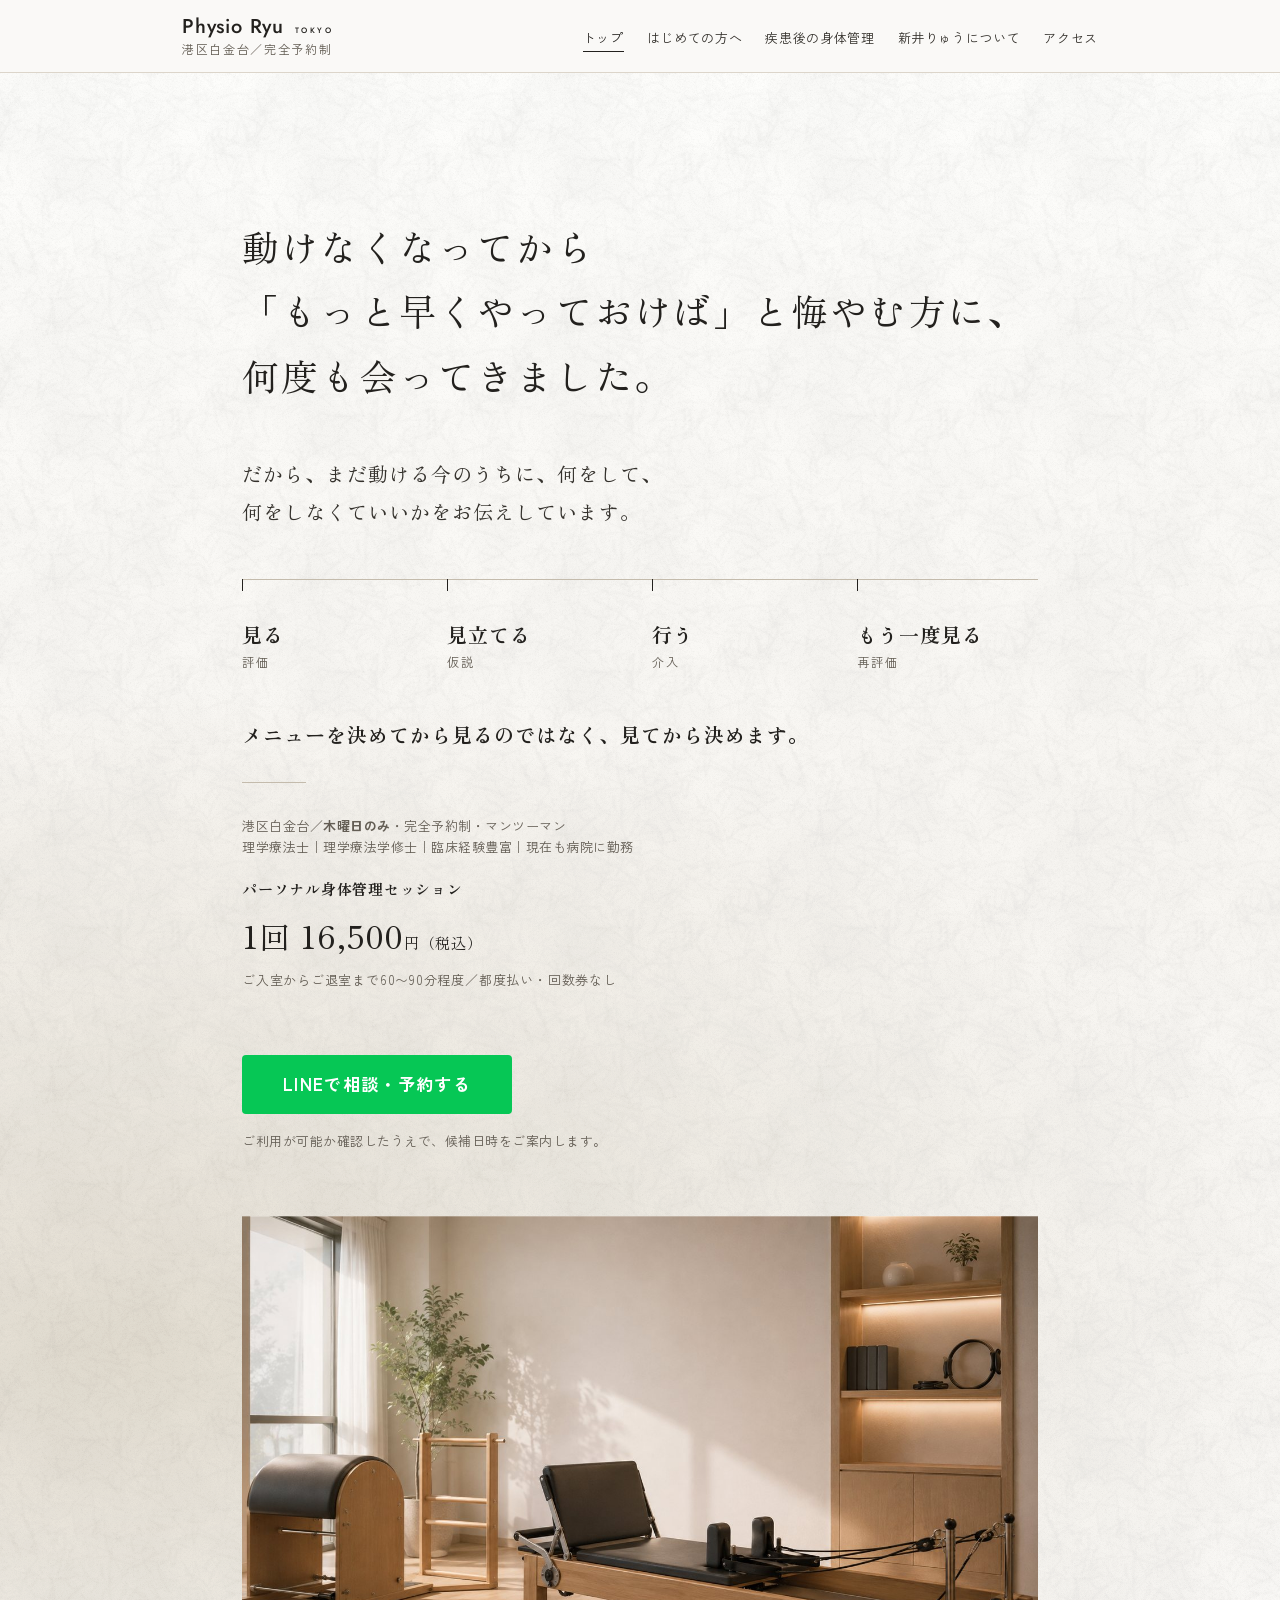
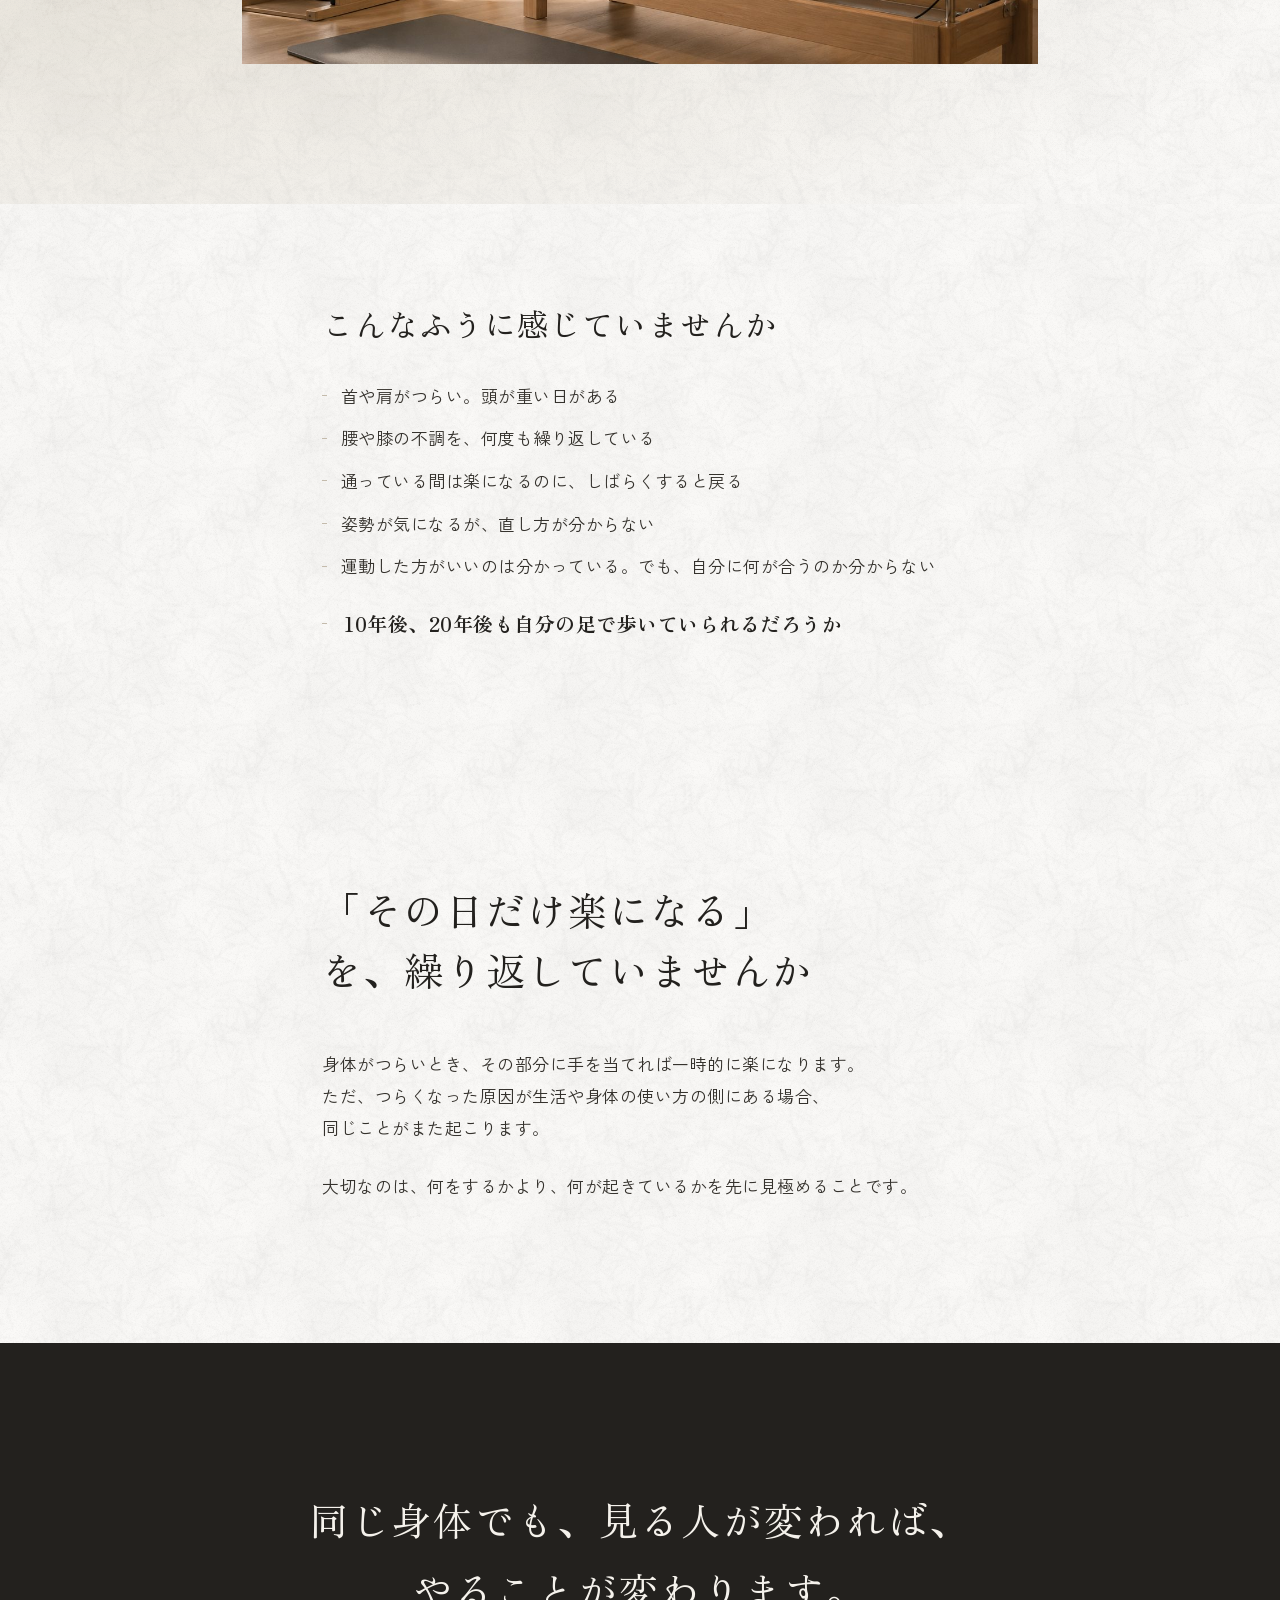
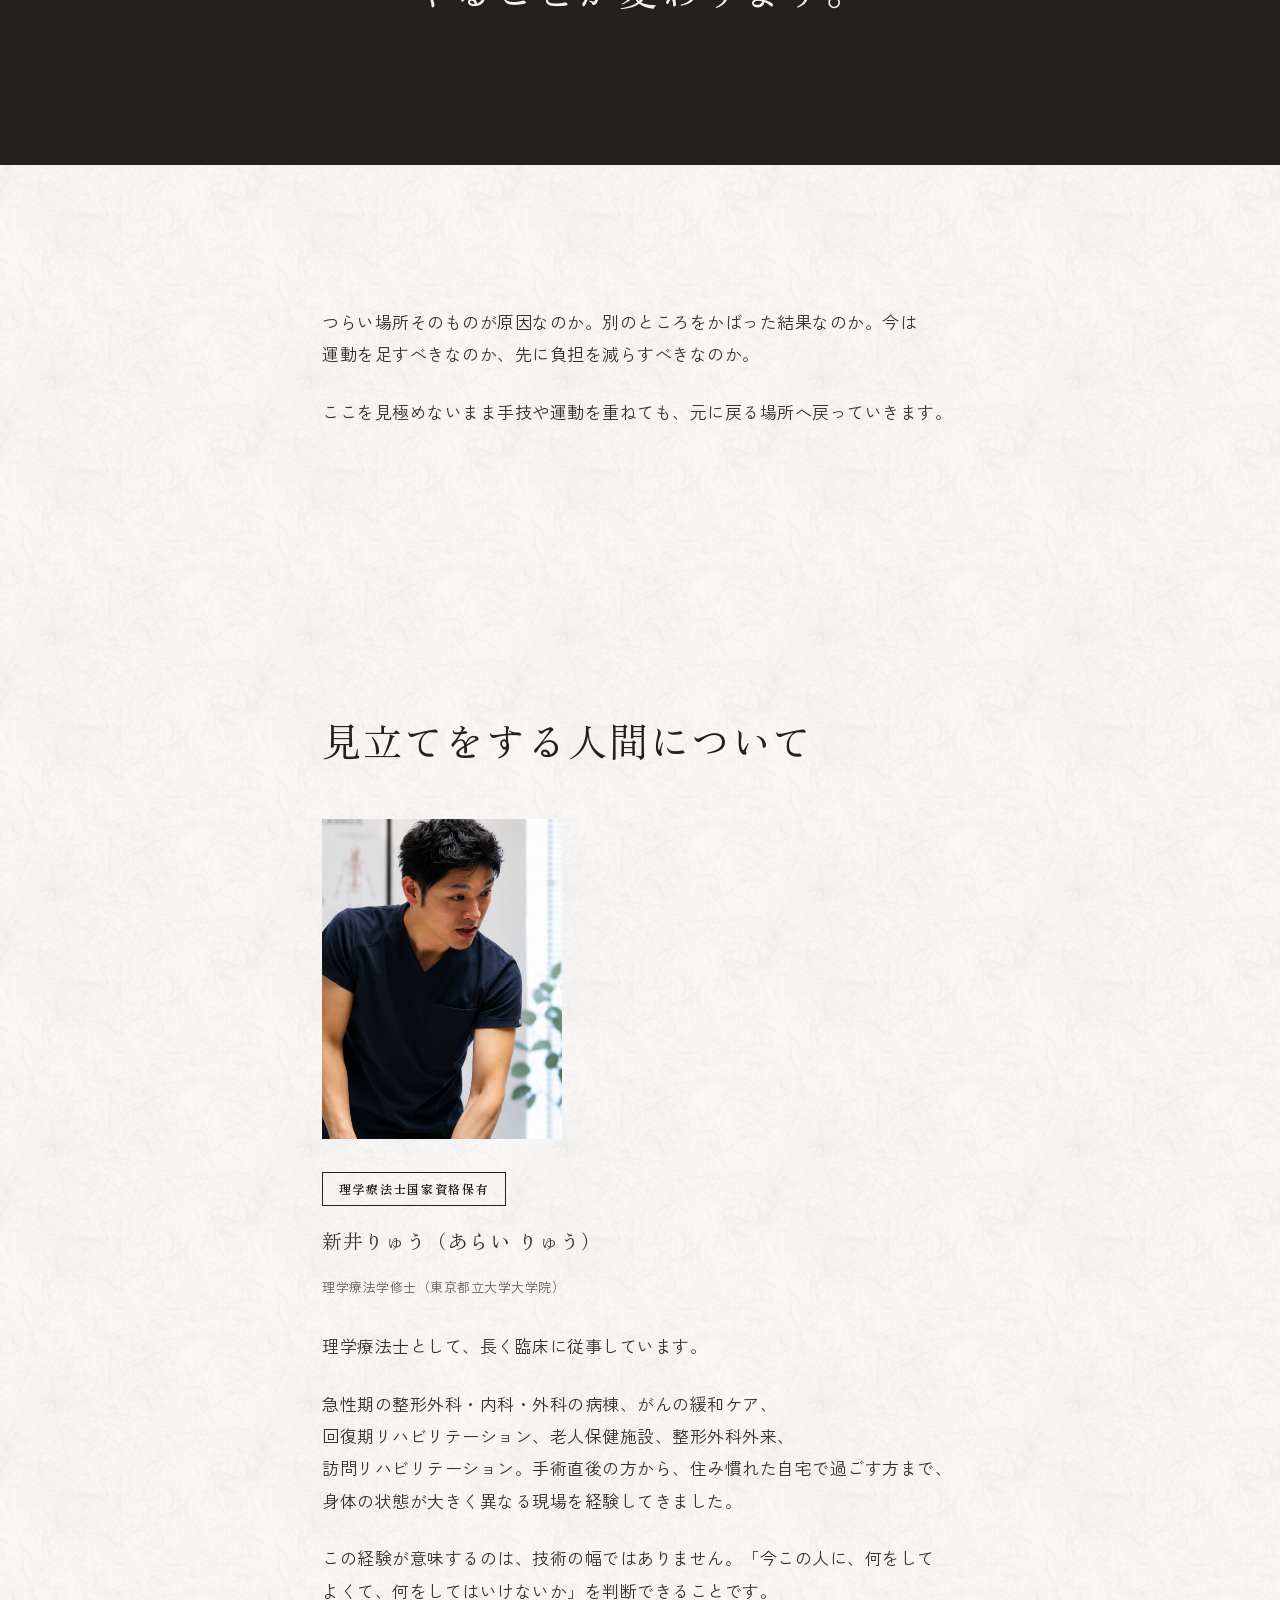
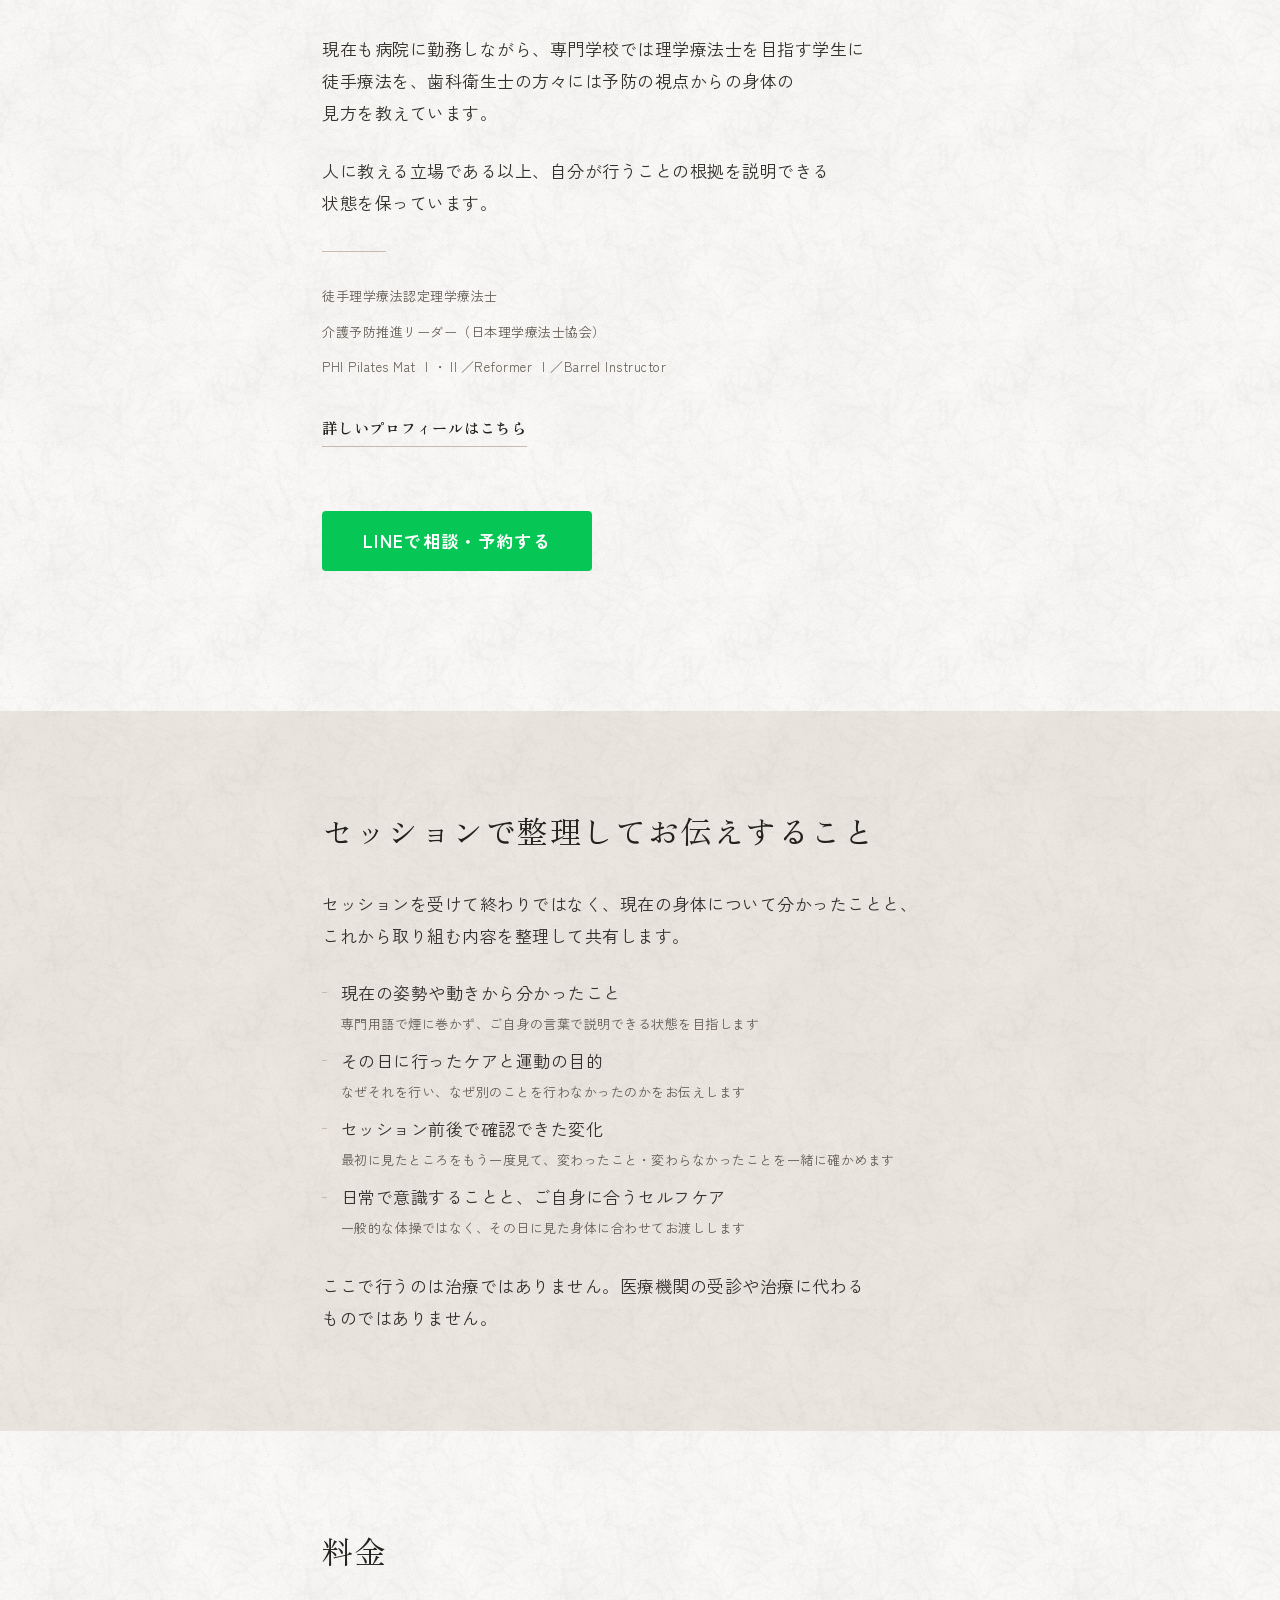
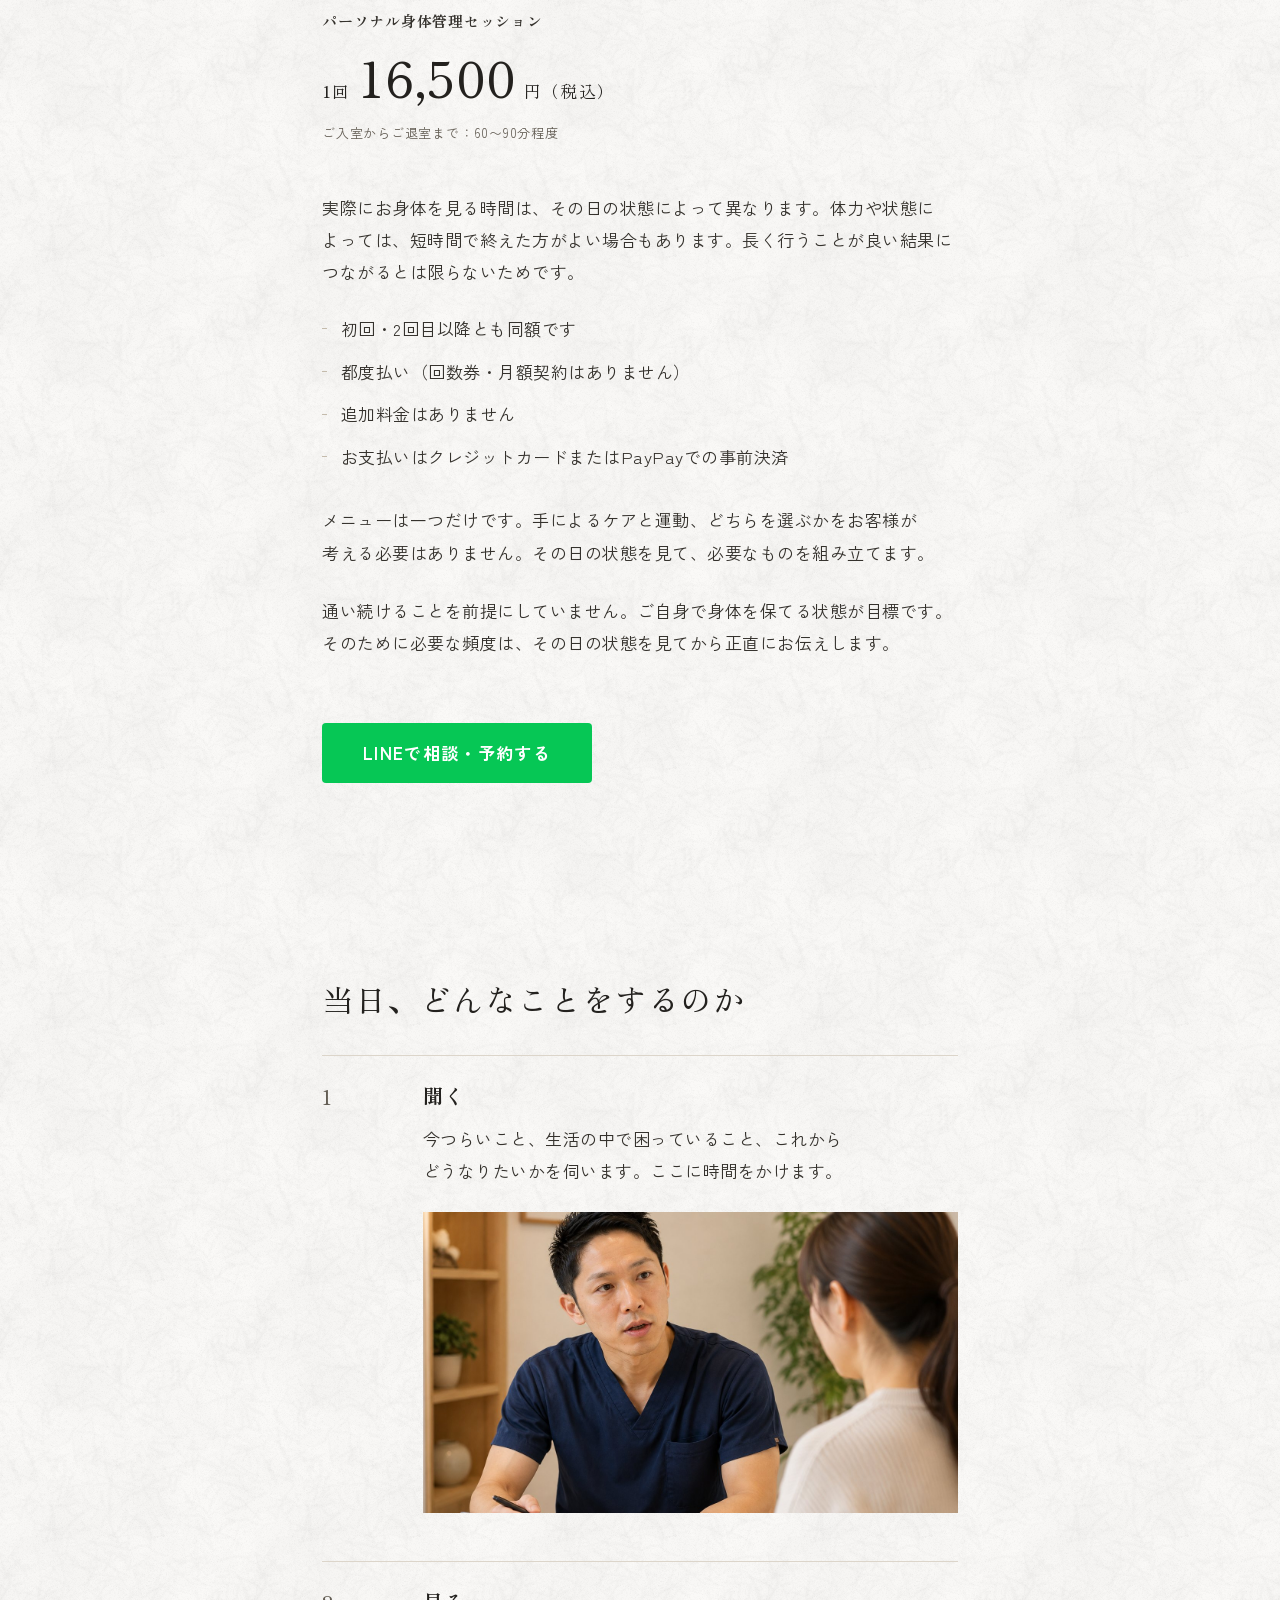
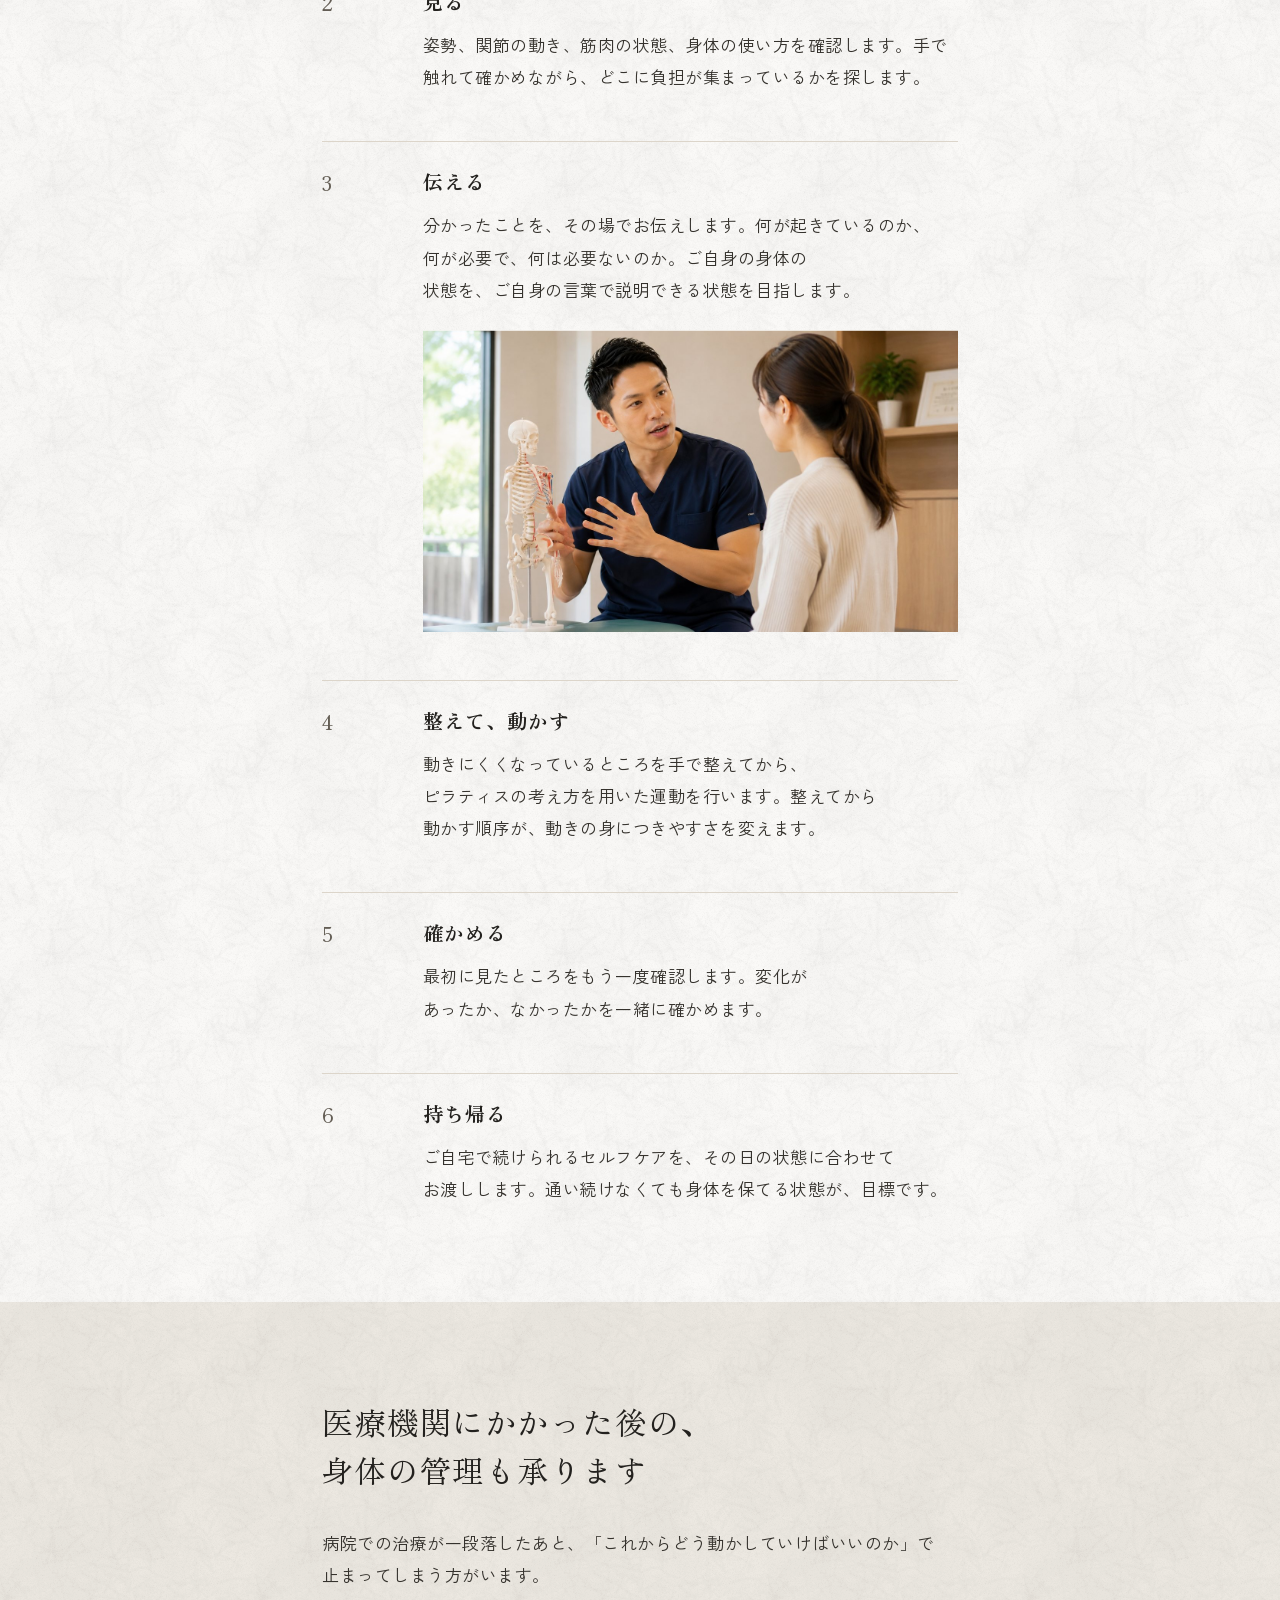
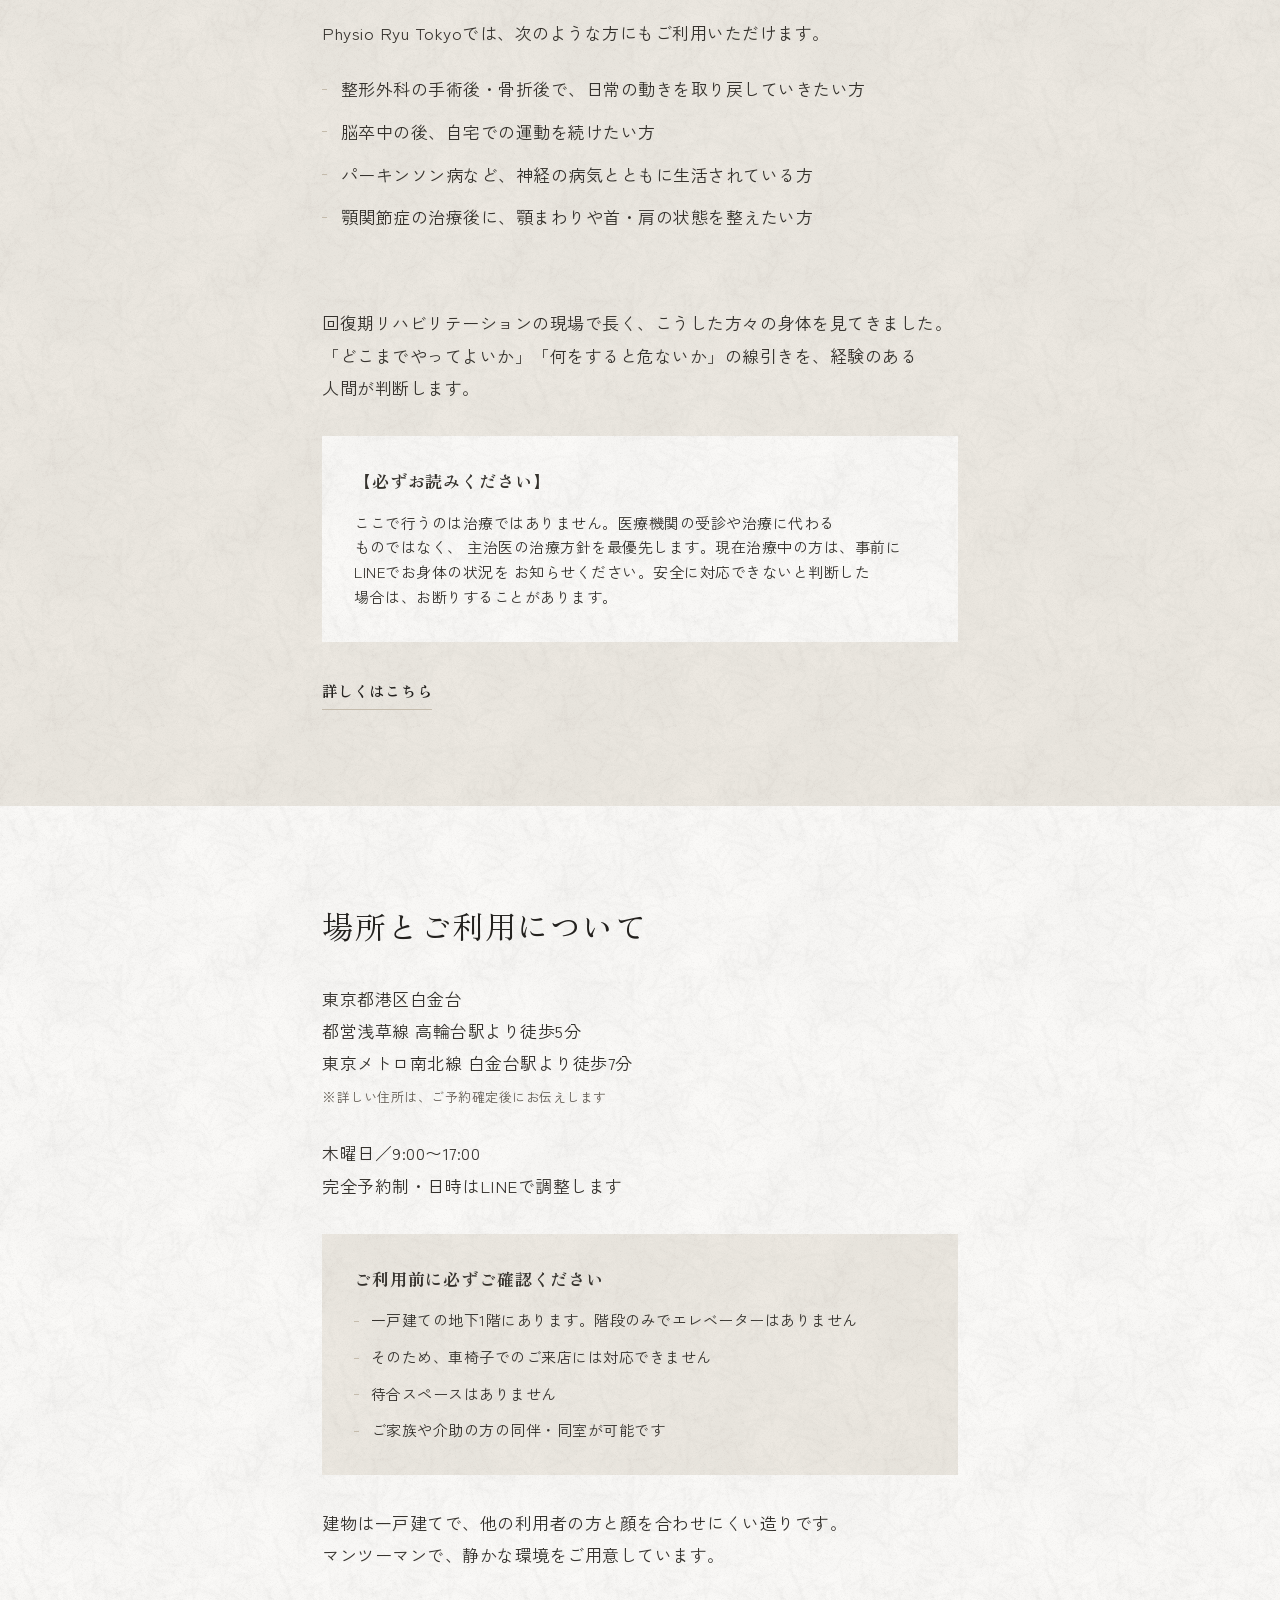
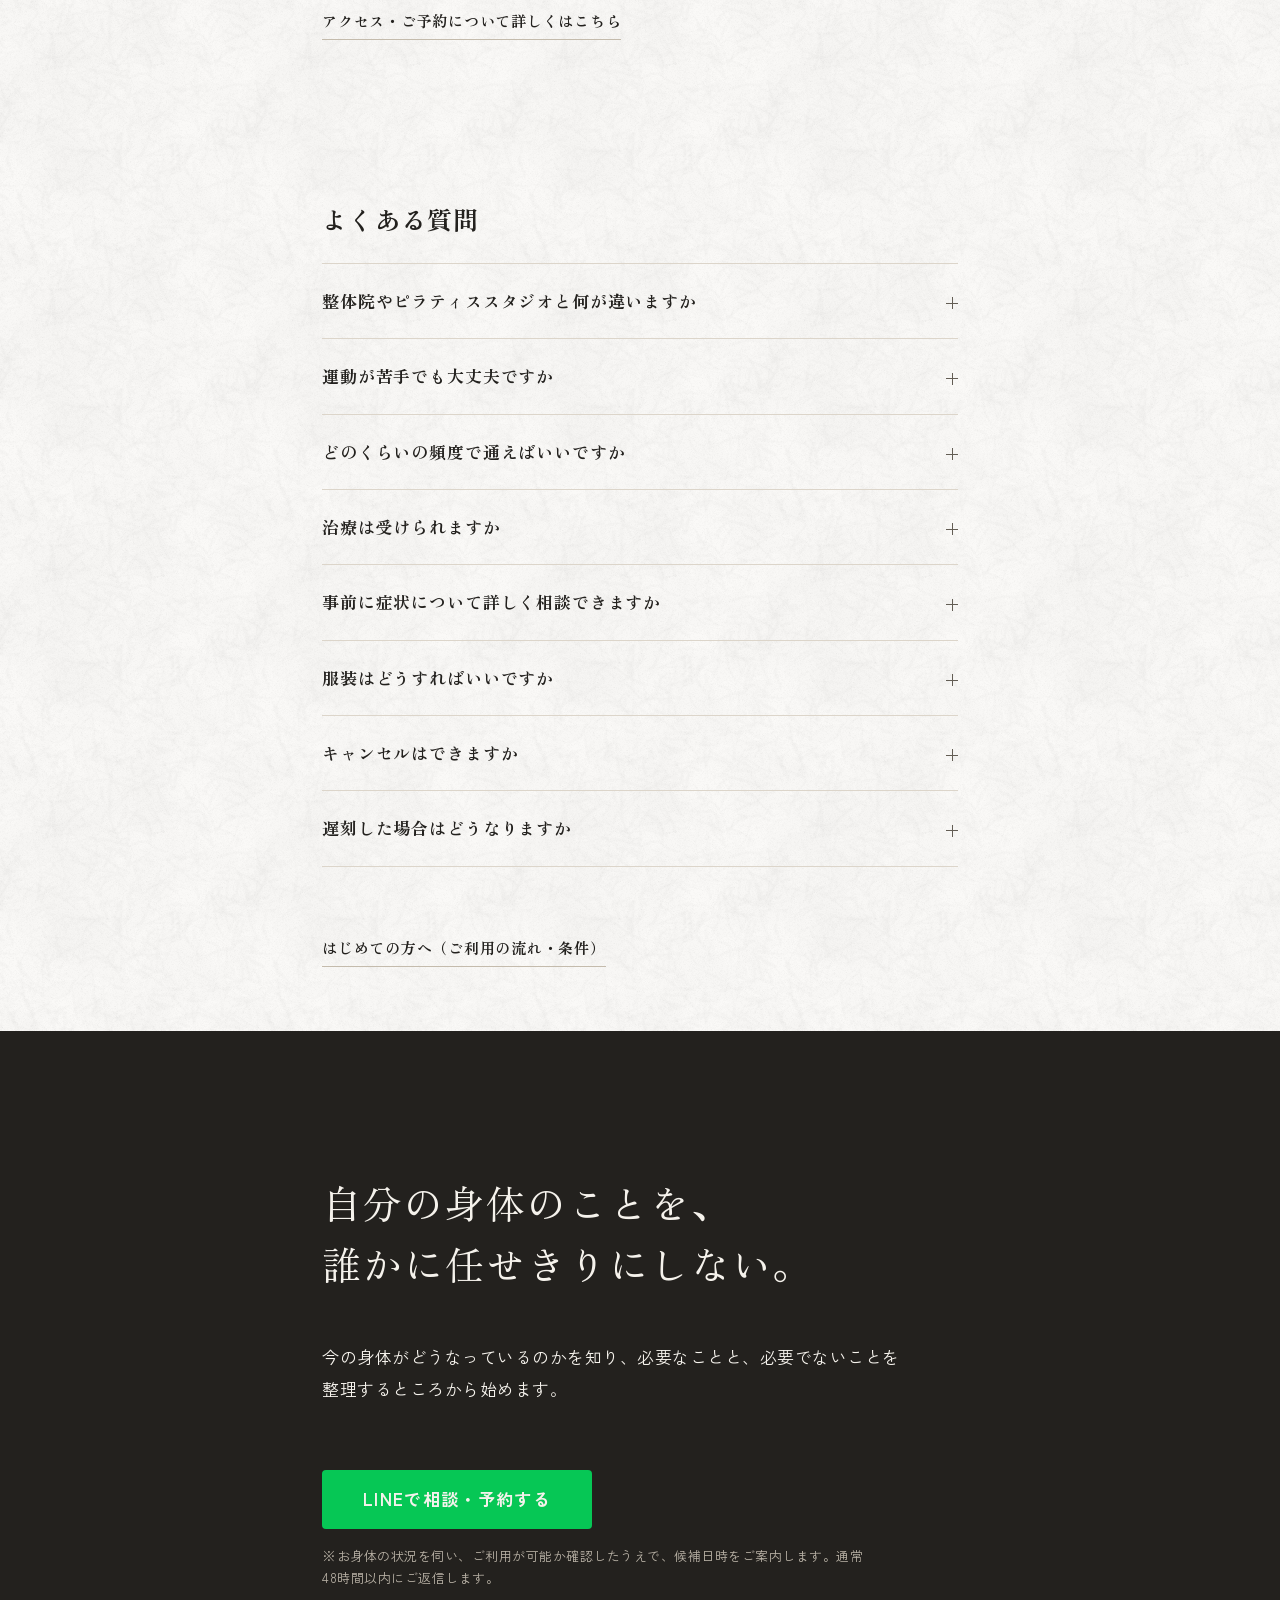
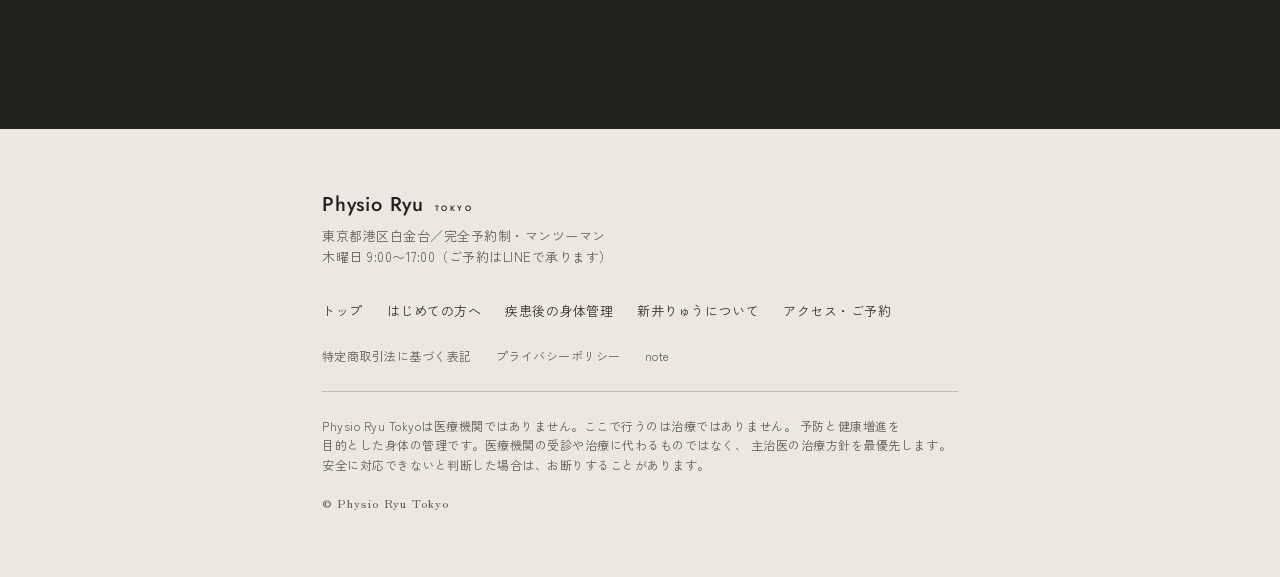
==== commit 177ec30d: "社名を名刺・LINEと共通の文字ロゴにそろえ、ファビコンを追加した サイト内は墨1色版を使い、彩度のある色はLINEボタンだけという既存の規律を保つ。 ブランドの朱はページ外側のファビコンにだけ使う。" ====
--- a/physio-ryu-tokyo/index.html
+++ b/physio-ryu-tokyo/index.html
@@ -22,7 +22,9 @@
 
 <link rel="preconnect" href="https://fonts.googleapis.com">
 <link rel="preconnect" href="https://fonts.gstatic.com" crossorigin>
-<link href="https://fonts.googleapis.com/css2?family=Zen+Kaku+Gothic+New:wght@400;500;700&amp;family=Zen+Old+Mincho:wght@400;700&amp;display=swap" rel="stylesheet">
+<link href="https://fonts.googleapis.com/css2?family=Jost:wght@500&amp;family=Zen+Kaku+Gothic+New:wght@400;500;700&amp;family=Zen+Old+Mincho:wght@400;700&amp;display=swap" rel="stylesheet">
+<link rel="icon" type="image/png" href="images/favicon.png">
+<link rel="apple-touch-icon" href="images/apple-touch-icon.png">
 
 <link rel="stylesheet" href="css/style.css">
 </head>
@@ -37,7 +39,7 @@
 <header class="site-header">
   <div class="site-header__inner">
     <a class="brand" href="index.html">
-      <span class="brand__name">Physio Ryu Tokyo</span>
+      <span class="brand__name">Physio Ryu<span class="brand__city">TOKYO</span></span>
       <span class="brand__sub">港区白金台／完全予約制</span>
     </a>
 
@@ -618,7 +620,7 @@
 ========================================================================== -->
 <footer class="site-footer">
   <div class="site-footer__inner">
-    <p class="site-footer__brand">Physio Ryu Tokyo</p>
+    <p class="site-footer__brand">Physio Ryu<span class="brand__city">TOKYO</span></p>
     <address class="site-footer__addr">
       東京都港区白金台／完全予約制・マンツーマン<br>
       木曜日 9:00〜17:00（ご予約はLINEで承ります）
--- a/physio-ryu-tokyo/css/style.css
+++ b/physio-ryu-tokyo/css/style.css
@@ -102,6 +102,7 @@
   /* --- 書体 -------------------------------------------------------------
      2書体だけ。英数字専用の3書体目は置かない（用途が機械的になるため）。 */
   --font-mincho: "Zen Old Mincho", "Hiragino Mincho ProN", "Yu Mincho", "YuMincho", serif;
+  --font-latin:  "Jost", "Zen Kaku Gothic New", sans-serif;  /* 社名の文字ロゴ専用 */
   --font-gothic: "Zen Kaku Gothic New", "Hiragino Kaku Gothic ProN", "Yu Gothic", "Meiryo", sans-serif;
 
   /* --- 文字サイズ（1.25倍の9段階。この外の値を書かない） ----------------- */
@@ -1132,10 +1133,19 @@
   line-height: var(--lh-label);
 }
 .brand__name {
-  font-family: var(--font-mincho);
+  display: inline-flex;
+  align-items: baseline;
+  gap: 0.55em;
+  font-family: var(--font-latin);
   font-size: var(--fs-l);
-  font-weight: 400;
-  letter-spacing: 0.1em;
+  font-weight: 500;
+  letter-spacing: 0.04em;
+  line-height: 1.2;
+}
+/* 文字ロゴの「TOKYO」。サイト内では墨1色版を使う（彩度のある色はLINEボタンだけ、の規律を守るため） */
+.brand__city {
+  font-size: 0.39em;
+  letter-spacing: 0.32em;
 }
 .brand__sub {
   font-size: var(--fs-xs);
@@ -1238,10 +1248,14 @@
   .site-footer__inner { padding-inline: var(--sp-6); }
 }
 .site-footer__brand {
-  font-family: var(--font-mincho);
+  display: flex;
+  align-items: baseline;
+  gap: 0.55em;
+  font-family: var(--font-latin);
   font-size: var(--fs-l);
-  font-weight: 400;
-  letter-spacing: 0.1em;
+  font-weight: 500;
+  letter-spacing: 0.04em;
+  line-height: 1.2;
   color: var(--ink);
   margin-bottom: var(--sp-2);
 }
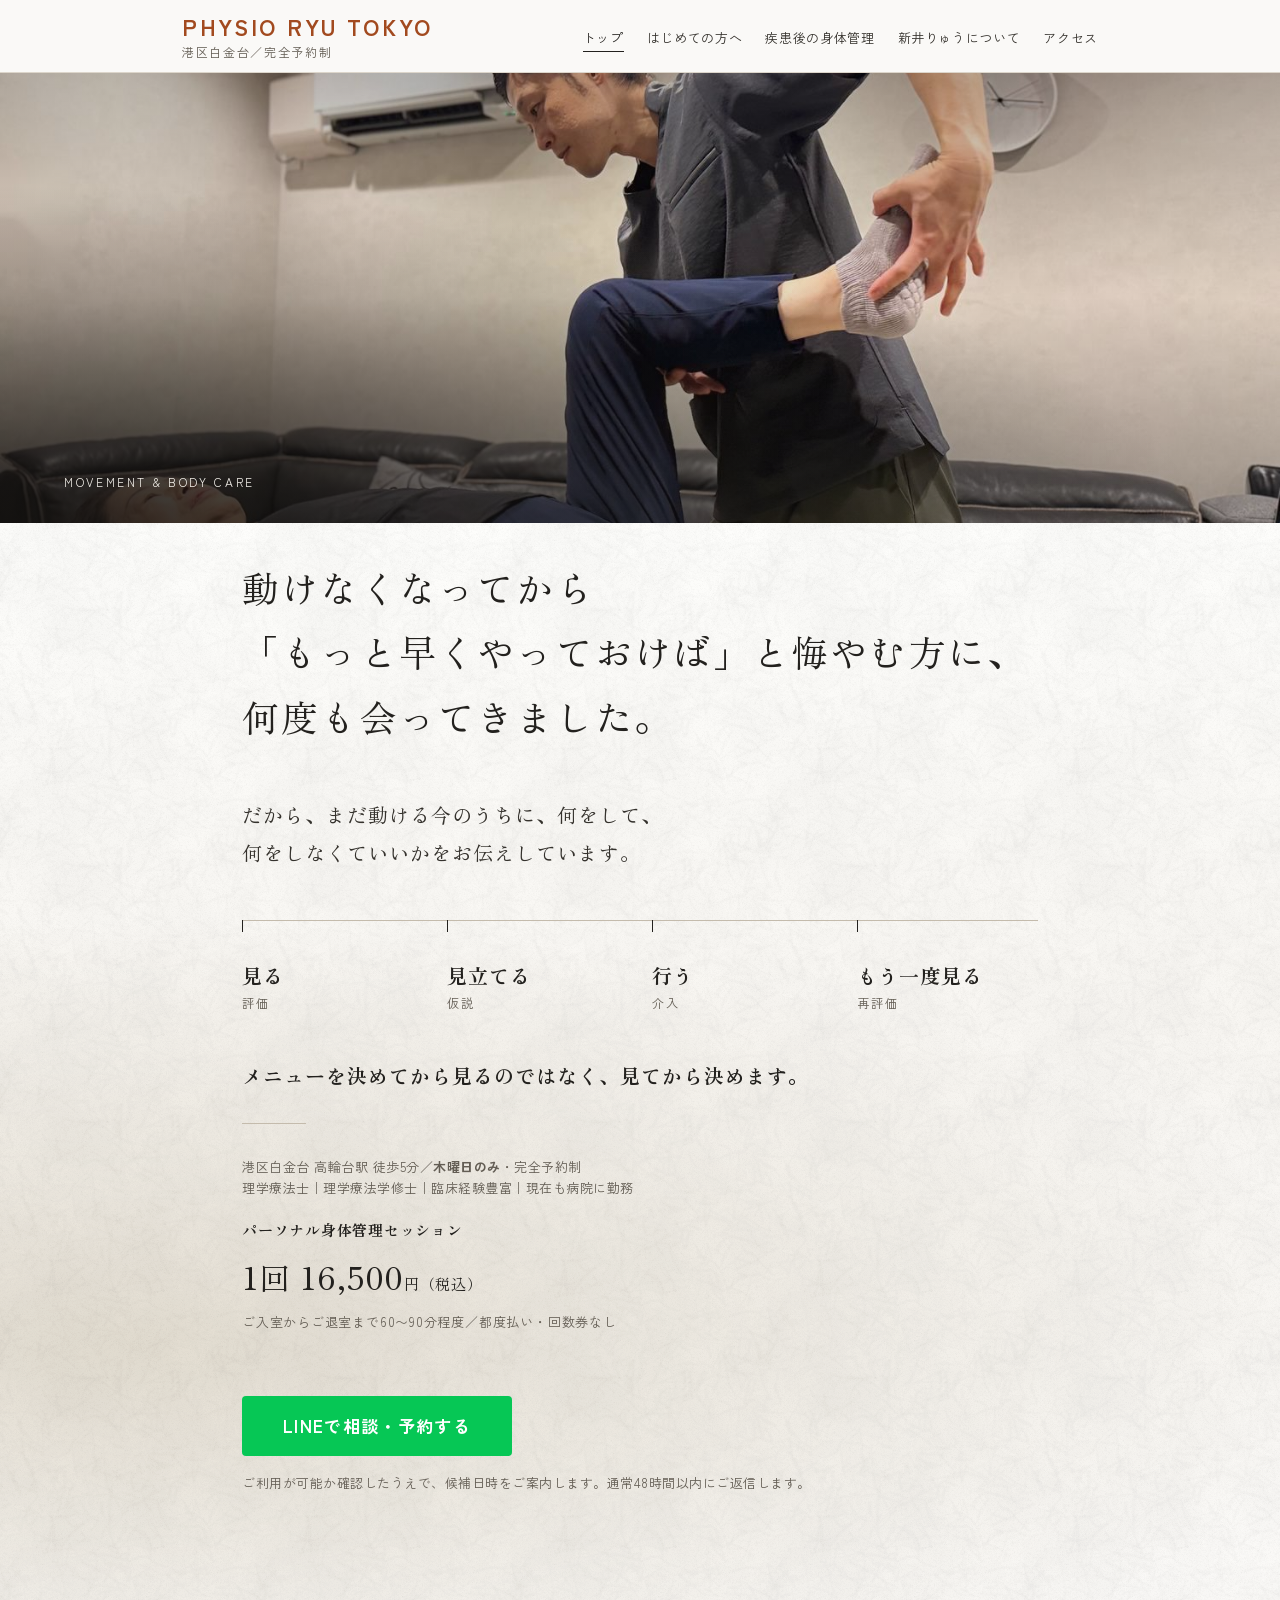
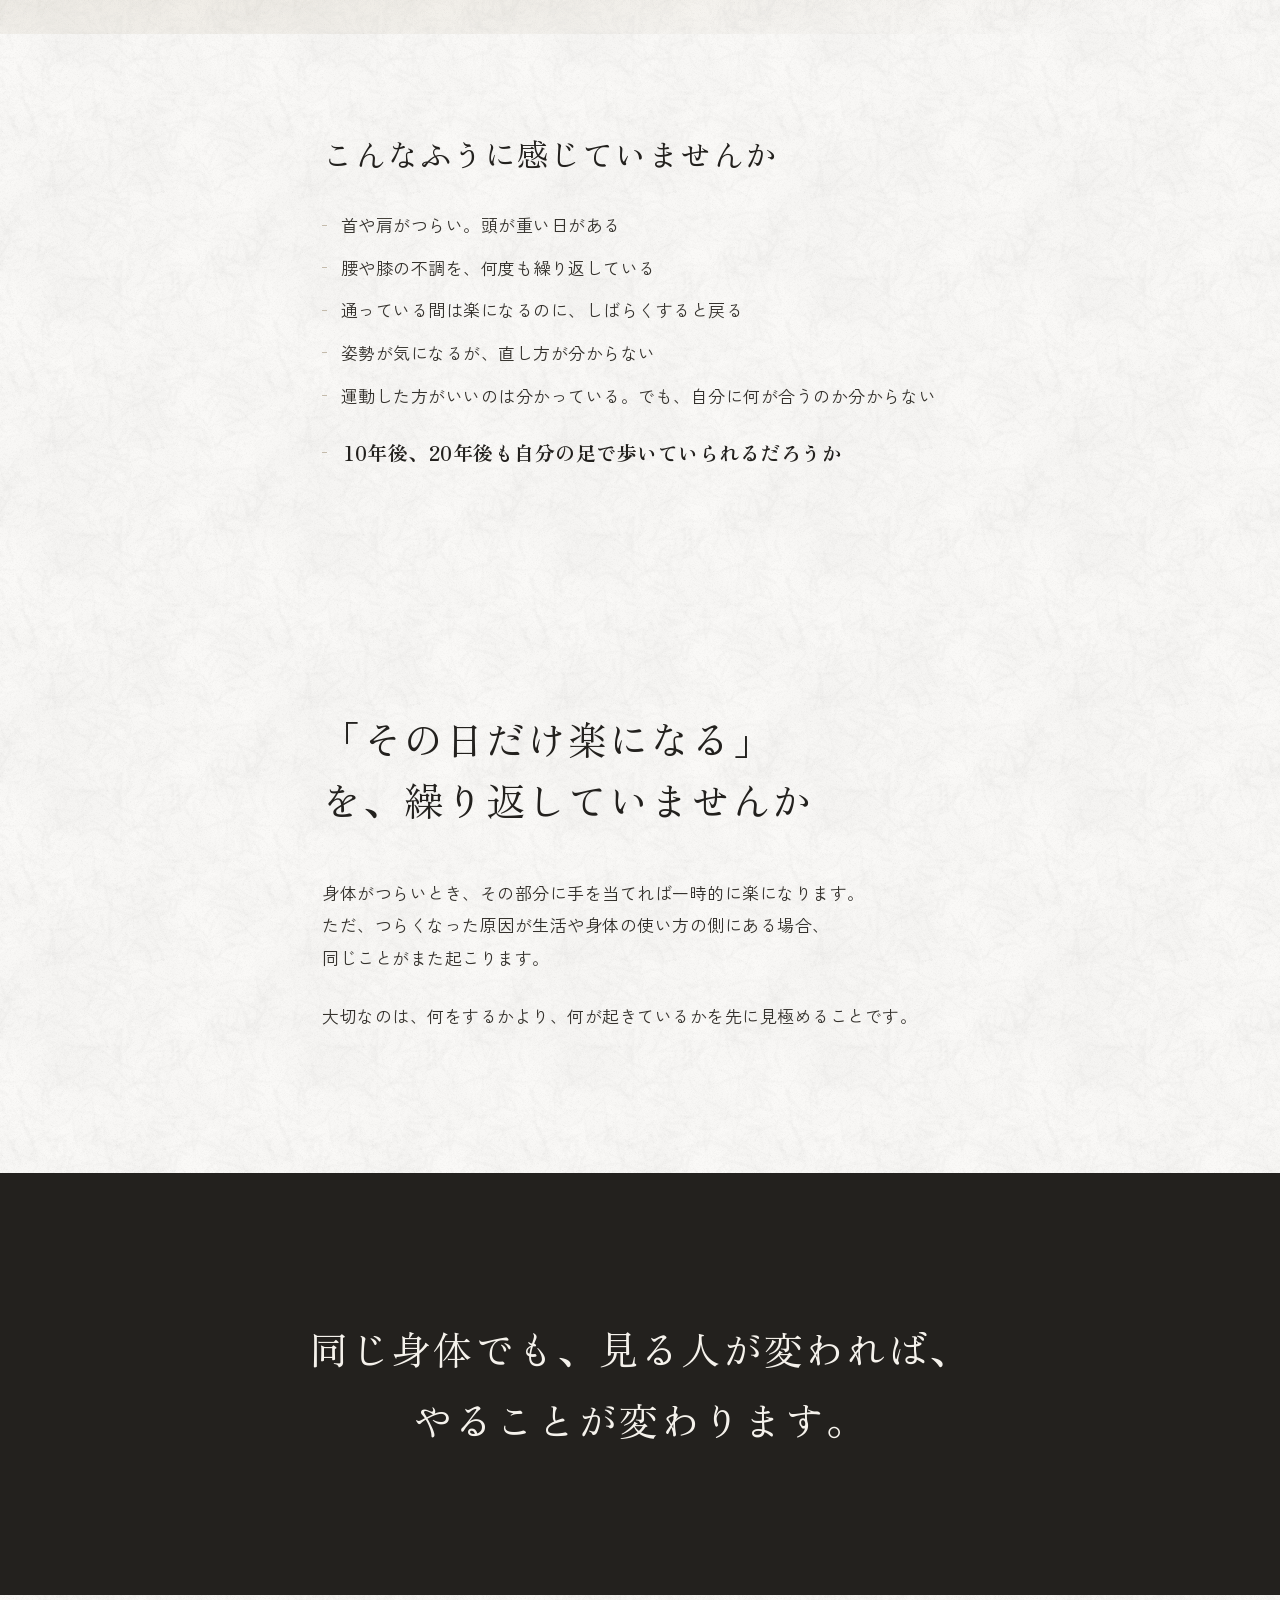
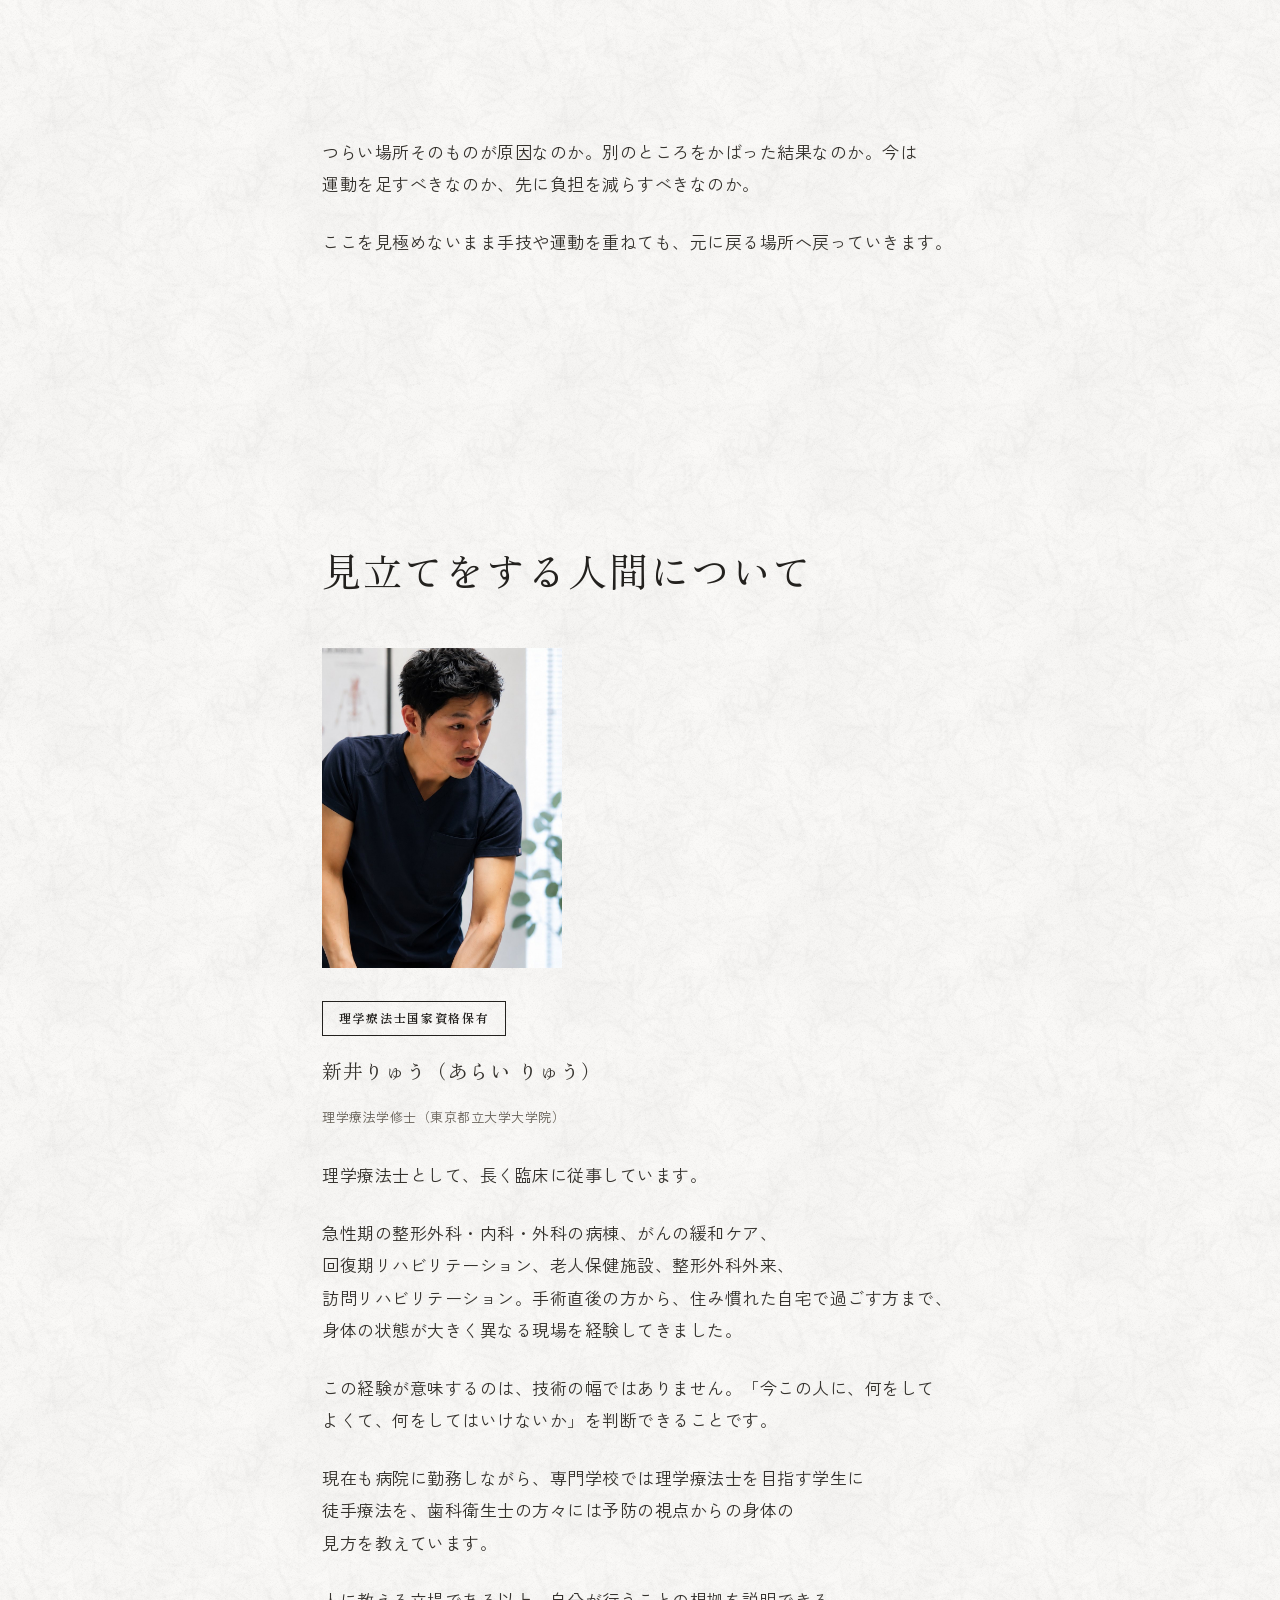
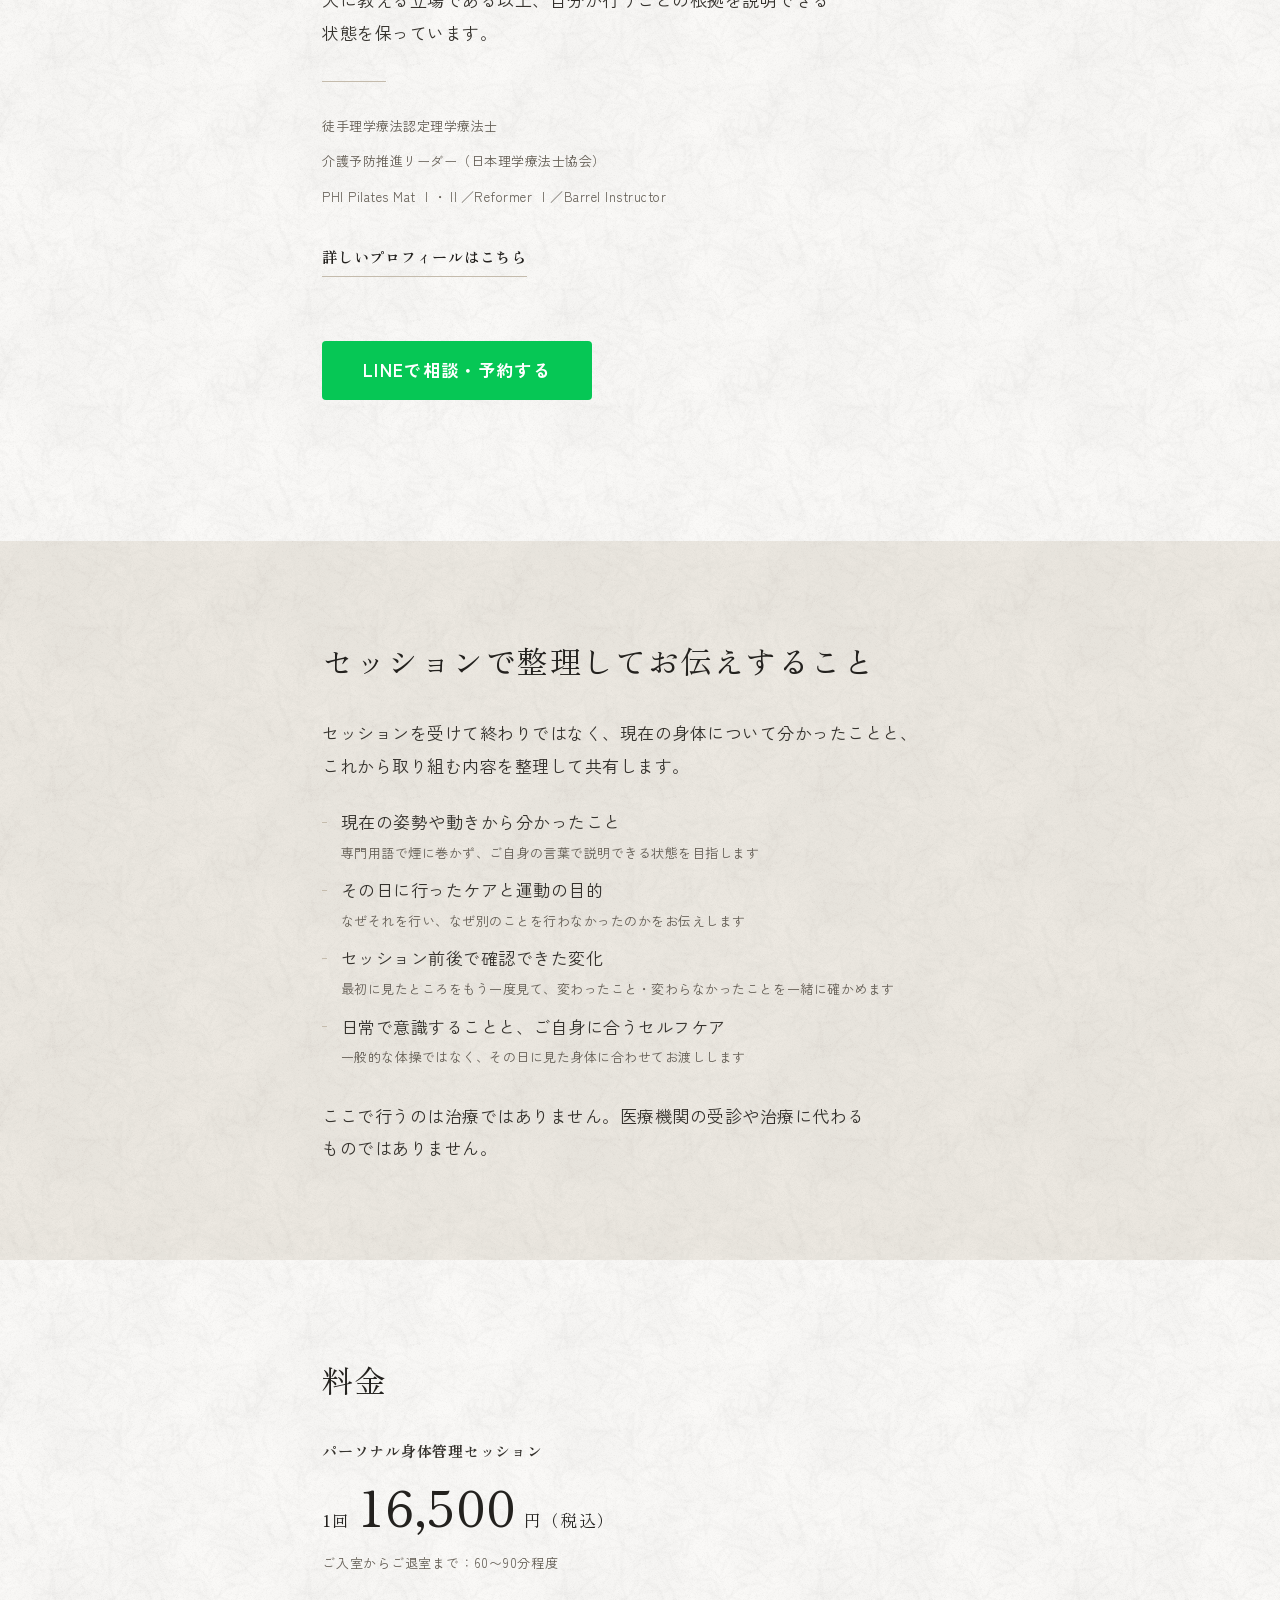
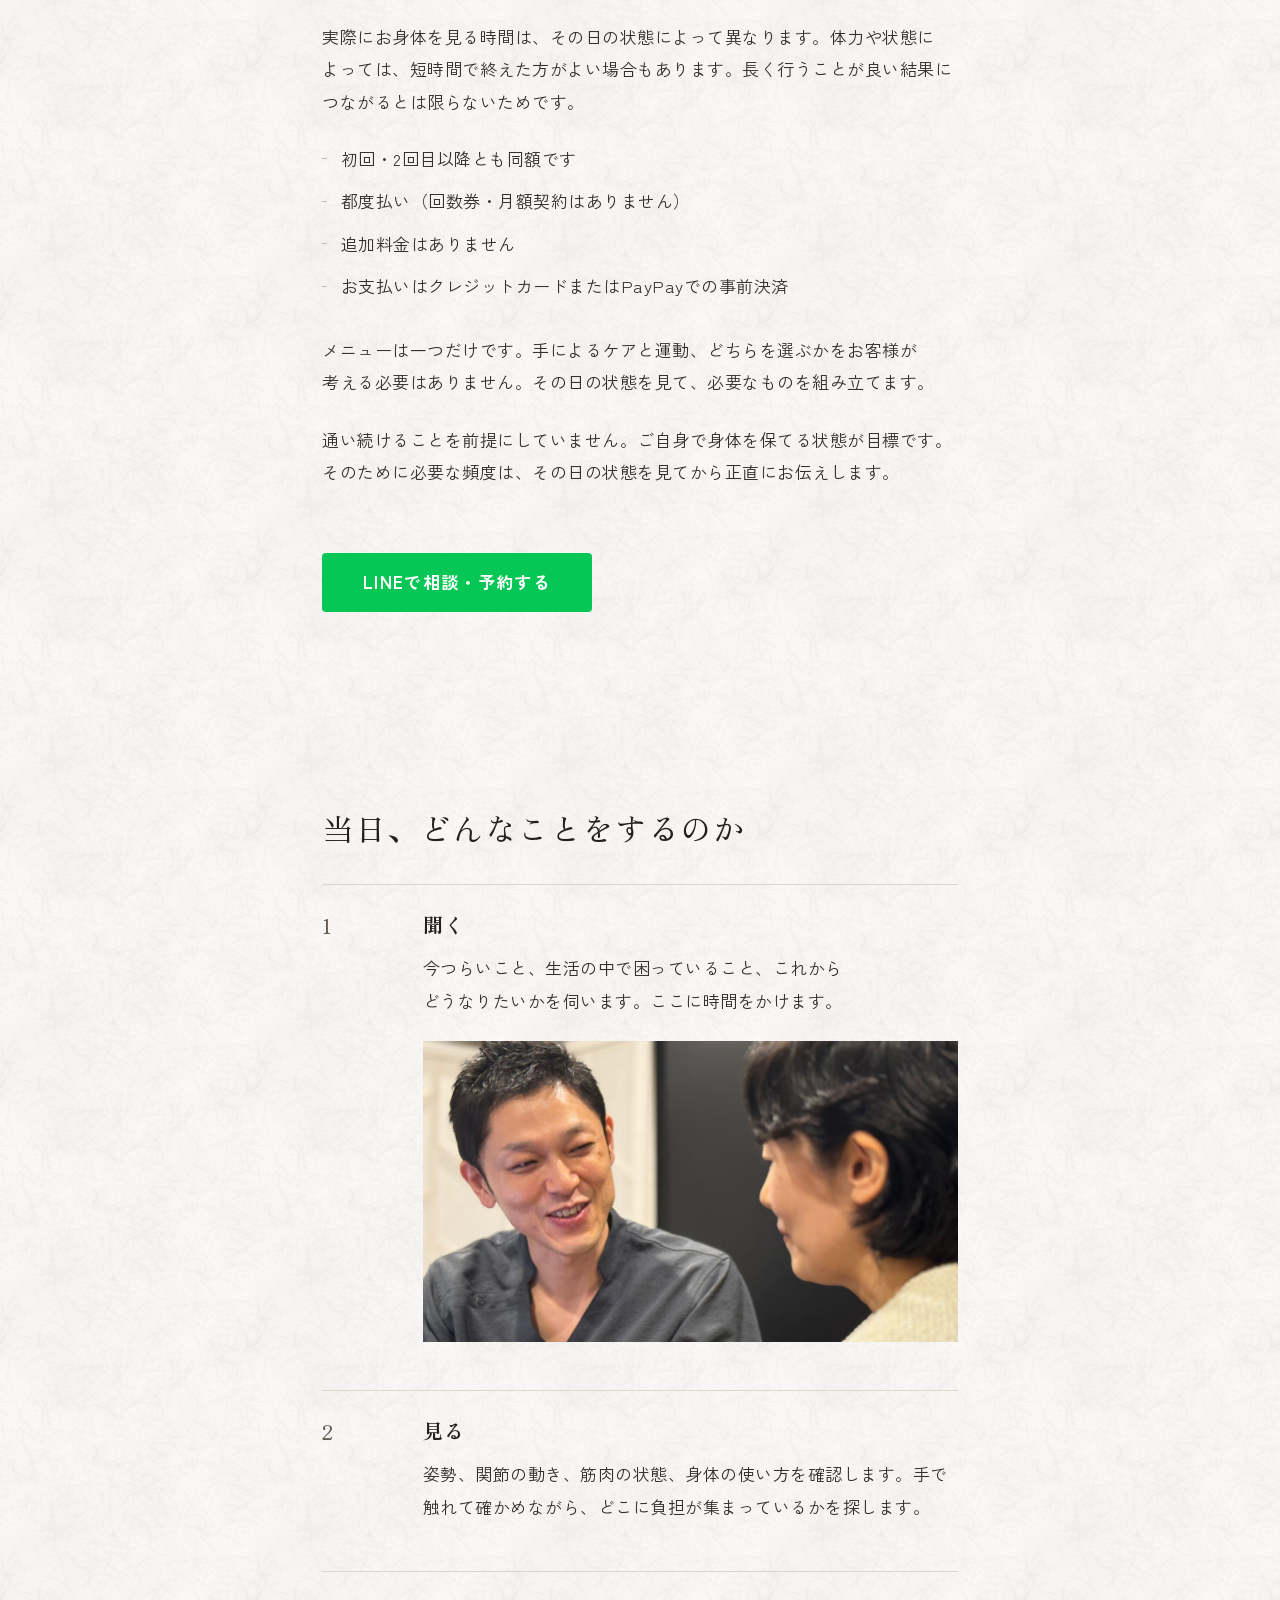
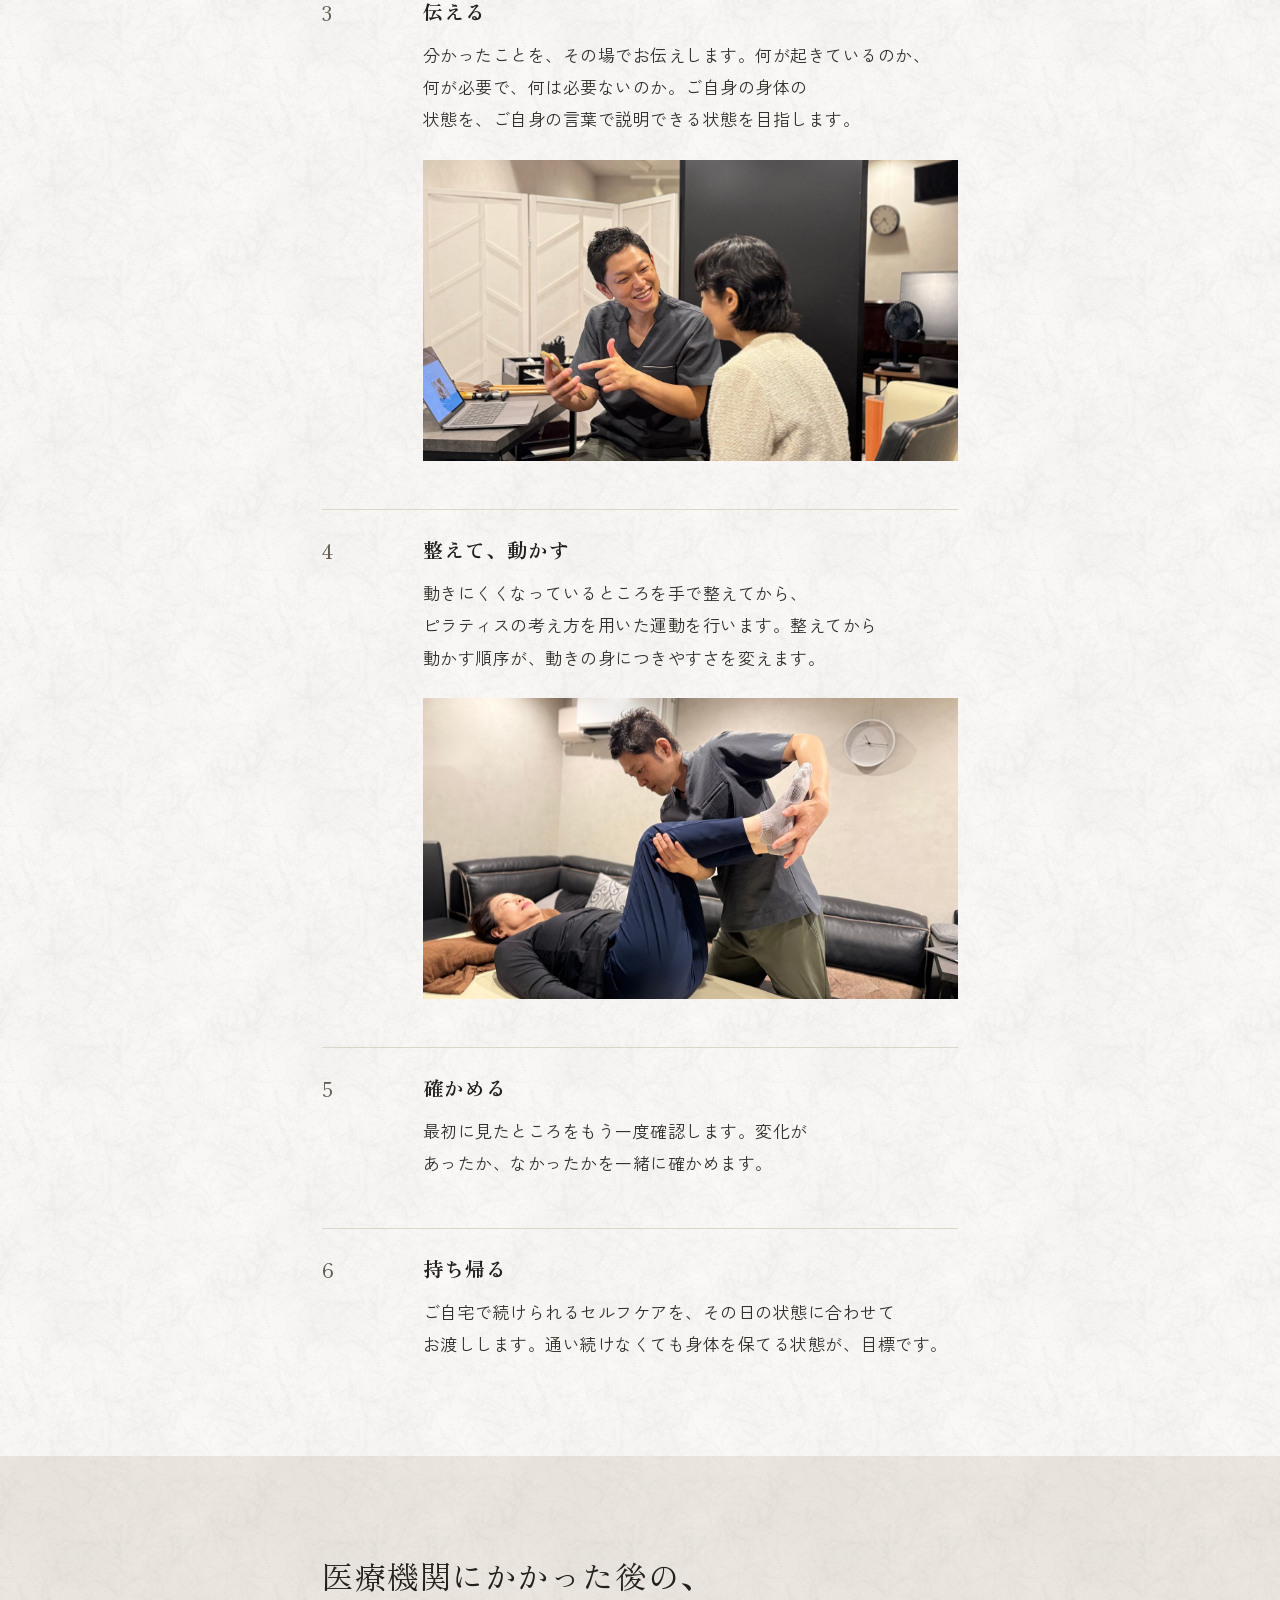
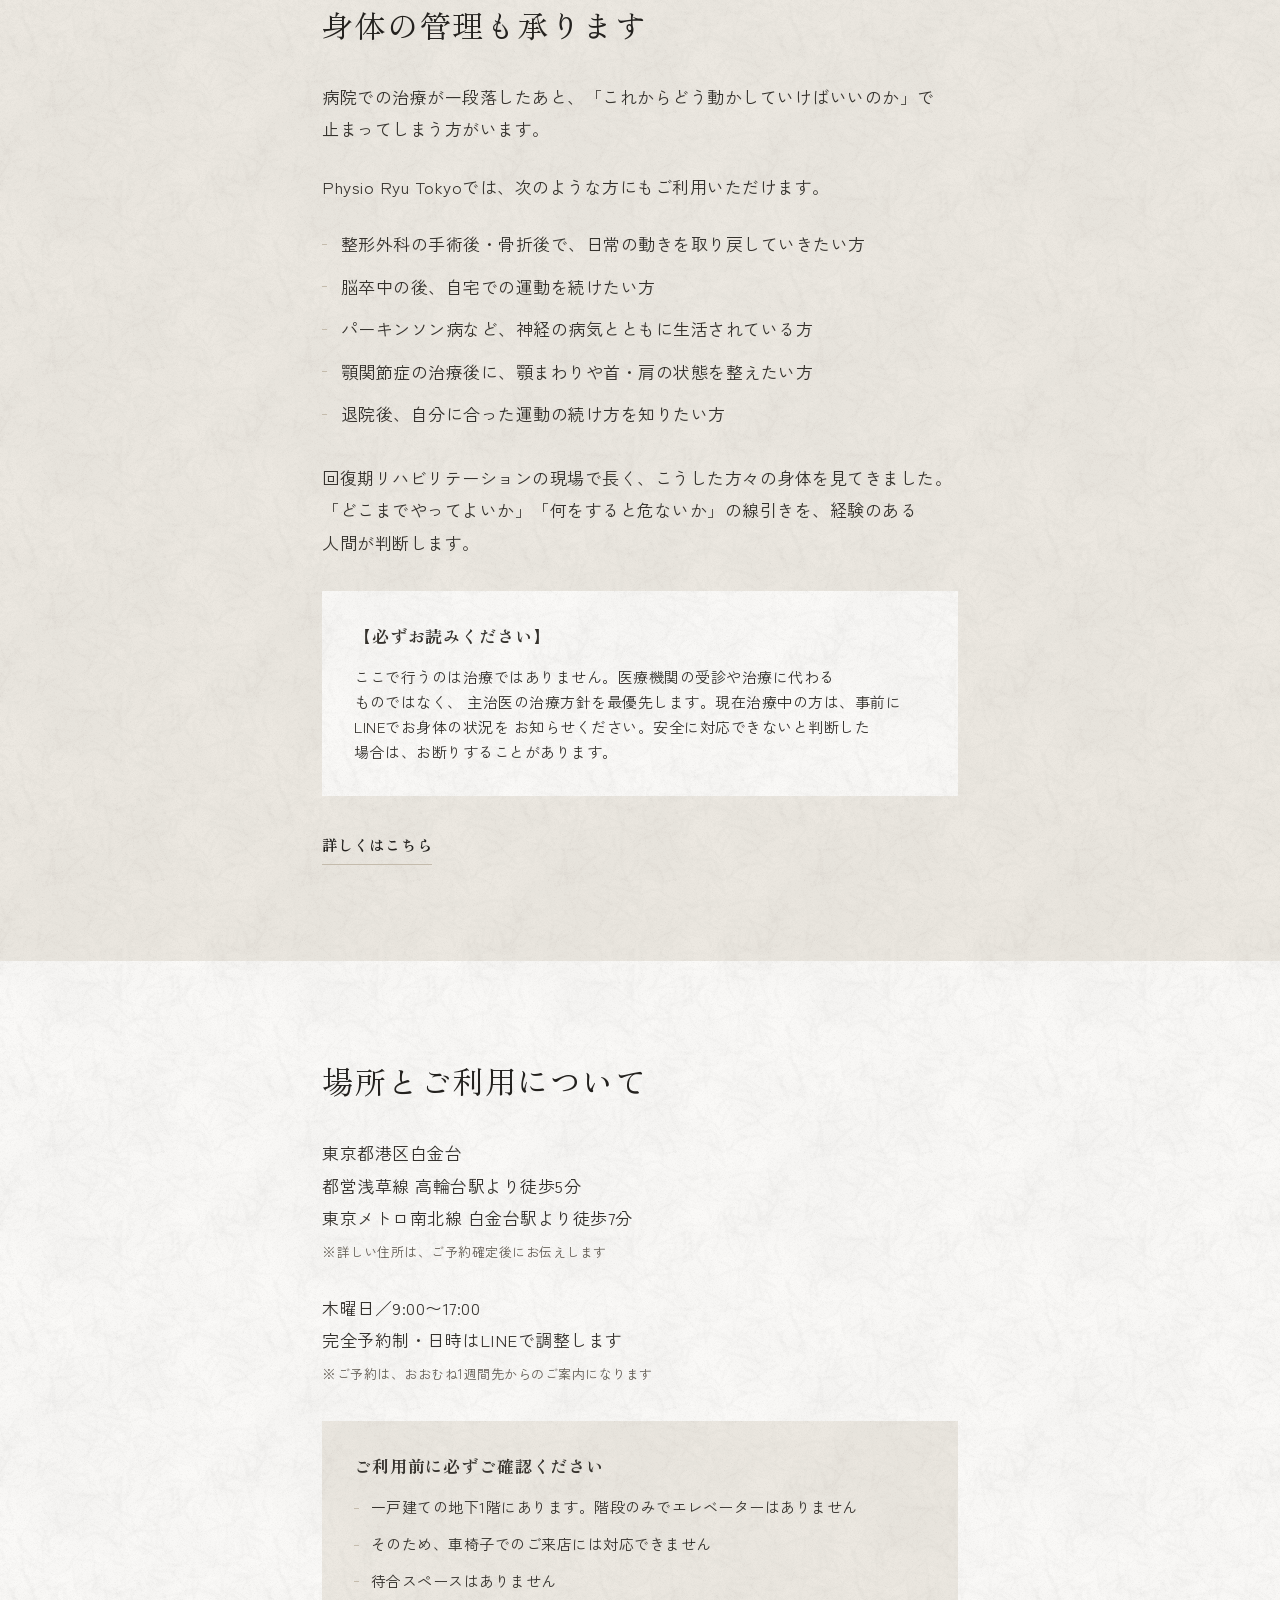
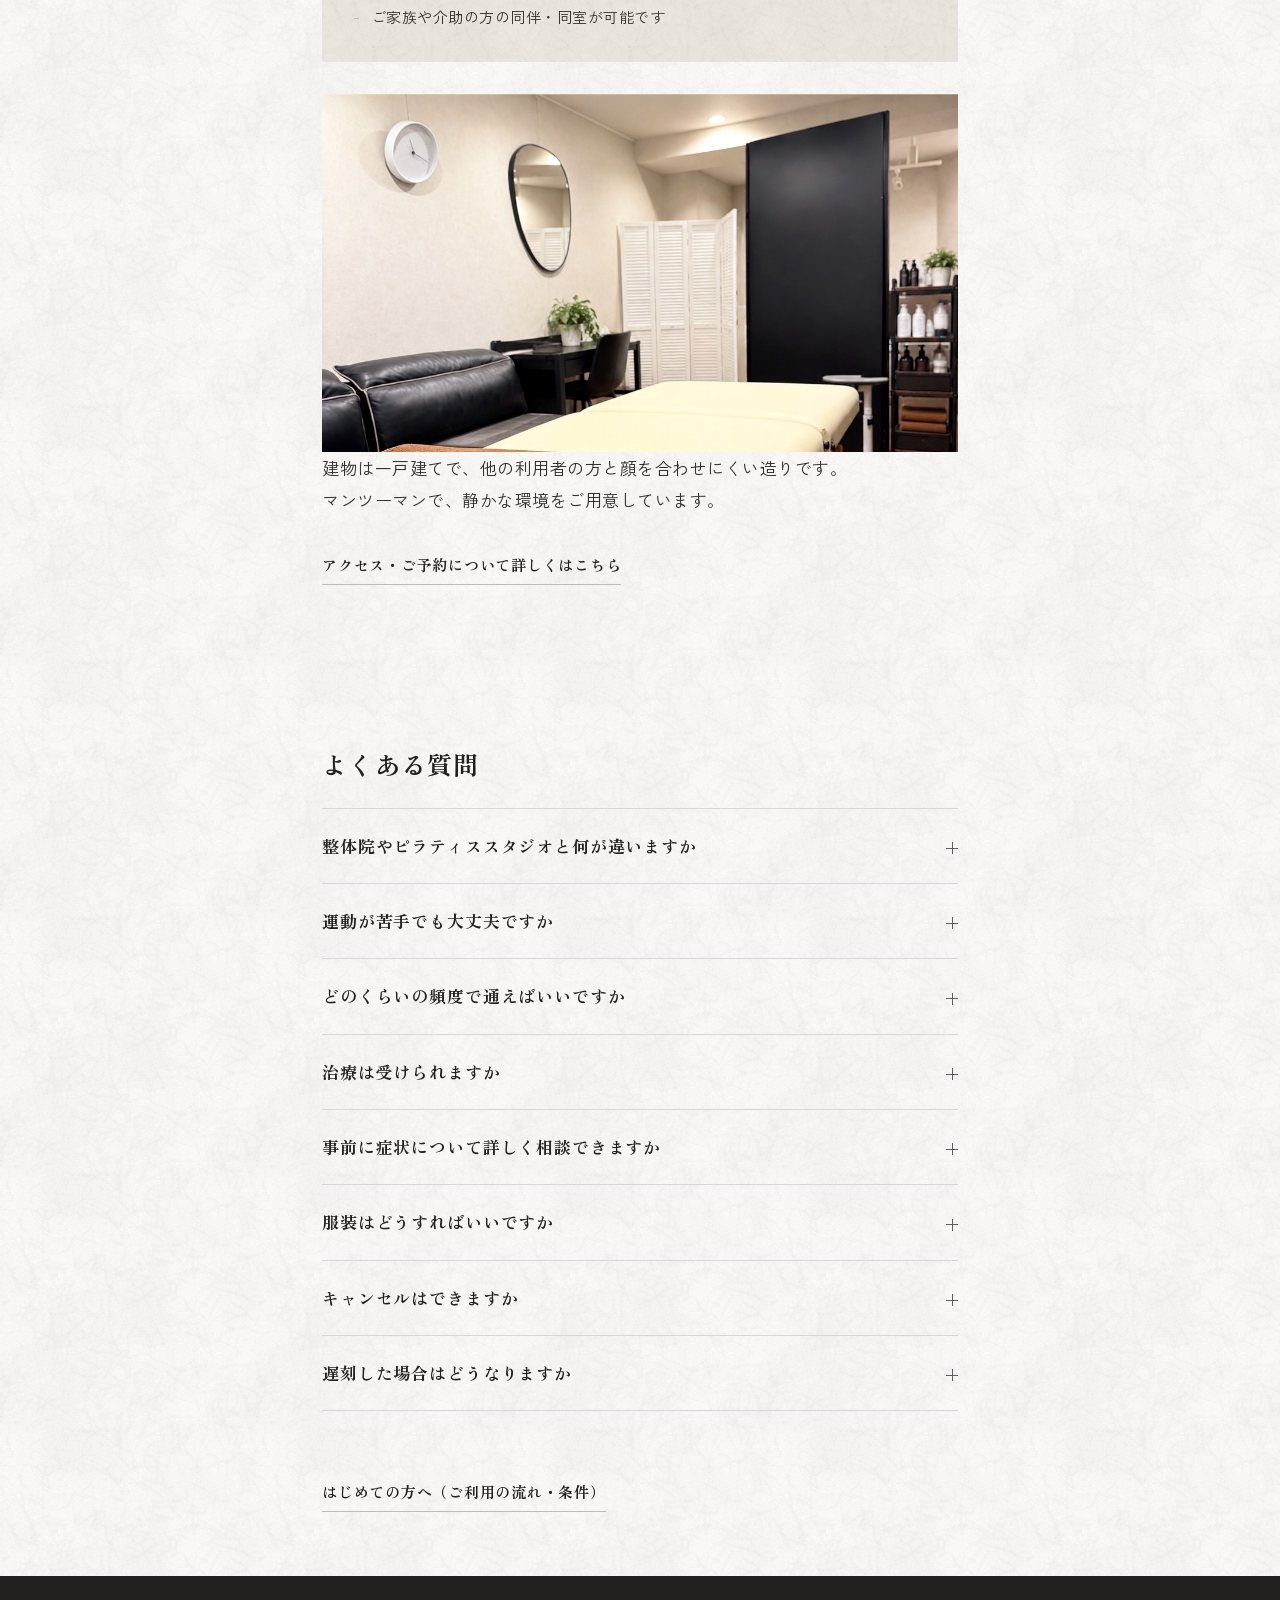
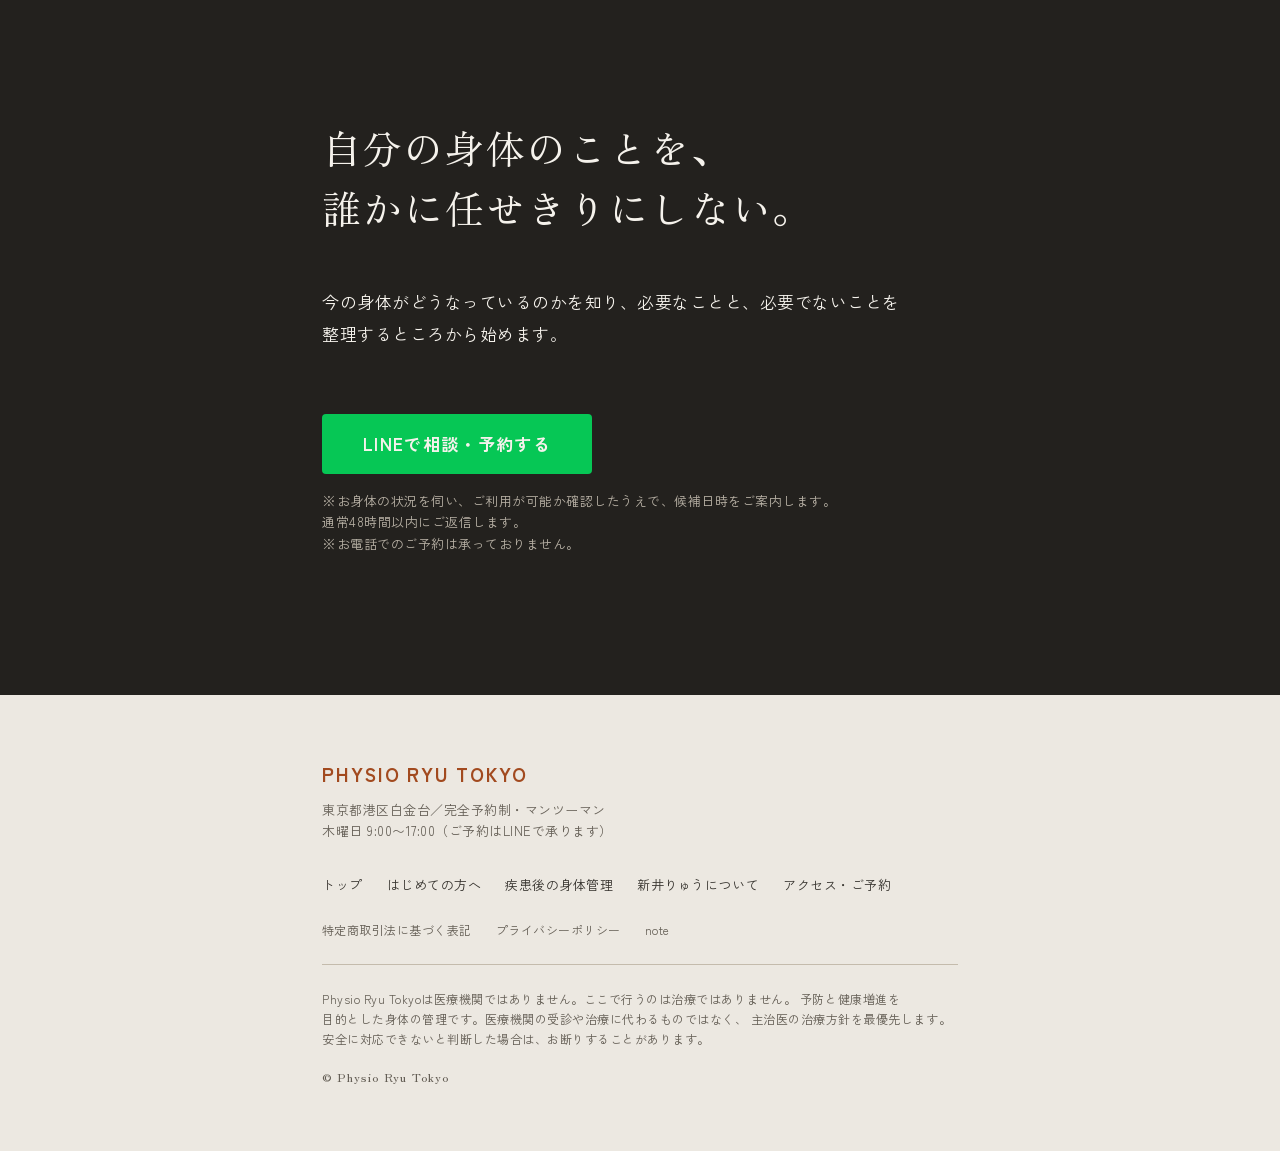
==== commit bf6aa551: "feat: OGP画像(images/ogp.jpg)を追加した 公開前の残タスクのうち、外部の情報（ドメイン・note URL）に依存しない 1点として着手。これまでog:imageが存在しないファ" ====
--- a/physio-ryu-tokyo/index.html
+++ b/physio-ryu-tokyo/index.html
@@ -10,7 +10,7 @@
 <title>Physio Ryu Tokyo｜港区白金台・理学療法士による完全予約制パーソナルスタジオ</title>
 <meta name="description" content="港区白金台の完全予約制パーソナルスタジオ。理学療法士免許を持つ経験豊富なトレーナーが、姿勢と動きを評価し、必要なケアと運動を組み立てます。現在も病院に勤務。1回16,500円（税込）・木曜日のみ・マンツーマン。">
 
-<!-- OGP（og:image は後日 images/ogp.jpg を差し込む。og:url はドメイン確定後に差し替え） -->
+<!-- OGP画像は images/ogp.jpg（設置済み）。og:url はドメイン確定後に差し替え -->
 <meta property="og:type" content="website">
 <meta property="og:site_name" content="Physio Ryu Tokyo">
 <meta property="og:locale" content="ja_JP">
@@ -22,9 +22,7 @@
 
 <link rel="preconnect" href="https://fonts.googleapis.com">
 <link rel="preconnect" href="https://fonts.gstatic.com" crossorigin>
-<link href="https://fonts.googleapis.com/css2?family=Jost:wght@500&amp;family=Zen+Kaku+Gothic+New:wght@400;500;700&amp;family=Zen+Old+Mincho:wght@400;700&amp;display=swap" rel="stylesheet">
-<link rel="icon" type="image/png" href="images/favicon.png">
-<link rel="apple-touch-icon" href="images/apple-touch-icon.png">
+<link href="https://fonts.googleapis.com/css2?family=Zen+Kaku+Gothic+New:wght@400;500;700&amp;family=Zen+Old+Mincho:wght@400;700&amp;display=swap" rel="stylesheet">
 
 <link rel="stylesheet" href="css/style.css">
 </head>
@@ -39,7 +37,7 @@
 <header class="site-header">
   <div class="site-header__inner">
     <a class="brand" href="index.html">
-      <span class="brand__name">Physio Ryu<span class="brand__city">TOKYO</span></span>
+      <span class="brand__name">Physio Ryu Tokyo</span>
       <span class="brand__sub">港区白金台／完全予約制</span>
     </a>
 
@@ -64,10 +62,30 @@
 
 <!-- ==========================================================================
      ① ファーストビュー
-     主コピー → 進め方の4工程（Signature Element）→ 意味を言う一文 → CTA → 空間写真。
+     写真の帯 → 主コピー → 進め方の4工程（Signature Element）→ 意味を言う一文
+     → 条件 → 価格 → CTA。
      「メニューを決めてから見るのではない」ことを、読ませずに図で伝えるのが狙い。
-========================================================================== -->
-<section class="section section--major hero" data-cta-hide>
+
+     先頭の帯は文章を載せず、写真だけを担当させる。
+     全面写真にすると価格と条件が1画面ぶん遠くなり、
+     主コピーも短いスローガンに置き換わってしまうため、帯にとどめている。
+
+     帯の写真は「空っぽの部屋」ではなく「一対一で見てもらえる様子」にしている。
+     最初は無人の部屋の写真を使っていたが、部屋を大きく見せるほど
+     生活感のある物（配線・ポーチなど）まで写り込んでしまい、
+     どの角度で撮り直しても解決しなかった。
+     一人でやる「見立て」の事業では、主役は部屋ではなく人であるべき、
+     という以前の競合分析の結論とも合う。すでに他のページで使っている
+     施術写真（after-check.jpg）を、そのままここにも使っている -->
+<!-- 写真を差し替えたら、英字のコントラストを測り直すこと
+     （覆いの濃さは、いまの写真で実測して決めている） -->
+<section class="hero-band" data-cta-hide>
+  <img class="hero-band__img" src="images/studio-band.jpg" alt="脚の動く範囲を確かめている場面">
+  <div class="hero-band__scrim"></div>
+  <p class="hero-band__tag">MOVEMENT &amp; BODY CARE</p>
+</section>
+
+<section class="section section--major hero hero--under" data-cta-hide>
   <!-- ヒーローだけは本文の可読幅(700px)から外し、主コピーが指定どおり3行で組める幅にする -->
   <div class="wrap wrap--hero">
     <h1 class="hero__copy">
@@ -107,7 +125,10 @@
     <hr class="rule">
 
     <p class="note-small">
-      港区白金台／<strong>木曜日のみ</strong>・完全予約制・マンツーマン<br>
+      <!-- 「自分が行ける場所か」を1画面目で判断できるように、駅と徒歩分数をここに出す。
+           「マンツーマン」を落としたのは、この一行が390px幅で折り返さない長さに
+           収めるため。マンツーマンは「場所とご利用について」で書いている -->
+      港区白金台 <span class="u-nw">高輪台駅 徒歩5分</span>／<strong class="u-nw-s">木曜日のみ</strong>・完全予約制<br>
       <!-- 「｜」の直後でしか折り返さないようにする。「現在も／病院に勤務」のように
            語の途中で切れるのと、行頭が「｜」で始まるのを両方防ぐ -->
       <span class="u-nw">理学療法士｜</span><span class="u-nw">理学療法学修士｜</span><span class="u-nw">臨床経験豊富｜</span><span class="u-nw">現在も病院に勤務</span>
@@ -126,19 +147,9 @@
 
     <div class="cta-block cta-block--left">
       <a class="btn-line" href="https://lin.ee/6pUFgzJ">LINEで相談・予約する</a>
-      <p class="cta-block__note">ご利用が可能か確認したうえで、候補日時をご案内します。</p>
-    </div>
-
-    <!-- 写真差し替え: 下の <span class="ph__label">…</span> ごと
-         <img class="ph__img" src="images/studio.jpg" alt="白金台のスタジオ"> に置き換える -->
-    <!-- ここだけ .reveal で囲むのは、主コピーとCTAは開いた瞬間に読める状態のまま、
-         写真だけをスクロールに合わせて出すため -->
-    <div class="reveal">
-    <!-- 【仮の画像】AI生成の仮置きです。撮影後に必ず差し替え、images/tmp-ai-*.jpg を削除してください -->
-    <figure class="ph ph--wide u-mt-l">
-      <img class="ph__img" src="images/tmp-ai-studio.jpg" alt="スタジオの空間">
-    </figure>
-    </div>
+      <p class="cta-block__note">ご利用が可能か確認したうえで、候補日時をご案内します。通常48時間以内にご返信します。</p>
+    </div>
+
   </div>
 </section>
 <!-- ==========================================================================
@@ -199,11 +210,6 @@
   <div class="wrap reveal">
     <h2 class="section-title">見立てをする人間について</h2>
 
-    <!-- 写真差し替え: 下の <span class="ph__label">…</span> ごと
-         <img class="ph__img" src="images/ryu-portrait.jpg" alt="新井りゅう"> に置き換える。
-         顔写真は縦長（ph--portrait）または正方形（ph--square）。円形にしない -->
-    <!-- 【仮の写真】撮影までの仮置きです。差し替えるときは <img> の src を変えるだけ。
-         元の撮影指示は git 履歴（f996075 以前）に残っています -->
     <figure class="ph ph--portrait ph-face">
       <img class="ph__img" src="images/tmp-face.jpg" alt="新井りゅう">
     </figure>
@@ -349,8 +355,7 @@
             今つらいこと、生活の中で困っていること、これからどうなりたいかを伺います。ここに時間をかけます。
           </p>
         </div>
-        <!-- 写真差し替え: <span class="ph__label">…</span> を <img class="ph__img" src="images/step-01.jpg" alt=""> に -->
-        <figure class="ph ph--wide step__figure"><img class="ph__img" src="images/tmp-ai-listen.jpg" alt="向かい合って話を聞いている場面"></figure>
+        <figure class="ph ph--wide step__figure"><img class="ph__img" src="images/session-listen.jpg" alt="向かい合って話を聞いている場面"></figure>
       </li>
 
       <li class="step">
@@ -371,7 +376,7 @@
             分かったことを、その場でお伝えします。何が起きているのか、何が必要で、何は必要ないのか。ご自身の身体の状態を、ご自身の言葉で説明できる状態を目指します。
           </p>
         </div>
-        <figure class="ph ph--wide step__figure"><img class="ph__img" src="images/tmp-ai-explain.jpg" alt="骨模型を示しながら説明している手元"></figure>
+        <figure class="ph ph--wide step__figure"><img class="ph__img" src="images/session-explain.jpg" alt="画面を示しながら説明している場面"></figure>
       </li>
 
       <li class="step">
@@ -382,6 +387,10 @@
             動きにくくなっているところを手で整えてから、ピラティスの考え方を用いた運動を行います。整えてから動かす順序が、動きの身につきやすさを変えます。
           </p>
         </div>
+        <!-- この章で写真が2枚（聞く・伝える）しかなく、
+             肝心の「行う」場面が1枚も出ていなかった。
+             6工程すべてに入れると章だけで3画面を超えるので、3枚までにとどめる -->
+        <figure class="ph ph--wide step__figure"><img class="ph__img" src="images/session-treat.jpg" alt="仰向けの方の脚を支えて動かしている場面"></figure>
       </li>
 
       <li class="step">
@@ -463,7 +472,10 @@
 
     <p>
       木曜日／9:00〜17:00<br>
-      完全予約制・日時はLINEで調整します
+      完全予約制・日時はLINEで調整します<br>
+      <!-- 「いつ行けるのか」への答え。週1日しか枠がないので、
+           前日に思い立って来られる事業ではないことを先に書いておく -->
+      <span class="note-small">※ご予約は、おおむね1週間先からのご案内になります</span>
     </p>
 
     <div class="notice">
@@ -476,6 +488,10 @@
       </ul>
     </div>
 
+    <figure class="ph ph--wide">
+      <img class="ph__img" src="images/top-place.jpg" alt="施術スペース">
+    </figure>
+
     <p class="u-mb-0">
       建物は一戸建てで、他の利用者の方と顔を合わせにくい造りです。マンツーマンで、静かな環境をご用意しています。
     </p>
@@ -607,7 +623,8 @@
     <div class="cta-block" data-cta-hide>
       <a class="btn-line" href="https://lin.ee/6pUFgzJ">LINEで相談・予約する</a>
       <p class="cta-block__note">
-        ※お身体の状況を伺い、ご利用が可能か確認したうえで、候補日時をご案内します。通常48時間以内にご返信します。
+        ※お身体の状況を伺い、ご利用が可能か確認したうえで、候補日時をご案内します。<span class="u-nw">通常48時間以内</span>にご返信します。<br>
+        ※お電話でのご予約は承っておりません。
       </p>
     </div>
   </div>
@@ -620,7 +637,7 @@
 ========================================================================== -->
 <footer class="site-footer">
   <div class="site-footer__inner">
-    <p class="site-footer__brand">Physio Ryu<span class="brand__city">TOKYO</span></p>
+    <p class="site-footer__brand">Physio Ryu Tokyo</p>
     <address class="site-footer__addr">
       東京都港区白金台／完全予約制・マンツーマン<br>
       木曜日 9:00〜17:00（ご予約はLINEで承ります）
--- a/physio-ryu-tokyo/css/style.css
+++ b/physio-ryu-tokyo/css/style.css
@@ -4,11 +4,14 @@
    ---------------------------------------------------------------------------
    【デザインの考え方】
 
-   1. 紙と墨。彩度を持つのは「押すべきボタン」だけ。
+   1. 紙と墨。彩度を持つのは「押すべきボタン」と「屋号そのもの」だけ。
       地は生成りの紙（--paper）、文字は暖かい墨（--ink）。
-      サイト全体で彩度のある色は LINEグリーン ただ一つ。
-      「色が付いている＝そこを押す」という規律を全ページで守ること。
-      装飾のために色を足さない。差し色を増やした瞬間にこの設計は壊れる。
+      彩度のある色は LINEグリーン（ボタン）と --brand（ロゴタイプ専用）の二つのみ。
+      依頼者の指示で、ロゴだけは例外として色を持たせている。
+      「色が付いている＝そこを押す」という規律は、ボタン（LINEグリーン）に対しては
+      これまでどおり守ること。ロゴの --brand は屋号の表示だけに使い、
+      本文やボタン、リンクには絶対に流用しない（流用すると、この二つの意味が混ざる）。
+      装飾のために色を足さない。差し色をこれ以上増やした瞬間にこの設計は壊れる。
 
    2. セクションを区切るのは、余白の落差と見出しの級数だけ。
       交互に背景色を変える処理は使わない。
@@ -95,14 +98,18 @@
   --on-ink:      #F5F2EC;  /* 濃色面の上の文字 */
   --on-ink-sub:  #B9B2A6;
 
-  /* サイト内で唯一、彩度を持つ色。CTA以外に絶対に使わない */
+  /* CTA以外に絶対に使わない */
   --line:        #06C755;
   --line-deep:   #05A948;
+
+  /* ロゴタイプ（.brand__name / .site-footer__brand）専用の色。他には使わない。
+     焼いたオレンジ。紙の生成り地（--paper）に対して 5.6:1（基準4.5:1）を確保している。
+     LINEグリーンとは色相がまったく離れているため混同しない */
+  --brand:       #A24A1F;
 
   /* --- 書体 -------------------------------------------------------------
      2書体だけ。英数字専用の3書体目は置かない（用途が機械的になるため）。 */
   --font-mincho: "Zen Old Mincho", "Hiragino Mincho ProN", "Yu Mincho", "YuMincho", serif;
-  --font-latin:  "Jost", "Zen Kaku Gothic New", sans-serif;  /* 社名の文字ロゴ専用 */
   --font-gothic: "Zen Kaku Gothic New", "Hiragino Kaku Gothic ProN", "Yu Gothic", "Meiryo", sans-serif;
 
   /* --- 文字サイズ（1.25倍の9段階。この外の値を書かない） ----------------- */
@@ -417,6 +424,67 @@
 }
 .note-small p { margin-bottom: var(--sp-3); }
 
+/* ファーストビューの写真帯。
+   開いた瞬間に「場所の空気」を伝えるために、先頭に写真を置く。
+   ただし全面写真にはしない。390pxで実測すると、全面にした場合
+   価格と「木曜日のみ・高輪台駅」に届くまでが 1.33画面 → 2.25画面 に伸びる。
+   帯にとどめれば 1.64画面で済み、開いた瞬間の見え方はほとんど変わらない
+   （全面案・帯案・写真なし案を実際に作って比べた結果）。
+   全面案は主コピーも短いスローガンに置き換わるため、
+   「悔やむ方に何度も会ってきました」という、この人にしか書けない一文を失う。
+
+   高さは svh。iOSでアドレスバーが伸縮するたびに帯の高さが動くのを避ける。
+   svh が効かない環境のために vh も先に書き、min/max で挟んでいる。 */
+.hero-band {
+  position: relative;
+  height: 46vh;
+  height: 46svh;
+  min-height: 230px;
+  max-height: 400px;
+  overflow: hidden;
+  background: var(--ink);      /* 画像が届くまでの地。白い箱が一瞬出るのを防ぐ */
+}
+
+.hero-band__img {
+  position: absolute;
+  inset: 0;
+  width: 100%;
+  height: 100%;
+  object-fit: cover;
+}
+
+/* 覆い。上端はヘッダーとの境を締め、下端は英字を読ませるために落とす。
+   左下だけ余分に濃くしてあるのは、白い壁や窓が入った写真でも
+   英字のコントラストが 4.5:1 を下回らないようにするため。
+   実際に測って決めた値なので、写真を差し替えたら測り直すこと
+   （地の明るさが上がると、ここが最初に破綻する）。 */
+.hero-band__scrim {
+  position: absolute;
+  inset: 0;
+  background:
+    radial-gradient(130% 104% at 0% 100%, rgba(20, 18, 16, 0.86) 0%, rgba(20, 18, 16, 0) 72%),
+    linear-gradient(180deg, rgba(20, 18, 16, 0.30) 0%, rgba(20, 18, 16, 0.06) 50%, rgba(20, 18, 16, 0.38) 100%);
+}
+
+.hero-band__tag {
+  position: absolute;
+  left: var(--sp-4);
+  bottom: var(--sp-4);
+  margin: 0;
+  color: var(--on-ink);
+  font-size: 11px;
+  letter-spacing: 0.22em;
+  line-height: var(--lh-label);
+}
+
+/* 帯のすぐ下に主コピーが来るので、ヒーローの上余白だけ詰める */
+.hero--under { padding-top: var(--sp-6); }
+
+@media (min-width: 900px) {
+  .hero-band { height: 50vh; height: 50svh; max-height: 480px; }
+  .hero-band__tag { left: var(--sp-8); bottom: var(--sp-6); font-size: 12px; }
+}
+
 /* ファーストビューの主コピー（写真は使わない。文字と余白だけで組む） */
 /* ファーストビューの地。和紙の上に、斜めから光が差しているような明暗をつける。
    彩度は足していない。紙と墨の中だけで奥行きを作る。
@@ -586,6 +654,11 @@
 .step__body p:last-child { margin-bottom: 0; }
 .step__figure { margin-top: var(--sp-5); }
 
+/* 縦位置の写真は、幅を抑えないと1枚でスマホ1画面を超える。
+   道順のように続けて出すときは、1枚が大きいと順番として追えなくなる */
+.ph--narrow,
+.step__figure--route { max-width: 300px; }
+
 @media (min-width: 768px) {
   .step {
     display: grid;
@@ -594,6 +667,8 @@
   }
   .step__num { grid-column: 1; margin-bottom: 0; padding-top: 0.35em; }
   .step__title, .step__body, .step__figure { grid-column: 2; }
+  .ph--narrow,
+  .step__figure--route { max-width: 340px; }
 }
 
 /* ---------------------------------------------------------------------------
@@ -1132,20 +1207,21 @@
   color: var(--ink);
   line-height: var(--lh-label);
 }
+/* 英字のロゴタイプなので、本文の明朝ではなく太字のゴシック・大文字・広いトラッキングにして、
+   屋号として一目でそれとわかる強さを持たせている。
+   1.2rem/0.08em は、このサイトの最小対応幅（320px）でも折り返さない上限値。
+   色は --brand（依頼者が赤・オレンジ・緑の案から選んだ、焼いたオレンジ）。
+   この色はロゴタイプ以外に使わないこと */
 .brand__name {
-  display: inline-flex;
-  align-items: baseline;
-  gap: 0.55em;
-  font-family: var(--font-latin);
-  font-size: var(--fs-l);
-  font-weight: 500;
-  letter-spacing: 0.04em;
-  line-height: 1.2;
-}
-/* 文字ロゴの「TOKYO」。サイト内では墨1色版を使う（彩度のある色はLINEボタンだけ、の規律を守るため） */
-.brand__city {
-  font-size: 0.39em;
-  letter-spacing: 0.32em;
+  font-family: var(--font-gothic);
+  font-size: 1.2rem;
+  font-weight: 700;
+  letter-spacing: 0.08em;
+  text-transform: uppercase;
+  color: var(--brand);
+}
+@media (min-width: 768px) {
+  .brand__name { font-size: 1.4rem; letter-spacing: 0.12em; }
 }
 .brand__sub {
   font-size: var(--fs-xs);
@@ -1248,15 +1324,12 @@
   .site-footer__inner { padding-inline: var(--sp-6); }
 }
 .site-footer__brand {
-  display: flex;
-  align-items: baseline;
-  gap: 0.55em;
-  font-family: var(--font-latin);
-  font-size: var(--fs-l);
-  font-weight: 500;
-  letter-spacing: 0.04em;
-  line-height: 1.2;
-  color: var(--ink);
+  font-family: var(--font-gothic);
+  font-size: 1.2rem;
+  font-weight: 700;
+  letter-spacing: 0.1em;
+  text-transform: uppercase;
+  color: var(--brand);
   margin-bottom: var(--sp-2);
 }
 .site-footer__addr {
@@ -1426,6 +1499,11 @@
 @media (min-width: 360px) {
   .u-nw { white-space: nowrap; }
 }
+
+/* .u-nw の、画面幅を問わず効く版。
+   「木曜日のみ」のような数文字の語だけに使う。
+   この長さなら 320px でもはみ出さないので、幅で解除する必要がない */
+.u-nw-s { white-space: nowrap; }
 
 .visually-hidden {
   position: absolute !important;
